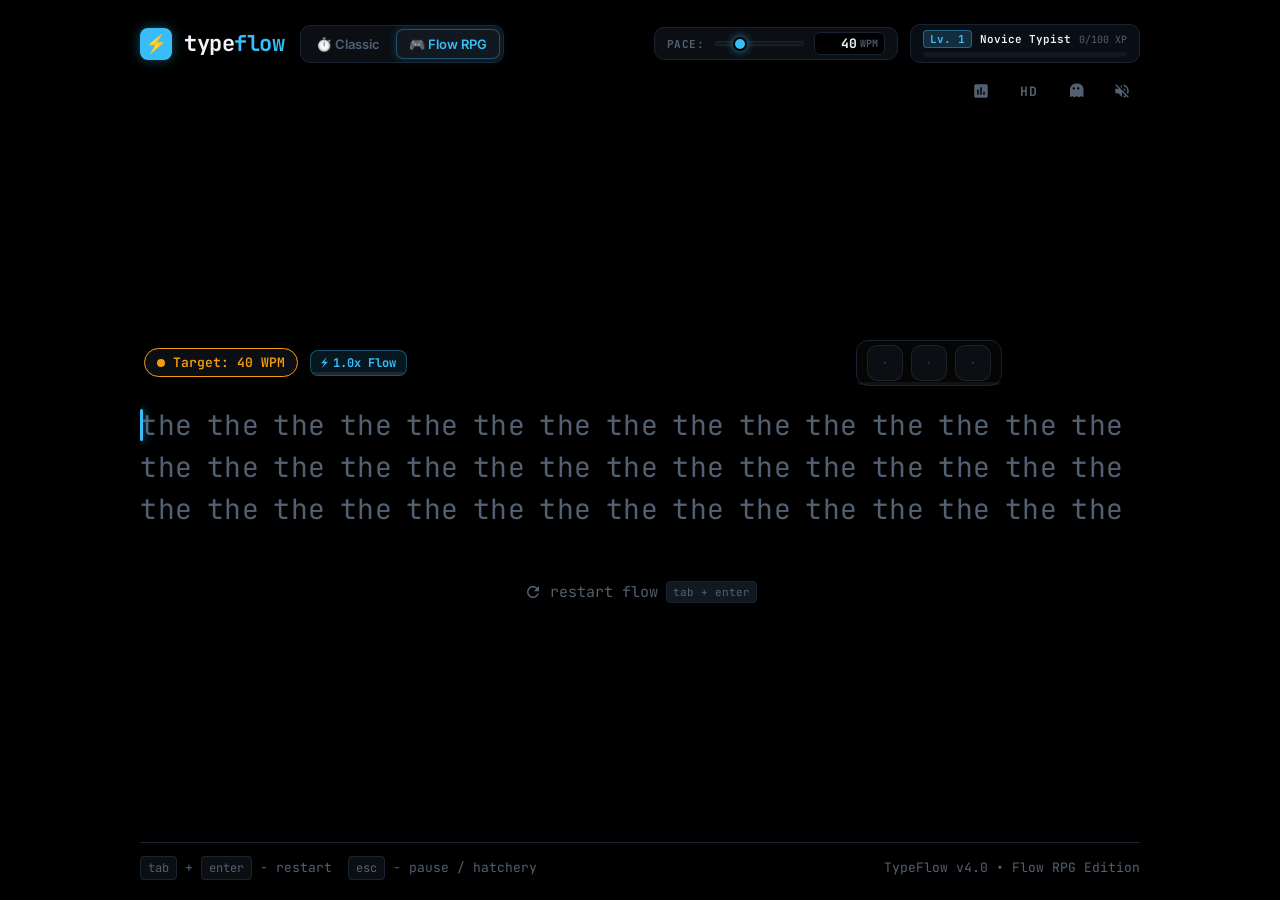
==== index.html @ 66de535a "docs(cosmetics): update Permanent Prism description to reflect glowing Flow State across all Caret F" ====
<!DOCTYPE html>
<html lang="en">
<head>
  <meta charset="UTF-8">
  <meta name="viewport" content="width=device-width, initial-scale=1.0">
  <title>TypeFlow - OLED Typing & Flow Roguelike</title>
  <link rel="preconnect" href="https://fonts.googleapis.com">
  <link rel="preconnect" href="https://fonts.gstatic.com" crossorigin>
  <link href="https://fonts.googleapis.com/css2?family=JetBrains+Mono:wght@400;500;700&family=Inter:wght@400;500;600;700&display=swap" rel="stylesheet">
  <style>
:root {
  --bg-color: #000000;
  --bg-secondary: #0b0f14;
  --main-color: #38bdf8;
  --main-color-hover: #7dd3fc;
  --caret-color: #38bdf8;
  --accent: #38bdf8;
  --sub-color: #526071;
  --sub-alt-color: #121820;
  --border-color: #1a2332;
  --text-color: #f1f5f9;
  --error-color: #f87171;
  --error-extra-color: #991b1b;
  --font-mono: 'JetBrains Mono', 'Fira Code', 'Roboto Mono', monospace;
  --font-sans: 'Inter', -apple-system, BlinkMacSystemFont, 'Segoe UI', Roboto, sans-serif;
  --line-height: 42px;
  --font-size: 28px;
}
* {
  margin: 0;
  padding: 0;
  box-sizing: border-box;
}
body {
  background-color: var(--bg-color);
  color: var(--text-color);
  font-family: var(--font-mono);
  min-height: 100vh;
  display: flex;
  flex-direction: column;
  align-items: center;
  justify-content: space-between;
  padding: 24px 20px;
  overflow-x: hidden;
  user-select: none;
  -webkit-user-select: none;
}
.app-container {
  width: 100%;
  max-width: 1000px;
  display: flex;
  flex-direction: column;
  flex: 1;
  justify-content: space-between;
  gap: 20px;
}
header {
  display: flex;
  justify-content: space-between;
  align-items: center;
  padding-bottom: 12px;
  flex-wrap: wrap;
  gap: 10px 14px;
}
.header-left {
  display: flex;
  align-items: center;
  gap: 16px;
  flex-shrink: 0;
}
.logo-area {
  display: flex;
  align-items: center;
  gap: 12px;
  cursor: pointer;
}
.logo-icon {
  width: 32px;
  height: 32px;
  background: var(--main-color);
  border-radius: 8px;
  display: flex;
  align-items: center;
  justify-content: center;
  color: #000000;
  font-weight: 700;
  font-size: 18px;
  font-family: var(--font-sans);
  box-shadow: 0 0 12px color-mix(in srgb, var(--main-color) 40%, transparent);
}
.logo-title {
  font-size: 22px;
  font-weight: 700;
  color: var(--text-color);
  letter-spacing: -0.5px;
}
.logo-title span {
  color: var(--main-color);
}
.mode-tabs {
  display: flex;
  background: var(--bg-secondary);
  border: 1px solid var(--border-color);
  border-radius: 10px;
  padding: 3px;
  gap: 4px;
}
.mode-tab {
  background: none;
  border: none;
  color: var(--sub-color);
  font-family: var(--font-sans);
  font-size: 13px;
  font-weight: 600;
  padding: 6px 12px;
  border-radius: 7px;
  cursor: pointer;
  transition: all 0.2s ease;
}
.mode-tab:hover {
  color: var(--text-color);
}
.mode-tab.active {
  background: var(--sub-alt-color);
  color: var(--main-color);
  border: 1px solid color-mix(in srgb, var(--main-color) 35%, transparent);
  box-shadow: 0 0 8px color-mix(in srgb, var(--main-color) 20%, transparent);
}
.header-controls {
  display: flex;
  align-items: center;
  gap: 12px;
  margin-left: auto;
}
.header-actions {
  display: flex;
  align-items: center;
  justify-content: flex-end;
  flex-wrap: wrap;
  gap: 8px 10px;
  margin-left: auto;
}
.header-tool-group {
  display: inline-flex;
  align-items: center;
  gap: 6px;
  flex-shrink: 0;
}
.flow-diff-pill {
  background: var(--bg-secondary);
  border: 1px solid var(--border-color);
  border-radius: 10px;
  padding: 4px 12px;
  display: flex;
  align-items: center;
  gap: 10px;
  font-size: 13px;
  color: var(--sub-color);
  transition: border-color 0.2s ease, box-shadow 0.2s ease;
}
.flow-diff-pill:focus-within {
  border-color: color-mix(in srgb, var(--main-color) 45%, transparent);
  box-shadow: 0 0 10px color-mix(in srgb, var(--main-color) 20%, transparent);
}
.diff-label {
  font-size: 11px;
  text-transform: uppercase;
  color: var(--sub-color);
  font-weight: 700;
  letter-spacing: 0.5px;
}
.diff-slider {
  -webkit-appearance: none;
  appearance: none;
  width: 90px;
  height: 5px;
  background: var(--sub-alt-color);
  border: 1px solid var(--border-color);
  border-radius: 3px;
  outline: none;
  cursor: pointer;
  transition: border-color 0.2s ease;
}
.diff-slider:hover {
  border-color: color-mix(in srgb, var(--main-color) 45%, transparent);
}
.diff-slider::-webkit-slider-thumb {
  -webkit-appearance: none;
  appearance: none;
  width: 14px;
  height: 14px;
  border-radius: 50%;
  background: var(--main-color);
  border: 2px solid #000000;
  box-shadow: 0 0 8px color-mix(in srgb, var(--main-color) 70%, transparent);
  cursor: pointer;
  transition: transform 0.15s ease, box-shadow 0.15s ease;
}
.diff-slider::-webkit-slider-thumb:hover {
  transform: scale(1.18);
  box-shadow: 0 0 12px color-mix(in srgb, var(--main-color) 95%, transparent);
}
.diff-slider::-moz-range-thumb {
  width: 14px;
  height: 14px;
  border-radius: 50%;
  background: var(--main-color);
  border: 2px solid #000000;
  box-shadow: 0 0 8px color-mix(in srgb, var(--main-color) 70%, transparent);
  cursor: pointer;
}
.diff-input-wrap {
  display: flex;
  align-items: center;
  gap: 3px;
  background: #000000;
  border: 1px solid var(--border-color);
  border-radius: 6px;
  padding: 2px 6px;
  transition: border-color 0.2s ease, box-shadow 0.2s ease;
}
.diff-input-wrap:focus-within {
  border-color: var(--main-color);
  box-shadow: 0 0 8px color-mix(in srgb, var(--main-color) 35%, transparent);
}
.diff-input {
  width: 36px;
  background: transparent;
  border: none;
  outline: none;
  color: var(--text-color);
  font-family: var(--font-mono);
  font-size: 13px;
  font-weight: 700;
  text-align: right;
  padding: 0;
  -moz-appearance: textfield;
}
.diff-input::-webkit-outer-spin-button,
.diff-input::-webkit-inner-spin-button {
  -webkit-appearance: none;
  margin: 0;
}
.diff-unit {
  font-size: 10px;
  color: var(--sub-color);
  font-weight: 600;
  text-transform: uppercase;
}
.ghost-slider-pill {
  background: var(--bg-secondary);
  border: 1px solid var(--border-color);
  border-radius: 10px;
  padding: 4px 12px;
  display: flex;
  align-items: center;
  gap: 10px;
  font-size: 13px;
  color: var(--sub-color);
  transition: border-color 0.2s ease, box-shadow 0.2s ease;
}
.ghost-slider-pill:focus-within {
  border-color: rgba(255, 255, 255, 0.45);
  box-shadow: 0 0 10px rgba(255, 255, 255, 0.15);
}
.ghost-slider-pill .ghost-label {
  font-size: 11px;
  text-transform: uppercase;
  color: var(--sub-color);
  font-weight: 700;
  letter-spacing: 0.5px;
}
.ghost-slider-pill .ghost-val {
  font-size: 12px;
  font-variant-numeric: tabular-nums;
  min-width: 54px;
  font-weight: 600;
  color: var(--text-color);
}
.hd-config-pill {
  background: var(--bg-secondary);
  border: 1px solid var(--border-color);
  border-radius: 10px;
  padding: 3px 8px;
  display: flex;
  align-items: center;
  gap: 8px;
  font-size: 13px;
  color: var(--sub-color);
  transition: border-color 0.2s ease, box-shadow 0.2s ease;
}
.hd-config-pill:focus-within {
  border-color: color-mix(in srgb, var(--main-color) 40%, transparent);
  box-shadow: 0 0 10px color-mix(in srgb, var(--main-color) 15%, transparent);
}
.hd-mode-toggle {
  display: flex;
  gap: 2px;
  background: rgba(0, 0, 0, 0.25);
  border-radius: 7px;
  padding: 2px;
}
.hd-mode-btn {
  background: none;
  border: none;
  color: var(--sub-color);
  font-family: var(--font-sans);
  font-size: 11px;
  font-weight: 600;
  padding: 3px 8px;
  border-radius: 5px;
  cursor: pointer;
  transition: all 0.15s ease;
}
.hd-mode-btn:hover {
  color: var(--text-color);
}
.hd-mode-btn.active {
  background: var(--sub-alt-color);
  color: var(--main-color);
  box-shadow: 0 0 6px color-mix(in srgb, var(--main-color) 25%, transparent);
}
.hd-word-slider-group {
  display: flex;
  align-items: center;
  gap: 8px;
  padding-left: 6px;
  border-left: 1px solid var(--border-color);
}
.hd-word-slider-group .hd-label {
  font-size: 11px;
  text-transform: uppercase;
  color: var(--sub-color);
  font-weight: 700;
  letter-spacing: 0.5px;
}
.hd-word-slider-group .hd-val {
  font-size: 12px;
  font-variant-numeric: tabular-nums;
  min-width: 80px;
  font-weight: 600;
  color: var(--text-color);
}
.level-hud-card {
  display: flex;
  flex-direction: column;
  gap: 4px;
  background: #090e15;
  border: 1px solid var(--border-color);
  border-radius: 10px;
  padding: 5px 12px;
  min-width: 170px;
}
.level-hud-info {
  display: flex;
  align-items: center;
  justify-content: space-between;
  gap: 8px;
  font-size: 11px;
}
.hud-level-badge {
  background: color-mix(in srgb, var(--main-color) 18%, transparent);
  border: 1px solid color-mix(in srgb, var(--main-color) 40%, transparent);
  color: var(--main-color);
  font-weight: 700;
  padding: 1px 6px;
  border-radius: 4px;
  font-size: 11px;
}
.hud-level-title {
  color: var(--text-color);
  font-weight: 600;
  white-space: nowrap;
}
.hud-xp-ratio {
  color: var(--sub-color);
  font-size: 10px;
}
.hud-level-bar-bg {
  width: 100%;
  height: 5px;
  background: var(--sub-alt-color);
  border-radius: 3px;
  overflow: hidden;
}
.hud-level-bar-fill {
  height: 100%;
  width: 0%;
  background: linear-gradient(90deg, var(--main-color), #34d399);
  border-radius: 3px;
  box-shadow: 0 0 8px color-mix(in srgb, var(--main-color) 60%, transparent);
  transition: width 0.3s ease-out;
}
.config-pill {
  background: var(--bg-secondary);
  border: 1px solid var(--border-color);
  border-radius: 10px;
  padding: 6px 14px;
  display: flex;
  align-items: center;
  gap: 10px;
  font-size: 14px;
  color: var(--sub-color);
}
.config-item {
  cursor: pointer;
  transition: color 0.2s ease;
  font-weight: 500;
}
.config-item:hover,
.config-item.active {
  color: var(--main-color);
}
.icon-btn {
  background: none;
  border: 1px solid transparent;
  color: var(--sub-color);
  cursor: pointer;
  font-size: 18px;
  display: flex;
  align-items: center;
  justify-content: center;
  padding: 8px;
  border-radius: 8px;
  transition: all 0.2s ease;
}
.icon-btn:hover {
  color: var(--text-color);
  background: var(--bg-secondary);
  border-color: var(--border-color);
}
.icon-btn.active {
  color: var(--main-color);
}
#hd-btn {
  font-family: var(--font-mono);
  font-size: 13px;
  font-weight: 700;
  letter-spacing: 0.5px;
  padding: 6px 10px;
}
#hd-btn.active {
  color: var(--main-color);
  border-color: color-mix(in srgb, var(--main-color) 40%, transparent);
  background: color-mix(in srgb, var(--main-color) 10%, transparent);
  box-shadow: 0 0 8px color-mix(in srgb, var(--main-color) 25%, transparent);
}
main {
  flex: 1;
  display: flex;
  flex-direction: column;
  justify-content: center;
  position: relative;
  min-height: 360px;
}
.test-section {
  display: flex;
  flex-direction: column;
  gap: 16px;
  width: 100%;
  position: relative;
}
.test-top-bar {
  display: flex;
  align-items: baseline;
  justify-content: space-between;
  height: 48px;
  padding: 0 4px;
}
.timer-display {
  font-size: 34px;
  font-weight: 700;
  color: var(--main-color);
  text-shadow: 0 0 16px color-mix(in srgb, var(--main-color) 30%, transparent);
  transition: opacity 0.2s;
  letter-spacing: -1px;
}
.flow-top-gauge {
  display: flex;
  align-items: center;
  justify-content: space-between;
  width: 100%;
  gap: 16px;
  flex-wrap: wrap;
}
.flow-metrics-left {
  display: flex;
  align-items: center;
  gap: 12px;
}
.flow-speed-tag {
  display: flex;
  align-items: center;
  gap: 8px;
  background: var(--bg-secondary);
  border: 1px solid var(--border-color);
  padding: 5px 12px;
  border-radius: 20px;
  font-size: 13px;
  font-weight: 600;
  transition: all 0.2s ease;
}
.flow-speed-tag.in-flow {
  border-color: #2dd4bf;
  box-shadow: 0 0 12px rgba(45, 212, 191, 0.25);
  color: #2dd4bf;
}
.flow-speed-tag.slow {
  border-color: #f59e0b;
  color: #f59e0b;
}
.speed-status-dot {
  width: 8px;
  height: 8px;
  border-radius: 50%;
  background: var(--sub-color);
  transition: background 0.2s ease;
}
.flow-speed-tag.in-flow .speed-status-dot {
  background: #2dd4bf;
  box-shadow: 0 0 8px #2dd4bf;
}
.flow-speed-tag.slow .speed-status-dot {
  background: #f59e0b;
}
.flow-multiplier-badge {
  display: flex;
  align-items: center;
  gap: 5px;
  background: color-mix(in srgb, var(--main-color) 12%, transparent);
  border: 1px solid color-mix(in srgb, var(--main-color) 35%, transparent);
  color: var(--main-color);
  font-size: 12px;
  font-weight: 700;
  padding: 4px 10px;
  border-radius: 8px;
  transition: all 0.2s ease;
}
.words-box.pace-paused {
  border-color: rgba(245, 158, 11, 0.25);
  animation: paceBreathe 3s infinite ease-in-out;
}
@keyframes paceBreathe {
  0%, 100% { box-shadow: 0 0 0 rgba(245, 158, 11, 0); }
  50% { box-shadow: 0 0 20px rgba(245, 158, 11, 0.12); }
}
.xp-toast-layer {
  position: absolute;
  top: 0;
  left: 0;
  right: 0;
  bottom: 0;
  pointer-events: none;
  overflow: hidden;
  z-index: 25;
}
.xp-toast {
  position: absolute;
  color: var(--main-color);
  font-family: var(--font-mono);
  font-size: 14px;
  font-weight: 700;
  text-shadow: 0 0 10px color-mix(in srgb, var(--main-color) 80%, transparent);
  animation: floatToastUp 1s cubic-bezier(0.1, 0.8, 0.2, 1) forwards;
}
.xp-toast.bonus {
  color: #fbbf24;
  text-shadow: 0 0 12px rgba(251, 191, 36, 0.9);
  font-size: 16px;
}
@keyframes floatToastUp {
  0% { opacity: 0; transform: translateY(0) scale(0.8); }
  20% { opacity: 1; transform: translateY(-8px) scale(1.1); }
  80% { opacity: 0.9; transform: translateY(-24px) scale(1); }
  100% { opacity: 0; transform: translateY(-38px) scale(0.9); }
}
.live-stats {
  display: flex;
  gap: 20px;
  font-size: 15px;
  color: var(--sub-color);
  opacity: 0;
  transition: opacity 0.3s ease;
}
.live-stats.visible {
  opacity: 1;
}
.live-stats strong {
  color: var(--text-color);
}
.words-box {
  position: relative;
  height: calc(var(--line-height) * 3); 
  overflow: hidden;
  outline: none;
  cursor: default;
  font-family: var(--font-mono);
  font-size: var(--font-size);
  letter-spacing: 0.5px;
}
.words-wrapper {
  display: flex;
  flex-wrap: wrap;
  gap: 0 14px;
  line-height: var(--line-height);
  font-size: var(--font-size);
  letter-spacing: 0.5px;
  transition: transform 0.18s ease-out;
  position: relative;
}
.word {
  display: inline-flex;
  position: relative;
  white-space: nowrap;
  color: var(--sub-color);
  transition: color 0.15s ease;
}
.word.error {
  border-bottom: 2px solid var(--error-color);
}
.letter {
  position: relative;
  transition: color 0.1s ease;
}
.letter.correct {
  color: var(--text-color);
}
.letter.incorrect {
  color: var(--error-color);
}
.letter.extra {
  color: var(--error-extra-color);
}
.words-box.hidden-mode .letter {
  transition: color 0.1s ease, opacity 0.12s cubic-bezier(0.2, 0.0, 0.2, 1);
  will-change: opacity;
}
.words-box.hidden-mode .word {
  transition: opacity 0.22s cubic-bezier(0.2, 0.0, 0.2, 1);
  will-change: opacity;
}
.words-box.hidden-mode .letter.hd-past {
  opacity: 0;
}
.words-box.hidden-mode .word.hd-word-vanished {
  opacity: 0;
}
.words-box.hidden-mode .letter.incorrect,
.words-box.hidden-mode .letter.extra,
.words-box.hidden-mode .word.error,
.words-box.hidden-mode .word.error.hd-word-vanished,
.words-box.hidden-mode .word.error .letter {
  opacity: 1 !important;
}
.caret {
  position: absolute;
  width: 2.5px;
  height: 32px;
  background-color: var(--caret-color);
  box-shadow: 0 0 10px color-mix(in srgb, var(--caret-color) 85%, transparent);
  border-radius: 2px;
  top: 0;
  left: 0;
  pointer-events: none;
  z-index: 10;
  opacity: 1;
  transition: transform 0.08s linear;
}
.ghost-caret {
  position: absolute;
  width: 2.5px;
  height: 32px;
  background-color: rgba(255, 255, 255, 0.45);
  box-shadow: 0 0 10px rgba(255, 255, 255, 0.4);
  border-radius: 2px;
  top: 0;
  left: 0;
  pointer-events: none;
  z-index: 9;
  opacity: 0;
  transition: opacity 0.2s ease, transform 0.04s linear;
}
.ghost-caret.visible {
  opacity: 1;
}
.ghost-caret.fading {
  opacity: 0;
  transition: opacity 0.4s ease;
}
.focus-overlay {
  position: absolute;
  inset: 0;
  background-color: rgba(0, 0, 0, 0.85);
  backdrop-filter: blur(4px);
  -webkit-backdrop-filter: blur(4px);
  display: flex;
  align-items: center;
  justify-content: center;
  border-radius: 12px;
  cursor: pointer;
  z-index: 20;
  opacity: 0;
  pointer-events: none;
  transition: opacity 0.25s ease;
}
.focus-overlay.visible {
  opacity: 1;
  pointer-events: auto;
}
.focus-notice {
  font-size: 16px;
  color: var(--text-color);
  display: flex;
  align-items: center;
  gap: 10px;
  background: var(--bg-secondary);
  border: 1px solid var(--border-color);
  padding: 12px 22px;
  border-radius: 20px;
  box-shadow: 0 4px 20px rgba(0, 0, 0, 0.5);
}
.focus-notice svg {
  fill: var(--main-color);
}
#typing-input {
  position: absolute;
  top: 0;
  left: 0;
  width: 1px;
  height: 1px;
  opacity: 0;
  font-size: 16px;
  pointer-events: auto;
  border: none;
  outline: none;
  background: transparent;
  caret-color: transparent;
}
.test-bottom-bar {
  display: flex;
  justify-content: center;
  align-items: center;
  padding: 24px 0 10px;
}
.restart-btn {
  background: none;
  border: 1px solid transparent;
  color: var(--sub-color);
  cursor: pointer;
  padding: 10px 18px;
  border-radius: 8px;
  font-family: var(--font-mono);
  font-size: 15px;
  display: flex;
  align-items: center;
  gap: 8px;
  transition: all 0.2s ease;
  outline: none;
}
.restart-btn svg {
  width: 18px;
  height: 18px;
  fill: currentColor;
  transition: transform 0.3s cubic-bezier(0.34, 1.56, 0.64, 1);
}
.restart-btn:hover {
  color: var(--text-color);
  background: var(--bg-secondary);
  border-color: var(--border-color);
}
.restart-btn:hover svg {
  transform: rotate(90deg);
  fill: var(--main-color);
}
.restart-btn:focus-visible {
  outline: 2px solid var(--main-color);
}
.key-hint {
  font-size: 11px;
  background: var(--sub-alt-color);
  border: 1px solid var(--border-color);
  color: var(--sub-color);
  padding: 3px 6px;
  border-radius: 4px;
}
.results-section {
  display: none;
  flex-direction: column;
  gap: 28px;
  animation: fadeIn 0.3s ease;
  width: 100%;
}
.results-section.visible {
  display: flex;
}
@keyframes fadeIn {
  from { opacity: 0; transform: translateY(8px); }
  to { opacity: 1; transform: translateY(0); }
}
.results-grid {
  display: grid;
  grid-template-columns: 240px 1fr;
  gap: 36px;
  align-items: center;
}
.hero-stats {
  display: flex;
  flex-direction: column;
  gap: 20px;
}
.stat-card.hero {
  display: flex;
  flex-direction: column;
}
.stat-card.hero .stat-label {
  font-size: 20px;
  color: var(--sub-color);
  font-weight: 500;
}
.stat-card.hero .stat-value {
  font-size: 64px;
  font-weight: 700;
  line-height: 1.1;
  color: var(--main-color);
  text-shadow: 0 0 20px color-mix(in srgb, var(--main-color) 35%, transparent);
  letter-spacing: -2px;
}
.stat-card.hero.acc .stat-value {
  font-size: 50px;
  color: var(--text-color);
  text-shadow: none;
}
.secondary-stats {
  display: grid;
  grid-template-columns: repeat(auto-fit, minmax(130px, 1fr));
  gap: 16px;
  background: var(--bg-secondary);
  border: 1px solid var(--border-color);
  padding: 24px;
  border-radius: 16px;
}
.sub-stat {
  display: flex;
  flex-direction: column;
  gap: 6px;
}
.sub-stat .stat-label {
  font-size: 13px;
  color: var(--sub-color);
  text-transform: uppercase;
  letter-spacing: 0.5px;
}
.sub-stat .stat-value {
  font-size: 24px;
  font-weight: 700;
  color: var(--text-color);
}
.sub-stat .stat-detail {
  font-size: 12px;
  color: var(--sub-color);
}
.chart-container {
  width: 100%;
  height: 200px;
  background: var(--bg-secondary);
  border: 1px solid var(--border-color);
  border-radius: 14px;
  padding: 16px 20px;
  position: relative;
  display: flex;
  flex-direction: column;
}
.chart-header {
  display: flex;
  justify-content: space-between;
  align-items: center;
  font-size: 13px;
  color: var(--sub-color);
  margin-bottom: 8px;
  flex-wrap: wrap;
  gap: 8px;
}
.chart-header-left {
  display: flex;
  align-items: center;
  gap: 16px;
}
.chart-legend {
  display: flex;
  align-items: center;
  gap: 12px;
  font-size: 11px;
}
.legend-item {
  display: flex;
  align-items: center;
  gap: 5px;
}
.legend-color {
  width: 10px;
  height: 3px;
  border-radius: 2px;
}
.legend-color.avg { background: var(--main-color); }
.legend-color.pace { background: #2dd4bf; }
.legend-color.raw { background: #64748b; }
.legend-dot {
  width: 6px;
  height: 6px;
  border-radius: 50%;
}
.legend-dot.err-fixed { background: #34d399; }
.legend-dot.err-unfixed { background: var(--error-color); }
.chart-header-stats {
  color: var(--text-color);
  font-weight: 500;
  font-size: 13px;
}
#wpm-chart {
  width: 100%;
  height: 100%;
  cursor: crosshair;
}
.chart-tooltip {
  position: absolute;
  background: #070a0e;
  border: 1px solid var(--main-color);
  color: var(--text-color);
  padding: 8px 12px;
  border-radius: 8px;
  font-size: 12px;
  pointer-events: none;
  box-shadow: 0 4px 20px rgba(0, 0, 0, 0.8), 0 0 10px color-mix(in srgb, var(--main-color) 20%, transparent);
  opacity: 0;
  transition: opacity 0.15s ease;
  z-index: 30;
  transform: translate(-50%, -120%);
  white-space: nowrap;
}
.chart-tooltip.visible {
  opacity: 1;
}
.tooltip-time {
  font-weight: 700;
  color: var(--main-color);
  margin-bottom: 3px;
  font-size: 11px;
  letter-spacing: 0.5px;
}
.tooltip-row {
  display: flex;
  align-items: center;
  gap: 6px;
  line-height: 1.4;
}
.dot-indicator {
  width: 6px;
  height: 6px;
  border-radius: 50%;
  display: inline-block;
}
.dot-wpm { background: var(--main-color); }
.dot-pace { background: #2dd4bf; }
.dot-raw { background: #64748b; }
.dot-err { background: var(--error-color); }
.dot-fixed { background: #34d399; }
.badge-fixed {
  color: #34d399;
  font-size: 11px;
  font-weight: 600;
}
.badge-unfixed {
  color: var(--error-color);
  font-size: 11px;
  font-weight: 600;
}
.results-actions {
  display: flex;
  justify-content: center;
  gap: 16px;
}
.btn-primary {
  background: var(--main-color);
  color: #000000;
  border: none;
  font-family: var(--font-mono);
  font-size: 16px;
  font-weight: 700;
  padding: 12px 28px;
  border-radius: 10px;
  cursor: pointer;
  display: flex;
  align-items: center;
  gap: 10px;
  transition: all 0.2s ease;
  box-shadow: 0 0 16px color-mix(in srgb, var(--main-color) 30%, transparent);
}
.btn-primary:hover {
  background: var(--main-color-hover);
  transform: translateY(-1px);
  box-shadow: 0 0 20px color-mix(in srgb, var(--main-color) 50%, transparent);
}
.btn-primary svg {
  fill: currentColor;
  width: 18px;
  height: 18px;
}
footer {
  display: flex;
  justify-content: space-between;
  align-items: center;
  font-size: 13px;
  color: var(--sub-color);
  padding-top: 16px;
  border-top: 1px solid var(--border-color);
}
.footer-left, .footer-right {
  display: flex;
  align-items: center;
  gap: 16px;
}
.shortcut-badge {
  background: var(--bg-secondary);
  border: 1px solid var(--border-color);
  color: var(--sub-color);
  padding: 3px 7px;
  border-radius: 4px;
  font-size: 12px;
}
.modal-backdrop {
  position: fixed;
  inset: 0;
  background: rgba(0, 0, 0, 0.88);
  backdrop-filter: blur(8px);
  -webkit-backdrop-filter: blur(8px);
  display: flex;
  align-items: center;
  justify-content: center;
  z-index: 100;
  padding: 20px;
  animation: modalFadeIn 0.2s ease-out;
}
@keyframes modalFadeIn {
  from { opacity: 0; transform: scale(0.97); }
  to { opacity: 1; transform: scale(1); }
}
.modal-card {
  background: #080c10;
  border: 1px solid var(--border-color);
  border-radius: 16px;
  width: 100%;
  max-width: 660px;
  max-height: 85vh;
  overflow-y: auto;
  display: flex;
  flex-direction: column;
  gap: 20px;
  padding: 26px;
  box-shadow: 0 20px 50px rgba(0, 0, 0, 0.95), 0 0 24px color-mix(in srgb, var(--main-color) 12%, transparent);
}
.modal-header {
  display: flex;
  justify-content: space-between;
  align-items: flex-start;
  border-bottom: 1px solid var(--border-color);
  padding-bottom: 16px;
}
.modal-title-wrap h2 {
  font-size: 22px;
  font-weight: 700;
  color: var(--text-color);
  margin-bottom: 4px;
}
.modal-footer {
  display: flex;
  justify-content: flex-end;
  gap: 12px;
  border-top: 1px solid var(--border-color);
  padding-top: 16px;
}
.modal-footer.space-between {
  justify-content: space-between;
  align-items: center;
}
.btn-danger-outline {
  background: transparent;
  border: 1px solid rgba(248, 113, 113, 0.4);
  color: #f87171;
  font-family: var(--font-mono);
  font-size: 13px;
  padding: 8px 16px;
  border-radius: 8px;
  cursor: pointer;
  transition: all 0.2s ease;
  display: inline-flex;
  align-items: center;
  gap: 6px;
}
.btn-danger-outline:hover {
  background: rgba(248, 113, 113, 0.12);
  border-color: #f87171;
  color: #fca5a5;
  transform: translateY(-1px);
}
.btn-secondary {
  background: var(--bg-secondary);
  border: 1px solid var(--border-color);
  color: var(--sub-color);
  font-family: var(--font-mono);
  font-size: 14px;
  padding: 10px 20px;
  border-radius: 8px;
  cursor: pointer;
  transition: all 0.2s ease;
}
.btn-secondary:hover {
  color: var(--text-color);
  border-color: var(--sub-color);
}
.stats-pbs-grid {
  display: grid;
  grid-template-columns: repeat(3, 1fr);
  gap: 14px;
}
.pb-card {
  background: var(--bg-secondary);
  border: 1px solid var(--border-color);
  border-radius: 12px;
  padding: 16px;
  display: flex;
  flex-direction: column;
  gap: 4px;
}
.pb-card.highlight {
  border-color: color-mix(in srgb, var(--main-color) 40%, transparent);
  box-shadow: 0 0 16px color-mix(in srgb, var(--main-color) 10%, transparent);
}
.pb-label {
  font-size: 12px;
  color: var(--sub-color);
  text-transform: uppercase;
}
.pb-val {
  font-size: 26px;
  font-weight: 700;
  color: var(--main-color);
}
.pb-date {
  font-size: 11px;
  color: var(--sub-color);
}
.history-table-wrap {
  display: flex;
  flex-direction: column;
  gap: 10px;
  margin-top: 10px;
}
.history-table-title {
  font-size: 14px;
  font-weight: 600;
  color: var(--text-color);
}
.history-table {
  width: 100%;
  border-collapse: collapse;
  font-size: 13px;
}
.history-table th, .history-table td {
  padding: 8px 12px;
  text-align: left;
  border-bottom: 1px solid var(--border-color);
}
.history-table th {
  color: var(--sub-color);
  font-weight: 600;
  font-size: 11px;
  text-transform: uppercase;
}
.history-table td {
  color: var(--text-color);
}
.stats-modal-tabs {
  display: flex;
  gap: 8px;
  margin-top: 10px;
}
.stats-tab {
  background: transparent;
  border: 1px solid var(--border-color);
  color: var(--sub-color);
  border-radius: 8px;
  padding: 6px 14px;
  font-size: 13px;
  font-family: var(--font-mono);
  cursor: pointer;
  transition: all 0.2s ease;
}
.stats-tab:hover {
  color: var(--text-color);
  border-color: var(--sub-color);
}
.stats-tab.active {
  background: color-mix(in srgb, var(--main-color) 12%, transparent);
  border-color: var(--main-color);
  color: var(--main-color);
  font-weight: 600;
}
.stats-pane {
  display: flex;
  flex-direction: column;
  gap: 18px;
  animation: modalFadeIn 0.2s ease-out;
}
.rpg-overview-grid {
  display: grid;
  grid-template-columns: 1.1fr 0.9fr;
  gap: 14px;
}
.rpg-hero-card {
  background: var(--bg-secondary);
  border: 1px solid var(--border-color);
  border-radius: 12px;
  padding: 16px;
  display: flex;
  flex-direction: column;
  justify-content: space-between;
  gap: 12px;
}
.rpg-hero-top {
  display: flex;
  align-items: center;
  gap: 10px;
}
.rpg-level-chip {
  font-size: 18px;
  font-weight: 700;
  color: var(--main-color);
  background: color-mix(in srgb, var(--main-color) 12%, transparent);
  border: 1px solid color-mix(in srgb, var(--main-color) 30%, transparent);
  border-radius: 8px;
  padding: 4px 10px;
  font-family: var(--font-mono);
}
.rpg-title-text {
  font-size: 15px;
  font-weight: 600;
  color: var(--text-color);
}
.rpg-xp-info {
  display: flex;
  justify-content: space-between;
  font-size: 12px;
  color: var(--sub-color);
  font-family: var(--font-mono);
}
.rpg-bar-track {
  width: 100%;
  height: 8px;
  background: rgba(255, 255, 255, 0.06);
  border-radius: 4px;
  overflow: hidden;
}
.rpg-bar-fill {
  height: 100%;
  width: 0%;
  background: linear-gradient(90deg, var(--main-color), #818cf8);
  border-radius: 4px;
  transition: width 0.3s ease;
}
.rpg-metrics-column {
  display: flex;
  flex-direction: column;
  gap: 10px;
}
.rpg-sub-stat {
  background: var(--bg-secondary);
  border: 1px solid var(--border-color);
  border-radius: 10px;
  padding: 9px 14px;
  display: flex;
  justify-content: space-between;
  align-items: center;
}
.rpg-sub-label {
  font-size: 11px;
  color: var(--sub-color);
  text-transform: uppercase;
  letter-spacing: 0.5px;
}
.rpg-sub-val {
  font-size: 15px;
  font-weight: 700;
  color: var(--text-color);
  font-family: var(--font-mono);
}
.motor-mastery-section {
  display: flex;
  flex-direction: column;
  gap: 12px;
}
.section-heading-wrap {
  display: flex;
  flex-direction: column;
  gap: 2px;
}
.section-title {
  font-size: 13px;
  font-weight: 700;
  color: var(--text-color);
  text-transform: uppercase;
  letter-spacing: 0.5px;
}
.section-subtitle {
  font-size: 12px;
  color: var(--sub-color);
}
.motor-grid {
  display: grid;
  grid-template-columns: repeat(auto-fill, minmax(280px, 1fr));
  gap: 12px;
}
.motor-card {
  background: var(--bg-secondary);
  border: 1px solid var(--border-color);
  border-radius: 12px;
  padding: 14px;
  display: flex;
  flex-direction: column;
  gap: 10px;
  transition: all 0.2s ease;
}
.motor-card.proficient {
  border-color: rgba(52, 211, 153, 0.4);
  box-shadow: 0 0 16px rgba(52, 211, 153, 0.08);
}
.motor-card.locked {
  opacity: 0.5;
  border-style: dashed;
}
.motor-card-header {
  display: flex;
  justify-content: space-between;
  align-items: center;
}
.motor-badge {
  font-size: 13px;
  font-weight: 700;
  display: flex;
  align-items: center;
  gap: 6px;
}
.motor-status-pill {
  font-size: 10px;
  font-weight: 700;
  padding: 3px 8px;
  border-radius: 12px;
  text-transform: uppercase;
  letter-spacing: 0.4px;
}
.motor-status-pill.proficient {
  background: rgba(52, 211, 153, 0.15);
  color: #34d399;
  border: 1px solid rgba(52, 211, 153, 0.35);
}
.motor-status-pill.developing {
  background: color-mix(in srgb, var(--main-color) 15%, transparent);
  color: var(--main-color);
  border: 1px solid color-mix(in srgb, var(--main-color) 35%, transparent);
}
.motor-status-pill.locked {
  background: rgba(255, 255, 255, 0.05);
  color: var(--sub-color);
  border: 1px solid var(--border-color);
}
.motor-desc {
  font-size: 11px;
  color: var(--sub-color);
  line-height: 1.4;
}
.motor-metrics-row {
  display: flex;
  justify-content: space-around;
  background: rgba(0, 0, 0, 0.25);
  border-radius: 8px;
  padding: 8px 10px;
  font-size: 11px;
}
.motor-metric {
  display: flex;
  flex-direction: column;
  align-items: center;
  gap: 2px;
}
.motor-metric-label {
  font-size: 9px;
  color: var(--sub-color);
  text-transform: uppercase;
}
.motor-metric-val {
  font-weight: 700;
  color: var(--text-color);
  font-family: var(--font-mono);
}
.deck-explorer-section {
  display: flex;
  flex-direction: column;
  gap: 10px;
}
.deck-explorer-header {
  display: flex;
  justify-content: space-between;
  align-items: center;
  flex-wrap: wrap;
  gap: 8px;
}
.deck-filters {
  display: flex;
  gap: 6px;
  flex-wrap: wrap;
}
.deck-filter-btn {
  background: transparent;
  border: 1px solid var(--border-color);
  color: var(--sub-color);
  font-size: 11px;
  padding: 3px 8px;
  border-radius: 6px;
  cursor: pointer;
  transition: all 0.2s ease;
  font-family: var(--font-mono);
}
.deck-filter-btn:hover {
  color: var(--text-color);
  border-color: var(--sub-color);
}
.deck-filter-btn.active {
  background: color-mix(in srgb, var(--main-color) 12%, transparent);
  color: var(--main-color);
  border-color: var(--main-color);
}
.deck-words-scroll {
  display: flex;
  flex-wrap: wrap;
  gap: 8px;
  max-height: 180px;
  overflow-y: auto;
  padding: 10px;
  background: rgba(0, 0, 0, 0.25);
  border: 1px solid var(--border-color);
  border-radius: 10px;
}
.deck-word-chip {
  display: inline-flex;
  align-items: center;
  gap: 6px;
  background: var(--bg-secondary);
  border: 1px solid var(--border-color);
  border-radius: 8px;
  padding: 4px 10px;
  font-family: var(--font-mono);
  font-size: 12px;
  transition: transform 0.15s ease, border-color 0.15s ease;
}
.deck-word-chip:hover {
  transform: translateY(-1px);
  border-color: var(--main-color);
}
.deck-chip-srs {
  font-size: 11px;
}
@media (max-width: 768px) {
  :root {
    --line-height: 38px;
    --font-size: 22px;
  }
  .results-grid {
    grid-template-columns: 1fr;
    gap: 24px;
  }
  .hero-stats {
    flex-direction: row;
    justify-content: space-around;
  }
  .stat-card.hero .stat-value {
    font-size: 48px;
  }
  .stat-card.hero.acc .stat-value {
    font-size: 42px;
  }
  .rpg-overview-grid {
    grid-template-columns: 1fr;
  }
  .motor-grid {
    grid-template-columns: 1fr;
  }
}
.flow-vignette-overlay {
  position: fixed;
  inset: 0;
  pointer-events: none;
  z-index: 5;
  opacity: 1;
}
.flow-vignette-overlay::before,
.flow-vignette-overlay.flow-fx-adaptive_resonance::before {
  content: '';
  position: absolute;
  inset: 0;
  background:
    radial-gradient(ellipse at 0% 0%, color-mix(in srgb, var(--main-color) 85%, transparent) 0%, color-mix(in srgb, var(--caret-color) 35%, transparent) 25%, transparent 50%),
    radial-gradient(ellipse at 100% 0%, color-mix(in srgb, var(--main-color) 85%, transparent) 0%, color-mix(in srgb, var(--caret-color) 35%, transparent) 25%, transparent 50%),
    radial-gradient(ellipse at 0% 100%, color-mix(in srgb, var(--main-color) 85%, transparent) 0%, color-mix(in srgb, var(--caret-color) 35%, transparent) 25%, transparent 50%),
    radial-gradient(ellipse at 100% 100%, color-mix(in srgb, var(--main-color) 85%, transparent) 0%, color-mix(in srgb, var(--caret-color) 35%, transparent) 25%, transparent 50%);
  opacity: var(--portal-alpha, 0);
  transition: opacity 0.3s ease-out;
  pointer-events: none;
}
.flow-vignette-overlay::after,
.flow-vignette-overlay.flow-fx-adaptive_resonance::after {
  content: '';
  position: absolute;
  inset: 0;
  box-shadow: inset 0 0 140px color-mix(in srgb, var(--main-color) 75%, transparent),
              inset 0 0 60px color-mix(in srgb, var(--caret-color) 45%, transparent),
              inset 0 0 25px color-mix(in srgb, var(--main-color) 65%, transparent);
  opacity: var(--vignette-alpha, 0);
  transition: opacity 0.3s ease-out;
  pointer-events: none;
}
.flow-vignette-overlay.flow-fx-zen_trance::before {
  background: radial-gradient(ellipse at center, transparent 42%, rgba(0, 0, 0, 0.82) 100%);
}
.flow-vignette-overlay.flow-fx-zen_trance::after {
  box-shadow: inset 0 0 0 1px rgba(255, 255, 255, 0.22),
              inset 0 0 45px rgba(255, 255, 255, 0.06);
}
.flow-vignette-overlay.flow-fx-prismatic_aurora::before {
  background:
    radial-gradient(ellipse at 15% 0%, rgba(0, 255, 136, 0.75) 0%, rgba(0, 204, 255, 0.35) 32%, transparent 60%),
    radial-gradient(ellipse at 85% 0%, rgba(129, 140, 248, 0.75) 0%, rgba(244, 114, 182, 0.35) 32%, transparent 60%),
    radial-gradient(ellipse at 0% 100%, rgba(0, 204, 255, 0.7) 0%, rgba(129, 140, 248, 0.3) 30%, transparent 55%),
    radial-gradient(ellipse at 100% 100%, rgba(244, 114, 182, 0.7) 0%, rgba(0, 255, 136, 0.3) 30%, transparent 55%);
  animation: auroraHueShift 8s ease-in-out infinite alternate;
}
.flow-vignette-overlay.flow-fx-prismatic_aurora::after {
  box-shadow: inset 0 0 135px rgba(0, 255, 136, 0.45),
              inset 0 0 65px rgba(129, 140, 248, 0.45),
              inset 0 0 25px rgba(244, 114, 182, 0.55);
}
@keyframes auroraHueShift {
  0% { filter: hue-rotate(0deg); }
  100% { filter: hue-rotate(45deg); }
}
.flow-vignette-overlay.flow-fx-cyberpunk_grid::before {
  background:
    repeating-linear-gradient(90deg, rgba(232, 121, 249, 0.28) 0px, rgba(232, 121, 249, 0.28) 1px, transparent 1px, transparent 48px),
    repeating-linear-gradient(0deg, rgba(34, 211, 238, 0.24) 0px, rgba(34, 211, 238, 0.24) 1px, transparent 1px, transparent 36px),
    radial-gradient(ellipse at 0% 100%, rgba(232, 121, 249, 0.65) 0%, transparent 45%),
    radial-gradient(ellipse at 100% 100%, rgba(34, 211, 238, 0.65) 0%, transparent 45%);
  -webkit-mask-image: radial-gradient(ellipse at center, transparent 50%, black 95%);
  mask-image: radial-gradient(ellipse at center, transparent 50%, black 95%);
}
.flow-vignette-overlay.flow-fx-cyberpunk_grid::after {
  box-shadow: inset 0 0 0 1.5px rgba(232, 121, 249, 0.65),
              inset 0 0 110px rgba(232, 121, 249, 0.45),
              inset 0 0 38px rgba(34, 211, 238, 0.65);
}
.flow-vignette-overlay.flow-fx-solar_flame::before {
  background:
    radial-gradient(ellipse at 0% 100%, rgba(251, 191, 36, 0.9) 0%, rgba(249, 115, 22, 0.65) 22%, rgba(220, 38, 38, 0.3) 42%, transparent 62%),
    radial-gradient(ellipse at 100% 100%, rgba(251, 191, 36, 0.9) 0%, rgba(249, 115, 22, 0.65) 22%, rgba(220, 38, 38, 0.3) 42%, transparent 62%),
    radial-gradient(ellipse at 50% 105%, rgba(249, 115, 22, 0.8) 0%, rgba(220, 38, 38, 0.4) 30%, transparent 55%),
    radial-gradient(ellipse at 0% 0%, rgba(220, 38, 38, 0.6) 0%, rgba(249, 115, 22, 0.25) 25%, transparent 48%),
    radial-gradient(ellipse at 100% 0%, rgba(220, 38, 38, 0.6) 0%, rgba(249, 115, 22, 0.25) 25%, transparent 48%);
  filter: url(#tf-flame-filter);
}
.flow-vignette-overlay.flow-fx-solar_flame::after {
  box-shadow: inset 0 -60px 120px rgba(249, 115, 22, 0.65),
              inset 0 0 95px rgba(220, 38, 38, 0.55),
              inset 0 0 28px rgba(251, 191, 36, 0.75);
}
.flow-vignette-overlay.flow-fx-hyperdrive_warp::before {
  background:
    repeating-conic-gradient(
      from 0deg at 50% 50%,
      rgba(56, 189, 248, 0.48) 0deg 0.7deg,
      transparent 0.7deg 5.5deg,
      rgba(129, 140, 248, 0.42) 5.5deg 6.1deg,
      transparent 6.1deg 11deg,
      rgba(248, 250, 252, 0.35) 11deg 11.4deg,
      transparent 11.4deg 16deg
    );
  -webkit-mask-image: radial-gradient(circle at center, transparent 56%, black 94%);
  mask-image: radial-gradient(circle at center, transparent 56%, black 94%);
}
.flow-vignette-overlay.flow-fx-hyperdrive_warp::after {
  box-shadow: inset 0 0 130px rgba(56, 189, 248, 0.55),
              inset 0 0 60px rgba(129, 140, 248, 0.5),
              inset 0 0 22px rgba(248, 250, 252, 0.45);
}
.flow-vignette-overlay.breathing::after {
  animation: flowBreatheLoop 3.4s ease-in-out infinite alternate;
}
@keyframes flowBreatheLoop {
  0% {
    filter: brightness(0.9);
    transform: scale(1);
  }
  100% {
    filter: brightness(1.28);
    transform: scale(1.008);
  }
}
header .header-left,
header .header-controls,
header .header-actions,
footer,
#brand-logo {
  opacity: var(--focus-opacity, 1);
  transition: opacity 0.15s ease-out;
}
.caret.caret-rainbow {
  background: transparent !important;
  overflow: hidden;
  box-shadow: 0 0 6px color-mix(in srgb, var(--caret-color) 80%, transparent),
              0 0 12px color-mix(in srgb, var(--main-color) 45%, transparent) !important;
}
#caret.caret-style-line.caret-rainbow,
#caret.caret-style-prism.caret-rainbow {
  width: 3.5px;
}
.caret.caret-rainbow::before {
  content: '';
  position: absolute;
  top: -48px;
  left: -4px;
  right: -4px;
  height: calc(100% + 96px);
  background: repeating-linear-gradient(
    135deg,
    #ff0055 0px,
    #ff6600 5.66px,
    #ffcc00 11.31px,
    #00ff88 16.97px,
    #00ccff 22.63px,
    #7928ca 28.28px,
    #ff0055 33.94px
  );
  animation: barberPoleDown 1.0s linear infinite !important;
  will-change: transform;
}
.caret.caret-rainbow.caret-fx-theme_overdrive::before {
  background: repeating-linear-gradient(
    135deg,
    var(--main-color) 0px,
    var(--caret-color) 10px,
    #ffffff 20px,
    var(--caret-color) 30px,
    var(--main-color) 40px
  );
}
.caret.caret-rainbow.caret-fx-theme_overdrive {
  box-shadow: 0 0 10px var(--caret-color),
              0 0 20px var(--main-color) !important;
}
.caret.caret-rainbow.caret-fx-solar_flare::before {
  background: repeating-linear-gradient(
    0deg,
    #dc2626 0px,
    #f97316 12px,
    #fbbf24 24px,
    #fef08a 36px,
    #f97316 48px
  );
  animation: barberPoleUp 0.75s linear infinite !important;
}
.caret.caret-rainbow.caret-fx-solar_flare {
  box-shadow: 0 0 8px rgba(249, 115, 22, 0.9),
              0 0 18px rgba(251, 191, 36, 0.6) !important;
}
.caret.caret-rainbow.caret-fx-holo_glitch::before {
  background: repeating-linear-gradient(
    0deg,
    #22d3ee 0px,
    #22d3ee 4px,
    #ffffff 4px,
    #ffffff 6px,
    #f43f5e 6px,
    #f43f5e 10px
  );
  animation: barberPoleDown 0.45s steps(6) infinite !important;
}
.caret.caret-rainbow.caret-fx-holo_glitch {
  box-shadow: -2px 0 6px rgba(244, 63, 94, 0.9),
              2px 0 6px rgba(34, 211, 238, 0.9) !important;
}
.caret.caret-rainbow.caret-fx-frost_sparkle::before {
  background: repeating-linear-gradient(
    135deg,
    #38bdf8 0px,
    #e0f2fe 12px,
    #ffffff 24px,
    #818cf8 36px,
    #38bdf8 48px
  );
}
.caret.caret-rainbow.caret-fx-frost_sparkle {
  box-shadow: 0 0 10px rgba(224, 242, 254, 0.9),
              0 0 20px rgba(56, 189, 248, 0.65) !important;
}
.caret.caret-rainbow.caret-fx-plasma_arc::before {
  background: repeating-linear-gradient(
    135deg,
    #a855f7 0px,
    #ec4899 12px,
    #ffffff 24px,
    #38bdf8 36px,
    #a855f7 48px
  );
  animation: barberPoleDown 0.65s linear infinite !important;
}
.caret.caret-rainbow.caret-fx-plasma_arc {
  box-shadow: 0 0 10px rgba(236, 72, 153, 0.85),
              0 0 22px rgba(168, 85, 247, 0.7) !important;
}
@keyframes barberPoleDown {
  0% {
    transform: translateY(0);
  }
  100% {
    transform: translateY(48px);
  }
}
@keyframes barberPoleUp {
  0% {
    transform: translateY(48px);
  }
  100% {
    transform: translateY(0);
  }
}
.xp-toast.rainbow {
  background: linear-gradient(135deg, #ff0055, #ffcc00, #00ff88, #00ccff);
  -webkit-background-clip: text;
  -webkit-text-fill-color: transparent;
  filter: drop-shadow(0 0 8px color-mix(in srgb, var(--main-color) 80%, transparent));
  font-weight: 800;
}
.flow-multiplier-badge {
  position: relative;
  overflow: hidden;
}
.momentum-bar-bg {
  position: absolute;
  bottom: 0;
  left: 0;
  right: 0;
  height: 2.5px;
  background: rgba(255, 255, 255, 0.08);
  border-radius: 0 0 8px 8px;
  overflow: hidden;
}
.momentum-bar-fill {
  height: 100%;
  width: 0%;
  background: var(--main-color);
  transition: background 0.3s ease;
}
.momentum-bar-fill.rainbow {
  background: linear-gradient(90deg, #ff0055, #ffcc00, #00ff88, #00ccff);
}
.flow-multiplier-badge.rainbow-max {
  background: linear-gradient(135deg, rgba(255, 0, 85, 0.18), color-mix(in srgb, var(--main-color) 18%, transparent));
  border-color: var(--main-color);
  color: var(--main-color);
  box-shadow: 0 0 16px color-mix(in srgb, var(--main-color) 60%, transparent), 0 0 28px rgba(255, 0, 85, 0.35);
  animation: badgeRainbowPulse 1.8s ease-in-out infinite alternate;
}
.flow-multiplier-badge.cushion-active {
  box-shadow: 0 0 22px color-mix(in srgb, var(--main-color) 95%, transparent), 0 0 38px rgba(255, 0, 85, 0.6) !important;
  border-color: #00ff88 !important;
}
.flow-multiplier-badge.cushion-active .mult-icon {
  animation: cushionBoltPulse 0.75s ease-in-out infinite alternate;
}
@keyframes cushionBoltPulse {
  0% { transform: scale(1); filter: drop-shadow(0 0 2px var(--main-color)); }
  100% { transform: scale(1.3); filter: drop-shadow(0 0 8px #ff0055); }
}
@keyframes badgeRainbowPulse {
  0% {
    border-color: var(--main-color);
    box-shadow: 0 0 12px color-mix(in srgb, var(--main-color) 50%, transparent);
  }
  50% {
    border-color: #f43f5e;
    box-shadow: 0 0 16px rgba(244, 63, 94, 0.5);
  }
  100% {
    border-color: #a855f7;
    box-shadow: 0 0 16px rgba(168, 85, 247, 0.5);
  }
}
.egg-nest {
  display: flex;
  align-items: center;
  gap: 8px;
  position: relative;
  background: rgba(255, 255, 255, 0.02);
  border: 1px solid var(--border-color);
  padding: 4px 10px;
  border-radius: 12px;
  transition: border-color 0.3s ease, box-shadow 0.3s ease, transform 0.2s ease;
}
.egg-nest.charging {
  border-color: color-mix(in srgb, var(--main-color) 45%, transparent);
  box-shadow: 0 0 calc(var(--nest-glow, 0.2) * 16px) color-mix(in srgb, var(--main-color) calc(var(--nest-glow, 0.2) * 50%), transparent);
}
.egg-nest.high-combo {
  border-color: color-mix(in srgb, var(--main-color) 75%, transparent);
  box-shadow: 0 0 16px color-mix(in srgb, var(--main-color) 60%, transparent), 0 0 28px rgba(45, 212, 191, 0.3);
  animation: nestComboPulse 1.2s ease-in-out infinite alternate;
}
.egg-nest.nest-full {
  border-color: var(--border-color);
  box-shadow: none;
}
.egg-nest.nest-full .nest-incubation-track {
  opacity: 0.15;
}
.egg-nest.materialize {
  animation: nestEggMaterialize 0.6s cubic-bezier(0.1, 0.9, 0.2, 1);
}
@keyframes nestComboPulse {
  0% { box-shadow: 0 0 10px color-mix(in srgb, var(--main-color) 40%, transparent); }
  100% { box-shadow: 0 0 20px color-mix(in srgb, var(--main-color) 80%, transparent), 0 0 30px rgba(52, 211, 153, 0.4); }
}
@keyframes nestEggMaterialize {
  0% { transform: scale(1); filter: brightness(1); }
  35% { transform: scale(1.05); filter: brightness(1.7) drop-shadow(0 0 16px var(--main-color)); border-color: var(--main-color); }
  100% { transform: scale(1); filter: brightness(1); }
}
.nest-incubation-track {
  position: absolute;
  bottom: 0;
  left: 0;
  right: 0;
  height: 2.5px;
  background: rgba(255, 255, 255, 0.05);
  border-bottom-left-radius: 12px;
  border-bottom-right-radius: 12px;
  overflow: hidden;
  pointer-events: none;
}
.nest-incubation-fill {
  height: 100%;
  width: 0%;
  background: linear-gradient(90deg, var(--main-color) 0%, #2dd4bf 70%, #34d399 100%);
  box-shadow: 0 0 8px color-mix(in srgb, var(--main-color) 70%, transparent);
  transition: width 0.22s cubic-bezier(0.2, 0.8, 0.2, 1);
}
.nest-slot {
  width: 36px;
  height: 36px;
  border-radius: 10px;
  background: var(--bg-secondary);
  border: 1px solid rgba(255, 255, 255, 0.08);
  display: flex;
  align-items: center;
  justify-content: center;
  position: relative;
  transition: all 0.25s cubic-bezier(0.2, 0.8, 0.2, 1);
  user-select: none;
}
.nest-slot .slot-dot {
  color: var(--sub-color);
  font-size: 16px;
  line-height: 1;
  opacity: 0.35;
}
.nest-slot.has-egg {
  border-color: color-mix(in srgb, var(--main-color) 45%, transparent);
  box-shadow: 0 0 10px color-mix(in srgb, var(--main-color) 15%, transparent);
  cursor: pointer;
}
.nest-slot .egg-glyph {
  font-size: 18px;
  line-height: 1;
  filter: drop-shadow(0 0 4px var(--slot-egg-color, var(--main-color)));
  transition: transform 0.15s ease;
}
.nest-slot.hatch-focused {
  border-color: var(--main-color) !important;
  box-shadow: 0 0 16px color-mix(in srgb, var(--main-color) 70%, transparent), inset 0 0 8px color-mix(in srgb, var(--main-color) 30%, transparent) !important;
  transform: scale(1.08);
}
.nest-crack-prompt {
  display: none;
  position: absolute;
  top: -24px;
  left: 50%;
  transform: translateX(-50%);
  background: var(--main-color);
  color: #000000;
  font-family: 'JetBrains Mono', monospace;
  font-size: 10px;
  font-weight: 800;
  padding: 1px 6px;
  border-radius: 4px;
  letter-spacing: 2px;
  text-transform: uppercase;
  box-shadow: 0 0 8px color-mix(in srgb, var(--main-color) 65%, transparent);
  white-space: nowrap;
  z-index: 10;
}
.nest-slot.hatch-focused .nest-crack-prompt {
  display: flex;
  align-items: center;
  gap: 1px;
  animation: promptPulse 1.2s ease-in-out infinite alternate;
}
@keyframes promptPulse {
  0% { transform: translateX(-50%) translateY(0); }
  100% { transform: translateX(-50%) translateY(-2px); }
}
.nest-crack-prompt span.typed {
  color: #ffffff;
  text-decoration: underline;
  text-shadow: 0 0 4px rgba(255, 255, 255, 0.8);
}
.nest-crack-prompt span.untyped {
  color: rgba(0, 0, 0, 0.45);
}
.nest-slot.wobble-1 {
  animation: eggWobble1 0.2s ease-in-out;
}
.nest-slot.wobble-2 {
  animation: eggWobble2 0.22s ease-in-out;
}
@keyframes eggWobble1 {
  0% { transform: scale(1.08) rotate(0deg); }
  25% { transform: scale(1.12) rotate(-8deg); }
  75% { transform: scale(1.12) rotate(8deg); }
  100% { transform: scale(1.08) rotate(0deg); }
}
@keyframes eggWobble2 {
  0% { transform: scale(1.1) rotate(0deg); }
  20% { transform: scale(1.16) rotate(-14deg); }
  60% { transform: scale(1.16) rotate(14deg); }
  100% { transform: scale(1.1) rotate(0deg); }
}
.nest-slot.revealed-word {
  width: auto;
  min-width: 64px;
  padding: 0 10px;
  border-color: #22c55e !important;
  background: rgba(34, 197, 94, 0.12);
  box-shadow: 0 0 14px rgba(34, 197, 94, 0.4);
  animation: revealWordPop 0.35s cubic-bezier(0.175, 0.885, 0.32, 1.275);
}
@keyframes revealWordPop {
  0% { transform: scale(0.85); opacity: 0.5; }
  100% { transform: scale(1); opacity: 1; }
}
.nest-slot.revealed-word .revealed-word-text {
  font-family: 'JetBrains Mono', monospace;
  font-size: 13px;
  font-weight: 700;
  color: #22c55e;
  white-space: nowrap;
}
.nest-hint {
  font-size: 10px;
  color: var(--sub-color);
  font-family: 'JetBrains Mono', monospace;
  text-transform: uppercase;
  letter-spacing: 0.5px;
  padding-left: 4px;
  display: none;
}
.nest-hint.visible {
  display: inline-block;
  animation: hintBlink 2.4s ease-in-out infinite;
}
@keyframes hintBlink {
  0%, 100% { opacity: 0.45; }
  50% { opacity: 1; color: var(--main-color); }
}
.achievement-toast {
  position: fixed;
  top: -90px;
  left: 50%;
  transform: translateX(-50%);
  z-index: 10000;
  display: flex;
  align-items: center;
  gap: 12px;
  background: rgba(14, 18, 26, 0.96);
  border: 1px solid rgba(255, 255, 255, 0.15);
  border-radius: 12px;
  padding: 10px 18px;
  box-shadow: 0 10px 30px rgba(0, 0, 0, 0.65), 0 0 20px rgba(255, 215, 0, 0.2);
  pointer-events: none;
  opacity: 0;
  transition: top 0.4s cubic-bezier(0.175, 0.885, 0.32, 1.275), opacity 0.3s ease-out;
  min-width: 260px;
  max-width: 90vw;
  backdrop-filter: blur(8px);
}
.achievement-toast.visible {
  top: 24px;
  opacity: 1;
}
.achievement-toast .toast-icon-wrap {
  font-size: 24px;
  display: flex;
  align-items: center;
  justify-content: center;
  flex-shrink: 0;
}
.achievement-toast .toast-body {
  display: flex;
  flex-direction: column;
  gap: 2px;
}
.achievement-toast .toast-tier {
  font-family: 'JetBrains Mono', monospace;
  font-size: 9px;
  font-weight: 700;
  letter-spacing: 1px;
  text-transform: uppercase;
  color: #94a3b8;
}
.achievement-toast .toast-tier.tier-1 { color: var(--main-color); }
.achievement-toast .toast-tier.tier-2 { color: #fbbf24; }
.achievement-toast .toast-tier.tier-apex { color: #f43f5e; text-shadow: 0 0 8px rgba(244, 63, 94, 0.6); }
.achievement-toast .toast-tier.tier-crown { color: #ec4899; text-shadow: 0 0 10px rgba(236, 72, 153, 0.8); }
.achievement-toast .toast-tier.tier-feat { color: #a855f7; text-shadow: 0 0 8px rgba(168, 85, 247, 0.6); }
.achievement-toast.tier-1 { border-color: color-mix(in srgb, var(--main-color) 40%, transparent); box-shadow: 0 10px 30px rgba(0, 0, 0, 0.65), 0 0 20px color-mix(in srgb, var(--main-color) 25%, transparent); }
.achievement-toast.tier-2 { border-color: rgba(251, 191, 36, 0.5); box-shadow: 0 10px 30px rgba(0, 0, 0, 0.65), 0 0 22px rgba(251, 191, 36, 0.3); }
.achievement-toast.tier-apex { border-color: rgba(244, 63, 94, 0.6); box-shadow: 0 10px 30px rgba(0, 0, 0, 0.65), 0 0 24px rgba(244, 63, 94, 0.35); }
.achievement-toast.tier-crown { border-color: rgba(236, 72, 153, 0.7); box-shadow: 0 10px 30px rgba(0, 0, 0, 0.65), 0 0 30px rgba(236, 72, 153, 0.45); }
.achievement-toast.tier-feat { border-color: rgba(168, 85, 247, 0.5); box-shadow: 0 10px 30px rgba(0, 0, 0, 0.65), 0 0 22px rgba(168, 85, 247, 0.3); }
.achievement-toast .toast-title {
  font-family: 'Inter', sans-serif;
  font-size: 14px;
  font-weight: 700;
  color: #f8fafc;
}
.achievement-toast .toast-desc {
  font-family: 'Inter', sans-serif;
  font-size: 11px;
  color: #94a3b8;
  max-width: 280px;
  white-space: nowrap;
  overflow: hidden;
  text-overflow: ellipsis;
}
#stats-btn.has-badge {
  position: relative;
}
#stats-btn.has-badge::after {
  content: '';
  position: absolute;
  top: 6px;
  right: 6px;
  width: 7px;
  height: 7px;
  background: #f59e0b;
  border-radius: 50%;
  box-shadow: 0 0 6px rgba(245, 158, 11, 0.9);
  animation: badgePulse 2s infinite ease-in-out;
}
@keyframes badgePulse {
  0%, 100% { transform: scale(1); opacity: 0.9; }
  50% { transform: scale(1.35); opacity: 1; box-shadow: 0 0 10px rgba(245, 158, 11, 1); }
}
.trophy-summary-bar {
  background: var(--card-bg, #11141c);
  border: 1px solid var(--border-color, rgba(255, 255, 255, 0.08));
  border-radius: 10px;
  padding: 12px 16px;
  margin-bottom: 14px;
  display: flex;
  flex-direction: column;
  gap: 8px;
}
.trophy-summary-left {
  display: flex;
  justify-content: space-between;
  align-items: center;
}
.trophy-summary-title {
  font-family: 'Inter', sans-serif;
  font-weight: 700;
  font-size: 13px;
  color: #f8fafc;
}
.trophy-summary-count {
  font-family: 'JetBrains Mono', monospace;
  font-size: 12px;
  color: var(--main-color);
}
.trophy-summary-track {
  width: 100%;
  height: 6px;
  background: rgba(255, 255, 255, 0.08);
  border-radius: 3px;
  overflow: hidden;
}
.trophy-summary-fill {
  height: 100%;
  background: linear-gradient(90deg, var(--main-color), #818cf8, #f59e0b);
  border-radius: 3px;
  transition: width 0.4s ease-out;
}
.trophy-filters {
  display: flex;
  flex-wrap: wrap;
  gap: 6px;
  margin-bottom: 14px;
}
.trophy-filter-btn {
  background: rgba(255, 255, 255, 0.04);
  border: 1px solid rgba(255, 255, 255, 0.08);
  border-radius: 14px;
  padding: 4px 10px;
  font-size: 11px;
  font-family: 'JetBrains Mono', monospace;
  color: var(--sub-color, #94a3b8);
  cursor: pointer;
  transition: all 0.15s ease;
}
.trophy-filter-btn:hover {
  background: rgba(255, 255, 255, 0.08);
  color: #f8fafc;
}
.trophy-filter-btn.active {
  background: color-mix(in srgb, var(--main-color) 15%, transparent);
  border-color: color-mix(in srgb, var(--main-color) 40%, transparent);
  color: var(--main-color);
  font-weight: 600;
}
.trophies-grid {
  display: grid;
  grid-template-columns: repeat(auto-fill, minmax(260px, 1fr));
  gap: 10px;
  max-height: 420px;
  overflow-y: auto;
  padding-right: 4px;
}
.trophy-card {
  background: var(--card-bg, #11141c);
  border: 1px solid var(--border-color, rgba(255, 255, 255, 0.08));
  border-radius: 10px;
  padding: 12px;
  display: flex;
  flex-direction: column;
  justify-content: space-between;
  gap: 8px;
  position: relative;
  transition: border-color 0.2s ease, background 0.2s ease;
}
.trophy-card.locked {
  opacity: 0.65;
}
.trophy-card.locked:hover {
  opacity: 0.9;
  border-color: rgba(255, 255, 255, 0.18);
}
.trophy-card.unlocked {
  background: rgba(255, 255, 255, 0.03);
}
.trophy-card.tier-1.unlocked {
  border-color: color-mix(in srgb, var(--main-color) 35%, transparent);
}
.trophy-card.tier-2.unlocked {
  border-color: rgba(251, 191, 36, 0.4);
}
.trophy-card.tier-apex.unlocked {
  border-color: rgba(244, 63, 94, 0.5);
  box-shadow: 0 0 14px rgba(244, 63, 94, 0.15);
}
.trophy-card.tier-crown.unlocked {
  border-color: rgba(236, 72, 153, 0.55);
  box-shadow: 0 0 18px rgba(236, 72, 153, 0.2);
}
.trophy-card.tier-feat.unlocked {
  border-color: rgba(168, 85, 247, 0.45);
}
.trophy-header {
  display: flex;
  align-items: flex-start;
  gap: 10px;
}
.trophy-icon-wrap {
  font-size: 20px;
  flex-shrink: 0;
  width: 32px;
  height: 32px;
  display: flex;
  align-items: center;
  justify-content: center;
  background: rgba(255, 255, 255, 0.05);
  border-radius: 8px;
}
.trophy-title-wrap {
  display: flex;
  flex-direction: column;
  gap: 2px;
  flex-grow: 1;
}
.trophy-title {
  font-family: 'Inter', sans-serif;
  font-weight: 700;
  font-size: 13px;
  color: #f8fafc;
}
.trophy-tier-badge {
  font-family: 'JetBrains Mono', monospace;
  font-size: 9px;
  text-transform: uppercase;
  letter-spacing: 0.5px;
  color: #94a3b8;
}
.trophy-card.tier-1 .trophy-tier-badge { color: var(--main-color); }
.trophy-card.tier-2 .trophy-tier-badge { color: #fbbf24; }
.trophy-card.tier-apex .trophy-tier-badge { color: #f43f5e; }
.trophy-card.tier-crown .trophy-tier-badge { color: #ec4899; }
.trophy-card.tier-feat .trophy-tier-badge { color: #a855f7; }
.trophy-desc {
  font-family: 'Inter', sans-serif;
  font-size: 11px;
  line-height: 1.4;
  color: var(--sub-color, #94a3b8);
}
.trophy-status.unlocked {
  font-family: 'JetBrains Mono', monospace;
  font-size: 10px;
  color: #22c55e;
  display: flex;
  align-items: center;
  gap: 4px;
}
.trophy-check {
  font-weight: 700;
}
.trophy-progress-wrap {
  display: flex;
  flex-direction: column;
  gap: 3px;
}
.trophy-progress-text {
  font-family: 'JetBrains Mono', monospace;
  font-size: 9px;
  color: #94a3b8;
}
.trophy-mini-bar {
  width: 100%;
  height: 4px;
  background: rgba(255, 255, 255, 0.06);
  border-radius: 2px;
  overflow: hidden;
}
.trophy-mini-fill {
  height: 100%;
  background: var(--main-color);
  border-radius: 2px;
  transition: width 0.3s ease;
}
.level-hud-card {
  cursor: pointer;
  transition: border-color 0.2s ease, box-shadow 0.2s ease, transform 0.15s ease;
}
.level-hud-card:hover {
  border-color: var(--main-color);
  box-shadow: 0 0 12px color-mix(in srgb, var(--main-color) 20%, transparent);
}
#caret.caret-style-line {
  width: 2.5px;
  height: 32px;
  margin-top: 0;
  opacity: 1;
  border-radius: 2px;
}
#caret.caret-style-underline {
  width: calc(1ch + 1.5px);
  height: 3.5px;
  margin-top: calc(var(--font-size) * 1.05);
  border-radius: 2px;
  opacity: 1;
  box-shadow: 0 0 8px color-mix(in srgb, var(--caret-color) 80%, transparent);
}
#caret.caret-style-block {
  width: calc(1ch + 1.5px);
  height: calc(var(--font-size) * 1.15);
  margin-top: -1px;
  opacity: 0.42;
  border-radius: 3px;
  box-shadow: 0 0 8px color-mix(in srgb, var(--caret-color) 40%, transparent);
}
#caret.caret-style-capsule {
  width: 5px;
  height: 32px;
  margin-top: 0;
  border-radius: 99px;
  opacity: 1;
  box-shadow: 0 0 14px var(--caret-color), 0 0 24px var(--main-color);
}
.achievement-toast .toast-tier.tier-cosmetic {
  color: #34d399;
  text-shadow: 0 0 8px rgba(52, 211, 153, 0.6);
}
.achievement-toast.tier-cosmetic {
  border-color: rgba(52, 211, 153, 0.55);
  box-shadow: 0 10px 30px rgba(0, 0, 0, 0.65), 0 0 24px rgba(52, 211, 153, 0.3);
}
.armory-scroll-container {
  display: flex;
  flex-direction: column;
  gap: 18px;
  max-height: 430px;
  overflow-y: auto;
  padding-right: 4px;
}
.armory-section {
  display: flex;
  flex-direction: column;
  gap: 10px;
}
.armory-section-title {
  font-family: 'Inter', sans-serif;
  font-size: 12px;
  font-weight: 700;
  text-transform: uppercase;
  letter-spacing: 0.6px;
  color: var(--text-color);
}
.armory-grid {
  display: grid;
  grid-template-columns: repeat(auto-fill, minmax(230px, 1fr));
  gap: 10px;
}
.armory-card {
  background: var(--bg-secondary, #0a0a0c);
  border: 1px solid var(--border-color, #1a1a20);
  border-radius: 10px;
  padding: 12px;
  display: flex;
  flex-direction: column;
  justify-content: space-between;
  gap: 8px;
  transition: all 0.18s ease;
  position: relative;
}
.armory-card.unlocked {
  cursor: pointer;
}
.armory-card.unlocked:hover {
  border-color: var(--main-color);
  transform: translateY(-1px);
  box-shadow: 0 4px 14px rgba(0, 0, 0, 0.45);
}
.armory-card.equipped {
  border-color: var(--main-color);
  background: color-mix(in srgb, var(--main-color) 6%, transparent);
  box-shadow: 0 0 16px color-mix(in srgb, var(--main-color) 18%, transparent);
}
.armory-card.locked {
  opacity: 0.55;
  border-style: dashed;
}
.armory-card-header {
  display: flex;
  align-items: center;
  gap: 10px;
}
.armory-icon-wrap {
  font-size: 18px;
  width: 32px;
  height: 32px;
  border-radius: 8px;
  background: rgba(255, 255, 255, 0.05);
  display: flex;
  align-items: center;
  justify-content: center;
  flex-shrink: 0;
}
.armory-title-wrap {
  display: flex;
  flex-direction: column;
  gap: 4px;
  flex-grow: 1;
}
.armory-title {
  font-family: 'Inter', sans-serif;
  font-size: 13px;
  font-weight: 700;
  color: var(--text-color);
}
.theme-swatches {
  display: flex;
  align-items: center;
  gap: 5px;
}
.theme-swatch-dot {
  width: 11px;
  height: 11px;
  border-radius: 50%;
  border: 1px solid rgba(255, 255, 255, 0.28);
  display: inline-block;
}
.armory-desc {
  font-family: 'Inter', sans-serif;
  font-size: 11px;
  line-height: 1.4;
  color: var(--sub-color);
}
.armory-badge {
  font-family: 'JetBrains Mono', monospace;
  font-size: 10px;
  font-weight: 600;
  padding: 4px 8px;
  border-radius: 6px;
  text-align: center;
}
.armory-badge.equipped {
  background: rgba(34, 197, 94, 0.14);
  color: #22c55e;
  border: 1px solid rgba(34, 197, 94, 0.35);
}
.armory-badge.unlocked {
  background: color-mix(in srgb, var(--main-color) 8%, transparent);
  color: var(--main-color);
  border: 1px solid color-mix(in srgb, var(--main-color) 25%, transparent);
}
.armory-badge.locked {
  background: rgba(0, 0, 0, 0.25);
  color: var(--sub-color);
  border: 1px solid var(--border-color);
}
.armory-filters {
  display: flex;
  flex-wrap: wrap;
  gap: 6px;
}
.armory-filter-btn {
  background: rgba(255, 255, 255, 0.04);
  border: 1px solid var(--border-color);
  color: var(--sub-color);
  font-family: 'Inter', sans-serif;
  font-size: 11px;
  font-weight: 600;
  padding: 5px 10px;
  border-radius: 99px;
  cursor: pointer;
  transition: all 0.15s ease;
}
.armory-filter-btn:hover {
  color: var(--text-color);
  border-color: color-mix(in srgb, var(--main-color) 40%, var(--border-color));
}
.armory-filter-btn.active {
  background: color-mix(in srgb, var(--main-color) 14%, transparent);
  color: var(--main-color);
  border-color: var(--main-color);
  box-shadow: 0 0 10px color-mix(in srgb, var(--main-color) 20%, transparent);
}
#ghost-caret.ghost-style-phantom_line {
  width: 2.5px;
  height: 32px;
  margin-top: 0;
  background-color: rgba(255, 255, 255, 0.45);
  box-shadow: 0 0 10px rgba(255, 255, 255, 0.4);
  border: none;
  border-radius: 2px;
}
#ghost-caret.ghost-style-theme_specter {
  width: 2.5px;
  height: 32px;
  margin-top: 0;
  background-color: color-mix(in srgb, var(--main-color) 65%, transparent);
  box-shadow: 0 0 12px color-mix(in srgb, var(--main-color) 55%, transparent);
  border: none;
  border-radius: 2px;
}
#ghost-caret.ghost-style-hologram_runner {
  width: calc(1ch + 1.5px);
  height: 3.5px;
  margin-top: calc(var(--font-size) * 1.05);
  background-color: rgba(34, 211, 238, 0.75);
  box-shadow: 0 0 10px rgba(34, 211, 238, 0.65);
  border: none;
  border-radius: 2px;
}
#ghost-caret.ghost-style-wireframe_block {
  width: calc(1ch + 1.5px);
  height: calc(var(--font-size) * 1.15);
  margin-top: -1px;
  background-color: rgba(56, 189, 248, 0.08);
  border: 1.5px dashed rgba(56, 189, 248, 0.7);
  box-shadow: 0 0 10px rgba(56, 189, 248, 0.25);
  border-radius: 3px;
}
#ghost-caret.ghost-style-golden_hare {
  width: 4px;
  height: 32px;
  margin-top: 0;
  background-color: rgba(251, 191, 36, 0.8);
  box-shadow: 0 0 14px rgba(251, 191, 36, 0.65);
  border: none;
  border-radius: 99px;
}
#ghost-caret.ghost-style-shadow_rival {
  width: calc(1ch + 1.5px);
  height: calc(var(--font-size) * 1.15);
  margin-top: -1px;
  background-color: rgba(244, 63, 94, 0.16);
  border: none;
  border-bottom: 2.5px solid rgba(244, 63, 94, 0.85);
  box-shadow: 0 0 12px rgba(244, 63, 94, 0.35);
  border-radius: 3px;
}
  </style>
</head>
<body>
  <div class="achievement-toast" id="achievement-toast"></div>
  <svg width="0" height="0" style="position: absolute; pointer-events: none;" aria-hidden="true">
    <defs>
      <filter id="tf-flame-filter" x="-10%" y="-10%" width="120%" height="120%">
        <feTurbulence type="fractalNoise" baseFrequency="0.018 0.075" numOctaves="3" seed="4">
          <animate attributeName="baseFrequency" dur="3.6s" values="0.018 0.075; 0.024 0.11; 0.018 0.075" repeatCount="indefinite" />
        </feTurbulence>
        <feDisplacementMap in="SourceGraphic" scale="22" />
      </filter>
    </defs>
  </svg>
  <div class="flow-vignette-overlay flow-fx-adaptive_resonance" id="flow-vignette-overlay"></div>
  <div class="app-container">
    <header>
      <div class="header-left">
        <div class="logo-area" id="brand-logo" title="Reset Test">
          <div class="logo-icon">⚡</div>
          <div class="logo-title">type<span>flow</span></div>
        </div>
        <div class="mode-tabs" id="mode-tabs">
          <button class="mode-tab" data-mode="classic" id="tab-classic">⏱️ Classic</button>
          <button class="mode-tab active" data-mode="flow" id="tab-flow">🎮 Flow RPG</button>
        </div>
      </div>
      <div class="header-controls">
        <div class="config-pill" id="classic-duration-pill" style="display: none;" title="Test Duration">
          <span class="config-item active" data-time="30">30s</span>
          <span class="config-item" data-time="15">15s</span>
          <span class="config-item" data-time="60">60s</span>
        </div>
        <div class="flow-diff-pill" id="flow-target-pill" title="Pace Difficulty Target (WPM)">
          <span class="diff-label">Pace:</span>
          <input type="range" id="diff-slider" class="diff-slider" min="15" max="120" step="1" value="40" aria-label="Difficulty slider">
          <div class="diff-input-wrap">
            <input type="number" id="diff-input" class="diff-input" min="10" max="300" step="1" value="40" aria-label="Target WPM input">
            <span class="diff-unit">wpm</span>
          </div>
        </div>
        <div class="level-hud-card" id="level-hud-card" title="Player Level & XP Progress • Click to Open Cosmetic Armory">
          <div class="level-hud-info">
            <span class="hud-level-badge" id="hud-level-badge">Lv. 1</span>
            <span class="hud-level-title" id="hud-level-title">Novice Typist</span>
            <span class="hud-xp-ratio" id="hud-xp-ratio">0/100 XP</span>
          </div>
          <div class="hud-level-bar-bg">
            <div class="hud-level-bar-fill" id="hud-level-bar-fill"></div>
          </div>
        </div>
      </div>
      <div class="header-actions">
        <button class="icon-btn" id="stats-btn" title="View Lifetime Stats & Personal Bests">
          <svg width="18" height="18" viewBox="0 0 24 24" fill="currentColor">
            <path d="M19 3H5c-1.1 0-2 .9-2 2v14c0 1.1.9 2 2 2h14c1.1 0 2-.9 2-2V5c0-1.1-.9-2-2-2zM9 17H7v-7h2v7zm4 0h-2V7h2v10zm4 0h-2v-4h2v4z"/>
          </svg>
        </button>
        <div class="header-tool-group">
          <button class="icon-btn" id="hd-btn" title="Toggle Hidden (HD) Look-Ahead Mode">
            <span>HD</span>
          </button>
          <div class="hd-config-pill" id="hd-config-pill" style="display: none;" title="Hidden Words Count">
            <div class="hd-mode-toggle" id="hd-mode-toggle">
              <button type="button" class="hd-mode-btn active" id="hd-mode-word" data-mode="word" title="Word Vanish">Word</button>
              <button type="button" class="hd-mode-btn" id="hd-mode-char" data-mode="char" title="Combo Horizon">Combo</button>
            </div>
            <div class="hd-word-slider-group" id="hd-word-slider-group" style="display: flex;" title="Hidden Words Count">
              <span class="hd-label">Hide:</span>
              <input type="range" id="hd-words-slider" class="diff-slider" min="1" max="6" step="1" value="1" aria-label="Hidden words count slider">
              <span class="hd-val" id="hd-words-val">1 word</span>
            </div>
          </div>
        </div>
        <div class="header-tool-group">
          <button class="icon-btn" id="ghost-btn" title="Toggle Ghost Cursor Pacer" aria-pressed="false">
            <svg width="18" height="18" viewBox="0 0 24 24" fill="currentColor">
              <path d="M12 2C7.58 2 4 5.58 4 10v9.5c0 .48.53.77.92.5l2.08-1.4 2.5 1.7c.32.22.75.22 1.07 0l2.43-1.65 2.43 1.65c.32.22.75.22 1.07 0l2.5-1.7 2.08 1.4c.39.27.92-.02.92-.5V10c0-4.42-3.58-8-8-8zm-3 8c-.83 0-1.5-.67-1.5-1.5S8.17 7 9 7s1.5.67 1.5 1.5S9.83 10 9 10zm6 0c-.83 0-1.5-.67-1.5-1.5S14.17 7 15 7s1.5.67 1.5 1.5S15.83 10 15 10z"/>
            </svg>
          </button>
          <div class="ghost-slider-pill" id="ghost-slider-pill" style="display: none;" title="Ghost Cursor Pace (WPM)">
            <span class="ghost-label">Ghost:</span>
            <input type="range" id="ghost-slider" class="diff-slider" min="15" max="150" step="5" value="50" aria-label="Ghost Cursor speed slider">
            <span class="ghost-val" id="ghost-val">50 WPM</span>
          </div>
        </div>
        <button class="icon-btn" id="sound-btn" title="Toggle Mechanical Keyboard Sounds">
          <svg id="sound-icon-on" style="display: none;" width="18" height="18" viewBox="0 0 24 24" fill="currentColor">
            <path d="M3 9v6h4l5 5V4L7 9H3zm13.5 3c0-1.77-1.02-3.29-2.5-4.03v8.05c1.48-.73 2.5-2.25 2.5-4.02zM14 3.23v2.06c2.89.86 5 3.54 5 6.71s-2.11 5.85-5 6.71v2.06c4.01-.91 7-4.49 7-8.77s-2.99-7.86-7-8.77z"/>
          </svg>
          <svg id="sound-icon-off" width="18" height="18" viewBox="0 0 24 24" fill="currentColor">
            <path d="M16.5 12c0-1.77-1.02-3.29-2.5-4.03v2.21l2.45 2.45c.03-.2.05-.41.05-.63zm2.5 0c0 .94-.2 1.82-.54 2.64l1.51 1.51C20.63 14.91 21 13.5 21 12c0-4.28-2.99-7.86-7-8.77v2.06c2.89.86 5 3.54 5 6.71zM4.27 3L3 4.27 7.73 9H3v6h4l5 5v-6.73l4.25 4.25c-.67.52-1.42.93-2.25 1.18v2.06c1.38-.31 2.63-.95 3.69-1.81L19.73 21 21 19.73l-9-9L4.27 3zM12 4L9.91 6.09 12 8.18V4z"/>
          </svg>
        </button>
      </div>
    </header>
    <main>
      <section class="test-section" id="test-section">
        <div class="xp-toast-layer" id="xp-toast-layer"></div>
        <div class="test-top-bar">
          <div class="timer-display" id="timer" style="display: none;">30</div>
          <div class="flow-top-gauge" id="flow-gauge">
            <div class="flow-metrics-left">
              <div class="flow-speed-tag" id="flow-speed-tag">
                <span class="speed-status-dot" id="speed-status-dot"></span>
                <span class="speed-text" id="speed-indicator-text">Target: 40 WPM</span>
              </div>
              <div class="flow-multiplier-badge" id="flow-multiplier-badge">
                <span class="mult-icon">⚡</span>
                <span id="flow-mult-val">1.0x Flow</span>
                <div class="momentum-bar-bg">
                  <div class="momentum-bar-fill" id="momentum-bar-fill"></div>
                </div>
              </div>
            </div>
            <div class="egg-nest" id="egg-nest" title="Egg Nest (Max 3) • Press Tab to Hatch">
              <div class="nest-slot" id="nest-slot-0" data-slot="0">
                <span class="slot-dot">·</span>
                <div class="nest-crack-prompt" id="crack-prompt-0">
                  <span class="p-e">e</span><span class="p-g1">g</span><span class="p-g2">g</span>
                </div>
              </div>
              <div class="nest-slot" id="nest-slot-1" data-slot="1">
                <span class="slot-dot">·</span>
                <div class="nest-crack-prompt" id="crack-prompt-1">
                  <span class="p-e">e</span><span class="p-g1">g</span><span class="p-g2">g</span>
                </div>
              </div>
              <div class="nest-slot" id="nest-slot-2" data-slot="2">
                <span class="slot-dot">·</span>
                <div class="nest-crack-prompt" id="crack-prompt-2">
                  <span class="p-e">e</span><span class="p-g1">g</span><span class="p-g2">g</span>
                </div>
              </div>
              <span class="nest-hint" id="nest-hint">tab: hatch</span>
              <div class="nest-incubation-track" id="nest-incubation-track" title="Incubation Progress">
                <div class="nest-incubation-fill" id="nest-incubation-fill"></div>
              </div>
            </div>
          </div>
          <div class="live-stats" id="live-stats">
            <span>wpm: <strong id="live-wpm">0</strong></span>
            <span>acc: <strong id="live-acc">100%</strong></span>
          </div>
        </div>
        <div class="words-box" id="words-box" tabindex="0">
          <div class="caret" id="caret"></div>
          <div class="ghost-caret" id="ghost-caret" style="display: none;"></div>
          <div class="words-wrapper" id="words-wrapper">
          </div>
          <div class="focus-overlay" id="focus-overlay">
            <div class="focus-notice">
              <svg width="20" height="20" viewBox="0 0 24 24">
                <path d="M13 1.07V3.12C16.96 3.65 20.08 6.77 20.61 10.73H22.66C22.11 5.65 18.08 1.62 13 1.07M13 20.88V22.93C18.08 22.38 22.11 18.35 22.66 13.27H20.61C20.08 17.23 16.96 20.35 13 20.88M3.39 13.27C3.92 17.23 7.04 20.35 11 20.88V22.93C5.92 22.38 1.89 18.35 1.34 13.27H3.39M11 3.12V1.07C5.92 1.62 1.89 5.65 1.34 10.73H3.39C3.92 6.77 7.04 3.65 11 3.12M12 6C8.69 6 6 8.69 6 12C6 15.31 8.69 18 12 18C15.31 18 18 15.31 18 12C18 8.69 15.31 6 12 6M12 8C14.21 8 16 9.79 16 12C16 14.21 14.21 16 12 16C9.79 16 8 14.21 8 12C8 9.79 9.79 8 12 8Z"/>
              </svg>
              <span>Click or tap here to focus</span>
            </div>
          </div>
        </div>
        <input type="text" id="typing-input" autocomplete="off" autocapitalize="off" autocorrect="off" spellcheck="false">
        <div class="test-bottom-bar">
          <button class="restart-btn" id="restart-btn" title="Restart Session (Tab + Enter)">
            <svg width="18" height="18" viewBox="0 0 24 24">
              <path d="M17.65 6.35C16.2 4.9 14.21 4 12 4c-4.42 0-7.99 3.58-7.99 8s3.57 8 7.99 8c3.73 0 6.84-2.55 7.73-6h-2.08c-.82 2.33-3.04 4-5.65 4-3.31 0-6-2.69-6-6s2.69-6 6-6c1.66 0 3.14.69 4.22 1.78L13 11h7V4l-2.35 2.35z"/>
            </svg>
            <span id="restart-btn-label">restart flow</span>
            <span class="key-hint">tab + enter</span>
          </button>
        </div>
      </section>
      <section class="results-section" id="results-section">
        <div class="results-grid">
          <div class="hero-stats">
            <div class="stat-card hero">
              <span class="stat-label">wpm</span>
              <span class="stat-value" id="res-wpm">0</span>
            </div>
            <div class="stat-card hero acc">
              <span class="stat-label">acc</span>
              <span class="stat-value" id="res-acc">0%</span>
            </div>
          </div>
          <div class="secondary-stats">
            <div class="sub-stat">
              <span class="stat-label">raw wpm</span>
              <span class="stat-value" id="res-raw">0</span>
              <span class="stat-detail">total keystrokes</span>
            </div>
            <div class="sub-stat">
              <span class="stat-label">characters</span>
              <span class="stat-value" id="res-chars">0/0/0/0</span>
              <span class="stat-detail">correct / err / extra / miss</span>
            </div>
            <div class="sub-stat">
              <span class="stat-label">errors fixed</span>
              <span class="stat-value" id="res-fixed">0</span>
              <span class="stat-detail" id="res-fixed-detail">0 corrected</span>
            </div>
            <div class="sub-stat">
              <span class="stat-label">consistency</span>
              <span class="stat-value" id="res-consistency">0%</span>
              <span class="stat-detail">pace variance</span>
            </div>
            <div class="sub-stat">
              <span class="stat-label">test time</span>
              <span class="stat-value" id="res-time">30s</span>
              <span class="stat-detail" id="res-time-detail">standard mode</span>
            </div>
          </div>
        </div>
        <div class="chart-container">
          <div class="chart-header">
            <div class="chart-header-left">
              <span>WPM Timeline</span>
              <div class="chart-legend">
                <div class="legend-item"><span class="legend-color avg"></span> Avg WPM</div>
                <div class="legend-item"><span class="legend-color pace"></span> Pace (3s)</div>
                <div class="legend-item"><span class="legend-color raw"></span> Raw</div>
                <div class="legend-item"><span class="legend-dot err-fixed"></span> Fixed</div>
                <div class="legend-item"><span class="legend-dot err-unfixed"></span> Unfixed</div>
              </div>
            </div>
            <span class="chart-header-stats" id="chart-hover-stats">Hover or tap points for details</span>
          </div>
          <canvas id="wpm-chart"></canvas>
          <div class="chart-tooltip" id="chart-tooltip">
            <div class="tooltip-time" id="tooltip-time">0s</div>
            <div class="tooltip-row"><span class="dot-indicator dot-wpm"></span> Avg Speed: <strong id="tooltip-wpm">0 WPM</strong></div>
            <div class="tooltip-row"><span class="dot-indicator dot-pace"></span> Pace (3s): <strong id="tooltip-pace">0 WPM</strong></div>
            <div class="tooltip-row"><span class="dot-indicator dot-raw"></span> Raw Speed: <strong id="tooltip-raw">0 WPM</strong></div>
            <div class="tooltip-row" id="tooltip-err-row"><span class="dot-indicator dot-fixed"></span> Errors: <strong>0</strong></div>
          </div>
        </div>
        <div class="results-actions">
          <button class="btn-primary" id="next-test-btn">
            <svg width="18" height="18" viewBox="0 0 24 24">
              <path d="M5 13h11.86l-5.43 5.43 1.42 1.42L21.14 12l-8.29-8.29-1.42 1.42L16.86 11H5v2z"/>
            </svg>
            <span>Next Test</span>
            <span class="key-hint" style="background: rgba(0,0,0,0.18); border-color: rgba(0,0,0,0.2); color: #000000;">Tab + Enter</span>
          </button>
        </div>
      </section>
      <section class="modal-backdrop" id="stats-modal" style="display: none;">
        <div class="modal-card stats-card">
          <div class="modal-header">
            <div class="modal-title-wrap">
              <h2>📊 Lifetime Stats & Mastery</h2>
              <div class="stats-modal-tabs">
                <button class="stats-tab active" id="tab-stats-flow" data-tab="flow">🎮 Flow RPG & Mastery</button>
                <button class="stats-tab" id="tab-stats-classic" data-tab="classic">⏱️ Classic Records</button>
                <button class="stats-tab" id="tab-stats-trophies" data-tab="trophies">🏆 Trophies</button>
                <button class="stats-tab" id="tab-stats-armory" data-tab="armory">🎨 Armory</button>
              </div>
            </div>
            <button class="icon-btn close-modal-btn" id="close-stats-btn" title="Close Stats">✕</button>
          </div>
          <div class="stats-pane" id="pane-stats-flow">
            <div class="rpg-overview-grid">
              <div class="rpg-hero-card">
                <div class="rpg-hero-top">
                  <span class="rpg-level-chip" id="stats-rpg-level">Lv. 1</span>
                  <span class="rpg-title-text" id="stats-rpg-title">Novice Typist</span>
                </div>
                <div class="rpg-xp-info">
                  <span class="rpg-xp-label">XP Progress</span>
                  <span class="rpg-xp-numbers" id="stats-rpg-xp">0 / 100 XP</span>
                </div>
                <div class="rpg-bar-track">
                  <div class="rpg-bar-fill" id="stats-rpg-xp-bar"></div>
                </div>
              </div>
              <div class="rpg-metrics-column">
                <div class="rpg-sub-stat">
                  <span class="rpg-sub-label">Unlocked Vocabulary</span>
                  <span class="rpg-sub-val" id="stats-rpg-words-count">1 / 1,000</span>
                </div>
                <div class="rpg-sub-stat">
                  <span class="rpg-sub-label">Eggs Hatched</span>
                  <span class="rpg-sub-val" id="stats-rpg-eggs-count">0</span>
                </div>
                <div class="rpg-sub-stat">
                  <span class="rpg-sub-label">Best Flow Streak</span>
                  <span class="rpg-sub-val" id="stats-rpg-high-streak">0 words</span>
                </div>
              </div>
            </div>
            <div class="motor-mastery-section">
              <div class="section-heading-wrap">
                <div class="section-title">🧠 Neuromuscular Motor Patterns</div>
                <div class="section-subtitle">Physical finger mechanics & proficiency tracking across your deck</div>
              </div>
              <div class="motor-grid" id="motor-grid">
              </div>
            </div>
            <div class="deck-explorer-section">
              <div class="deck-explorer-header">
                <div>
                  <span class="section-title">Active Deck Words (<span id="deck-unlocked-count">1</span>)</span>
                  <div class="section-subtitle">Spaced repetition memory and burst speeds</div>
                </div>
                <div class="deck-filters" id="deck-filters">
                  <button class="deck-filter-btn active" data-filter="all">All</button>
                  <button class="deck-filter-btn" data-filter="HOME_CORE">Home Core</button>
                  <button class="deck-filter-btn" data-filter="ALTERNATING">Alternator</button>
                  <button class="deck-filter-btn" data-filter="SUFFIX_CURL">Suffixes</button>
                  <button class="deck-filter-btn" data-filter="REACH_PINKY">Reaches</button>
                  <button class="deck-filter-btn" data-filter="DOUBLE_BOUNCE">Bounces</button>
                </div>
              </div>
              <div class="deck-words-scroll" id="deck-words-scroll">
              </div>
            </div>
          </div>
          <div class="stats-pane" id="pane-stats-classic" style="display: none;">
            <div class="stats-pbs-grid">
              <div class="pb-card">
                <span class="pb-label">15s Record</span>
                <span class="pb-val" id="pb-15s">0 WPM</span>
                <span class="pb-date" id="pb-15s-date">--</span>
              </div>
              <div class="pb-card highlight">
                <span class="pb-label">30s Record</span>
                <span class="pb-val" id="pb-30s">0 WPM</span>
                <span class="pb-date" id="pb-30s-date">--</span>
              </div>
              <div class="pb-card">
                <span class="pb-label">60s Record</span>
                <span class="pb-val" id="pb-60s">0 WPM</span>
                <span class="pb-date" id="pb-60s-date">--</span>
              </div>
            </div>
            <div class="secondary-stats" style="margin-top: 16px;">
              <div class="sub-stat">
                <span class="stat-label">total tests</span>
                <span class="stat-value" id="stats-total-tests">0</span>
              </div>
              <div class="sub-stat">
                <span class="stat-label">total words</span>
                <span class="stat-value" id="stats-total-words">0</span>
              </div>
              <div class="sub-stat">
                <span class="stat-label">keystrokes</span>
                <span class="stat-value" id="stats-total-keys">0</span>
              </div>
              <div class="sub-stat">
                <span class="stat-label">time typing</span>
                <span class="stat-value" id="stats-total-time">0m</span>
              </div>
            </div>
            <div class="history-table-wrap">
              <div class="history-table-title">Recent Tests</div>
              <table class="history-table">
                <thead>
                  <tr>
                    <th>Date</th>
                    <th>Mode</th>
                    <th>WPM</th>
                    <th>Raw</th>
                    <th>Acc</th>
                  </tr>
                </thead>
                <tbody id="stats-history-tbody">
                </tbody>
              </table>
            </div>
          </div>
          <div class="stats-pane" id="pane-stats-trophies" style="display: none;">
            <div class="trophy-summary-bar">
              <div class="trophy-summary-left">
                <span class="trophy-summary-title">Trophy Case</span>
                <span class="trophy-summary-count" id="trophies-count">0 / 35 unlocked (0%)</span>
              </div>
              <div class="trophy-summary-track">
                <div class="trophy-summary-fill" id="trophies-progress-bar" style="width: 0%;"></div>
              </div>
            </div>
            <div class="trophy-filters" id="trophy-filters">
              <button class="trophy-filter-btn active" data-filter="all">All</button>
              <button class="trophy-filter-btn" data-filter="speed">Speed</button>
              <button class="trophy-filter-btn" data-filter="flow">Flow</button>
              <button class="trophy-filter-btn" data-filter="precision">Precision</button>
              <button class="trophy-filter-btn" data-filter="hidden">Hidden</button>
              <button class="trophy-filter-btn" data-filter="ghost">Ghost</button>
              <button class="trophy-filter-btn" data-filter="rpg">RPG & Deck</button>
              <button class="trophy-filter-btn" data-filter="feats">Feats</button>
            </div>
            <div class="trophies-grid" id="trophies-grid">
            </div>
          </div>
          <div class="stats-pane" id="pane-stats-armory" style="display: none;">
            <div class="trophy-summary-bar">
              <div class="trophy-summary-left">
                <span class="trophy-summary-title">Cosmetic Armory</span>
                <span class="trophy-summary-count" id="armory-count">6 / 34 unlocked (18%)</span>
              </div>
              <div class="trophy-summary-track">
                <div class="trophy-summary-fill" id="armory-progress-bar" style="width: 18%;"></div>
              </div>
            </div>
            <div class="trophy-filters armory-filters" id="armory-filters">
              <button class="trophy-filter-btn armory-filter-btn active" data-filter="all">All</button>
              <button class="trophy-filter-btn armory-filter-btn" data-filter="theme">🎨 Themes</button>
              <button class="trophy-filter-btn armory-filter-btn" data-filter="flowFx">🌌 Flow FX</button>
              <button class="trophy-filter-btn armory-filter-btn" data-filter="caret">│ Caret Shapes</button>
              <button class="trophy-filter-btn armory-filter-btn" data-filter="caretFx">✨ Caret FX</button>
              <button class="trophy-filter-btn armory-filter-btn" data-filter="ghostStyle">👻 Ghost Pacer</button>
              <button class="trophy-filter-btn armory-filter-btn" data-filter="sound">🔊 Sounds</button>
            </div>
            <div class="armory-scroll-container">
              <div class="armory-section" data-armory-section="theme">
                <div class="armory-section-title">🎨 OLED Stage Themes</div>
                <div class="armory-grid" id="armory-themes-grid"></div>
              </div>
              <div class="armory-section" data-armory-section="flowFx">
                <div class="armory-section-title">🌌 Flow State Atmospheres (Flow FX)</div>
                <div class="armory-grid" id="armory-flowfx-grid"></div>
              </div>
              <div class="armory-section" data-armory-section="caret">
                <div class="armory-section-title">│ Caret Geometries</div>
                <div class="armory-grid" id="armory-carets-grid"></div>
              </div>
              <div class="armory-section" data-armory-section="caretFx">
                <div class="armory-section-title">✨ Flow Caret Modifiers (Independent)</div>
                <div class="armory-grid" id="armory-caretfx-grid"></div>
              </div>
              <div class="armory-section" data-armory-section="ghostStyle">
                <div class="armory-section-title">👻 Ghost Cursor Pacer Styles</div>
                <div class="armory-grid" id="armory-ghost-grid"></div>
              </div>
              <div class="armory-section" data-armory-section="sound">
                <div class="armory-section-title">🔊 Mechanical Switch Sound Packs</div>
                <div class="armory-grid" id="armory-sounds-grid"></div>
              </div>
            </div>
          </div>
          <div class="modal-footer space-between" style="margin-top: 18px;">
            <div style="display: flex; gap: 10px; align-items: center;">
              <button class="btn-danger-outline" id="reset-rpg-stats-btn" title="Reset Flow RPG progress back to Level 1, 0 XP, and 1 Word">Reset RPG (Ground Zero) ↺</button>
              <button class="btn-secondary" id="reset-classic-stats-btn" style="font-size: 12px; padding: 7px 14px;" title="Reset Classic Mode Personal Bests & Records">Clear Records</button>
            </div>
            <button class="btn-secondary" id="close-stats-footer-btn">Close</button>
          </div>
        </div>
      </section>
    </main>
    <footer>
      <div class="footer-left">
        <span><span class="shortcut-badge">tab</span> + <span class="shortcut-badge">enter</span> - restart</span>
        <span><span class="shortcut-badge">esc</span> - pause / hatchery</span>
      </div>
      <div class="footer-right">
        <span>TypeFlow v4.0 • Flow RPG Edition</span>
      </div>
    </footer>
  </div>
  <script>
const CONSTANTS = {
  RARITY_TIERS: {
    STARTER:  { id: 'STARTER',  maxRank: 40,   name: 'Starter',  color: '#38bdf8', xp: 8 },
    COMMON:   { id: 'COMMON',   maxRank: 300,  name: 'Common',   color: '#2dd4bf', xp: 15 },
    UNCOMMON: { id: 'UNCOMMON', maxRank: 600,  name: 'Uncommon', color: '#34d399', xp: 35 },
    RARE:     { id: 'RARE',     maxRank: 850,  name: 'Rare',     color: '#c084fc', xp: 80 },
    EPIC:     { id: 'EPIC',     maxRank: 1000, name: 'Epic',     color: '#fbbf24', xp: 180 }
  },
  PATTERN_COST: {
    HOME_CORE:     0.0,
    ALTERNATING:   1.0,
    SUFFIX_CURL:   2.5,
    DOUBLE_BOUNCE: 3.5,
    REACH_PINKY:   5.0
  },
  KEYBOARD: {
    LEFT_HAND:  'qwertasdfgzxcvb',
    RIGHT_HAND: 'yuiophjklnm',
    TOP_ROW:    'qwertyuiop',
    HOME_ROW:   'asdfghjkl',
    BOT_ROW:    'zxcvbnm'
  },
  FLOW: {
    MOMENTUM_MIN: 0.0,
    MOMENTUM_MAX: 1.20,
    APEX_THRESHOLD: 1.00,
    TRANSITION_THRESHOLD: 0.85,
    ACCEL_PER_CLEAN_WORD: 0.04,
    DAMPENED_STUMBLE_PENALTY: 0.08,
    NORMAL_STUMBLE_PENALTY: 0.18,
    CUSHION_TIME_MS: 3000,
    IDLE_DECAY_RATE_PER_SEC: 0.05,
    CHALLENGE_SCALE: {
      SUB_FLOW: 0.35,
      TRANSITION: 0.85,
      APEX: 1.25
    }
  },
  DIFFICULTY: {
    SLIDER_MIN: 15,
    SLIDER_MAX: 120,
    INPUT_MIN: 5,
    INPUT_MAX: 300,
    DEFAULT_WPM: 40
  },
  CLASSIC: {
    DURATIONS: [15, 30, 60],
    DEFAULT_DURATION: 30
  },
  NEST: {
    MAX_SLOTS: 3,
    CRACK_WORD: 'egg',
    DROP_CHANCE_BASE: 0.15,
    STREAK_BONUS_INTERVAL: 15
  },
  STREAM_BUFFER: {
    INITIAL_WORD_COUNT: 60,
    REFILL_THRESHOLD: 24,
    REFILL_BATCH_SIZE: 30
  },
  STORAGE_KEYS: {
    CLASSIC_STATS: 'typeflow_classic_stats_v1',
    GAME_SAVE:     'typeflow_game_save_v2',
    ACTIVE_MODE:   'typeflow_active_mode'
  }
};
if (typeof window !== 'undefined') {
  window.CONSTANTS = CONSTANTS;
}
if (typeof module !== 'undefined' && module.exports) {
  module.exports = { CONSTANTS };
}
class EventEmitter {
  constructor() {
    this._listeners = new Map();
  }
  on(event, handler) {
    if (!this._listeners.has(event)) {
      this._listeners.set(event, []);
    }
    this._listeners.get(event).push(handler);
    return () => this.off(event, handler);
  }
  off(event, handler) {
    const list = this._listeners.get(event);
    if (!list) return;
    const idx = list.indexOf(handler);
    if (idx !== -1) {
      list.splice(idx, 1);
    }
  }
  emit(event, ...args) {
    const list = this._listeners.get(event);
    if (!list || list.length === 0) return;
    const listeners = list.slice();
    for (let i = 0; i < listeners.length; i++) {
      try {
        listeners[i](...args);
      } catch (err) {
        console.error(`[EventEmitter] Error in listener for "${event}":`, err);
      }
    }
  }
  removeAllListeners(event) {
    if (event) {
      this._listeners.delete(event);
    } else {
      this._listeners.clear();
    }
  }
}
if (typeof window !== 'undefined') {
  window.EventEmitter = EventEmitter;
}
if (typeof module !== 'undefined' && module.exports) {
  module.exports = { EventEmitter };
}
class BigramLedger {
  constructor(initialData = {}) {
    this.ledger = {};
    if (initialData && typeof initialData === 'object') {
      for (const [k, v] of Object.entries(initialData)) {
        if (typeof v === 'number') {
          this.ledger[k] = Math.max(0.0, Math.min(1.0, v));
        } else if (v && typeof v.m === 'number') {
          this.ledger[k] = Math.max(0.0, Math.min(1.0, v.m));
        }
      }
    }
    this.alpha = 0.15;
  }
  recordTransition(char1, char2, transitionMs, isCorrect, targetWpm = 40) {
    if (!char1 || !char2) return null;
    const c1 = char1.toLowerCase();
    const c2 = char2.toLowerCase();
    if (!/^[a-z]$/.test(c1) || !/^[a-z]$/.test(c2)) return null;
    const bg = c1 + c2;
    const targetInterval = targetWpm > 0 ? (12000 / targetWpm) : 300;
    let s_bg = 1.0;
    if (transitionMs > targetInterval) {
      s_bg = Math.max(0.0, 1.0 - ((transitionMs - targetInterval) / (2.0 * targetInterval)));
    }
    const a_bg = isCorrect ? 1.0 : 0.0;
    const m_instant = (0.6 * s_bg) + (0.4 * a_bg);
    if (typeof this.ledger[bg] !== 'number') {
      this.ledger[bg] = Math.round(m_instant * 1000) / 1000;
    } else {
      const prev = this.ledger[bg];
      const updated = ((1.0 - this.alpha) * prev) + (this.alpha * m_instant);
      this.ledger[bg] = Math.round(updated * 1000) / 1000;
    }
    return this.ledger[bg];
  }
  getMastery(bg) {
    if (!bg || typeof this.ledger[bg] !== 'number') return null;
    return this.ledger[bg];
  }
  isStrong(bg) {
    const m = this.getMastery(bg);
    return m !== null && m >= 0.75;
  }
  isWeak(bg) {
    const m = this.getMastery(bg);
    return m !== null && m <= 0.45;
  }
  isUnseen(bg) {
    return this.getMastery(bg) === null;
  }
  getWeakestBigrams(limit = 3) {
    const entries = [];
    for (const [bg, m] of Object.entries(this.ledger)) {
      if (m <= 0.45) {
        entries.push({ bg, mastery: m });
      }
    }
    entries.sort((a, b) => a.mastery - b.mastery);
    return entries.slice(0, limit).map(e => e.bg);
  }
  getWordBigrams(word) {
    if (!word || word.length < 2) return [];
    const bgs = [];
    const clean = word.toLowerCase().replace(/[^a-z]/g, '');
    for (let i = 0; i < clean.length - 1; i++) {
      bgs.push(clean[i] + clean[i + 1]);
    }
    return bgs;
  }
  evaluateWordBridgeBonus(word, unlockedCount = 40) {
    const bgs = this.getWordBigrams(word);
    if (bgs.length === 0) {
      return { weight: 1.0, classification: 'neutral', weakBigrams: [], strongBigrams: [] };
    }
    const weakBgs = [];
    const strongBgs = [];
    let unseenCount = 0;
    for (const bg of bgs) {
      const m = this.getMastery(bg);
      if (m === null) {
        unseenCount++;
      } else if (m <= 0.45) {
        weakBgs.push(bg);
      } else if (m >= 0.75) {
        strongBgs.push(bg);
      }
    }
    const nTotal = bgs.length;
    const nWeak = weakBgs.length;
    const nStrong = strongBgs.length;
    if (unlockedCount < 35) {
      const isConfidence = (nStrong + unseenCount === nTotal) && (unseenCount <= 1) && (nWeak === 0);
      if (isConfidence) {
        return { weight: 2.0, classification: 'confidence', weakBigrams: weakBgs, strongBigrams: strongBgs };
      }
      return { weight: 1.0, classification: 'standard', weakBigrams: weakBgs, strongBigrams: strongBgs };
    }
    const strongRatio = nStrong / nTotal;
    const isBridge = (nWeak === 1) && (nTotal <= 3 ? (nStrong === nTotal - 1) : (strongRatio >= 0.75));
    if (isBridge) {
      return { weight: 2.5, classification: 'bridge', weakBigrams: weakBgs, strongBigrams: strongBgs };
    }
    if (nWeak === 0) {
      return { weight: 1.2, classification: 'comfort', weakBigrams: weakBgs, strongBigrams: strongBgs };
    }
    if (nWeak >= 2) {
      return { weight: 0.15, classification: 'overload', weakBigrams: weakBgs, strongBigrams: strongBgs };
    }
    return { weight: 1.0, classification: 'neutral', weakBigrams: weakBgs, strongBigrams: strongBgs };
  }
  toJSON() {
    return { ...this.ledger };
  }
  fromJSON(data) {
    if (data && typeof data === 'object') {
      this.ledger = {};
      for (const [k, v] of Object.entries(data)) {
        if (typeof v === 'number') {
          this.ledger[k] = Math.max(0.0, Math.min(1.0, v));
        }
      }
    }
  }
}
if (typeof window !== 'undefined') {
  window.BigramLedger = BigramLedger;
}
if (typeof module !== 'undefined' && module.exports) {
  module.exports = { BigramLedger };
}
var _BigramLedger = (typeof BigramLedger !== 'undefined') ? BigramLedger : null;
if (!_BigramLedger && typeof require !== 'undefined') {
  try {
    _BigramLedger = require('./BigramLedger.js').BigramLedger;
  } catch (e) {}
}
const RAW_WORDS =
  "the their she for they with make them other world work when her also then first use which there this such would could life right that down these through hand turn if high what here ask than and four study good take issue our last where should week eye small but well story child those big let sit seem black end system little city about feel girl social keep though three body out both your during father he his word die year of sure same write spend still off while do talk show name may always field send head problem health whether food others us house will today else hear market former air door drug sense people see tell help find lead light change hour all game man play able each without meet offer back sell public its own yet stand cut road form later speak mean wife learn least it course raise me half set really power case figure or foot major class either history six book so time walk white call law early hard go itself day return worker want some land pick build result get hair ago put site society who happen cost might add yes mother state already risk value view how player full town fall come parent thank real south toward future wait himself less rule film fight american fire whose to late perhaps give you thing far focus friend read member together clear water seek night before another new plan arm throw third woman into goal teacher reach two too although stay job period official rise away cause suggest five pay enough different listen couple we eight way series paper think across within table almost line boy stock easy area student doctor drive push stop team author nearly dog sign single can against open as live pass by culture family have foreign choose carry lie share list term very wear letter matter remain store fill patient leave few star draw over possible plant provide board car hit nature window business bad occur finally usually care enter person age quite know again teach appear herself base current agency product require rate point home difficult lawyer most step maybe laugh wall blue west type sister rock war serious per pull glass reason disease room discuss thought firm daughter at oil leg between past remember drop movie quality dark hope natural lay more test season quickly probably effort hang visit national entire like nation near someone create shoot cover ready material question level theory actually side rest fact guess picture staff fine shake image activity fish every east legal rather building avoid data chair program private wrong likely baby eat leader thousand school weight never language several career only something watch ability fly fail include page just including clearly moment however better general poor factor office analysis energy hospital themselves attack network bill policy behind hot large college research bank stuff pretty one position interest after adult forward join nothing according style meeting begin tough happy worry situation final writer military box personal defense method stage radio available bit medical prepare realize various claim manager sometimes present phone benefit feeling arrive seat manage money often around spring report measure month billion owner catch consider memory article court believe message pressure individual tax approach behavior authority rich death represent coach allow produce close size best card ahead whole among identify camera civil simply middle yourself lose soon political heavy artist husband republican dream explain standard action million myself item group media special song religious street role ten win event cultural start hotel true cup floor range growth budget tend local top professor ball yard similar century him design heat officer campaign industry outside financial heart simple prove fear agent animal score need task total music indicate party brother island answer shadow grow shot strong order crime argue hold purpose response element short son main security finish even great ever reality born establish legend discover scale condition apply finger miss morning sexual wheat mental information truth church forget relate spirit chance despite vote summer forest idea above popular threat record imagine process government station sing look address journey sea soldier challenge respond beyond movement increase marriage attention sport mention castle support blood safe agree computer trial character onto center significant statement everybody release whisper not perform mind management tonight throughout ancient choice save skill exist difference candidate majority charge everything scientist thus gas instead pattern dinner machine weapon second left trouble education voice note whatever western because price galaxy physical pain now director everyone until stellar exactly subject wonder remove science model capital part bar mouth silver kill upon courage inside victory somebody suddenly place project victim bag citizen free beautiful positive television follow move along sound wide especially up reveal compare treatment cold next kid federal deal check contain from shoulder relationship anything whom effect success sort detail kind strategy much young crystal specific congress space dead starlight enjoy maintain operation population scene source discussion describe politics experience example continue green news involve diamond knowledge fellow partner loss horizon since country traffic act garden north production structure accept concern must painting old audience common practice break huge kitchen particular bring international force tree important property particularly fund quarter prevent determine environment control expert edge service commercial sex resource institution silence understand generation improve colleague become agreement traditional protect long modern degree ground impact many employee reflect front investment beat target treat serve cancer try company deep guy newspaper apart evidence reduce anyone why love democratic decision mystery lot amount evening performance face champion consumer democrat minute police election account environmental magazine interview travel low central color nor under expect conference golden affect trip debate indeed notice buy section peace direction recognize recently surface training art skin cell red develop certain executive violence race in certainly development ocean decide hundred recent human receive economic once community opportunity on organization harmony necessary administration number mountain run decade collection piece thunder nice be unit technology any economy gun bed no my";
const RAW_WORDS_LIST = RAW_WORDS.trim().split(/\s+/).slice(0, 1000);
function getClassicTypabilityMultiplier(word) {
  const len = word.length;
  if (len <= 2) return 0.45;
  if (len === 3) return 0.80;
  if (len >= 4 && len <= 6) return 1.20;
  if (len === 7) return 1.00;
  if (len === 8) return 0.85;
  return 0.70;
}
const CLASSIC_WEIGHTS = RAW_WORDS_LIST.map((word, i) => {
  let base;
  if (i < 100) base = 0.58 / 100;
  else if (i < 350) base = 0.26 / 250;
  else if (i < 700) base = 0.12 / 350;
  else base = 0.04 / 300;
  return base * getClassicTypabilityMultiplier(word);
});
const CLASSIC_TOTAL_WEIGHT = CLASSIC_WEIGHTS.reduce((a, b) => a + b, 0);
const LEFT_HAND = new Set("qwertasdfgzxcvb".split(""));
const TOP_ROW   = new Set("qwertyuiop".split(""));
const BOT_ROW   = new Set("zxcvbnm".split(""));
const PATTERN_COST = {
  HOME_CORE: 0.0,
  ALTERNATING: 1.0,
  SUFFIX_CURL: 2.5,
  DOUBLE_BOUNCE: 3.5,
  REACH_PINKY: 5.0
};
const WORD_TIERS = {
  STARTER:  { id: 0, name: 'Starter',  color: '#38bdf8', minRank: 1,   maxRank: 40,   baseCost: 30,   reward: 8 },
  COMMON:   { id: 1, name: 'Common',   color: '#2dd4bf', minRank: 41,  maxRank: 300,  baseCost: 50,   reward: 15 },
  UNCOMMON: { id: 2, name: 'Uncommon', color: '#34d399', minRank: 301, maxRank: 600,  baseCost: 120,  reward: 35 },
  RARE:     { id: 3, name: 'Rare',     color: '#c084fc', minRank: 601, maxRank: 850,  baseCost: 260,  reward: 80 },
  EPIC:     { id: 4, name: 'Epic',     color: '#fbbf24', minRank: 851, maxRank: 1000, baseCost: 500,  reward: 180 }
};
const MOTOR_BUCKETS = {
  HOME_CORE: {
    id: 'HOME_CORE',
    name: 'Home Core & Center Flow',
    tag: 'Home Core Flow',
    description: 'Index & middle home keys (T, H, E, A, O, I, N, S). Optimal baseline rhythm.',
    color: '#38bdf8'
  },
  ALTERNATING: {
    id: 'ALTERNATING',
    name: 'Hand Alternator',
    tag: 'Hand Alternator ⚡',
    description: 'Strict Left ↔ Right hand transitions. Maximum burst speed potential.',
    color: '#2dd4bf'
  },
  SUFFIX_CURL: {
    id: 'SUFFIX_CURL',
    name: 'Suffix & Inward Curl',
    tag: 'Suffix Curl 🌀',
    description: 'Smooth curling rolls (-ing, -ight, -tion, -ment, -ould, -able, etc.).',
    color: '#c084fc'
  },
  REACH_PINKY: {
    id: 'REACH_PINKY',
    name: 'Lateral & Pinky Reach',
    tag: 'Lateral Reach 🎯',
    description: 'Extensions to pinky (A, Q, Z) and corner reach keys (W, P, V, B, C, Y, K).',
    color: '#fbbf24'
  },
  DOUBLE_BOUNCE: {
    id: 'DOUBLE_BOUNCE',
    name: 'Double-Letter Bounce',
    tag: 'Double Bounce 💥',
    description: 'Quick single-finger tap cadences (ee, oo, ll, ss, tt) and vertical hurdles.',
    color: '#f472b6'
  }
};
const patternHeat = {
  HOME_CORE: 0,
  ALTERNATING: 0,
  SUFFIX_CURL: 0,
  REACH_PINKY: 0,
  DOUBLE_BOUNCE: 0
};
let recentHistory = [];
function resetRecentHistory() {
  recentHistory = [];
}
function detectMotorTags(word) {
  const tags = [];
  if (/([a-z])\1|(ed|de|lo|ol|sw|ws|fr|rf|ju|uj|ki|ik)/.test(word)) {
    tags.push("DOUBLE_BOUNCE");
  }
  if (word.length >= 5 && /(ing|tion|ment|ight|ence|able|ness|ly|ed)$/.test(word)) {
    tags.push("SUFFIX_CURL");
  }
  const reachMatches = word.match(/[qzxvpbjky]/g) || [];
  if (/[qzxj]/.test(word) || reachMatches.length >= 2) {
    tags.push("REACH_PINKY");
  }
  if (word.length >= 4) {
    let switches = 0;
    for (let i = 1; i < word.length; i++) {
      if (LEFT_HAND.has(word[i]) !== LEFT_HAND.has(word[i - 1])) switches++;
    }
    if (switches / (word.length - 1) >= 0.75) tags.push("ALTERNATING");
  }
  if (tags.length === 0) tags.push("HOME_CORE");
  return tags;
}
function computeBiomechanicalCost(word, tags) {
  let cost = Math.max(0, word.length - 3) * 1.2;
  for (const tag of tags) {
    cost += (PATTERN_COST[tag] || 0);
  }
  for (let i = 1; i < word.length; i++) {
    const prev = word[i - 1];
    const curr = word[i];
    if ((TOP_ROW.has(prev) && BOT_ROW.has(curr)) || (BOT_ROW.has(prev) && TOP_ROW.has(curr))) {
      cost += 1.0;
    }
  }
  return cost;
}
const CORPUS_FREQ_STRING =
  "the be of and to in he have it that for they with as not on she at by this we you do but his from or which what go their can who get if would her all my make about know will up one time there year so think when them some me people take out into just see him your come could now than like other how then its our two more these want way look first also new because day use no man find here thing give many well only those tell very even back any good woman through us life child work down may after should call world over school still try last ask need too feel three state never become between high really something most another much family own leave put old while mean keep student why let great same big group begin seem country help talk where turn problem every start hand might american show part against place such again few case week company system each right program hear question during play government run small number off always move night live point believe hold today bring happen next without before large million must home under water room write mother area national money story young fact month different lot study book eye job word though business issue side kind four head far black long both little house yes since provide service around friend important father sit away until power hour game often yet line political end among ever stand bad lose however member pay law meet car city almost include continue set later community name five once white least learn real change team minute best several idea kid body information nothing ago lead social understand whether watch together follow parent stop face anything create public already speak others read level allow add office spend door health person art sure war history party within grow result open morning walk reason low win research girl guy early food moment himself air teacher force offer enough education across although remember foot second boy maybe toward able age policy everything love process music including consider appear actually buy probably human wait serve market die send expect sense build stay fall nation plan cut college interest death course someone experience behind reach local kill six remain effect suggest class control raise care perhaps late hard field else pass former sell major sometimes require along development themselves report role better economic effort decide rate strong possible heart drug leader light voice wife whole police mind finally pull return free military price less according decision explain son hope develop view relationship carry town road drive arm true federal break difference thank receive value international building action full model join season society tax director position player agree especially record pick wear paper special space ground form support event official whose matter everyone center couple site project hit base activity star table court produce eat teach oil half situation easy cost industry figure street image itself phone either data cover quite picture clear practice piece land recent describe product doctor wall patient worker news test movie certain north personal simply third technology catch step baby computer type attention draw film republican tree source red nearly organization choose cause hair century evidence window difficult listen soon culture billion chance brother energy period summer realize hundred available plant likely opportunity term short letter condition choice single rule daughter administration south husband congress floor campaign material population economy medical hospital church close thousand risk current fire future wrong involve defense anyone increase security bank myself certainly west sport board seek per subject officer private rest behavior deal performance fight throw top quickly past goal bed order author fill represent focus foreign drop blood upon agency push nature color recently store reduce sound note fine near movement page enter share common poor natural race concern series significant similar hot language usually response dead rise animal factor decade article shoot east save artist scene stock career despite central eight thus treatment beyond happy exactly protect approach lie size dog fund serious occur media ready sign thought list individual simple quality pressure accept answer resource identify left meeting determine prepare disease whatever success argue cup particularly amount ability staff recognize indicate character growth loss degree wonder attack herself traditional television box training pretty election everybody physical lay general feeling standard bill message fail outside arrive analysis benefit sex forward lawyer present section environmental glass skill sister professor operation financial crime stage compare authority miss design sort act ten knowledge gun station blue strategy clearly discuss indeed truth song example democratic check environment leg dark various rather laugh guess executive prove hang entire rock forget claim remove manager enjoy network legal religious cold final main science green memory card above seat cell establish nice trial expert spring firm democrat radio visit management avoid imagine tonight huge ball finish yourself theory impact respond statement maintain charge popular onto reveal direction weapon employee cultural contain peace pain apply measure wide shake fly interview manage chair fish particular camera structure politics perform bit weight suddenly discover candidate production treat trip evening affect inside conference unit style adult worry range mention deep front edge specific writer trouble necessary throughout challenge fear shoulder institution middle sea dream bar beautiful property instead improve stuff detail method somebody magazine hotel soldier reflect heavy sexual bag heat marriage tough sing surface purpose exist pattern whom skin agent owner machine gas ahead generation commercial address cancer item reality coach yard beat violence total tend investment discussion finger garden notice collection modern task partner positive civil kitchen consumer shot budget painting scientist safe agreement capital mouth nor victim newspaper threat rich score account wheat audience dinner vote western relate travel debate prevent citizen majority apart fellow born mental traffic colleague scale mountain forest quarter target element release champion journey silence shadow silver golden ocean island whisper thunder diamond castle horizon mystery harmony courage victory legend ancient stellar galaxy crystal spirit starlight";
const CORPUS_FREQ_MAP = new Map(
  CORPUS_FREQ_STRING.trim().split(/\s+/).map((w, idx) => [w, idx + 1])
);
function buildHydratedDictionary(rawWordsString) {
  const rawList = rawWordsString.trim().split(/\s+/).slice(0, 1000);
  return rawList.map((word, sortedIdx) => {
    const rank = sortedIdx + 1;
    const tags = detectMotorTags(word);
    const bioCost = computeBiomechanicalCost(word, tags);
    const tier = rank <= 40 ? "STARTER"
               : rank <= 300 ? "COMMON"
               : rank <= 600 ? "UNCOMMON"
               : rank <= 850 ? "RARE" : "EPIC";
    return {
      word,
      rank,
      freqRank: CORPUS_FREQ_MAP.get(word) || rank,
      tier,
      bioCost: Number(bioCost.toFixed(2)),
      primaryPattern: tags[0] || 'HOME_CORE',
      tags
    };
  });
}
const DICTIONARY = buildHydratedDictionary(RAW_WORDS);
const RANKED_WORDS = DICTIONARY.map(item => item.word);
function classifyWord(word, index) {
  if (typeof index !== 'number') {
    index = RANKED_WORDS.indexOf(word);
    if (index === -1) index = 0;
  }
  const tags = detectMotorTags(word);
  const tier = index < 40 ? "STARTER"
             : index < 300 ? "COMMON"
             : index < 600 ? "UNCOMMON"
             : index < 850 ? "RARE" : "EPIC";
  return {
    word,
    rank: index + 1,
    tier,
    primaryPattern: tags[0] || 'HOME_CORE',
    tags
  };
}
function classifyWordMotor(word) {
  return detectMotorTags(word)[0];
}
function getWordComplexity(word) {
  if (!word) return 1;
  if (word.length <= 4) return 1;
  if (word.length <= 6) return 2;
  return 3;
}
function getWordMetadata(rank) {
  const index = Math.max(0, Math.min(DICTIONARY.length - 1, rank - 1));
  const wordObj = DICTIONARY[index] || classifyWord(RANKED_WORDS[index] || 'type', index);
  const tier = WORD_TIERS[wordObj.tier] || WORD_TIERS.COMMON;
  const bucket = MOTOR_BUCKETS[wordObj.primaryPattern] || MOTOR_BUCKETS.HOME_CORE;
  const tierProgress = (rank - tier.minRank) / Math.max(1, tier.maxRank - tier.minRank);
  const cost = Math.round(tier.baseCost + tierProgress * (tier.baseCost * 0.8));
  return {
    rank,
    word: wordObj.word,
    freqRank: wordObj.freqRank,
    bioCost: wordObj.bioCost,
    tierId: tier.id,
    tierName: tier.name,
    tierColor: tier.color,
    cost,
    reward: tier.reward,
    bucketId: wordObj.primaryPattern,
    bucketName: bucket.name,
    bucketTag: bucket.tag,
    bucketColor: bucket.color,
    complexity: getWordComplexity(wordObj.word),
    tags: wordObj.tags,
    primaryPattern: wordObj.primaryPattern
  };
}
function getWordBaseXp(rank) {
  if (rank > 850) return 180;
  if (rank > 600) return 80;
  if (rank > 300) return 35;
  if (rank > 40)  return 15;
  return 8;
}
const EGG_RARITIES = {
  starter:  { id: 'starter',  name: 'Starter Egg',  color: '#38bdf8', minRank: 1,   maxRank: 40 },
  common:   { id: 'common',   name: 'Common Egg',   color: '#2dd4bf', minRank: 41,  maxRank: 300 },
  uncommon: { id: 'uncommon', name: 'Uncommon Egg', color: '#34d399', minRank: 301, maxRank: 600 },
  rare:     { id: 'rare',     name: 'Rare Egg',     color: '#c084fc', minRank: 601, maxRank: 850 },
  epic:     { id: 'epic',     name: 'Epic Egg',     color: '#fbbf24', minRank: 851, maxRank: 1000 }
};
function rollNewEgg(unlockedRanks, currentStreak = 0, forceRarity = null, wordStats = {}, targetWpm = 40, pendingRanks = [], bigramLedger = null) {
  let ledger = bigramLedger;
  if (ledger && typeof ledger.evaluateWordBridgeBonus !== 'function') {
    const BLClass = _BigramLedger || (typeof BigramLedger !== 'undefined' ? BigramLedger : (typeof window !== 'undefined' ? window.BigramLedger : null));
    if (BLClass) {
      ledger = new BLClass(ledger);
    }
  }
  const pendingSet = new Set(
    (Array.isArray(pendingRanks) ? pendingRanks : [])
      .map(item => (item && typeof item === 'object' ? item.wordRank : item))
      .filter(r => typeof r === 'number' && !isNaN(r))
  );
  const unlockedSet = new Set(unlockedRanks || [1]);
  const excludedSet = new Set([...unlockedSet, ...pendingSet]);
  const allUnowned = [];
  const unownedByTier = {
    starter: [],
    common: [],
    uncommon: [],
    rare: [],
    epic: []
  };
  const unownedByBucket = {
    HOME_CORE: [],
    ALTERNATING: [],
    SUFFIX_CURL: [],
    REACH_PINKY: [],
    DOUBLE_BOUNCE: []
  };
  for (let r = 1; r <= RANKED_WORDS.length; r++) {
    if (!excludedSet.has(r)) {
      const meta = getWordMetadata(r);
      allUnowned.push(r);
      const tierKey = meta.tierName.toLowerCase();
      if (unownedByTier[tierKey]) unownedByTier[tierKey].push(r);
      if (unownedByBucket[meta.bucketId]) unownedByBucket[meta.bucketId].push(r);
    }
  }
  if (allUnowned.length === 0) {
    allUnowned.push(1);
  }
  let pickedRarity = forceRarity;
  if (!pickedRarity) {
    const sCount = unownedByTier.starter.length;
    const cCount = unownedByTier.common.length;
    const uCount = unownedByTier.uncommon.length;
    const rCount = unownedByTier.rare.length;
    const eCount = unownedByTier.epic.length;
    let wStarter = 0;
    let wCommon = 0;
    let wUncommon = 0;
    let wRare = 0;
    let wEpic = 0;
    if (unlockedSet.size < 30 && sCount > 0) {
      wStarter = 85.0 * Math.sqrt(sCount / 40.0);
      wCommon = 14.0 * (cCount > 0 ? Math.sqrt(cCount / 260.0) : 0);
      wUncommon = 1.0 * (uCount > 0 ? Math.sqrt(uCount / 300.0) : 0);
      wRare = 0.0;
      wEpic = 0.0;
    } else {
      if (sCount > 0) {
        wStarter = 35.0 * Math.sqrt(sCount / 40.0);
      }
      if (cCount > 0) {
        wCommon = 75.0 * Math.sqrt(cCount / 260.0);
      }
      if (uCount > 0) {
        wUncommon = 18.0 * Math.sqrt(uCount / 300.0);
      }
      if (rCount > 0) {
        wRare = 6.0 * Math.sqrt(rCount / 250.0);
      }
      if (eCount > 0) {
        wEpic = 1.0 * Math.sqrt(eCount / 150.0);
      }
    }
    const tierWeights = [
      { id: 'starter', weight: wStarter },
      { id: 'common', weight: wCommon },
      { id: 'uncommon', weight: wUncommon },
      { id: 'rare', weight: wRare },
      { id: 'epic', weight: wEpic }
    ].filter(tw => tw.weight > 0 && unownedByTier[tw.id].length > 0);
    const totalWeight = tierWeights.reduce((s, tw) => s + tw.weight, 0);
    if (totalWeight > 0) {
      let rand = Math.random() * totalWeight;
      for (const tw of tierWeights) {
        rand -= tw.weight;
        if (rand <= 0) {
          pickedRarity = tw.id;
          break;
        }
      }
    }
    if (!pickedRarity) pickedRarity = (tierWeights[0] && tierWeights[0].id) || 'common';
  }
  const activeBucketCounts = {};
  const activeBucketStats = {};
  (unlockedRanks || [1]).forEach(rank => {
    const meta = getWordMetadata(rank);
    activeBucketCounts[meta.bucketId] = (activeBucketCounts[meta.bucketId] || 0) + 1;
    if (!activeBucketStats[meta.bucketId]) {
      activeBucketStats[meta.bucketId] = { totalHits: 0, totalWpm: 0, count: 0, totalErrors: 0 };
    }
    const st = wordStats[rank] || { cleanHits: 0, lastWpm: targetWpm, errorCount: 0 };
    activeBucketStats[meta.bucketId].totalHits += (st.cleanHits || 0);
    activeBucketStats[meta.bucketId].totalWpm += (st.lastWpm || 0);
    activeBucketStats[meta.bucketId].totalErrors += (st.errorCount || 0);
    activeBucketStats[meta.bucketId].count += 1;
  });
  const proficientBuckets = [];
  Object.keys(activeBucketStats).forEach(bId => {
    const s = activeBucketStats[bId];
    const avgHits = s.totalHits / Math.max(1, s.count);
    const avgWpm = s.totalWpm / Math.max(1, s.count);
    const avgErrors = s.totalErrors / Math.max(1, s.count);
    if (avgHits >= 3 && avgWpm >= targetWpm && avgErrors <= 1.0) {
      proficientBuckets.push(bId);
    }
  });
  const inactiveBuckets = Object.keys(MOTOR_BUCKETS).filter(bId => !activeBucketCounts[bId] && unownedByBucket[bId].length > 0);
  const tierCandidates = unownedByTier[pickedRarity] || allUnowned;
  let rollType = 'reinforce';
  let candidateRanks = [];
  if (forceRarity) {
    candidateRanks = tierCandidates;
    rollType = 'deepen';
  } else if (proficientBuckets.length > 0) {
    const canBranch = inactiveBuckets.length > 0 && Math.random() < 0.25;
    if (canBranch) {
      const branchBucket = inactiveBuckets[Math.floor(Math.random() * inactiveBuckets.length)];
      const branchInTier = tierCandidates.filter(r => getWordMetadata(r).bucketId === branchBucket);
      if (branchInTier.length > 0) {
        candidateRanks = branchInTier;
        rollType = 'branch';
      } else {
        const intro = unownedByBucket[branchBucket].filter(r => getWordMetadata(r).complexity <= 2);
        candidateRanks = intro.length > 0 ? intro : unownedByBucket[branchBucket];
        if (candidateRanks.length > 0) {
          rollType = 'branch';
          pickedRarity = getWordMetadata(candidateRanks[0]).tierName.toLowerCase();
        }
      }
    }
    if (candidateRanks.length === 0) {
      rollType = 'deepen';
      const deepenInTier = tierCandidates.filter(r => proficientBuckets.includes(getWordMetadata(r).bucketId));
      if (deepenInTier.length > 0) {
        const higherComp = deepenInTier.filter(r => getWordMetadata(r).complexity >= 2);
        candidateRanks = higherComp.length > 0 ? higherComp : deepenInTier;
      } else {
        candidateRanks = tierCandidates;
      }
    }
  } else {
    rollType = 'reinforce';
    const activeList = Object.keys(activeBucketCounts);
    const activeInTier = tierCandidates.filter(r => activeList.includes(getWordMetadata(r).bucketId));
    if (activeInTier.length > 0) {
      const level1 = activeInTier.filter(r => getWordMetadata(r).complexity === 1);
      candidateRanks = level1.length > 0 ? level1 : activeInTier;
    } else {
      candidateRanks = tierCandidates;
    }
  }
  if (!candidateRanks || candidateRanks.length === 0) {
    candidateRanks = tierCandidates.length > 0 ? tierCandidates : allUnowned;
  }
  candidateRanks.sort((a, b) => a - b);
  const poolSlice = candidateRanks.slice(0, Math.min(15, candidateRanks.length));
  let pickedRank = poolSlice[0];
  let bridgeEval = null;
  if (ledger && typeof ledger.evaluateWordBridgeBonus === 'function') {
    const unlockedCount = (unlockedRanks && unlockedRanks.length) || 1;
    const scoredCandidates = poolSlice.map(rank => {
      const wText = RANKED_WORDS[rank - 1] || '';
      const evalRes = ledger.evaluateWordBridgeBonus(wText, unlockedCount);
      return {
        rank,
        word: wText,
        weight: Math.max(0.01, (evalRes && typeof evalRes.weight === 'number') ? evalRes.weight : 1.0),
        evalRes
      };
    });
    const totalWeight = scoredCandidates.reduce((sum, c) => sum + c.weight, 0);
    let roll = Math.random() * totalWeight;
    let chosen = scoredCandidates[scoredCandidates.length - 1];
    for (let i = 0; i < scoredCandidates.length; i++) {
      roll -= scoredCandidates[i].weight;
      if (roll <= 0) {
        chosen = scoredCandidates[i];
        break;
      }
    }
    pickedRank = chosen.rank;
    bridgeEval = chosen.evalRes;
  } else {
    pickedRank = poolSlice[Math.floor(Math.random() * poolSlice.length)];
  }
  const word = RANKED_WORDS[pickedRank - 1] || 'flow';
  const meta = getWordMetadata(pickedRank);
  const finalRarity = pickedRarity || meta.tierName.toLowerCase();
  const tierDef = EGG_RARITIES[finalRarity] || EGG_RARITIES.starter || EGG_RARITIES.common;
  return {
    id: 'egg_' + Date.now() + '_' + Math.random().toString(36).substr(2, 5),
    rarity: finalRarity,
    name: tierDef.name,
    color: tierDef.color,
    wordRank: pickedRank,
    word: word,
    tierName: meta.tierName,
    tierColor: meta.tierColor,
    baseXp: getWordBaseXp(pickedRank),
    bucketId: meta.bucketId,
    bucketName: meta.bucketName,
    bucketTag: meta.bucketTag,
    bucketColor: meta.bucketColor,
    complexity: meta.complexity,
    rollType: rollType, // 'deepen', 'branch', or 'reinforce'
    bridgeBonus: bridgeEval ? bridgeEval.classification : null
  };
}
function updatePatternHeat(wordObj, isCleanAndOnPace, hadErrorOrBackspace) {
  if (!wordObj || !wordObj.tags) return;
  for (const tag of wordObj.tags) {
    if (hadErrorOrBackspace) {
      patternHeat[tag] = Math.min(2.0, Math.round(((patternHeat[tag] || 0) + 0.3) * 100) / 100);
    } else if (isCleanAndOnPace) {
      patternHeat[tag] = Math.max(0.0, Math.round(((patternHeat[tag] || 0) - 0.05) * 100) / 100);
    }
  }
}
function calculateWordWeight(wordObj, userStats = {}, targetWpm = 40, currentMomentum = 0, bigramLedger = null, weakestBigrams = [], unlockedCount = 40) {
  const isSurfMode = currentMomentum >= 90;
  const s = (userStats && userStats[wordObj.rank]) || {
    seen: 0,
    unfixedErr: 0,
    fixedErr: 0,
    avgWpm: targetWpm,
    streak: 0
  };
  const seen = s.seen ?? s.timesSeen ?? 0;
  const unfixedErr = s.unfixedErr ?? s.errorCount ?? 0;
  const fixedErr = s.fixedErr ?? 0;
  const avgWpm = s.avgWpm ?? s.lastWpm ?? targetWpm;
  const streak = s.streak ?? s.cleanHits ?? 0;
  let bridgeClassification = 'neutral';
  let weakCount = 0;
  if (bigramLedger && typeof bigramLedger.evaluateWordBridgeBonus === 'function') {
    const evalRes = bigramLedger.evaluateWordBridgeBonus(wordObj.word, unlockedCount);
    bridgeClassification = evalRes.classification;
    weakCount = evalRes.weakBigrams ? evalRes.weakBigrams.length : 0;
  }
  if (isSurfMode) {
    if (bridgeClassification === 'overload' || weakCount >= 2) {
      return 0.001;
    }
    if (bridgeClassification === 'bridge' || weakCount === 1) {
      return 0.35;
    }
    const easeBonus = (wordObj.rank <= 40) ? 1.5 : 0.5;
    const streakBonus = Math.min(2.0, streak * 0.2);
    const lowErrorBonus = (unfixedErr === 0 && fixedErr === 0) ? 1.0 : 0.0;
    return 3.0 + easeBonus + streakBonus + lowErrorBonus;
  }
  let weakBigramBonus = 0;
  if (weakestBigrams && weakestBigrams.length > 0) {
    const hitsWeak = weakestBigrams.some(bg => wordObj.word.includes(bg));
    if (hitsWeak) {
      weakBigramBonus = 4.0;
    }
  }
  const curiosity = seen < 4 ? (4 - seen) * 1.2 : 0;
  const errorWeight = (unfixedErr * 2.5) + (fixedErr * 0.8);
  const paceDeficit = avgWpm < targetWpm
    ? Math.min(2.0, ((targetWpm - avgWpm) / targetWpm) * 3.0)
    : 0;
  const tagHeat = (wordObj.tags && Array.isArray(wordObj.tags))
    ? wordObj.tags.reduce((sum, tag) => sum + (patternHeat[tag] || 0), 0)
    : 0;
  const masteryDecay = streak > 3 ? (streak - 3) * 0.15 : 0;
  const challengeScale = currentMomentum < 40 ? 0.5 : 0.85;
  const rawWeight = 1.0 + weakBigramBonus + curiosity + ((errorWeight + paceDeficit + tagHeat) * challengeScale) - masteryDecay;
  return Math.max(0.3, rawWeight);
}
function generateWords(
  batchSize = 70,
  unlockedRanks = [1],
  dictionary = DICTIONARY,
  userStats = {},
  targetWpm = 40,
  currentMomentum = 0,
  bigramLedger = null
) {
  if (!unlockedRanks || unlockedRanks.length === 0) unlockedRanks = [1];
  const pool = unlockedRanks.map(rank => dictionary[rank - 1]).filter(Boolean);
  if (pool.length === 0) {
    pool.push(dictionary[0] || classifyWord("the", 0));
  }
  const cooldownCap = Math.min(6, Math.floor(pool.length * 0.6));
  const batch = [];
  let ledger = bigramLedger;
  if (ledger && typeof ledger.getWeakestBigrams !== 'function') {
    const BLClass = _BigramLedger || (typeof BigramLedger !== 'undefined' ? BigramLedger : (typeof window !== 'undefined' ? window.BigramLedger : null));
    if (BLClass) {
      ledger = new BLClass(ledger);
    }
  }
  const weakestBigrams = (ledger && typeof ledger.getWeakestBigrams === 'function')
    ? ledger.getWeakestBigrams(3)
    : [];
  const unlockedCount = unlockedRanks.length;
  for (let i = 0; i < batchSize; i++) {
    const candidates = pool.filter(w => !recentHistory.includes(w.word));
    const activePool = candidates.length > 0 ? candidates : pool;
    const weights = activePool.map(w =>
      calculateWordWeight(w, userStats, targetWpm, currentMomentum, ledger, weakestBigrams, unlockedCount)
    );
    const totalWeight = weights.reduce((a, b) => a + b, 0);
    let picked = activePool[activePool.length - 1];
    if (totalWeight > 0) {
      let roll = Math.random() * totalWeight;
      for (let j = 0; j < activePool.length; j++) {
        roll -= weights[j];
        if (roll <= 0) {
          picked = activePool[j];
          break;
        }
      }
    } else {
      picked = activePool[Math.floor(Math.random() * activePool.length)];
    }
    batch.push(picked.word);
    if (cooldownCap > 0) {
      recentHistory.push(picked.word);
      if (recentHistory.length > cooldownCap) recentHistory.shift();
    }
  }
  return batch;
}
function getAnchorWords(unlockedRanks = [1], dictionary = DICTIONARY, userStats = {}, bigramLedger = null) {
  if (!unlockedRanks || unlockedRanks.length === 0) unlockedRanks = [1];
  const words = unlockedRanks.map(r => dictionary[r - 1]).filter(Boolean);
  let ledger = bigramLedger;
  if (ledger && typeof ledger.isWeak !== 'function') {
    const BLClass = _BigramLedger || (typeof BigramLedger !== 'undefined' ? BigramLedger : (typeof window !== 'undefined' ? window.BigramLedger : null));
    if (BLClass) {
      ledger = new BLClass(ledger);
    }
  }
  const anchors = words.filter(w => {
    if (ledger && typeof ledger.isWeak === 'function') {
      const bgs = ledger.getWordBigrams(w.word);
      if (bgs.some(bg => ledger.isWeak(bg))) return false;
    }
    const stat = userStats[w.rank];
    if (stat && (stat.unfixedErr || 0) > 0.5) return false;
    return true;
  });
  if (anchors.length > 0) return anchors;
  const starters = words.filter(w => w.rank <= 40);
  return starters.length > 0 ? starters : [dictionary[0] || { word: 'the', rank: 1 }];
}
function createWordSandwich(newWordText, unlockedRanks = [1], dictionary = DICTIONARY, userStats = {}, bigramLedger = null) {
  const clean = (newWordText || 'flow').toLowerCase();
  const anchors = getAnchorWords(unlockedRanks, dictionary, userStats, bigramLedger);
  const startChar = clean[0] || 't';
  const startHand = LEFT_HAND.has(startChar) ? 'L' : 'R';
  const oppHandAnchors = anchors.filter(a => {
    const endChar = a.word[a.word.length - 1];
    const endHand = LEFT_HAND.has(endChar) ? 'L' : 'R';
    return endHand !== startHand && a.word !== clean;
  });
  const anchor1Obj = oppHandAnchors.length > 0
    ? oppHandAnchors[Math.floor(Math.random() * oppHandAnchors.length)]
    : (anchors.find(a => a.word !== clean) || anchors[0]);
  const anchor1 = anchor1Obj ? anchor1Obj.word : 'the';
  const landingAnchors = anchors.filter(a => a.word !== clean && a.word !== anchor1);
  const anchor2Obj = landingAnchors.length > 0
    ? landingAnchors[Math.floor(Math.random() * landingAnchors.length)]
    : (anchors.find(a => a.word !== clean) || anchors[0]);
  const anchor2 = anchor2Obj ? anchor2Obj.word : 'and';
  return [anchor1, clean, anchor2];
}
function getSrsWeightedRandomWords(unlockedRanks, userStats, targetWpm, count = 70, currentMomentum = 0, bigramLedger = null) {
  return generateWords(count, unlockedRanks, DICTIONARY, userStats, targetWpm, currentMomentum, bigramLedger);
}
function getRandomWords(count = 70, recentBuffer = null) {
  const result = [];
  const bufferCap = 20;
  const buffer = recentBuffer || [];
  for (let i = 0; i < count; i++) {
    let word;
    for (let attempts = 0; attempts < 60; attempts++) {
      let r = Math.random() * CLASSIC_TOTAL_WEIGHT;
      let idx = 0;
      for (let j = 0; j < CLASSIC_WEIGHTS.length; j++) {
        r -= CLASSIC_WEIGHTS[j];
        if (r <= 0) {
          idx = j;
          break;
        }
      }
      word = RAW_WORDS_LIST[idx];
      if (!buffer.includes(word)) break;
    }
    result.push(word);
    buffer.push(word);
    if (buffer.length > bufferCap) buffer.shift();
  }
  return result;
}
class WordsModel {
  constructor(dictionary = DICTIONARY) {
    this.dictionary = dictionary;
    this.classicBuffer = [];
    this.rankedWords = dictionary.map(d => d.word);
    this.wordByRank = new Map();
    this.wordByText = new Map();
    for (let i = 0; i < dictionary.length; i++) {
      const d = dictionary[i];
      this.wordByRank.set(d.rank, d);
      this.wordByText.set(d.word, d);
    }
    this.patternHeat = patternHeat;
  }
  getWord(rank) {
    return getWordMetadata(rank);
  }
  getWordByText(text) {
    const raw = this.wordByText.get(text);
    return raw ? getWordMetadata(raw.rank) : null;
  }
  generateBatch(count, unlockedRanks, userStats, targetWpm, currentMomentum, bigramLedger = null) {
    return generateWords(count, unlockedRanks, this.dictionary, userStats, targetWpm, currentMomentum, bigramLedger || this.bigramLedger);
  }
  generateClassicBatch(count = 70) {
    return getRandomWords(count, this.classicBuffer);
  }
  getAnchors(unlockedRanks, userStats, bigramLedger = null) {
    return getAnchorWords(unlockedRanks, this.dictionary, userStats, bigramLedger || this.bigramLedger);
  }
  createSandwich(newWordText, unlockedRanks, userStats, bigramLedger = null) {
    return createWordSandwich(newWordText, unlockedRanks, this.dictionary, userStats, bigramLedger || this.bigramLedger);
  }
  recordPatternHit(tags) {
    if (tags && tags.length > 0) {
      updatePatternHeat({ tags }, true, false);
    }
  }
  recordPatternError(tags) {
    if (tags && tags.length > 0) {
      updatePatternHeat({ tags }, false, true);
    }
  }
  resetHistory() {
    resetRecentHistory();
    this.classicBuffer = [];
  }
  rollEgg(unlockedRanks, streak = 0, forceRarity = null, wordStats = {}, targetWpm = 40, pendingRanks = [], bigramLedger = null) {
    return rollNewEgg(unlockedRanks, streak, forceRarity, wordStats, targetWpm, pendingRanks, bigramLedger);
  }
}
if (typeof window !== 'undefined') {
  window.RAW_WORDS = RAW_WORDS;
  window.RAW_WORDS_LIST = RAW_WORDS_LIST;
  window.CLASSIC_WEIGHTS = CLASSIC_WEIGHTS;
  window.CLASSIC_TOTAL_WEIGHT = CLASSIC_TOTAL_WEIGHT;
  window.getClassicTypabilityMultiplier = getClassicTypabilityMultiplier;
  window.RANKED_WORDS = RANKED_WORDS;
  window.DICTIONARY = DICTIONARY;
  window.PATTERN_COST = PATTERN_COST;
  window.detectMotorTags = detectMotorTags;
  window.computeBiomechanicalCost = computeBiomechanicalCost;
  window.buildHydratedDictionary = buildHydratedDictionary;
  window.patternHeat = patternHeat;
  window.recentHistory = recentHistory;
  window.resetRecentHistory = resetRecentHistory;
  window.classifyWord = classifyWord;
  window.classifyWordMotor = classifyWordMotor;
  window.updatePatternHeat = updatePatternHeat;
  window.calculateWordWeight = calculateWordWeight;
  window.generateWords = generateWords;
  window.getSrsWeightedRandomWords = getSrsWeightedRandomWords;
  window.getRandomWords = getRandomWords;
  window.getWordMetadata = getWordMetadata;
  window.getWordBaseXp = getWordBaseXp;
  window.rollNewEgg = rollNewEgg;
  window.getAnchorWords = getAnchorWords;
  window.createWordSandwich = createWordSandwich;
  window.WORD_TIERS = WORD_TIERS;
  window.MOTOR_BUCKETS = MOTOR_BUCKETS;
  window.EGG_RARITIES = EGG_RARITIES;
  window.WordsModel = WordsModel;
}
if (typeof module !== 'undefined' && module.exports) {
  module.exports = {
    RAW_WORDS,
    RAW_WORDS_LIST,
    CLASSIC_WEIGHTS,
    CLASSIC_TOTAL_WEIGHT,
    getClassicTypabilityMultiplier,
    RANKED_WORDS,
    DICTIONARY,
    PATTERN_COST,
    detectMotorTags,
    computeBiomechanicalCost,
    buildHydratedDictionary,
    patternHeat,
    recentHistory,
    resetRecentHistory,
    classifyWord,
    classifyWordMotor,
    updatePatternHeat,
    calculateWordWeight,
    generateWords,
    getSrsWeightedRandomWords,
    getRandomWords,
    getWordMetadata,
    getWordBaseXp,
    rollNewEgg,
    getAnchorWords,
    createWordSandwich,
    WORD_TIERS,
    MOTOR_BUCKETS,
    EGG_RARITIES,
    WordsModel
  };
}
var _EventEmitter = (typeof EventEmitter !== 'undefined') ? EventEmitter : null;
if (!_EventEmitter && typeof require !== 'undefined') {
  try {
    _EventEmitter = require('../core/EventEmitter.js').EventEmitter;
  } catch (e) {}
}
if (!_EventEmitter) {
  _EventEmitter = class {
    constructor() { this._listeners = new Map(); }
    on(event, handler) { if (!this._listeners.has(event)) this._listeners.set(event, []); this._listeners.get(event).push(handler); return () => this.off(event, handler); }
    off(event, handler) { const l = this._listeners.get(event); if (!l) return; const i = l.indexOf(handler); if (i !== -1) l.splice(i, 1); }
    emit(event, ...args) { const l = this._listeners.get(event); if (!l) return; l.slice().forEach(fn => { try { fn(...args); } catch(e) { console.error(e); } }); }
    removeAllListeners(event) { if (event) this._listeners.delete(event); else this._listeners.clear(); }
  };
}
class FlowModel extends _EventEmitter {
  constructor(options = {}) {
    super();
    this.targetWpm = options.targetWpm || 40;
    this.momentum = 0.0;
    this.flowStreak = 0;
    this.highStreak = options.highStreak || 0;
    this.consecutiveCleanWords = 0;
    this.eggCharge = Number(options.eggCharge) || 0.0;
    this.eggChance = 0.0;
    this.lastKeystrokeTime = 0;
  }
  reset(preserveEggCharge = true, resetHighStreak = false) {
    this.momentum = 0.0;
    this.flowStreak = 0;
    this.consecutiveCleanWords = 0;
    if (!preserveEggCharge) {
      this.eggCharge = 0.0;
    }
    if (resetHighStreak) {
      this.highStreak = 0;
    }
    this.eggChance = 0.0;
    this.lastKeystrokeTime = 0;
    this.emit('reset', { momentum: 0.0, eggCharge: this.eggCharge, highStreak: this.highStreak });
  }
  setTargetWpm(wpm) {
    this.targetWpm = Math.max(5, Math.min(300, Number(wpm) || 40));
    this.emit('targetChanged', { targetWpm: this.targetWpm });
  }
  recordKeystroke(time = Date.now()) {
    this.lastKeystrokeTime = time;
  }
  getMultiplier() {
    if (this.momentum >= 100) return 3.0;
    if (this.momentum >= 75) return 2.5;
    if (this.momentum >= 50) return 2.0;
    if (this.momentum >= 25) return 1.2;
    return 1.0;
  }
  getChallengeScale() {
    if (this.momentum < 85) return 0.35;
    if (this.momentum < 100) return 0.85;
    return 1.25;
  }
  getTier() {
    if (this.momentum >= 100) return 'apex';
    if (this.momentum >= 75) return 'high';
    if (this.momentum >= 50) return 'flow';
    if (this.momentum >= 25) return 'waking';
    return 'idle';
  }
  getComboTier() {
    if (this.consecutiveCleanWords >= 15) return 'transcendence';
    if (this.consecutiveCleanWords >= 10) return 'overdrive';
    if (this.consecutiveCleanWords >= 5) return 'heated';
    return 'baseline';
  }
  evaluateWord(hasErrors, liveWpm, hadBackspace = false, basketCount = 0, baseXp = 10) {
    const prevMomentum = this.momentum;
    const prevTier = this.getTier();
    let eggRollSuccess = false;
    if (hasErrors) {
      this.momentum = Math.max(0, Math.min(100.0, this.momentum) - 25.0);
      this.flowStreak = 0;
      this.consecutiveCleanWords = 0;
      this.eggCharge = Math.max(0.0, Math.round((this.eggCharge - 12.0) * 10) / 10);
      this.eggChance = 0.0;
      this.emit('stumble', {
        penalty: 25.0,
        momentum: this.momentum,
        eggCharge: this.eggCharge,
        hasErrors: true
      });
    } else if (liveWpm >= this.targetWpm) {
      this.flowStreak++;
      this.consecutiveCleanWords++;
      if (this.flowStreak > this.highStreak) {
        this.highStreak = this.flowStreak;
      }
      const speedBonus = Math.min(5.0, Math.max(0, ((liveWpm - this.targetWpm) / this.targetWpm) * 8.0));
      const deltaBase = 6.0 + (Math.min(100.0, this.momentum) / 100.0) * 10.0;
      this.momentum = Math.min(120.0, this.momentum + deltaBase + speedBonus);
      if (this.momentum >= 100 && basketCount < 3) {
        let chargeGain = 3.0;
        if (this.consecutiveCleanWords >= 15) {
          chargeGain += 3.5;
        } else if (this.consecutiveCleanWords >= 10) {
          chargeGain += 2.0;
        } else if (this.consecutiveCleanWords >= 5) {
          chargeGain += 1.0;
        }
        if (this.momentum > 100.0) {
          chargeGain += 1.0;
        }
        if (liveWpm >= this.targetWpm * 1.25) {
          chargeGain += 1.0;
        }
        this.eggCharge = Math.min(100.0, Math.round((this.eggCharge + chargeGain) * 10) / 10);
        if (this.eggCharge >= 100.0) {
          eggRollSuccess = true;
          this.eggCharge = 0.0;
        }
      } else if (basketCount >= 3) {
        this.eggCharge = 0.0;
      }
      this.emit('cleanHit', {
        momentum: this.momentum,
        flowStreak: this.flowStreak,
        liveWpm,
        speedBonus,
        eggCharge: this.eggCharge
      });
    } else {
      const exhaleAmount = this.momentum >= 100 ? 8.0 : 12.0;
      this.momentum = Math.max(0, this.momentum - exhaleAmount);
      this.flowStreak = Math.max(0, this.flowStreak - 2);
      this.consecutiveCleanWords = 0;
      this.eggCharge = Math.max(0.0, Math.round((this.eggCharge - 3.0) * 10) / 10);
      this.eggChance = 0.0;
      this.emit('slowClean', {
        exhaleAmount,
        momentum: this.momentum,
        eggCharge: this.eggCharge,
        liveWpm
      });
    }
    const currentTier = this.getTier();
    if (prevTier !== currentTier) {
      this.emit('tierChanged', { oldTier: prevTier, newTier: currentTier });
    }
    const multiplier = this.getMultiplier();
    const earnedXp = Math.max(1, Math.round(baseXp * multiplier * (hasErrors ? 0.25 : 1.0)));
    this.emit('momentumChanged', {
      momentum: this.momentum,
      delta: this.momentum - prevMomentum,
      multiplier,
      tier: currentTier,
      eggCharge: this.eggCharge,
      eggChance: this.eggChance,
      comboTier: this.getComboTier(),
      streak: this.flowStreak,
      earnedXp
    });
    return {
      momentum: this.momentum,
      multiplier,
      flowStreak: this.flowStreak,
      highStreak: this.highStreak,
      eggRollSuccess,
      eggCharge: this.eggCharge,
      eggChance: this.eggChance,
      comboTier: this.getComboTier(),
      earnedXp
    };
  }
  applyIdleDecay(now = Date.now(), dtSeconds = 0.20) {
    if (this.momentum <= 0 || !this.lastKeystrokeTime) return 0;
    const gracePeriod = this.momentum >= 100 ? 3000 : (this.momentum >= 50 ? 2200 : 1600);
    const idleTime = now - this.lastKeystrokeTime;
    if (idleTime > gracePeriod) {
      const overSec = (idleTime - gracePeriod) / 1000;
      const decayPerSec = overSec <= 2.0 ? 3.5 : 7.5;
      const decayAmount = decayPerSec * dtSeconds;
      const prevMomentum = this.momentum;
      this.momentum = Math.max(0, this.momentum - decayAmount);
      if (this.eggCharge > 0) {
        const chargeDecay = 2.5 * dtSeconds;
        this.eggCharge = Math.max(0.0, Math.round((this.eggCharge - chargeDecay) * 10) / 10);
      }
      if (this.momentum !== prevMomentum) {
        this.emit('decay', {
          momentum: this.momentum,
          decayAmount,
          idleTime,
          eggCharge: this.eggCharge
        });
        this.emit('momentumChanged', {
          momentum: this.momentum,
          delta: -decayAmount,
          multiplier: this.getMultiplier(),
          tier: this.getTier(),
          eggCharge: this.eggCharge,
          eggChance: this.eggChance,
          comboTier: this.getComboTier(),
          streak: this.flowStreak
        });
      }
      return decayAmount;
    }
    return 0;
  }
}
if (typeof window !== 'undefined') {
  window.FlowModel = FlowModel;
}
if (typeof module !== 'undefined' && module.exports) {
  module.exports = { FlowModel };
}
var _EventEmitter = (typeof EventEmitter !== 'undefined') ? EventEmitter : null;
if (!_EventEmitter && typeof require !== 'undefined') {
  try {
    _EventEmitter = require('../core/EventEmitter.js').EventEmitter;
  } catch (e) {}
}
if (!_EventEmitter) {
  _EventEmitter = class {
    constructor() { this._listeners = new Map(); }
    on(event, handler) { if (!this._listeners.has(event)) this._listeners.set(event, []); this._listeners.get(event).push(handler); return () => this.off(event, handler); }
    off(event, handler) { const l = this._listeners.get(event); if (!l) return; const i = l.indexOf(handler); if (i !== -1) l.splice(i, 1); }
    emit(event, ...args) { const l = this._listeners.get(event); if (!l) return; l.slice().forEach(fn => { try { fn(...args); } catch(e) { console.error(e); } }); }
    removeAllListeners(event) { if (event) this._listeners.delete(event); else this._listeners.clear(); }
  };
}
class SessionModel extends _EventEmitter {
  constructor(options = {}) {
    super();
    this.mode = options.mode || 'flow'; // 'classic' | 'flow'
    this.duration = options.duration || 30;
    this.hiddenMode = options.hiddenMode || false;
    this.hiddenMethod = (options.hiddenMethod === 'char' || options.hiddenMethod === 'combo') ? 'char' : (options.hiddenMethod || 'word');
    this.hiddenWordDistance = (options.hiddenWordDistance !== undefined) ? options.hiddenWordDistance : 1;
    this.timeLeft = this.duration;
    this.isActive = false;
    this.isFinished = false;
    this.words = options.words || [];
    this.currentWordIdx = 0;
    this.currentCharIdx = 0;
    this.hadBackspaceOnCurrentWord = false;
    this.hadErrorOnCurrentWord = false;
    this.wordStreak = 0;
    this.combo = 0;
    this.startTime = null;
    this.endTime = null;
    this.wordStartTime = null;
    this.lastWordEndTime = null;
    this.rollingKeystrokeTimestamps = [];
    this.wpmHistory = [];
    this.correctKeystrokes = 0;
    this.incorrectKeystrokes = 0;
    this.rawKeystrokes = 0;
    this.extraCharsCount = 0;
    this.missedCharsCount = 0;
    this.totalFixedErrors = 0;
    this.currentWordCharCorrect = [];
    this.errorLog = [];
    this.unfixedErrorsByKey = new Map();
    this.wordHistory = [];
    this.lastSecCorrect = 0;
    this.lastSecRaw = 0;
    this.secondDeltas = [];
  }
  reset(options = {}) {
    if (options.mode) this.mode = options.mode;
    if (options.duration) this.duration = options.duration;
    if (options.hiddenMode !== undefined) this.hiddenMode = options.hiddenMode;
    if (options.hiddenMethod !== undefined) this.hiddenMethod = options.hiddenMethod;
    if (options.hiddenWordDistance !== undefined) this.hiddenWordDistance = options.hiddenWordDistance;
    this.timeLeft = this.duration;
    this.isActive = false;
    this.isFinished = false;
    this.words = options.words || [];
    this.currentWordIdx = 0;
    this.currentCharIdx = 0;
    this.hadBackspaceOnCurrentWord = false;
    this.hadErrorOnCurrentWord = false;
    this.currentWordCharCorrect = [];
    this.wordStreak = 0;
    this.combo = 0;
    this.startTime = null;
    this.endTime = null;
    this.wordStartTime = null;
    this.lastWordEndTime = null;
    this.rollingKeystrokeTimestamps = [];
    this.wpmHistory = [];
    this.correctKeystrokes = 0;
    this.incorrectKeystrokes = 0;
    this.rawKeystrokes = 0;
    this.extraCharsCount = 0;
    this.missedCharsCount = 0;
    this.totalFixedErrors = 0;
    this.errorLog = [];
    this.unfixedErrorsByKey = new Map();
    this.wordHistory = [];
    this.lastSecCorrect = 0;
    this.lastSecRaw = 0;
    this.secondDeltas = [];
    this.emit('reset', { mode: this.mode, duration: this.duration });
  }
  setHiddenMode(enabled) {
    this.hiddenMode = Boolean(enabled);
  }
  setHiddenMethod(method) {
    this.hiddenMethod = (method === 'char' || method === 'combo') ? 'char' : 'word';
  }
  setHiddenWordDistance(dist) {
    const d = parseInt(dist, 10);
    this.hiddenWordDistance = (d >= 1 && d <= 6) ? d : 1;
  }
  setWords(words) {
    this.words = words || [];
    this.currentWordIdx = 0;
    this.currentCharIdx = 0;
  }
  appendWords(moreWords) {
    if (Array.isArray(moreWords)) {
      this.words.push(...moreWords);
    }
  }
  insertWordsAt(insertIdx, wordsToInsert) {
    if (!Array.isArray(wordsToInsert) || wordsToInsert.length === 0) return;
    const idx = Math.max(this.currentWordIdx + 1, Math.min(this.words.length, insertIdx));
    this.words.splice(idx, 0, ...wordsToInsert);
  }
  start(now = Date.now()) {
    if (this.isActive) return;
    this.isActive = true;
    this.isFinished = false;
    this.startTime = now;
    this.wordStartTime = now;
    this.lastWordEndTime = now;
    this.emit('start', { mode: this.mode, startTime: now });
  }
  getCurrentWordText() {
    return this.words[this.currentWordIdx] || '';
  }
  hasErrorInCurrentWord() {
    const wordText = this.getCurrentWordText();
    if (this.currentCharIdx > wordText.length) return true;
    const limit = Math.min(this.currentCharIdx, wordText.length);
    for (let i = 0; i < limit; i++) {
      if (this.currentWordCharCorrect[i] === false) return true;
    }
    return false;
  }
  getCurrentSecond(now = Date.now()) {
    if (this.mode === 'classic') {
      const elapsed = this.duration - this.timeLeft;
      return Math.max(1, elapsed + 1);
    }
    const elapsed = this.startTime ? (now - this.startTime) / 1000 : 0;
    return Math.max(1, Math.floor(elapsed) + 1);
  }
  refreshWpmHistoryErrors() {
    if (this.wpmHistory.length === 0 || this.errorLog.length === 0) {
      for (let i = 0; i < this.wpmHistory.length; i++) {
        this.wpmHistory[i].errors = 0;
        this.wpmHistory[i].fixed = 0;
      }
      return;
    }
    const counts = new Map();
    for (let i = 0; i < this.errorLog.length; i++) {
      const e = this.errorLog[i];
      let entry = counts.get(e.second);
      if (!entry) {
        entry = { errors: 0, fixed: 0 };
        counts.set(e.second, entry);
      }
      entry.errors++;
      if (e.fixed) entry.fixed++;
    }
    for (let i = 0; i < this.wpmHistory.length; i++) {
      const snap = this.wpmHistory[i];
      const sec = snap.second || (i + 1);
      const entry = counts.get(sec);
      snap.errors = entry ? entry.errors : 0;
      snap.fixed = entry ? entry.fixed : 0;
    }
  }
  recordChar(char, isCorrectArg = null, arg3 = false, arg4 = undefined) {
    let isExtra = false;
    let isCorrect = false;
    let now = Date.now();
    if (typeof arg3 === 'boolean') {
      isExtra = arg3;
      if (typeof arg4 === 'number') now = arg4;
    } else if (typeof arg3 === 'number') {
      now = arg3;
    }
    if (!this.isActive) {
      this.start(now);
    }
    if (!this.wordStartTime) {
      this.wordStartTime = now;
    }
    this.rawKeystrokes++;
    const sec = this.getCurrentSecond(now);
    const prevCharIdx = this.currentCharIdx;
    const currentWord = this.getCurrentWordText();
    if (typeof isCorrectArg === 'boolean') {
      isCorrect = isCorrectArg;
    } else {
      isExtra = currentWord.length > 0 ? (prevCharIdx >= currentWord.length) : false;
      isCorrect = !isExtra && currentWord.length > 0 && (currentWord[prevCharIdx] === char);
    }
    if (isExtra) {
      this.combo = 0;
      this.hadErrorOnCurrentWord = true;
      if (this.hiddenMode) this.wordStreak = 0;
      this.extraCharsCount++;
      this.incorrectKeystrokes++;
      const key = `${this.currentWordIdx}:${prevCharIdx}:extra`;
      const errEntry = {
        id: this.errorLog.length + 1,
        second: sec,
        wordIdx: this.currentWordIdx,
        charIdx: prevCharIdx,
        isExtra: true,
        fixed: false
      };
      this.errorLog.push(errEntry);
      const list = this.unfixedErrorsByKey.get(key) || [];
      list.push(errEntry);
      this.unfixedErrorsByKey.set(key, list);
    } else if (isCorrect) {
      if (this.hiddenMode && this.hadErrorOnCurrentWord) {
        this.combo = 0;
      } else {
        this.combo++;
      }
      this.correctKeystrokes++;
      this.rollingKeystrokeTimestamps.push(now);
      const key = `${this.currentWordIdx}:${prevCharIdx}:norm`;
      const unfixedList = this.unfixedErrorsByKey.get(key);
      if (unfixedList && unfixedList.length > 0) {
        unfixedList.forEach(e => {
          if (!e.fixed) {
            e.fixed = true;
            this.totalFixedErrors++;
            if (e.second && this.wpmHistory[e.second - 1]) {
              this.wpmHistory[e.second - 1].fixed++;
            }
          }
        });
        this.unfixedErrorsByKey.delete(key);
      }
    } else {
      this.combo = 0;
      this.hadErrorOnCurrentWord = true;
      if (this.hiddenMode) this.wordStreak = 0;
      this.incorrectKeystrokes++;
      const key = `${this.currentWordIdx}:${prevCharIdx}:norm`;
      const errEntry = {
        id: this.errorLog.length + 1,
        second: sec,
        wordIdx: this.currentWordIdx,
        charIdx: prevCharIdx,
        isExtra: false,
        fixed: false
      };
      this.errorLog.push(errEntry);
      const list = this.unfixedErrorsByKey.get(key) || [];
      list.push(errEntry);
      this.unfixedErrorsByKey.set(key, list);
    }
    const prevIdx = prevCharIdx;
    this.currentWordCharCorrect[prevIdx] = isCorrect;
    this.currentCharIdx++;
    this.emit('charTyped', {
      char,
      isCorrect,
      isExtra,
      wordIdx: this.currentWordIdx,
      charIdx: prevIdx,
      now
    });
  }
  recordBackspace(arg1, arg2, arg3) {
    if (!this.isActive) return null;
    this.rawKeystrokes++;
    this.hadBackspaceOnCurrentWord = true;
    this.combo = Math.max(0, this.combo - 1);
    let isExplicitFixed = false;
    let isExtraDeleted = false;
    let now = Date.now();
    if (typeof arg1 === 'boolean') {
      isExplicitFixed = arg1;
      if (typeof arg2 === 'boolean') {
        isExtraDeleted = arg2;
        if (typeof arg3 === 'number') now = arg3;
      } else if (typeof arg2 === 'number') {
        now = arg2;
      }
    } else if (typeof arg1 === 'number') {
      now = arg1;
    }
    if (this.currentCharIdx > 0) {
      const deletedIdx = this.currentCharIdx - 1;
      const currentWord = this.getCurrentWordText();
      const isExtra = isExtraDeleted || (currentWord.length > 0 && deletedIdx >= currentWord.length);
      let fixedError = false;
      const extraKey = `${this.currentWordIdx}:${deletedIdx}:extra`;
      const normKey = `${this.currentWordIdx}:${deletedIdx}:norm`;
      if (isExtra || this.unfixedErrorsByKey.has(extraKey)) {
        const extraList = this.unfixedErrorsByKey.get(extraKey);
        if (extraList && extraList.length > 0) {
          extraList.forEach(e => {
            if (!e.fixed) {
              e.fixed = true;
              this.totalFixedErrors++;
              if (e.second && this.wpmHistory[e.second - 1]) {
                this.wpmHistory[e.second - 1].fixed++;
              }
              fixedError = true;
            }
          });
          this.unfixedErrorsByKey.delete(extraKey);
        } else if (isExtra) {
          fixedError = true;
        }
      }
      if (isExplicitFixed) {
        const normList = this.unfixedErrorsByKey.get(normKey);
        if (normList && normList.length > 0) {
          normList.forEach(e => {
            if (!e.fixed) {
              e.fixed = true;
              this.totalFixedErrors++;
              if (e.second && this.wpmHistory[e.second - 1]) {
                this.wpmHistory[e.second - 1].fixed++;
              }
              fixedError = true;
            }
          });
          this.unfixedErrorsByKey.delete(normKey);
        } else {
          for (let i = this.errorLog.length - 1; i >= 0; i--) {
            const e = this.errorLog[i];
            if (!e.fixed) {
              e.fixed = true;
              this.totalFixedErrors++;
              if (e.second && this.wpmHistory[e.second - 1]) {
                this.wpmHistory[e.second - 1].fixed++;
              }
              break;
            }
          }
          fixedError = true;
        }
      }
      if (!isExtra && this.currentWordCharCorrect[deletedIdx] === true) {
        this.correctKeystrokes = Math.max(0, this.correctKeystrokes - 1);
        this.rollingKeystrokeTimestamps.pop();
      }
      this.currentWordCharCorrect.length = deletedIdx;
      this.currentCharIdx--;
      this.emit('backspace', {
        wordIdx: this.currentWordIdx,
        charIdx: this.currentCharIdx,
        targetIdx: deletedIdx,
        fixedError,
        isExtra,
        now
      });
      return {
        targetIdx: deletedIdx,
        fixedError,
        isExtra
      };
    }
    return null;
  }
  getInstantaneousWpm(now = Date.now()) {
    this.rollingKeystrokeTimestamps = this.rollingKeystrokeTimestamps.filter(t => now - t <= 3000);
    const count = this.rollingKeystrokeTimestamps.length;
    if (count === 0) return 0;
    const windowSeconds = Math.min(3.0, Math.max(1.0, (now - this.rollingKeystrokeTimestamps[0]) / 1000));
    const wpm = Math.round((count / 5) * (60 / windowSeconds));
    return isNaN(wpm) ? 0 : wpm;
  }
  getWordCadenceWpm(wordLength, now = Date.now()) {
    const baseTime = this.lastWordEndTime || this.wordStartTime || (now - 600);
    const elapsedWordSec = Math.max(0.20, (now - baseTime) / 1000);
    const wpm = Math.round(((wordLength + 1) / 5) * (60 / elapsedWordSec));
    return isNaN(wpm) ? 0 : wpm;
  }
  getLiveWpm(wordLength, now = Date.now()) {
    const cadence = this.getWordCadenceWpm(wordLength, now);
    const instant = this.getInstantaneousWpm(now);
    return Math.round(0.5 * cadence + 0.5 * instant);
  }
  submitWord(hasErrorsArg = null, missedLettersArg = null, extraLettersArg = null, now = Date.now()) {
    const wordText = this.getCurrentWordText();
    const liveWpm = this.getLiveWpm(wordText.length, now);
    const hadBackspace = this.hadBackspaceOnCurrentWord;
    const completedIdx = this.currentWordIdx;
    const savedWordStartTime = this.wordStartTime || (now - 600);
    const savedLastWordEndTime = this.lastWordEndTime;
    const prevWordStreak = this.wordStreak;
    const prevCombo = this.combo;
    let hasErrors = false;
    let missedLetters = 0;
    let extraLetters = 0;
    let extraLettersAddedOnSubmit = 0;
    if (typeof hasErrorsArg === 'boolean') {
      hasErrors = hasErrorsArg;
      missedLetters = typeof missedLettersArg === 'number' ? missedLettersArg : 0;
      extraLetters = typeof extraLettersArg === 'number' ? extraLettersArg : 0;
      if (extraLetters > 0) {
        extraLettersAddedOnSubmit = extraLetters;
        this.extraCharsCount += extraLetters;
      }
    } else {
      missedLetters = Math.max(0, wordText.length - this.currentCharIdx);
      extraLetters = Math.max(0, this.currentCharIdx - wordText.length);
      hasErrors = (missedLetters > 0 || extraLetters > 0);
      const checkLimit = Math.min(this.currentCharIdx, wordText.length);
      for (let i = 0; i < checkLimit; i++) {
        if (this.currentWordCharCorrect[i] === false) {
          hasErrors = true;
          break;
        }
      }
    }
    this.missedCharsCount += missedLetters;
    if (missedLetters > 0) {
      this.incorrectKeystrokes += missedLetters;
      const sec = this.getCurrentSecond(now);
      for (let i = 0; i < missedLetters; i++) {
        this.errorLog.push({
          id: this.errorLog.length + 1,
          second: sec,
          wordIdx: this.currentWordIdx,
          charIdx: this.currentCharIdx + i,
          isExtra: false,
          isMissed: true,
          fixed: false
        });
      }
    }
    this.rawKeystrokes++;
    if (!hasErrors) {
      this.correctKeystrokes++;
      if (this.hiddenMode && this.hadErrorOnCurrentWord) {
        this.wordStreak = 0;
        this.combo = 0;
      } else {
        this.wordStreak++;
        this.combo++;
      }
      if (this.currentCharIdx > 0) {
        this.rollingKeystrokeTimestamps.push(now);
      }
    } else {
      this.wordStreak = 0;
      this.combo = 0;
    }
    this.wordHistory[completedIdx] = {
      charIdx: this.currentCharIdx,
      charCorrect: [...this.currentWordCharCorrect],
      hadBackspace: this.hadBackspaceOnCurrentWord,
      hadErrorOnCurrentWord: this.hadErrorOnCurrentWord,
      missedLetters,
      extraLetters,
      extraLettersAddedOnSubmit,
      hasErrors,
      wordStreakBefore: prevWordStreak,
      comboBefore: prevCombo,
      wordStartTime: savedWordStartTime,
      lastWordEndTime: savedLastWordEndTime
    };
    this.currentWordCharCorrect = [];
    this.lastWordEndTime = now;
    this.hadBackspaceOnCurrentWord = false;
    this.hadErrorOnCurrentWord = false;
    this.currentWordIdx++;
    this.currentCharIdx = 0;
    this.wordStartTime = 0;
    this.emit('wordSubmitted', {
      word: wordText,
      wordIdx: completedIdx,
      hasErrors,
      hadBackspace,
      liveWpm,
      missedLetters,
      extraLetters,
      wordStreak: this.wordStreak,
      now
    });
    return {
      word: wordText,
      wordIdx: completedIdx,
      hasErrors,
      hadBackspace,
      liveWpm,
      missedLetters,
      extraLetters,
      wordStreak: this.wordStreak
    };
  }
  revertToPreviousWord() {
    if (this.currentWordIdx <= 0) return false;
    const prevIdx = this.currentWordIdx - 1;
    const prevHistory = this.wordHistory[prevIdx];
    if (!prevHistory) return false;
    if (prevHistory.missedLetters > 0) {
      this.missedCharsCount = Math.max(0, this.missedCharsCount - prevHistory.missedLetters);
      this.incorrectKeystrokes = Math.max(0, this.incorrectKeystrokes - prevHistory.missedLetters);
      this.errorLog = this.errorLog.filter(e => !(e.wordIdx === prevIdx && e.isMissed));
    }
    if (prevHistory.extraLettersAddedOnSubmit > 0) {
      this.extraCharsCount = Math.max(0, this.extraCharsCount - prevHistory.extraLettersAddedOnSubmit);
    }
    if (!prevHistory.hasErrors) {
      this.correctKeystrokes = Math.max(0, this.correctKeystrokes - 1);
      this.rollingKeystrokeTimestamps.pop();
    }
    this.currentWordIdx = prevIdx;
    this.currentCharIdx = prevHistory.charIdx;
    this.currentWordCharCorrect = [...prevHistory.charCorrect];
    this.hadBackspaceOnCurrentWord = true;
    this.hadErrorOnCurrentWord = Boolean(prevHistory.hadErrorOnCurrentWord || prevHistory.hasErrors);
    this.wordStartTime = prevHistory.wordStartTime || 0;
    this.lastWordEndTime = prevHistory.lastWordEndTime || 0;
    if (this.hiddenMode && this.hadErrorOnCurrentWord) {
      this.wordStreak = 0;
      this.combo = 0;
    } else {
      this.wordStreak = prevHistory.wordStreakBefore !== undefined ? prevHistory.wordStreakBefore : 0;
      this.combo = prevHistory.comboBefore !== undefined ? prevHistory.comboBefore : Math.max(0, this.combo - 1);
    }
    this.rawKeystrokes++;
    this.emit('wordReverted', {
      wordIdx: this.currentWordIdx,
      charIdx: this.currentCharIdx
    });
    return true;
  }
  tickTimer(now = Date.now()) {
    if (!this.isActive || this.isFinished) return this.timeLeft;
    this.timeLeft--;
    const elapsedSeconds = this.duration - this.timeLeft;
    const currentWpm = Math.round((this.correctKeystrokes / 5) / (Math.max(1, elapsedSeconds) / 60));
    const currentRaw = Math.round((this.rawKeystrokes / 5) / (Math.max(1, elapsedSeconds) / 60));
    const deltaCorrect = this.correctKeystrokes - this.lastSecCorrect;
    const deltaRaw = this.rawKeystrokes - this.lastSecRaw;
    this.lastSecCorrect = this.correctKeystrokes;
    this.lastSecRaw = this.rawKeystrokes;
    this.secondDeltas.push({ correct: deltaCorrect, raw: deltaRaw });
    const recentWindow = this.secondDeltas.slice(-3);
    const burstCorrectSum = recentWindow.reduce((a, b) => a + b.correct, 0);
    const burstWindowSec = recentWindow.length;
    const burstWpm = Math.round((burstCorrectSum / 5) / (burstWindowSec / 60));
    const secErrors = this.errorLog.filter(e => e.second === elapsedSeconds);
    const errorsThisSec = secErrors.length;
    const fixedThisSec = secErrors.filter(e => e.fixed).length;
    this.wpmHistory.push({
      second: elapsedSeconds,
      time: elapsedSeconds,
      wpm: currentWpm,
      rawWpm: currentRaw,
      raw: currentRaw,
      burstWpm,
      errors: errorsThisSec,
      fixed: fixedThisSec
    });
    this.emit('tick', { timeLeft: this.timeLeft, wpm: currentWpm, burstWpm, rawWpm: currentRaw });
    if (this.timeLeft <= 0) {
      this.finish(now);
    }
    return this.timeLeft;
  }
  finish(now = Date.now()) {
    if (this.isFinished) return;
    this.isActive = false;
    this.isFinished = true;
    this.endTime = now;
    const stats = this.calculateFinalStats();
    this.emit('finished', stats);
    return stats;
  }
  calculateFinalStats() {
    this.refreshWpmHistoryErrors();
    const elapsedSec = this.mode === 'classic'
      ? this.duration
      : Math.max(1, ((this.endTime || Date.now()) - (this.startTime || Date.now())) / 1000);
    const totalAttempts = this.correctKeystrokes + this.incorrectKeystrokes;
    const finalWpm = Math.round((this.correctKeystrokes / 5) / (elapsedSec / 60));
    const finalRawWpm = Math.round((this.rawKeystrokes / 5) / (elapsedSec / 60));
    const finalAcc = totalAttempts > 0 ? Math.round((this.correctKeystrokes / totalAttempts) * 100) : 100;
    let consistency = 100;
    if (this.wpmHistory.length > 2) {
      const wpms = this.wpmHistory.map(h => h.wpm);
      const mean = wpms.reduce((a, b) => a + b, 0) / wpms.length;
      const variance = wpms.reduce((a, b) => a + Math.pow(b - mean, 2), 0) / wpms.length;
      const stdDev = Math.sqrt(variance);
      consistency = Math.max(0, Math.min(100, Math.round(100 - (stdDev / (mean || 1)) * 100)));
    }
    return {
      wpm: finalWpm,
      rawWpm: finalRawWpm,
      accuracy: finalAcc,
      consistency,
      correctChars: this.correctKeystrokes,
      incorrectChars: this.incorrectKeystrokes,
      extraChars: this.extraCharsCount,
      missedChars: this.missedCharsCount,
      fixedErrors: this.totalFixedErrors,
      duration: this.duration,
      wpmHistory: this.wpmHistory
    };
  }
  static getBlindfoldMask(combo) {
    const c = Math.max(0, combo || 0);
    if (c <= 26) {
      return c * 0.25;
    }
    return 6.5 + 0.75 * Math.sqrt(c - 26);
  }
  static getHiddenOpacity(k, combo) {
    if (k < 0) return 0.0;
    const M = SessionModel.getBlindfoldMask(combo);
    const penetration = M - k;
    const rawOpacity = Math.max(0.0, Math.min(1.0, 1.0 - penetration));
    const scaled = rawOpacity * 4;
    return (scaled <= 1e-9) ? 0.0 : Math.ceil(scaled - 1e-9) / 4;
  }
  getBlindfoldMask() {
    return SessionModel.getBlindfoldMask(this.combo);
  }
  getHiddenOpacity(k) {
    return SessionModel.getHiddenOpacity(k, this.combo);
  }
  static calculateHiddenZeroDist(streak) {
    if (!streak || streak <= 0) return 0;
    if (streak <= 5) return streak;
    return 5.0 + (streak - 5) * 0.5;
  }
  static calculateHiddenFadeDepth(streak, rampWidth = 4.0) {
    const zeroDist = SessionModel.calculateHiddenZeroDist(streak);
    return zeroDist + rampWidth;
  }
  getHiddenZeroDist() {
    return SessionModel.calculateHiddenZeroDist(this.wordStreak);
  }
  getHiddenFadeDepth(rampWidth = 4.0) {
    return SessionModel.calculateHiddenFadeDepth(this.wordStreak, rampWidth);
  }
  static calculateWordVanishEffectiveCount(streak, targetCount = 2) {
    const s = Math.max(0, streak || 0);
    const maxWords = Math.max(1, Math.min(6, targetCount || 2));
    if (s <= 0) return 0;
    return Math.min(maxWords, s);
  }
  getHiddenWordVanishEffectiveCount() {
    return SessionModel.calculateWordVanishEffectiveCount(this.wordStreak, this.hiddenWordDistance);
  }
}
if (typeof window !== 'undefined') {
  window.SessionModel = SessionModel;
}
if (typeof module !== 'undefined' && module.exports) {
  module.exports = { SessionModel };
}
var _EventEmitter = (typeof EventEmitter !== 'undefined') ? EventEmitter : null;
if (!_EventEmitter && typeof require !== 'undefined') {
  try {
    _EventEmitter = require('../core/EventEmitter.js').EventEmitter;
  } catch (e) {}
}
if (!_EventEmitter) {
  _EventEmitter = class {
    constructor() { this._listeners = new Map(); }
    on(event, handler) { if (!this._listeners.has(event)) this._listeners.set(event, []); this._listeners.get(event).push(handler); return () => this.off(event, handler); }
    off(event, handler) { const l = this._listeners.get(event); if (!l) return; const i = l.indexOf(handler); if (i !== -1) l.splice(i, 1); }
    emit(event, ...args) { const l = this._listeners.get(event); if (!l) return; l.slice().forEach(fn => { try { fn(...args); } catch(e) { console.error(e); } }); }
    removeAllListeners(event) { if (event) this._listeners.delete(event); else this._listeners.clear(); }
  };
}
class EggNestModel extends _EventEmitter {
  constructor(options = {}) {
    super();
    this.maxSlots = options.maxSlots || 3;
    this.targetWord = options.targetWord || 'egg';
    this.basket = options.basket || [];
    this.hatchingSlotIndex = -1;
    this.hatchTyped = '';
    this.revealedSlots = {};
    this.eggsHatchedInSession = false;
  }
  syncBasket(basket = []) {
    this.basket = Array.isArray(basket) ? basket.slice(0, this.maxSlots) : [];
    this.emit('basketSynced', { basket: this.basket, count: this.basket.length });
  }
  isHatching() {
    return this.hatchingSlotIndex !== -1;
  }
  getSlotStatus(slotIdx) {
    if (this.revealedSlots[slotIdx]) {
      return {
        state: 'revealed',
        data: this.revealedSlots[slotIdx]
      };
    }
    let eggIdx = 0;
    for (let i = 0; i < slotIdx; i++) {
      if (!this.revealedSlots[i]) eggIdx++;
    }
    if (eggIdx < this.basket.length) {
      const egg = this.basket[eggIdx];
      const isFocused = (this.hatchingSlotIndex === slotIdx);
      return {
        state: 'occupied',
        egg,
        isFocused,
        hatchTyped: isFocused ? this.hatchTyped : '',
        eggIndex: eggIdx
      };
    }
    return { state: 'empty' };
  }
  enterHatchMode(preferredSlot = -1) {
    if (this.basket.length === 0) return false;
    let targetIdx = preferredSlot;
    if (targetIdx < 0 || targetIdx >= this.maxSlots || this.revealedSlots[targetIdx]) {
      let currentEggIdx = 0;
      targetIdx = -1;
      for (let i = 0; i < this.maxSlots; i++) {
        if (!this.revealedSlots[i]) {
          if (currentEggIdx < this.basket.length) {
            targetIdx = i;
            break;
          }
          currentEggIdx++;
        }
      }
    }
    if (targetIdx === -1) return false;
    this.hatchingSlotIndex = targetIdx;
    this.hatchTyped = '';
    this.emit('hatchModeEntered', { slotIndex: targetIdx });
    return true;
  }
  exitHatchMode() {
    const wasHatching = this.hatchingSlotIndex !== -1;
    const hadHatched = this.eggsHatchedInSession;
    this.hatchingSlotIndex = -1;
    this.hatchTyped = '';
    if (hadHatched) {
      this.eggsHatchedInSession = false;
    }
    if (wasHatching) {
      this.emit('hatchModeExited', { deckRefreshNeeded: hadHatched });
    }
    return hadHatched;
  }
  processHatchKey(key) {
    if (this.hatchingSlotIndex === -1) return null;
    const lowerKey = String(key || '').toLowerCase();
    const expectedChar = this.targetWord[this.hatchTyped.length];
    if (lowerKey === expectedChar) {
      this.hatchTyped += lowerKey;
      const progress = this.hatchTyped.length;
      if (this.hatchTyped === this.targetWord) {
        const slotIdx = this.hatchingSlotIndex;
        return {
          status: 'complete',
          slotIndex: slotIdx,
          hatchTyped: this.hatchTyped,
          targetWord: this.targetWord
        };
      } else {
        this.emit('crackProgress', {
          slotIndex: this.hatchingSlotIndex,
          hatchTyped: this.hatchTyped,
          stage: progress
        });
        return {
          status: 'progress',
          slotIndex: this.hatchingSlotIndex,
          hatchTyped: this.hatchTyped,
          stage: progress
        };
      }
    } else if (lowerKey === this.targetWord[0]) {
      this.hatchTyped = this.targetWord[0];
      this.emit('crackProgress', {
        slotIndex: this.hatchingSlotIndex,
        hatchTyped: this.hatchTyped,
        stage: 1
      });
      return {
        status: 'progress',
        slotIndex: this.hatchingSlotIndex,
        hatchTyped: this.hatchTyped,
        stage: 1
      };
    } else {
      this.emit('crackError', {
        slotIndex: this.hatchingSlotIndex,
        invalidKey: lowerKey,
        expectedChar
      });
      return {
        status: 'error',
        slotIndex: this.hatchingSlotIndex,
        invalidKey: lowerKey
      };
    }
  }
  processHatchBackspace() {
    if (this.hatchingSlotIndex === -1) return false;
    if (this.hatchTyped.length > 0) {
      this.hatchTyped = this.hatchTyped.slice(0, -1);
      this.emit('crackProgress', {
        slotIndex: this.hatchingSlotIndex,
        hatchTyped: this.hatchTyped,
        stage: this.hatchTyped.length
      });
      return true;
    }
    return false;
  }
  recordHatch(hatchedWord, eggData) {
    const slotIdx = this.hatchingSlotIndex;
    if (slotIdx === -1) return;
    this.revealedSlots[slotIdx] = {
      word: hatchedWord,
      tierColor: eggData.tierColor || '#38bdf8',
      name: eggData.name || 'Egg'
    };
    this.eggsHatchedInSession = true;
    let removed = false;
    if (eggData && eggData.id !== undefined) {
      const idx = this.basket.findIndex(e => e && e.id === eggData.id);
      if (idx !== -1) {
        this.basket.splice(idx, 1);
        removed = true;
      }
    }
    if (!removed) {
      this.basket.shift();
    }
    this.emit('eggHatched', {
      slotIndex: slotIdx,
      hatchedWord,
      egg: eggData,
      remainingEggs: this.basket.length
    });
    let nextSlot = -1;
    let currentEggIdx = 0;
    for (let i = 0; i < this.maxSlots; i++) {
      if (!this.revealedSlots[i]) {
        if (currentEggIdx < this.basket.length) {
          nextSlot = i;
          break;
        }
        currentEggIdx++;
      }
    }
    if (nextSlot !== -1) {
      this.hatchingSlotIndex = nextSlot;
      this.hatchTyped = '';
      this.emit('hatchModeEntered', { slotIndex: nextSlot });
    } else {
      this.hatchingSlotIndex = -1;
      this.hatchTyped = '';
    }
  }
  clearRevealedSlots() {
    if (Object.keys(this.revealedSlots).length > 0) {
      this.revealedSlots = {};
      this.emit('revealedCleared');
      return true;
    }
    return false;
  }
}
if (typeof window !== 'undefined') {
  window.EggNestModel = EggNestModel;
}
if (typeof module !== 'undefined' && module.exports) {
  module.exports = { EggNestModel };
}
const ACHIEVEMENTS = {
  cruising_60: {
    id: 'cruising_60',
    groupId: 'velocity',
    tier: 1,
    title: 'Cruising Altitude',
    icon: '✈️',
    desc: 'Complete 5 Classic tests (30s+) at 60+ WPM with ≥96% accuracy.',
    category: 'speed',
    target: 5
  },
  triple_digits: {
    id: 'triple_digits',
    groupId: 'velocity',
    tier: 2,
    title: 'Triple Digits',
    icon: '🚀',
    desc: 'Complete 5 Classic tests (30s+) at 100+ WPM with ≥96% accuracy.',
    category: 'speed',
    target: 5
  },
  steady_cadence: {
    id: 'steady_cadence',
    groupId: 'consistency',
    tier: 1,
    title: 'Steady Cadence',
    icon: '⏱️',
    desc: 'Complete 3 Classic tests at 50+ WPM with ≥85% consistency.',
    category: 'speed',
    target: 3
  },
  human_metronome: {
    id: 'human_metronome',
    groupId: 'consistency',
    tier: 2,
    title: 'Human Metronome',
    icon: '🎵',
    desc: 'Complete 5 Classic tests at 70+ WPM with ≥92% consistency.',
    category: 'speed',
    target: 5
  },
  terminal_velocity: {
    id: 'terminal_velocity',
    groupId: 'burst',
    tier: 'apex',
    title: 'Terminal Velocity',
    icon: '⚡',
    desc: 'Hit 130+ Instantaneous Burst WPM on a word of 5+ letters while in Apex Flow.',
    category: 'speed'
  },
  sustained_current: {
    id: 'sustained_current',
    groupId: 'flow_duration',
    tier: 1,
    title: 'Sustained Current',
    icon: '🌊',
    desc: 'Maintain uninterrupted Flow (≥85% momentum) for 30 consecutive seconds.',
    category: 'flow',
    target: 30
  },
  zen_master: {
    id: 'zen_master',
    groupId: 'flow_duration',
    tier: 2,
    title: 'Zen Master',
    icon: '🧘',
    desc: 'Maintain uninterrupted Flow (≥85% momentum) for 120 consecutive seconds (2 minutes).',
    category: 'flow',
    target: 120
  },
  redline_runner: {
    id: 'redline_runner',
    groupId: 'overspin',
    tier: 1,
    title: 'Redline Runner',
    icon: '🏎️',
    desc: 'Charge to 120% Apex Overspin and hold it for 10 consecutive words.',
    category: 'flow',
    target: 10
  },
  overclocked: {
    id: 'overclocked',
    groupId: 'overspin',
    tier: 2,
    title: 'Overclocked',
    icon: '🔥',
    desc: 'Sustain 120% Apex Overspin for 30 consecutive words without slipping.',
    category: 'flow',
    target: 30
  },
  silver_stream: {
    id: 'silver_stream',
    groupId: 'stream',
    tier: 1,
    title: 'Silver Stream',
    icon: '🥈',
    desc: 'Achieve a 50-word clean streak in Flow Mode without a single typo.',
    category: 'flow',
    target: 50
  },
  unbroken_stream: {
    id: 'unbroken_stream',
    groupId: 'stream',
    tier: 2,
    title: 'Unbroken Stream',
    icon: '💎',
    desc: 'Achieve a 100-word clean streak in Flow Mode without a single typo.',
    category: 'flow',
    target: 100
  },
  marksman: {
    id: 'marksman',
    groupId: 'raw_precision',
    tier: 1,
    title: 'Marksman',
    icon: '🎯',
    desc: 'Complete 5 Classic tests (30s+) with ≥98% accuracy.',
    category: 'precision',
    target: 5
  },
  surgical_precision: {
    id: 'surgical_precision',
    groupId: 'raw_precision',
    tier: 2,
    title: 'Surgical Precision',
    icon: '🔬',
    desc: 'Complete 3 Classic tests (30s+) with 100% True Raw accuracy (0 typos, 0 backspaces).',
    category: 'precision',
    target: 3
  },
  quick_patch: {
    id: 'quick_patch',
    groupId: 'recovery',
    tier: 1,
    title: 'Quick Patch',
    icon: '🛠️',
    desc: 'Fix 3+ typos with Backspace in a Classic test and finish with 0 uncorrected errors.',
    category: 'precision',
    target: 3
  },
  clutch_recovery: {
    id: 'clutch_recovery',
    groupId: 'recovery',
    tier: 2,
    title: 'Clutch Recovery',
    icon: '🔧',
    desc: 'Fix 6+ typos with Backspace in a Classic test and finish with 0 uncorrected errors.',
    category: 'precision',
    target: 6
  },
  vanishing_act: {
    id: 'vanishing_act',
    groupId: 'word_vanish',
    tier: 1,
    title: 'Vanishing Act',
    icon: '🕶️',
    desc: 'Type 20 consecutive clean words with Word Vanish distance set to 2 words.',
    category: 'hidden',
    target: 20
  },
  mind_palace: {
    id: 'mind_palace',
    groupId: 'word_vanish',
    tier: 2,
    title: 'Mind Palace',
    icon: '🧠',
    desc: 'Type 25 consecutive clean words with Word Vanish distance set to 4+ words.',
    category: 'hidden',
    target: 25
  },
  shadow_walker: {
    id: 'shadow_walker',
    groupId: 'char_horizon',
    tier: 1,
    title: 'Shadow Walker',
    icon: '🌫️',
    desc: 'Reach a 35-character combo in Character Horizon mode.',
    category: 'hidden',
    target: 35
  },
  into_the_fog: {
    id: 'into_the_fog',
    groupId: 'char_horizon',
    tier: 2,
    title: 'Into the Fog',
    icon: '🌌',
    desc: 'Reach a 70-character combo in Character Horizon mode.',
    category: 'hidden',
    target: 70
  },
  blind_typist: {
    id: 'blind_typist',
    groupId: 'hidden_volume',
    tier: 1,
    title: 'Blind Typist',
    icon: '🙈',
    desc: 'Complete 3 Classic tests (30s+) or 75 Flow words in Hidden Mode with ≥96% accuracy.',
    category: 'hidden',
    target: 3
  },
  true_sight: {
    id: 'true_sight',
    groupId: 'hidden_volume',
    tier: 2,
    title: 'True Sight',
    icon: '👁️‍🗨️',
    desc: 'Complete a 60s Classic test or 150 Flow words in Hidden Mode with ≥98% accuracy.',
    category: 'hidden'
  },
  rabbit_chaser: {
    id: 'rabbit_chaser',
    groupId: 'ghost_race',
    tier: 1,
    title: 'Rabbit Chaser',
    icon: '🐇',
    desc: 'Enable Ghost Cursor at 60+ WPM and finish a 30s test or 35 Flow words without falling behind.',
    category: 'ghost',
    target: 35
  },
  shadow_boxer: {
    id: 'shadow_boxer',
    groupId: 'ghost_race',
    tier: 2,
    title: 'Shadow Boxer',
    icon: '👻',
    desc: 'Enable Ghost Cursor at 85+ WPM and finish a 30s test or 50 Flow words without falling behind.',
    category: 'ghost',
    target: 50
  },
  nest_tender: {
    id: 'nest_tender',
    groupId: 'hatchery',
    tier: 1,
    title: 'Nest Tender',
    icon: '🪺',
    desc: 'Incubate and hatch 15 word eggs.',
    category: 'rpg',
    target: 15
  },
  grand_incubator: {
    id: 'grand_incubator',
    groupId: 'hatchery',
    tier: 2,
    title: 'Grand Incubator',
    icon: '🌟',
    desc: 'Incubate and hatch 60 word eggs.',
    category: 'rpg',
    target: 60
  },
  lexicon_explorer: {
    id: 'lexicon_explorer',
    groupId: 'lexicon_ranks',
    tier: 1,
    title: 'Lexicon Explorer',
    icon: '🗺️',
    desc: 'Unlock 50 unique words in your Flow RPG deck.',
    category: 'rpg',
    target: 50
  },
  lexicon_architect: {
    id: 'lexicon_architect',
    groupId: 'lexicon_ranks',
    tier: 2,
    title: 'Lexicon Architect',
    icon: '📚',
    desc: 'Unlock 250 unique words in your Flow RPG deck.',
    category: 'rpg',
    target: 250
  },
  golden_discovery: {
    id: 'golden_discovery',
    groupId: 'rarity',
    tier: 1,
    title: 'Golden Discovery',
    icon: '🔮',
    desc: 'Incubate and hatch a Rare-tier word (Rank 601–850).',
    category: 'rpg'
  },
  mythic_discovery: {
    id: 'mythic_discovery',
    groupId: 'rarity',
    tier: 2,
    title: 'Mythic Discovery',
    icon: '👑',
    desc: 'Incubate and hatch an Epic-tier word (Rank 851–1000).',
    category: 'rpg'
  },
  tri_core_flow: {
    id: 'tri_core_flow',
    groupId: 'motor_buckets',
    tier: 1,
    title: 'Tri-Core Flow',
    icon: '🧩',
    desc: 'Master words (streak ≥5) in at least 3 different motor buckets.',
    category: 'rpg',
    target: 3
  },
  five_finger_pentathlon: {
    id: 'five_finger_pentathlon',
    groupId: 'motor_buckets',
    tier: 2,
    title: 'Five-Finger Pentathlon',
    icon: '🖐️',
    desc: 'Master at least 3 words in all 5 motor buckets (Home Core, Alternator, Suffix, Pinky, Bounce).',
    category: 'rpg',
    target: 5
  },
  lexicon_1000: {
    id: 'lexicon_1000',
    groupId: 'crown_jewel',
    tier: 'crown',
    title: 'The Grand Lexicon',
    icon: '🏛️',
    desc: 'Unlock all 1,000 words in the TypeFlow frequency dictionary.',
    category: 'rpg',
    target: 1000
  },
  shock_absorber: {
    id: 'shock_absorber',
    groupId: 'feats',
    tier: 'feat',
    title: 'Shock Absorber',
    icon: '🛡️',
    desc: 'Absorb a typo above 100% Apex using the Cushion Buffer without dropping below 85% Flow, and recover back to 100%.',
    category: 'feats'
  },
  in_stride_crack: {
    id: 'in_stride_crack',
    groupId: 'feats',
    tier: 'feat',
    title: 'In-Stride Crack',
    icon: '⚡',
    desc: 'Enter Hatch Mode (Tab), crack an egg (e-g-g), and resume typing into the sandwich without dropping below 85% Flow.',
    category: 'feats'
  },
  sixth_sense: {
    id: 'sixth_sense',
    groupId: 'feats',
    tier: 'feat',
    title: 'Sixth Sense',
    icon: '🔮',
    desc: 'Hatch an egg and complete the sandwich in Hidden Mode without breaking combo.',
    category: 'feats'
  }
};
class AchievementsModel {
  constructor(unlocked = {}) {
    this.definitions = ACHIEVEMENTS;
    this.unlocked = Object.assign({}, unlocked);
  }
  getDefinitions() {
    return this.definitions;
  }
  isUnlocked(id) {
    return Boolean(this.unlocked[id]);
  }
  getUnlockedMap() {
    return Object.assign({}, this.unlocked);
  }
  getUnlockedCount() {
    return Object.keys(this.unlocked).length;
  }
  getTotalCount() {
    return Object.keys(this.definitions).length;
  }
  listAll() {
    return Object.values(this.definitions).map(def => Object.assign({}, def, {
      unlocked: Boolean(this.unlocked[def.id]),
      unlockedAt: this.unlocked[def.id] || null
    }));
  }
  listUnlocked() {
    return this.listAll().filter(a => a.unlocked);
  }
  evaluate(eventType, context = {}) {
    const newlyUnlocked = [];
    const tryUnlock = (id) => {
      if (!this.unlocked[id] && this.definitions[id]) {
        const timestamp = Date.now();
        this.unlocked[id] = timestamp;
        newlyUnlocked.push(Object.assign({ unlockedAt: timestamp }, this.definitions[id]));
      }
    };
    const counters = context.counters || {};
    const gameSave = context.gameSave || {};
    const classicStats = context.classicStats || {};
    if (eventType === 'test_finished' || eventType === 'sync') {
      const {
        wpm = 0,
        accuracy = 0,
        consistency = 0,
        fixedErrors = 0,
        incorrectChars = 0,
        duration = 0,
        isHidden = false,
        beatGhost = false,
        ghostSpeed = 0
      } = context;
      const uncorrectedErrors = Math.max(0, incorrectChars - fixedErrors);
      if (counters.tests60Wpm >= 5) tryUnlock('cruising_60');
      if (counters.tests100Wpm >= 5) tryUnlock('triple_digits');
      if (counters.tests85Consistency >= 3) tryUnlock('steady_cadence');
      if (counters.tests92Consistency >= 5) tryUnlock('human_metronome');
      if (counters.tests98Acc >= 5) tryUnlock('marksman');
      if (counters.tests100RawAcc >= 3) tryUnlock('surgical_precision');
      if (counters.testsHiddenMode >= 3) tryUnlock('blind_typist');
      if (eventType === 'sync') {
        const highStreak = gameSave.highStreak || 0;
        if (highStreak >= 50) tryUnlock('silver_stream');
        if (highStreak >= 100) tryUnlock('unbroken_stream');
        if (counters.eggsHatchedTotal >= 15) tryUnlock('nest_tender');
        if (counters.eggsHatchedTotal >= 60) tryUnlock('grand_incubator');
      }
      if (eventType === 'test_finished') {
        if (fixedErrors >= 3 && uncorrectedErrors === 0) tryUnlock('quick_patch');
        if (fixedErrors >= 6 && uncorrectedErrors === 0) tryUnlock('clutch_recovery');
        if (duration >= 60 && isHidden && accuracy >= 98 && uncorrectedErrors === 0) {
          tryUnlock('true_sight');
        }
        if (duration >= 30 && beatGhost) {
          if (ghostSpeed >= 60) tryUnlock('rabbit_chaser');
          if (ghostSpeed >= 85) tryUnlock('shadow_boxer');
        }
      }
    }
    if (eventType === 'word_completed') {
      const {
        flowStreak = 0,
        burstWpm = 0,
        wordLength = 0,
        momentum = 0,
        consecutiveApexWords = 0,
        flowSeconds = 0,
        isHidden = false,
        hiddenMethod = 'word',
        hiddenWordDistance = 1,
        hiddenCombo = 0,
        hiddenStreak = 0,
        beatGhost = false,
        ghostConsecutiveWords = 0,
        ghostSpeed = 0
      } = context;
      if (burstWpm >= 130 && wordLength >= 5 && momentum >= 118) {
        tryUnlock('terminal_velocity');
      }
      if (flowSeconds >= 30) tryUnlock('sustained_current');
      if (flowSeconds >= 120) tryUnlock('zen_master');
      if (consecutiveApexWords >= 10) tryUnlock('redline_runner');
      if (consecutiveApexWords >= 30) tryUnlock('overclocked');
      if (flowStreak >= 50) tryUnlock('silver_stream');
      if (flowStreak >= 100) tryUnlock('unbroken_stream');
      if (isHidden && hiddenMethod === 'word') {
        if (hiddenWordDistance >= 2 && hiddenStreak >= 20) tryUnlock('vanishing_act');
        if (hiddenWordDistance >= 4 && hiddenStreak >= 25) tryUnlock('mind_palace');
      }
      if (isHidden && (hiddenMethod === 'char' || hiddenMethod === 'combo')) {
        if (hiddenCombo >= 35) tryUnlock('shadow_walker');
        if (hiddenCombo >= 70) tryUnlock('into_the_fog');
      }
      if (isHidden && hiddenStreak >= 75) tryUnlock('blind_typist');
      if (isHidden && hiddenStreak >= 150) tryUnlock('true_sight');
      if (beatGhost) {
        if (ghostSpeed >= 60 && ghostConsecutiveWords >= 35) tryUnlock('rabbit_chaser');
        if (ghostSpeed >= 85 && ghostConsecutiveWords >= 50) tryUnlock('shadow_boxer');
      }
    }
    if (eventType === 'egg_hatched') {
      const {
        totalHatched = 0,
        rarityTier = 'STARTER',
        isHidden = false,
        hiddenCombo = 0
      } = context;
      if (totalHatched >= 15) tryUnlock('nest_tender');
      if (totalHatched >= 60) tryUnlock('grand_incubator');
      if (rarityTier === 'RARE') tryUnlock('golden_discovery');
      if (rarityTier === 'EPIC') tryUnlock('mythic_discovery');
      if (isHidden && hiddenCombo > 0) {
        tryUnlock('sixth_sense');
      }
    }
    if (eventType === 'cushion_recovered') {
      tryUnlock('shock_absorber');
    }
    if (eventType === 'in_stride_crack') {
      tryUnlock('in_stride_crack');
    }
    if (eventType === 'lexicon_updated' || eventType === 'sync') {
      const ranks = gameSave.unlockedRanks || [];
      const unlockedCount = ranks.length;
      if (unlockedCount >= 50) tryUnlock('lexicon_explorer');
      if (unlockedCount >= 250) tryUnlock('lexicon_architect');
      if (unlockedCount >= 1000) tryUnlock('lexicon_1000');
      if (eventType === 'sync') {
        if (ranks.some(r => r >= 601 && r <= 850)) tryUnlock('golden_discovery');
        if (ranks.some(r => r >= 851 && r <= 1000)) tryUnlock('mythic_discovery');
      }
      const motorBuckets = context.motorBucketsCount || 0;
      const allFiveMastered = context.allFiveMastered || false;
      if (motorBuckets >= 3) tryUnlock('tri_core_flow');
      if (allFiveMastered) tryUnlock('five_finger_pentathlon');
    }
    return newlyUnlocked;
  }
  getProgress(id, counters = {}, gameSave = {}, extraContext = {}) {
    const def = this.definitions[id];
    if (!def) return null;
    if (this.isUnlocked(id)) {
      return { current: def.target || 1, target: def.target || 1, pct: 100, label: 'Completed' };
    }
    switch (id) {
      case 'cruising_60':
        return { current: Math.min(5, counters.tests60Wpm || 0), target: 5, pct: Math.min(100, Math.round(((counters.tests60Wpm || 0) / 5) * 100)), label: `${counters.tests60Wpm || 0} / 5 tests` };
      case 'triple_digits':
        return { current: Math.min(5, counters.tests100Wpm || 0), target: 5, pct: Math.min(100, Math.round(((counters.tests100Wpm || 0) / 5) * 100)), label: `${counters.tests100Wpm || 0} / 5 tests` };
      case 'steady_cadence':
        return { current: Math.min(3, counters.tests85Consistency || 0), target: 3, pct: Math.min(100, Math.round(((counters.tests85Consistency || 0) / 3) * 100)), label: `${counters.tests85Consistency || 0} / 3 tests` };
      case 'human_metronome':
        return { current: Math.min(5, counters.tests92Consistency || 0), target: 5, pct: Math.min(100, Math.round(((counters.tests92Consistency || 0) / 5) * 100)), label: `${counters.tests92Consistency || 0} / 5 tests` };
      case 'marksman':
        return { current: Math.min(5, counters.tests98Acc || 0), target: 5, pct: Math.min(100, Math.round(((counters.tests98Acc || 0) / 5) * 100)), label: `${counters.tests98Acc || 0} / 5 tests` };
      case 'surgical_precision':
        return { current: Math.min(3, counters.tests100RawAcc || 0), target: 3, pct: Math.min(100, Math.round(((counters.tests100RawAcc || 0) / 3) * 100)), label: `${counters.tests100RawAcc || 0} / 3 tests` };
      case 'blind_typist':
        return { current: Math.min(3, counters.testsHiddenMode || 0), target: 3, pct: Math.min(100, Math.round(((counters.testsHiddenMode || 0) / 3) * 100)), label: `${counters.testsHiddenMode || 0} / 3 tests` };
      case 'silver_stream':
        return { current: Math.min(50, gameSave.highStreak || 0), target: 50, pct: Math.min(100, Math.round(((gameSave.highStreak || 0) / 50) * 100)), label: `${gameSave.highStreak || 0} / 50 words` };
      case 'unbroken_stream':
        return { current: Math.min(100, gameSave.highStreak || 0), target: 100, pct: Math.min(100, Math.round(((gameSave.highStreak || 0) / 100) * 100)), label: `${gameSave.highStreak || 0} / 100 words` };
      case 'nest_tender':
        return { current: Math.min(15, counters.eggsHatchedTotal || 0), target: 15, pct: Math.min(100, Math.round(((counters.eggsHatchedTotal || 0) / 15) * 100)), label: `${counters.eggsHatchedTotal || 0} / 15 eggs` };
      case 'grand_incubator':
        return { current: Math.min(60, counters.eggsHatchedTotal || 0), target: 60, pct: Math.min(100, Math.round(((counters.eggsHatchedTotal || 0) / 60) * 100)), label: `${counters.eggsHatchedTotal || 0} / 60 eggs` };
      case 'lexicon_explorer':
        const len50 = (gameSave.unlockedRanks || []).length;
        return { current: Math.min(50, len50), target: 50, pct: Math.min(100, Math.round((len50 / 50) * 100)), label: `${len50} / 50 words` };
      case 'lexicon_architect':
        const len250 = (gameSave.unlockedRanks || []).length;
        return { current: Math.min(250, len250), target: 250, pct: Math.min(100, Math.round((len250 / 250) * 100)), label: `${len250} / 250 words` };
      case 'lexicon_1000':
        const len1000 = (gameSave.unlockedRanks || []).length;
        return { current: Math.min(1000, len1000), target: 1000, pct: Math.min(100, Math.round((len1000 / 1000) * 100)), label: `${len1000} / 1000 words` };
      case 'tri_core_flow':
        const mb3 = extraContext.motorBucketsCount || 0;
        return { current: Math.min(3, mb3), target: 3, pct: Math.min(100, Math.round((mb3 / 3) * 100)), label: `${mb3} / 3 buckets` };
      case 'five_finger_pentathlon':
        const mb5 = extraContext.pentathlonBucketsCount || 0;
        return { current: Math.min(5, mb5), target: 5, pct: Math.min(100, Math.round((mb5 / 5) * 100)), label: `${mb5} / 5 buckets` };
      default:
        return { current: 0, target: 1, pct: 0, label: 'In Progress' };
    }
  }
}
if (typeof window !== 'undefined') {
  window.AchievementsModel = AchievementsModel;
  window.ACHIEVEMENTS = ACHIEVEMENTS;
}
if (typeof module !== 'undefined' && module.exports) {
  module.exports = { AchievementsModel, ACHIEVEMENTS };
}
const COSMETIC_THEMES = {
  oled_cyan: {
    id: 'oled_cyan',
    category: 'theme',
    title: 'Electric Sky',
    icon: '⚡',
    desc: 'True OLED pitch black paired with electric sky blue and crisp slate.',
    reqLevel: 1,
    reqTrophies: [],
    reqLabel: 'Default (Lv. 1)',
    swatches: ['#000000', '#38bdf8', '#526071', '#f1f5f9'],
    vars: {
      '--bg-color': '#000000',
      '--bg-secondary': '#0b0f14',
      '--main-color': '#38bdf8',
      '--main-color-hover': '#7dd3fc',
      '--caret-color': '#38bdf8',
      '--accent': '#38bdf8',
      '--sub-color': '#526071',
      '--sub-alt-color': '#121820',
      '--border-color': '#1a2332',
      '--text-color': '#f1f5f9'
    }
  },
  sakura_stream: {
    id: 'sakura_stream',
    category: 'theme',
    title: 'Sakura Stream',
    icon: '🌸',
    desc: 'Soft midnight charcoal with pastel blossom pink, rose glow, and warm ivory.',
    reqLevel: 3,
    reqTrophies: [],
    reqLabel: 'Reach Lv. 3',
    swatches: ['#07050a', '#f472b6', '#fb7185', '#fdf2f8'],
    vars: {
      '--bg-color': '#07050a',
      '--bg-secondary': '#120d18',
      '--main-color': '#f472b6',
      '--main-color-hover': '#f9a8d4',
      '--caret-color': '#fb7185',
      '--accent': '#f472b6',
      '--sub-color': '#7c657e',
      '--sub-alt-color': '#1b1324',
      '--border-color': '#2d1f3b',
      '--text-color': '#fdf2f8'
    }
  },
  phosphor_crt: {
    id: 'phosphor_crt',
    category: 'theme',
    title: 'Phosphor Terminal',
    icon: '🖥️',
    desc: 'Classic hacker monochrome CRT obsidian with matrix emerald and phosphor mint.',
    reqLevel: 6,
    reqTrophies: ['steady_cadence'],
    reqLabel: 'Lv. 6 or Steady Cadence Trophy',
    swatches: ['#020804', '#10b981', '#34d399', '#ecfdf5'],
    vars: {
      '--bg-color': '#020804',
      '--bg-secondary': '#07140c',
      '--main-color': '#10b981',
      '--main-color-hover': '#34d399',
      '--caret-color': '#34d399',
      '--accent': '#10b981',
      '--sub-color': '#3b6e56',
      '--sub-alt-color': '#0b1e13',
      '--border-color': '#133322',
      '--text-color': '#ecfdf5'
    }
  },
  cyberpunk_neon: {
    id: 'cyberpunk_neon',
    category: 'theme',
    title: 'Cyberpunk Neon',
    icon: '🌆',
    desc: 'High-contrast synthwave void with hot magenta and radioactive cyber cyan.',
    reqLevel: 10,
    reqTrophies: ['cruising_60'],
    reqLabel: 'Lv. 10 or Cruising Altitude Trophy',
    swatches: ['#080312', '#e879f9', '#22d3ee', '#fae8ff'],
    vars: {
      '--bg-color': '#080312',
      '--bg-secondary': '#120824',
      '--main-color': '#e879f9',
      '--main-color-hover': '#f0abfc',
      '--caret-color': '#22d3ee',
      '--accent': '#e879f9',
      '--sub-color': '#735796',
      '--sub-alt-color': '#1a0c33',
      '--border-color': '#2e1659',
      '--text-color': '#fae8ff'
    }
  },
  nord_frost: {
    id: 'nord_frost',
    category: 'theme',
    title: 'Nord Frost',
    icon: '❄️',
    desc: 'Glacial deep slate with arctic indigo, polar ice, and frosted snow white.',
    reqLevel: 15,
    reqTrophies: ['silver_stream'],
    reqLabel: 'Lv. 15 or Silver Stream Trophy',
    swatches: ['#090d16', '#818cf8', '#a5b4fc', '#eef2ff'],
    vars: {
      '--bg-color': '#090d16',
      '--bg-secondary': '#111827',
      '--main-color': '#818cf8',
      '--main-color-hover': '#a5b4fc',
      '--caret-color': '#818cf8',
      '--accent': '#818cf8',
      '--sub-color': '#64748b',
      '--sub-alt-color': '#1e293b',
      '--border-color': '#334155',
      '--text-color': '#eef2ff'
    }
  },
  obsidian_gold: {
    id: 'obsidian_gold',
    category: 'theme',
    title: 'Sovereign Gold',
    icon: '👑',
    desc: 'Royal pitch obsidian with sovereign gold luminescence and warm champagne.',
    reqLevel: 20,
    reqTrophies: [],
    reqTrophyCount: 10,
    reqLabel: 'Lv. 20 or 10+ Trophies Unlocked',
    swatches: ['#060502', '#fbbf24', '#fcd34d', '#fefce8'],
    vars: {
      '--bg-color': '#060502',
      '--bg-secondary': '#120f07',
      '--main-color': '#fbbf24',
      '--main-color-hover': '#fcd34d',
      '--caret-color': '#fbbf24',
      '--accent': '#fbbf24',
      '--sub-color': '#786b49',
      '--sub-alt-color': '#1c170b',
      '--border-color': '#362d16',
      '--text-color': '#fefce8'
    }
  }
};
const COSMETIC_CARETS = {
  line: {
    id: 'line',
    category: 'caret',
    title: 'Precision Bar',
    icon: '│',
    desc: 'Clean 3px vertical bar with subpixel horizontal glide.',
    reqLevel: 1,
    reqTrophies: [],
    reqLabel: 'Default (Lv. 1)'
  },
  underline: {
    id: 'underline',
    category: 'caret',
    title: 'Low-Profile Runner',
    icon: '▁',
    desc: 'Sleek 3px horizontal underline gliding beneath the active character.',
    reqLevel: 2,
    reqTrophies: [],
    reqLabel: 'Reach Lv. 2'
  },
  block: {
    id: 'block',
    category: 'caret',
    title: 'Retro Terminal Block',
    icon: '█',
    desc: 'Translucent full-character terminal block cursor with crisp accent trim.',
    reqLevel: 4,
    reqTrophies: [],
    reqLabel: 'Reach Lv. 4'
  },
  capsule: {
    id: 'capsule',
    category: 'caret',
    title: 'Pulse Capsule',
    icon: '⬭',
    desc: 'Rounded glowing pill caret with a subtle rhythmic breathing aura.',
    reqLevel: 8,
    reqTrophies: ['sustained_current'],
    reqLabel: 'Lv. 8 or Sustained Current Trophy'
  },
  prism: {
    id: 'prism',
    category: 'caret',
    title: 'Permanent Prism',
    icon: '🌈',
    desc: 'Keeps the caret in its glowing Flow State active at all times across all Caret FX modifiers.',
    reqLevel: 12,
    reqTrophies: ['zen_master', 'overclocked'],
    reqLabel: 'Lv. 12 or Zen Master / Overclocked'
  }
};
const COSMETIC_SOUNDS = {
  clicky_blue: {
    id: 'clicky_blue',
    category: 'sound',
    title: 'Box Blue (Clicky)',
    icon: '🟦',
    desc: 'Crisp high-frequency mechanical click with flow-streak semitone pitch scaling.',
    reqLevel: 1,
    reqTrophies: [],
    reqLabel: 'Default (Lv. 1)'
  },
  thoccy_linear: {
    id: 'thoccy_linear',
    category: 'sound',
    title: 'Gateron Ink (Thoccy)',
    icon: '⬛',
    desc: 'Deep, muted low-frequency acoustic thock with warm sub-bass resonance.',
    reqLevel: 3,
    reqTrophies: [],
    reqLabel: 'Reach Lv. 3'
  },
  tactile_brown: {
    id: 'tactile_brown',
    category: 'sound',
    title: 'Tactile Brown',
    icon: '🟫',
    desc: 'Rounded mid-range dual-transient tactile bump with gentle acoustic warmth.',
    reqLevel: 5,
    reqTrophies: [],
    reqLabel: 'Reach Lv. 5'
  },
  zen_droplet: {
    id: 'zen_droplet',
    category: 'sound',
    title: 'Zen Water Droplet',
    icon: '💧',
    desc: 'Organic upward pitch-bent harmonic droplet for a calming zen atmosphere.',
    reqLevel: 9,
    reqTrophies: ['shadow_walker'],
    reqLabel: 'Lv. 9 or Shadow Walker Trophy'
  },
  typewriter: {
    id: 'typewriter',
    category: 'sound',
    title: 'Vintage Striker',
    icon: '📠',
    desc: 'Crisp metallic striker impact with a subtle carriage chime on spacebar.',
    reqLevel: 14,
    reqTrophies: ['marksman'],
    reqLabel: 'Lv. 14 or Marksman Trophy'
  }
};
const COSMETIC_FLOW_FX = {
  adaptive_resonance: {
    id: 'adaptive_resonance',
    category: 'flowFx',
    title: 'Adaptive Resonance',
    icon: '🔮',
    desc: '100% theme-reactive portals and perimeter glow dynamically matched to your equipped theme.',
    reqLevel: 1,
    reqTrophies: [],
    reqLabel: 'Default (Lv. 1)',
    swatches: ['var(--main-color)', 'var(--caret-color)', 'var(--sub-color)']
  },
  zen_trance: {
    id: 'zen_trance',
    category: 'flowFx',
    title: 'Zen Trance',
    icon: '🌑',
    desc: 'Zero chromatic distraction. Deep velvet focus vignette with a razor-thin luminance hairline.',
    reqLevel: 2,
    reqTrophies: [],
    reqLabel: 'Reach Lv. 2',
    swatches: ['#000000', '#334155', '#e2e8f0']
  },
  prismatic_aurora: {
    id: 'prismatic_aurora',
    category: 'flowFx',
    title: 'Prismatic Aurora',
    icon: '🌌',
    desc: 'Ethereal northern lights ribbons undulating across the screen borders with iridescent refraction.',
    reqLevel: 7,
    reqTrophies: ['sustained_current'],
    reqLabel: 'Lv. 7 or Sustained Current Trophy',
    swatches: ['#00ff88', '#00ccff', '#818cf8', '#f472b6']
  },
  cyberpunk_grid: {
    id: 'cyberpunk_grid',
    category: 'flowFx',
    title: 'Cyberpunk Grid',
    icon: '🕸️',
    desc: 'Synthwave wireframe laser frame with perspective corner grids and subtle CRT scanlines.',
    reqLevel: 11,
    reqTrophies: ['flow_architect'],
    reqLabel: 'Lv. 11 or Flow Architect Trophy',
    swatches: ['#e879f9', '#22d3ee', '#7928ca']
  },
  solar_flame: {
    id: 'solar_flame',
    category: 'flowFx',
    title: 'Solar Inferno',
    icon: '🔥',
    desc: 'Procedural organic flames generated via SVG turbulence filters with rising combustion embers.',
    reqLevel: 16,
    reqTrophies: ['unstoppable_current', 'supersonic_90'],
    reqLabel: 'Lv. 16 or Unstoppable / Supersonic',
    swatches: ['#dc2626', '#f97316', '#fbbf24', '#fef08a']
  },
  hyperdrive_warp: {
    id: 'hyperdrive_warp',
    category: 'flowFx',
    title: 'Hyperdrive Warp',
    icon: '🚀',
    desc: 'Sci-fi velocity tunnel with radial speedline streaks around the viewport periphery.',
    reqLevel: 19,
    reqTrophies: ['flow_grandmaster', 'mach_1'],
    reqLabel: 'Lv. 19 or Grandmaster / Mach 1',
    swatches: ['#38bdf8', '#818cf8', '#f8fafc']
  }
};
const COSMETIC_CARET_FX = {
  rainbow_prism: {
    id: 'rainbow_prism',
    category: 'caretFx',
    title: 'Prismatic Rainbow',
    icon: '🌈',
    desc: 'Classic 135° diagonal chromatic spectrum sliding continuously across any caret shape.',
    reqLevel: 1,
    reqTrophies: [],
    reqLabel: 'Default (Lv. 1)',
    swatches: ['#ff0055', '#ffcc00', '#00ff88', '#00ccff']
  },
  theme_overdrive: {
    id: 'theme_overdrive',
    category: 'caretFx',
    title: 'Theme Overdrive',
    icon: '⚡',
    desc: 'Supercharged high-contrast aura cycling between your theme accent and a white-hot core.',
    reqLevel: 4,
    reqTrophies: [],
    reqLabel: 'Reach Lv. 4',
    swatches: ['var(--main-color)', 'var(--caret-color)', '#ffffff']
  },
  solar_flare: {
    id: 'solar_flare',
    category: 'caretFx',
    title: 'Solar Flare',
    icon: '☀️',
    desc: 'Blazing thermal gradient rising from cherry red and ember orange to solar gold.',
    reqLevel: 8,
    reqTrophies: ['hot_streak'],
    reqLabel: 'Lv. 8 or Hot Streak Trophy',
    swatches: ['#dc2626', '#f97316', '#fbbf24', '#fef08a']
  },
  holo_glitch: {
    id: 'holo_glitch',
    category: 'caretFx',
    title: 'Holo Glitch',
    icon: '👾',
    desc: 'Digital scanline bands with high-frequency micro-jitter and RGB chromatic split.',
    reqLevel: 13,
    reqTrophies: ['clutch_recovery'],
    reqLabel: 'Lv. 13 or Clutch Recovery Trophy',
    swatches: ['#f43f5e', '#ffffff', '#22d3ee']
  },
  frost_sparkle: {
    id: 'frost_sparkle',
    category: 'caretFx',
    title: 'Ethereal Frost',
    icon: '❄️',
    desc: 'Shimmering diamond cyan, polar ice, and snow-white crystalline refraction.',
    reqLevel: 15,
    reqTrophies: ['ice_veins'],
    reqLabel: 'Lv. 15 or Ice in the Veins Trophy',
    swatches: ['#38bdf8', '#e0f2fe', '#ffffff', '#818cf8']
  },
  plasma_arc: {
    id: 'plasma_arc',
    category: 'caretFx',
    title: 'Plasma Arc',
    icon: '⚛️',
    desc: 'High-voltage electric violet, hot magenta, and arc-white plasma flicker.',
    reqLevel: 18,
    reqTrophies: ['overclocked'],
    reqLabel: 'Lv. 18 or Overclocked Trophy',
    swatches: ['#a855f7', '#ec4899', '#38bdf8', '#ffffff']
  }
};
const COSMETIC_GHOST_STYLES = {
  phantom_line: {
    id: 'phantom_line',
    category: 'ghostStyle',
    title: 'Phantom Beam',
    icon: '👻',
    desc: 'Classic semi-transparent ethereal white vertical pacer beam.',
    reqLevel: 1,
    reqTrophies: [],
    reqLabel: 'Default (Lv. 1)',
    swatches: ['#ffffff', '#94a3b8']
  },
  hologram_runner: {
    id: 'hologram_runner',
    category: 'ghostStyle',
    title: 'Hologram Runner',
    icon: '▁',
    desc: 'Full-character glowing cyan underline runner skimming beneath target letters.',
    reqLevel: 3,
    reqTrophies: ['pace_setter'],
    reqLabel: 'Lv. 3 or Pace Setter Trophy',
    swatches: ['#22d3ee', '#0ea5e9']
  },
  theme_specter: {
    id: 'theme_specter',
    category: 'ghostStyle',
    title: 'Theme Specter',
    icon: '💠',
    desc: 'Vertical pacer beam tinted dynamically with your active theme accent and glow.',
    reqLevel: 5,
    reqTrophies: [],
    reqLabel: 'Reach Lv. 5',
    swatches: ['var(--main-color)', 'var(--caret-color)']
  },
  wireframe_block: {
    id: 'wireframe_block',
    category: 'ghostStyle',
    title: 'Wireframe Box',
    icon: '▢',
    desc: 'Full-character hollow terminal wireframe box framing the target pace character.',
    reqLevel: 6,
    reqTrophies: ['ghost_whisperer'],
    reqLabel: 'Lv. 6 or Ghost Whisperer Trophy',
    swatches: ['#38bdf8', '#0f172a']
  },
  golden_hare: {
    id: 'golden_hare',
    category: 'ghostStyle',
    title: 'Golden Hare',
    icon: '🏆',
    desc: 'Championship radiant gold vertical capsule with warm amber luminescence.',
    reqLevel: 10,
    reqTrophies: ['shadow_conqueror'],
    reqLabel: 'Lv. 10 or Shadow Conqueror Trophy',
    swatches: ['#fbbf24', '#f59e0b', '#fef08a']
  },
  shadow_rival: {
    id: 'shadow_rival',
    category: 'ghostStyle',
    title: 'Crimson Rival',
    icon: '⚔️',
    desc: 'Translucent dark-crimson block cursor with a razor-sharp crimson bottom edge.',
    reqLevel: 14,
    reqTrophies: ['ghost_duelist'],
    reqLabel: 'Lv. 14 or Ghost Duelist Trophy',
    swatches: ['#f43f5e', '#881337']
  }
};
const DEFAULT_EQUIPPED_COSMETICS = {
  theme: 'oled_cyan',
  flowFx: 'adaptive_resonance',
  caret: 'line',
  caretFx: 'rainbow_prism',
  ghostStyle: 'phantom_line',
  sound: 'clicky_blue'
};
class CosmeticsModel {
  constructor() {
    this.themes = COSMETIC_THEMES;
    this.flowFx = COSMETIC_FLOW_FX;
    this.carets = COSMETIC_CARETS;
    this.caretFx = COSMETIC_CARET_FX;
    this.ghostStyles = COSMETIC_GHOST_STYLES;
    this.sounds = COSMETIC_SOUNDS;
    this.allById = Object.assign(
      {},
      COSMETIC_THEMES,
      COSMETIC_FLOW_FX,
      COSMETIC_CARETS,
      COSMETIC_CARET_FX,
      COSMETIC_GHOST_STYLES,
      COSMETIC_SOUNDS
    );
  }
  getItem(id) {
    return this.allById[id] || null;
  }
  getTheme(id) {
    return this.themes[id] || this.themes.oled_cyan;
  }
  getFlowFx(id) {
    return this.flowFx[id] || this.flowFx.adaptive_resonance;
  }
  getCaret(id) {
    return this.carets[id] || this.carets.line;
  }
  getCaretFx(id) {
    return this.caretFx[id] || this.caretFx.rainbow_prism;
  }
  getGhostStyle(id) {
    return this.ghostStyles[id] || this.ghostStyles.phantom_line;
  }
  getSound(id) {
    return this.sounds[id] || this.sounds.clicky_blue;
  }
  listByCategory(category) {
    if (category === 'theme' || category === 'themes') return Object.values(this.themes);
    if (category === 'flowFx' || category === 'flowfx') return Object.values(this.flowFx);
    if (category === 'caret' || category === 'carets') return Object.values(this.carets);
    if (category === 'caretFx' || category === 'caretfx') return Object.values(this.caretFx);
    if (category === 'ghostStyle' || category === 'ghost') return Object.values(this.ghostStyles);
    if (category === 'sound' || category === 'sounds') return Object.values(this.sounds);
    return [];
  }
  listAll() {
    return [
      ...Object.values(this.themes),
      ...Object.values(this.flowFx),
      ...Object.values(this.carets),
      ...Object.values(this.caretFx),
      ...Object.values(this.ghostStyles),
      ...Object.values(this.sounds)
    ];
  }
  getTotalCount() {
    return this.listAll().length;
  }
  isUnlocked(id, level = 1, unlockedAchievements = {}) {
    const item = this.allById[id];
    if (!item) return false;
    const lv = Math.max(1, Number(level) || 1);
    if (lv >= (item.reqLevel || 1)) return true;
    const achMap = unlockedAchievements || {};
    if (Array.isArray(item.reqTrophies) && item.reqTrophies.length > 0) {
      if (item.reqTrophies.some(tId => Boolean(achMap[tId]))) {
        return true;
      }
    }
    if (typeof item.reqTrophyCount === 'number' && item.reqTrophyCount > 0) {
      const unlockedCount = Object.keys(achMap).length;
      if (unlockedCount >= item.reqTrophyCount) {
        return true;
      }
    }
    return false;
  }
  getUnlockedCount(level = 1, unlockedAchievements = {}) {
    return this.listAll().filter(item => this.isUnlocked(item.id, level, unlockedAchievements)).length;
  }
  getAnnotatedItems(category, level = 1, unlockedAchievements = {}, equipped = {}) {
    const eq = Object.assign({}, DEFAULT_EQUIPPED_COSMETICS, equipped);
    return this.listByCategory(category).map(item => {
      const unlocked = this.isUnlocked(item.id, level, unlockedAchievements);
      const isEquipped = eq[item.category] === item.id;
      return Object.assign({}, item, {
        unlocked,
        equipped: isEquipped,
        unlockLabel: item.reqLabel || item.unlockLabel || ''
      });
    });
  }
  getNewlyUnlockedOnLevelUp(oldLevel, newLevel, unlockedAchievements = {}) {
    const prevLv = Math.max(1, Number(oldLevel) || 1);
    const nextLv = Math.max(1, Number(newLevel) || 1);
    if (nextLv <= prevLv) return [];
    return this.listAll().filter(item => {
      const wasUnlocked = this.isUnlocked(item.id, prevLv, unlockedAchievements);
      const nowUnlocked = this.isUnlocked(item.id, nextLv, unlockedAchievements);
      return !wasUnlocked && nowUnlocked;
    });
  }
}
if (typeof window !== 'undefined') {
  window.COSMETIC_THEMES = COSMETIC_THEMES;
  window.COSMETIC_FLOW_FX = COSMETIC_FLOW_FX;
  window.COSMETIC_CARETS = COSMETIC_CARETS;
  window.COSMETIC_CARET_FX = COSMETIC_CARET_FX;
  window.COSMETIC_GHOST_STYLES = COSMETIC_GHOST_STYLES;
  window.COSMETIC_SOUNDS = COSMETIC_SOUNDS;
  window.DEFAULT_EQUIPPED_COSMETICS = DEFAULT_EQUIPPED_COSMETICS;
  window.CosmeticsModel = CosmeticsModel;
}
if (typeof module !== 'undefined' && module.exports) {
  module.exports = {
    COSMETIC_THEMES,
    COSMETIC_FLOW_FX,
    COSMETIC_CARETS,
    COSMETIC_CARET_FX,
    COSMETIC_GHOST_STYLES,
    COSMETIC_SOUNDS,
    DEFAULT_EQUIPPED_COSMETICS,
    CosmeticsModel
  };
}
const STORAGE_KEYS = {
  CLASSIC_STATS: 'typeflow_classic_stats_v1',
  GAME_SAVE:     'typeflow_game_save_v2',
  ACTIVE_MODE:   'typeflow_active_mode',
  HIDDEN_MODE:   'typeflow_hidden_mode',
  HIDDEN_METHOD: 'typeflow_hidden_method',
  HIDDEN_WORD_DIST: 'typeflow_hidden_word_dist',
  GHOST_CURSOR:  'typeflow_ghost_cursor',
  GHOST_SPEED:   'typeflow_ghost_speed'
};
const DEFAULT_CLASSIC_STATS = {
  personalBests: {
    15: { wpm: 0, acc: 0, date: null },
    30: { wpm: 0, acc: 0, date: null },
    60: { wpm: 0, acc: 0, date: null }
  },
  totalTests: 0,
  totalWords: 0,
  totalKeystrokes: 0,
  totalTimeSeconds: 0,
  recentHistory: []
};
const DEFAULT_GAME_SAVE = {
  level: 1,
  currentXp: 0,
  targetWpm: 40,
  unlockedRanks: [1], // Starts with literally 1 word: "the" (Rank 1)!
  eggBasket: [],
  eggCharge: 0,
  wordStats: {},
  bigramLedger: {},
  lifetimeWords: 0,
  highStreak: 0,
  hiddenMode: false,
  hiddenMethod: 'word',
  hiddenWordDistance: 1,
  ghostCursor: false,
  ghostSpeed: 50,
  achievements: {},
  achievementCounters: {
    tests60Wpm: 0,
    tests100Wpm: 0,
    tests98Acc: 0,
    tests100RawAcc: 0,
    tests85Consistency: 0,
    tests92Consistency: 0,
    testsHiddenMode: 0,
    eggsHatchedTotal: 0
  },
  equippedCosmetics: {
    theme: 'oled_cyan',
    flowFx: 'adaptive_resonance',
    caret: 'line',
    caretFx: 'rainbow_prism',
    ghostStyle: 'phantom_line',
    sound: 'clicky_blue'
  }
};
function safeGetLocalStorage() {
  try {
    if (typeof window !== 'undefined' && 'localStorage' in window && window.localStorage) {
      return window.localStorage;
    }
  } catch (e) {}
  try {
    if (typeof localStorage !== 'undefined') return localStorage;
  } catch (e) {}
  return null;
}
class MemoryStorageFallback {
  constructor() {
    this._data = {};
  }
  getItem(key) {
    return Object.prototype.hasOwnProperty.call(this._data, key) ? this._data[key] : null;
  }
  setItem(key, val) {
    this._data[key] = String(val);
  }
  removeItem(key) {
    delete this._data[key];
  }
  clear() {
    this._data = {};
  }
}
class StorageService {
  constructor(storage = null) {
    this.storage = storage || safeGetLocalStorage() || new MemoryStorageFallback();
  }
  _getStorage() {
    return this.storage;
  }
  getClassicStats() {
    try {
      const s = this._getStorage();
      const data = s ? s.getItem(STORAGE_KEYS.CLASSIC_STATS) : null;
      if (!data) return JSON.parse(JSON.stringify(DEFAULT_CLASSIC_STATS));
      const defaultClone = JSON.parse(JSON.stringify(DEFAULT_CLASSIC_STATS));
      return Object.assign(defaultClone, JSON.parse(data));
    } catch (e) {
      return JSON.parse(JSON.stringify(DEFAULT_CLASSIC_STATS));
    }
  }
  recordClassicTest(duration, wpm, rawWpm, acc, consistency, keystrokes, wordsCount) {
    try {
      const stats = this.getClassicStats();
      stats.totalTests += 1;
      stats.totalKeystrokes += (keystrokes || 0);
      stats.totalWords += (wordsCount || 0);
      stats.totalTimeSeconds += (duration || 30);
      const durKey = duration.toString();
      if (!stats.personalBests[durKey] || wpm > stats.personalBests[durKey].wpm) {
        stats.personalBests[durKey] = {
          wpm,
          acc,
          date: new Date().toISOString()
        };
      }
      stats.recentHistory.unshift({
        date: new Date().toLocaleDateString(undefined, { month: 'short', day: 'numeric', hour: '2-digit', minute: '2-digit' }),
        duration,
        wpm,
        rawWpm,
        acc,
        consistency
      });
      if (stats.recentHistory.length > 15) {
        stats.recentHistory.pop();
      }
      const s = this._getStorage();
      if (s) {
        s.setItem(STORAGE_KEYS.CLASSIC_STATS, JSON.stringify(stats));
      }
      return stats;
    } catch (e) {
      console.error('[StorageService] Failed to save classic stats:', e);
      return null;
    }
  }
  saveClassicStats(stats) {
    try {
      const s = this._getStorage();
      if (s) {
        s.setItem(STORAGE_KEYS.CLASSIC_STATS, JSON.stringify(stats));
      }
      return true;
    } catch (e) {
      console.error('[StorageService] Failed to save classic stats:', e);
      return false;
    }
  }
  getXpForLevel(level) {
    return Math.round(100 * Math.pow(level, 1.35));
  }
  getLevelTitle(level) {
    if (level >= 20) return 'Grandmaster of Keys';
    if (level >= 15) return 'Flow Master';
    if (level >= 10) return 'Velocity Adept';
    if (level >= 5)  return 'Rhythm Apprentice';
    return 'Novice Typist';
  }
  getGameSave() {
    try {
      const s = this._getStorage();
      const data = s ? s.getItem(STORAGE_KEYS.GAME_SAVE) : null;
      if (!data) {
        const fresh = JSON.parse(JSON.stringify(DEFAULT_GAME_SAVE));
        this.saveGameSave(fresh);
        return fresh;
      }
      const parsed = JSON.parse(data);
      const defaultClone = JSON.parse(JSON.stringify(DEFAULT_GAME_SAVE));
      const state = Object.assign(defaultClone, parsed);
      if (!state.unlockedRanks || state.unlockedRanks.length === 0) {
        state.unlockedRanks = [1];
      }
      if (state.eggBasket && state.eggBasket.length > 3) {
        state.eggBasket = state.eggBasket.slice(0, 3);
      }
      if (!state.bigramLedger || typeof state.bigramLedger !== 'object') {
        state.bigramLedger = {};
      }
      if (typeof state.hiddenMode !== 'boolean') {
        state.hiddenMode = false;
      }
      if (state.hiddenMethod !== 'char' && state.hiddenMethod !== 'word' && state.hiddenMethod !== 'combo') {
        state.hiddenMethod = 'word';
      } else if (state.hiddenMethod === 'combo') {
        state.hiddenMethod = 'char';
      }
      if (typeof state.hiddenWordDistance !== 'number' || isNaN(state.hiddenWordDistance) || state.hiddenWordDistance < 1 || state.hiddenWordDistance > 5) {
        state.hiddenWordDistance = 1;
      }
      if (typeof state.ghostCursor !== 'boolean') {
        state.ghostCursor = false;
      }
      if (typeof state.ghostSpeed !== 'number' || isNaN(state.ghostSpeed) || state.ghostSpeed <= 0) {
        state.ghostSpeed = 50;
      }
      const defaultCosmetics = {
        theme: 'oled_cyan',
        flowFx: 'adaptive_resonance',
        caret: 'line',
        caretFx: 'rainbow_prism',
        ghostStyle: 'phantom_line',
        sound: 'clicky_blue'
      };
      if (!state.equippedCosmetics || typeof state.equippedCosmetics !== 'object') {
        state.equippedCosmetics = Object.assign({}, defaultCosmetics);
      } else {
        state.equippedCosmetics = Object.assign({}, defaultCosmetics, state.equippedCosmetics);
      }
      return state;
    } catch (e) {
      return JSON.parse(JSON.stringify(DEFAULT_GAME_SAVE));
    }
  }
  saveGameSave(saveState) {
    try {
      const s = this._getStorage();
      if (s) {
        s.setItem(STORAGE_KEYS.GAME_SAVE, JSON.stringify(saveState));
      }
      return true;
    } catch (e) {
      console.error('[StorageService] Failed to save game state:', e);
      return false;
    }
  }
  getBigramLedger() {
    const save = this.getGameSave();
    return (save && save.bigramLedger) ? save.bigramLedger : {};
  }
  saveBigramLedger(ledgerData) {
    if (!ledgerData || typeof ledgerData !== 'object') return false;
    const save = this.getGameSave();
    save.bigramLedger = ledgerData;
    return this.saveGameSave(save);
  }
  updateHighStreak(streak) {
    if (typeof streak !== 'number' || streak <= 0) return 0;
    try {
      const save = this.getGameSave();
      if (streak > (save.highStreak || 0)) {
        save.highStreak = streak;
        this.saveGameSave(save);
        return streak;
      }
      return save.highStreak || 0;
    } catch (e) {
      console.error('[StorageService] Failed to update high streak:', e);
      return 0;
    }
  }
  addXp(amount) {
    const save = this.getGameSave();
    save.currentXp += amount;
    let leveledUp = false;
    let oldLevel = save.level;
    let bonusEggRarity = null;
    let req = this.getXpForLevel(save.level);
    while (save.currentXp >= req) {
      save.currentXp -= req;
      save.level += 1;
      leveledUp = true;
      req = this.getXpForLevel(save.level);
      let stepRarity = 'uncommon';
      if (save.level % 10 === 0) {
        stepRarity = 'epic';
      } else if (save.level % 5 === 0) {
        stepRarity = 'rare';
      }
      const RARITY_WEIGHT = { uncommon: 1, rare: 2, epic: 3 };
      if (!bonusEggRarity || RARITY_WEIGHT[stepRarity] > RARITY_WEIGHT[bonusEggRarity]) {
        bonusEggRarity = stepRarity;
      }
    }
    this.saveGameSave(save);
    return {
      leveledUp,
      oldLevel,
      newLevel: save.level,
      bonusEggRarity,
      currentXp: save.currentXp,
      nextLevelXp: req,
      title: this.getLevelTitle(save.level),
      save
    };
  }
  setTargetWpm(wpm) {
    const save = this.getGameSave();
    save.targetWpm = wpm;
    this.saveGameSave(save);
    return save;
  }
  updateEggCharge(charge) {
    const save = this.getGameSave();
    save.eggCharge = Math.max(0.0, Math.min(100.0, Number(charge) || 0));
    this.saveGameSave(save);
    return save;
  }
  addEgg(egg) {
    const save = this.getGameSave();
    if (!save.eggBasket) save.eggBasket = [];
    if (save.eggBasket.length >= 3) {
      return { success: false, reason: 'Nest full', save };
    }
    if (egg && typeof egg.wordRank === 'number') {
      if (save.unlockedRanks && save.unlockedRanks.includes(egg.wordRank)) {
        console.warn('[StorageService] Refusing to add already-unlocked egg:', egg.wordRank);
        return { success: false, reason: 'Word already unlocked', save };
      }
      if (save.eggBasket.some(e => e && e.wordRank === egg.wordRank)) {
        console.warn('[StorageService] Refusing duplicate egg in basket:', egg.wordRank);
        return { success: false, reason: 'Duplicate egg in basket', save };
      }
    }
    save.eggBasket.push(egg);
    this.saveGameSave(save);
    return { success: true, save };
  }
  hatchEgg(eggIndexOrId = 0) {
    const save = this.getGameSave();
    if (!save.eggBasket || save.eggBasket.length === 0) {
      return { success: false, reason: 'Egg basket is empty' };
    }
    let eggIndex = -1;
    if (eggIndexOrId !== undefined && eggIndexOrId !== null) {
      const foundIdx = save.eggBasket.findIndex(e => e && e.id === eggIndexOrId);
      if (foundIdx !== -1) {
        eggIndex = foundIdx;
      }
    }
    if (eggIndex === -1 && typeof eggIndexOrId === 'number') {
      eggIndex = Math.max(0, Math.min(save.eggBasket.length - 1, eggIndexOrId));
    } else if (eggIndex === -1) {
      eggIndex = 0;
    }
    const egg = save.eggBasket.splice(eggIndex, 1)[0];
    if (egg && typeof egg.wordRank === 'number') {
      if (!save.unlockedRanks.includes(egg.wordRank)) {
        save.unlockedRanks.push(egg.wordRank);
        save.unlockedRanks.sort((a, b) => a - b);
      }
    }
    this.saveGameSave(save);
    return { success: true, egg, save };
  }
  updateWordStat(rank, hasUnfixedError, hadBackspace = false, wordWpm = 0, targetWpm = 40) {
    const save = this.getGameSave();
    if (!save.wordStats) save.wordStats = {};
    if (!save.wordStats[rank]) {
      save.wordStats[rank] = {
        seen: 0,
        unfixedErr: 0,
        fixedErr: 0,
        avgWpm: wordWpm || targetWpm,
        streak: 0,
        timesSeen: 0,
        errorCount: 0,
        cleanHits: 0,
        lastWpm: wordWpm || targetWpm
      };
    }
    const st = save.wordStats[rank];
    st.seen = (st.seen ?? st.timesSeen ?? 0) + 1;
    st.timesSeen = st.seen;
    st.unfixedErr = st.unfixedErr ?? st.errorCount ?? 0;
    st.fixedErr = st.fixedErr ?? 0;
    st.streak = st.streak ?? st.cleanHits ?? 0;
    st.avgWpm = st.avgWpm ?? st.lastWpm ?? targetWpm;
    const wpm = wordWpm || 0;
    st.lastWpm = wpm;
    st.avgWpm = Math.round(((st.avgWpm * 0.7) + (wpm * 0.3)) * 10) / 10;
    if (hasUnfixedError) {
      st.unfixedErr += 1.0;
      st.streak = 0;
      st.cleanHits = 0;
    } else {
      if (hadBackspace) {
        st.fixedErr += 1.0;
        st.streak = 0;
        st.cleanHits = 0;
      } else if (wpm >= targetWpm) {
        st.streak += 1;
        st.cleanHits = st.streak;
        st.unfixedErr = Math.max(0.0, Math.round((st.unfixedErr - 0.25) * 100) / 100);
        st.fixedErr = Math.max(0.0, Math.round((st.fixedErr - 0.35) * 100) / 100);
      } else {
        st.streak = 0;
        st.cleanHits = 0;
      }
    }
    st.errorCount = Math.round(st.unfixedErr + st.fixedErr);
    save.lifetimeWords += 1;
    this.saveGameSave(save);
    return save;
  }
  getBucketStats(saveState) {
    const save = saveState || this.getGameSave();
    const stats = {};
    const unlocked = save.unlockedRanks || [1];
    const buckets = (typeof MOTOR_BUCKETS !== 'undefined')
      ? MOTOR_BUCKETS
      : (typeof window !== 'undefined' ? window.MOTOR_BUCKETS : null);
    if (buckets) {
      Object.keys(buckets).forEach(bId => {
        const mb = buckets[bId];
        stats[bId] = {
          bucketId: bId,
          bucketName: mb.name,
          bucketTag: mb.tag,
          bucketColor: mb.color,
          description: mb.description,
          count: 0,
          masteredWordsCount: 0,
          totalHits: 0,
          totalWpm: 0,
          totalErrors: 0,
          isProficient: false,
          isDiscovered: false
        };
      });
    }
    const metaLookup = (typeof getWordMetadata === 'function')
      ? getWordMetadata
      : (typeof window !== 'undefined' ? window.getWordMetadata : null);
    if (metaLookup) {
      unlocked.forEach(rank => {
        const meta = metaLookup(rank);
        if (meta && stats[meta.bucketId]) {
          const b = stats[meta.bucketId];
          const st = (save.wordStats && save.wordStats[rank]) || {};
          const hits = (st.streak ?? st.cleanHits ?? 0);
          b.count += 1;
          b.isDiscovered = true;
          if (hits >= 5) b.masteredWordsCount += 1;
          b.totalHits += hits;
          b.totalWpm += (st.avgWpm ?? st.lastWpm ?? save.targetWpm ?? 40);
          b.totalErrors += ((st.unfixedErr || 0) + (st.fixedErr || 0)) || (st.errorCount || 0);
        }
      });
    }
    Object.values(stats).forEach(b => {
      if (b.count > 0) {
        const avgHits = b.totalHits / b.count;
        const avgWpm = b.totalWpm / b.count;
        const avgErrors = b.totalErrors / b.count;
        b.avgHits = Math.round(avgHits * 10) / 10;
        b.avgWpm = Math.round(avgWpm);
        b.avgErrors = Math.round(avgErrors * 10) / 10;
        b.isProficient = (avgHits >= 3) && (avgWpm >= (save.targetWpm || 40)) && (avgErrors <= 1.0);
      } else {
        b.avgHits = 0;
        b.avgWpm = 0;
        b.avgErrors = 0;
        b.isProficient = false;
        b.isDiscovered = false;
      }
    });
    return stats;
  }
  getMotorMasterySummary(saveState) {
    let motorBucketsCount = 0;
    let pentathlonBucketsCount = 0;
    let allFiveMastered = false;
    try {
      const bStats = this.getBucketStats(saveState);
      const bKeys = Object.keys(bStats);
      if (bKeys.length > 0) {
        for (const k of bKeys) {
          const b = bStats[k];
          if (b.isProficient || b.masteredWordsCount >= 1) {
            motorBucketsCount++;
          }
          if ((b.isProficient && b.count >= 3) || b.masteredWordsCount >= 3) {
            pentathlonBucketsCount++;
          }
        }
        allFiveMastered = (bKeys.length >= 5 && pentathlonBucketsCount >= 5);
      }
    } catch (e) {}
    return { motorBucketsCount, pentathlonBucketsCount, allFiveMastered };
  }
  resetGameSave(resetAchievements = false) {
    try {
      const prev = this.getGameSave();
      const s = this._getStorage();
      if (s) s.removeItem(STORAGE_KEYS.GAME_SAVE);
      const fresh = JSON.parse(JSON.stringify(DEFAULT_GAME_SAVE));
      if (!resetAchievements && prev) {
        if (prev.achievements) fresh.achievements = prev.achievements;
        if (prev.achievementCounters) fresh.achievementCounters = prev.achievementCounters;
        if (prev.achievementRetroSynced) fresh.achievementRetroSynced = prev.achievementRetroSynced;
        if (prev.equippedCosmetics) fresh.equippedCosmetics = prev.equippedCosmetics;
      }
      this.saveGameSave(fresh);
      return fresh;
    } catch (e) {
      return DEFAULT_GAME_SAVE;
    }
  }
  resetClassicStats() {
    try {
      const s = this._getStorage();
      if (s) s.removeItem(STORAGE_KEYS.CLASSIC_STATS);
      const fresh = JSON.parse(JSON.stringify(DEFAULT_CLASSIC_STATS));
      if (s) s.setItem(STORAGE_KEYS.CLASSIC_STATS, JSON.stringify(fresh));
      return fresh;
    } catch (e) {
      return DEFAULT_CLASSIC_STATS;
    }
  }
  getActiveMode() {
    try {
      const s = this._getStorage();
      const mode = s ? s.getItem(STORAGE_KEYS.ACTIVE_MODE) : 'flow';
      return (mode === 'classic' || mode === 'flow') ? mode : 'flow';
    } catch (e) {
      return 'flow';
    }
  }
  setActiveMode(mode) {
    try {
      const clean = (mode === 'classic') ? 'classic' : 'flow';
      const s = this._getStorage();
      if (s) s.setItem(STORAGE_KEYS.ACTIVE_MODE, clean);
      return clean;
    } catch (e) {
      return mode;
    }
  }
  getHiddenMode() {
    try {
      const s = this._getStorage();
      if (s) {
        const val = s.getItem(STORAGE_KEYS.HIDDEN_MODE);
        if (val !== null) return val === 'true';
      }
      const save = this.getGameSave();
      return !!save.hiddenMode;
    } catch (e) {
      return false;
    }
  }
  setHiddenMode(enabled) {
    const val = !!enabled;
    try {
      const s = this._getStorage();
      if (s) s.setItem(STORAGE_KEYS.HIDDEN_MODE, String(val));
      const save = this.getGameSave();
      save.hiddenMode = val;
      this.saveGameSave(save);
      return val;
    } catch (e) {
      return val;
    }
  }
  getHiddenMethod() {
    try {
      const s = this._getStorage();
      if (s) {
        const val = s.getItem(STORAGE_KEYS.HIDDEN_METHOD);
        if (val === 'char' || val === 'word') return val;
        if (val === 'combo') return 'char';
      }
      const save = this.getGameSave();
      return (save.hiddenMethod === 'char') ? 'char' : 'word';
    } catch (e) {
      return 'word';
    }
  }
  setHiddenMethod(val) {
    const method = (val === 'char' || val === 'combo') ? 'char' : 'word';
    try {
      const s = this._getStorage();
      if (s) s.setItem(STORAGE_KEYS.HIDDEN_METHOD, method);
      const save = this.getGameSave();
      save.hiddenMethod = method;
      this.saveGameSave(save);
      return method;
    } catch (e) {
      return method;
    }
  }
  getHiddenWordDistance() {
    try {
      const s = this._getStorage();
      if (s) {
        const val = parseInt(s.getItem(STORAGE_KEYS.HIDDEN_WORD_DIST), 10);
        if (!isNaN(val) && val >= 1 && val <= 6) return val;
      }
      const save = this.getGameSave();
      const dist = parseInt(save.hiddenWordDistance, 10);
      return (!isNaN(dist) && dist >= 1 && dist <= 6) ? dist : 1;
    } catch (e) {
      return 1;
    }
  }
  setHiddenWordDistance(val) {
    const parsed = parseInt(val, 10);
    const dist = isNaN(parsed) ? 1 : Math.max(1, Math.min(6, parsed));
    try {
      const s = this._getStorage();
      if (s) s.setItem(STORAGE_KEYS.HIDDEN_WORD_DIST, String(dist));
      const save = this.getGameSave();
      save.hiddenWordDistance = dist;
      this.saveGameSave(save);
      return dist;
    } catch (e) {
      return dist;
    }
  }
  getGhostCursor() {
    try {
      const s = this._getStorage();
      if (s) {
        const val = s.getItem(STORAGE_KEYS.GHOST_CURSOR);
        if (val !== null) return val === 'true';
      }
      const save = this.getGameSave();
      return !!save.ghostCursor;
    } catch (e) {
      return false;
    }
  }
  setGhostCursor(enabled) {
    const val = !!enabled;
    try {
      const s = this._getStorage();
      if (s) s.setItem(STORAGE_KEYS.GHOST_CURSOR, String(val));
      const save = this.getGameSave();
      save.ghostCursor = val;
      this.saveGameSave(save);
      return val;
    } catch (e) {
      return val;
    }
  }
  getGhostSpeed() {
    try {
      const s = this._getStorage();
      if (s) {
        const val = s.getItem(STORAGE_KEYS.GHOST_SPEED);
        if (val !== null) {
          const num = parseInt(val, 10);
          if (!isNaN(num) && num > 0) return num;
        }
      }
      const save = this.getGameSave();
      return (typeof save.ghostSpeed === 'number' && save.ghostSpeed > 0) ? save.ghostSpeed : 50;
    } catch (e) {
      return 50;
    }
  }
  setGhostSpeed(speed) {
    const num = Math.max(15, Math.min(150, parseInt(speed, 10) || 50));
    try {
      const s = this._getStorage();
      if (s) s.setItem(STORAGE_KEYS.GHOST_SPEED, String(num));
      const save = this.getGameSave();
      save.ghostSpeed = num;
      this.saveGameSave(save);
      return num;
    } catch (e) {
      return num;
    }
  }
  getAchievements() {
    const save = this.getGameSave();
    return (save && typeof save.achievements === 'object' && save.achievements !== null)
      ? Object.assign({}, save.achievements)
      : {};
  }
  unlockAchievement(id, timestamp = Date.now()) {
    if (!id) return false;
    const save = this.getGameSave();
    if (!save.achievements) save.achievements = {};
    if (!save.achievements[id]) {
      save.achievements[id] = timestamp;
      this.saveGameSave(save);
      return true;
    }
    return false;
  }
  getAchievementCounters() {
    const save = this.getGameSave();
    const defaults = {
      tests60Wpm: 0,
      tests100Wpm: 0,
      tests98Acc: 0,
      tests100RawAcc: 0,
      tests85Consistency: 0,
      tests92Consistency: 0,
      testsHiddenMode: 0,
      eggsHatchedTotal: 0
    };
    return Object.assign({}, defaults, save.achievementCounters || {});
  }
  updateAchievementCounters(updaterFn) {
    const save = this.getGameSave();
    if (!save.achievementCounters) {
      save.achievementCounters = {
        tests60Wpm: 0,
        tests100Wpm: 0,
        tests98Acc: 0,
        tests100RawAcc: 0,
        tests85Consistency: 0,
        tests92Consistency: 0,
        testsHiddenMode: 0,
        eggsHatchedTotal: 0
      };
    }
    if (typeof updaterFn === 'function') {
      updaterFn(save.achievementCounters);
    }
    this.saveGameSave(save);
    return Object.assign({}, save.achievementCounters);
  }
  syncRetroactiveAchievements(achievementsModel) {
    if (!achievementsModel) return [];
    const save = this.getGameSave();
    const classicStats = this.getClassicStats();
    const counters = this.getAchievementCounters();
    if (!save.achievementRetroSynced) {
      let modified = false;
      if (Array.isArray(classicStats.recentHistory) && classicStats.recentHistory.length > 0) {
        for (const t of classicStats.recentHistory) {
          if (t.duration >= 30) {
            const acc = t.accuracy ?? t.acc ?? 0;
            if (t.wpm >= 60 && acc >= 96) counters.tests60Wpm++;
            if (t.wpm >= 100 && acc >= 96) counters.tests100Wpm++;
            if (acc >= 98) counters.tests98Acc++;
            if (typeof t.incorrectChars === 'number' && t.incorrectChars === 0 && (!t.fixedErrors || t.fixedErrors === 0)) {
              counters.tests100RawAcc++;
            }
            if (t.wpm >= 50 && t.consistency >= 85) counters.tests85Consistency++;
            if (t.wpm >= 70 && t.consistency >= 92) counters.tests92Consistency++;
            modified = true;
          }
        }
      }
      const unlockedLen = Array.isArray(save.unlockedRanks) ? save.unlockedRanks.length : 1;
      if ((counters.eggsHatchedTotal || 0) < unlockedLen - 1) {
        counters.eggsHatchedTotal = unlockedLen - 1;
        modified = true;
      }
      save.achievementRetroSynced = true;
      if (!save.achievementCounters) save.achievementCounters = {};
      Object.assign(save.achievementCounters, counters);
      this.saveGameSave(save);
    }
    const { motorBucketsCount, pentathlonBucketsCount, allFiveMastered } = this.getMotorMasterySummary(save);
    const newlyUnlocked = achievementsModel.evaluate('sync', {
      gameSave: save,
      classicStats,
      counters,
      motorBucketsCount,
      pentathlonBucketsCount,
      allFiveMastered
    });
    for (const ach of newlyUnlocked) {
      this.unlockAchievement(ach.id, ach.unlockedAt);
    }
    return newlyUnlocked;
  }
  getEquippedCosmetics() {
    const save = this.getGameSave();
    return Object.assign(
      {
        theme: 'oled_cyan',
        flowFx: 'adaptive_resonance',
        caret: 'line',
        caretFx: 'rainbow_prism',
        ghostStyle: 'phantom_line',
        sound: 'clicky_blue'
      },
      save.equippedCosmetics || {}
    );
  }
  setEquippedCosmetic(category, id) {
    if (!category || !id) return this.getEquippedCosmetics();
    const save = this.getGameSave();
    if (!save.equippedCosmetics || typeof save.equippedCosmetics !== 'object') {
      save.equippedCosmetics = {
        theme: 'oled_cyan',
        flowFx: 'adaptive_resonance',
        caret: 'line',
        caretFx: 'rainbow_prism',
        ghostStyle: 'phantom_line',
        sound: 'clicky_blue'
      };
    }
    save.equippedCosmetics[category] = id;
    this.saveGameSave(save);
    return Object.assign({}, save.equippedCosmetics);
  }
}
const storageService = new StorageService();
const StorageManager = storageService;
if (typeof window !== 'undefined') {
  window.STORAGE_KEYS = STORAGE_KEYS;
  window.DEFAULT_CLASSIC_STATS = DEFAULT_CLASSIC_STATS;
  window.DEFAULT_GAME_SAVE = DEFAULT_GAME_SAVE;
  window.StorageService = StorageService;
  window.storageService = storageService;
  window.StorageManager = StorageManager;
}
if (typeof module !== 'undefined' && module.exports) {
  module.exports = {
    STORAGE_KEYS,
    DEFAULT_CLASSIC_STATS,
    DEFAULT_GAME_SAVE,
    StorageService,
    storageService,
    StorageManager
  };
}
class AudioService {
  constructor() {
    this.audioCtx = null;
    this.soundEnabled = false;
    this.soundPack = 'clicky_blue';
    try {
      if (typeof localStorage !== 'undefined') {
        this.soundEnabled = localStorage.getItem('typeflow_sound_enabled') === 'true';
      }
    } catch (e) {
      this.soundEnabled = false;
    }
  }
  setSoundPack(packId) {
    const valid = ['clicky_blue', 'thoccy_linear', 'tactile_brown', 'zen_droplet', 'typewriter'];
    if (valid.includes(packId)) {
      this.soundPack = packId;
    } else {
      this.soundPack = 'clicky_blue';
    }
    return this.soundPack;
  }
  getSoundPack() {
    return this.soundPack || 'clicky_blue';
  }
  init() {
    if (!this.audioCtx) {
      const AudioContextClass = (typeof window !== 'undefined')
        ? (window.AudioContext || window.webkitAudioContext)
        : (typeof global !== 'undefined' ? (global.AudioContext || global.webkitAudioContext) : null);
      if (AudioContextClass) {
        try {
          this.audioCtx = new AudioContextClass();
        } catch (e) {
          this.audioCtx = null;
        }
      }
    }
    if (this.audioCtx && this.audioCtx.state === 'suspended') {
      try {
        this.audioCtx.resume();
      } catch (e) {}
    }
  }
  isEnabled() {
    return this.soundEnabled;
  }
  setEnabled(enabled) {
    this.soundEnabled = Boolean(enabled);
    try {
      if (typeof localStorage !== 'undefined') {
        localStorage.setItem('typeflow_sound_enabled', String(this.soundEnabled));
      }
    } catch (e) {}
    if (this.soundEnabled) {
      this.init();
    }
    return this.soundEnabled;
  }
  toggle() {
    return this.setEnabled(!this.soundEnabled);
  }
  _triggerSwitchNote(packId, isSpace = false, streakStep = 0, timeOffset = 0) {
    if (!this.audioCtx) return;
    const ctx = this.audioCtx;
    const now = ctx.currentTime + timeOffset;
    const pitchSemitones = Math.min(18, streakStep || 0);
    const pitchMult = Math.pow(1.05946, pitchSemitones);
    const jitter = (Math.random() * 16) - 8;
    if (packId === 'thoccy_linear') {
      const osc = ctx.createOscillator();
      const gain = ctx.createGain();
      const startFreq = ((isSpace ? 115 : 155) + jitter * 0.4) * Math.pow(1.03, pitchSemitones);
      const endFreq = isSpace ? 48 : 65;
      osc.type = 'triangle';
      osc.frequency.setValueAtTime(startFreq, now);
      osc.frequency.exponentialRampToValueAtTime(endFreq, now + (isSpace ? 0.055 : 0.042));
      gain.gain.setValueAtTime(0.14, now);
      gain.gain.exponentialRampToValueAtTime(0.001, now + (isSpace ? 0.06 : 0.045));
      osc.connect(gain);
      gain.connect(ctx.destination);
      osc.start(now);
      osc.stop(now + 0.065);
      return;
    }
    if (packId === 'tactile_brown') {
      const oscBody = ctx.createOscillator();
      const gainBody = ctx.createGain();
      const bodyFreq = ((isSpace ? 200 : 265) + jitter * 0.5) * Math.pow(1.04, pitchSemitones);
      oscBody.type = 'triangle';
      oscBody.frequency.setValueAtTime(bodyFreq, now);
      oscBody.frequency.exponentialRampToValueAtTime(95, now + 0.038);
      gainBody.gain.setValueAtTime(0.11, now);
      gainBody.gain.exponentialRampToValueAtTime(0.001, now + 0.042);
      oscBody.connect(gainBody);
      gainBody.connect(ctx.destination);
      oscBody.start(now);
      oscBody.stop(now + 0.048);
      const oscBump = ctx.createOscillator();
      const gainBump = ctx.createGain();
      oscBump.type = 'sine';
      oscBump.frequency.setValueAtTime(bodyFreq * 2.1, now);
      gainBump.gain.setValueAtTime(0.045, now);
      gainBump.gain.exponentialRampToValueAtTime(0.001, now + 0.016);
      oscBump.connect(gainBump);
      gainBump.connect(ctx.destination);
      oscBump.start(now);
      oscBump.stop(now + 0.02);
      return;
    }
    if (packId === 'zen_droplet') {
      const osc = ctx.createOscillator();
      const gain = ctx.createGain();
      const baseFreq = ((isSpace ? 290 : 390) + jitter * 0.6) * pitchMult;
      osc.type = 'sine';
      osc.frequency.setValueAtTime(baseFreq, now);
      osc.frequency.exponentialRampToValueAtTime(baseFreq * 1.62, now + (isSpace ? 0.06 : 0.048));
      gain.gain.setValueAtTime(0.09, now);
      gain.gain.exponentialRampToValueAtTime(0.001, now + (isSpace ? 0.065 : 0.052));
      osc.connect(gain);
      gain.connect(ctx.destination);
      osc.start(now);
      osc.stop(now + 0.07);
      return;
    }
    if (packId === 'typewriter') {
      const osc = ctx.createOscillator();
      const gain = ctx.createGain();
      const startFreq = isSpace ? 240 : (640 + jitter);
      osc.type = 'sawtooth';
      osc.frequency.setValueAtTime(startFreq, now);
      osc.frequency.exponentialRampToValueAtTime(isSpace ? 90 : 170, now + 0.028);
      gain.gain.setValueAtTime(0.075, now);
      gain.gain.exponentialRampToValueAtTime(0.001, now + 0.032);
      osc.connect(gain);
      gain.connect(ctx.destination);
      osc.start(now);
      osc.stop(now + 0.036);
      if (isSpace) {
        const bell = ctx.createOscillator();
        const bellGain = ctx.createGain();
        bell.type = 'sine';
        bell.frequency.setValueAtTime(1318.5 * Math.pow(1.02, Math.min(12, streakStep || 0)), now);
        bellGain.gain.setValueAtTime(0.035, now);
        bellGain.gain.exponentialRampToValueAtTime(0.001, now + 0.14);
        bell.connect(bellGain);
        bellGain.connect(ctx.destination);
        bell.start(now);
        bell.stop(now + 0.15);
      }
      return;
    }
    const osc = ctx.createOscillator();
    const gain = ctx.createGain();
    const baseFreq = isSpace ? 320 : 480;
    const freq = (baseFreq + jitter) * pitchMult;
    osc.type = 'sine';
    osc.frequency.setValueAtTime(freq, now);
    gain.gain.setValueAtTime(0.08, now);
    gain.gain.exponentialRampToValueAtTime(0.001, now + (isSpace ? 0.05 : 0.035));
    osc.connect(gain);
    gain.connect(ctx.destination);
    osc.start(now);
    osc.stop(now + 0.06);
  }
  playKey(isSpace = false, streakStep = 0) {
    if (!this.soundEnabled || !this.audioCtx) return;
    try {
      this.init();
      this._triggerSwitchNote(this.soundPack || 'clicky_blue', isSpace, streakStep, 0);
    } catch (e) {}
  }
  previewSoundPack(packId) {
    try {
      this.init();
      if (!this.audioCtx) return;
      const targetPack = packId || this.soundPack || 'clicky_blue';
      this._triggerSwitchNote(targetPack, false, 2, 0.0);
      this._triggerSwitchNote(targetPack, false, 4, 0.075);
      this._triggerSwitchNote(targetPack, true, 6, 0.155);
    } catch (e) {}
  }
  playFracture() {
    if (!this.soundEnabled || !this.audioCtx) return;
    try {
      this.init();
      const ctx = this.audioCtx;
      const osc = ctx.createOscillator();
      const gain = ctx.createGain();
      osc.type = 'triangle';
      osc.frequency.setValueAtTime(240, ctx.currentTime);
      osc.frequency.exponentialRampToValueAtTime(80, ctx.currentTime + 0.08);
      gain.gain.setValueAtTime(0.18, ctx.currentTime);
      gain.gain.exponentialRampToValueAtTime(0.001, ctx.currentTime + 0.08);
      osc.connect(gain);
      gain.connect(ctx.destination);
      osc.start();
      osc.stop(ctx.currentTime + 0.09);
    } catch (e) {}
  }
  playHatch() {
    if (!this.soundEnabled || !this.audioCtx) return;
    try {
      this.init();
      const ctx = this.audioCtx;
      const now = ctx.currentTime;
      [440, 554.37, 659.25, 880].forEach((freq, idx) => {
        const osc = ctx.createOscillator();
        const gain = ctx.createGain();
        osc.type = 'sine';
        osc.frequency.setValueAtTime(freq, now + idx * 0.06);
        gain.gain.setValueAtTime(0.12, now + idx * 0.06);
        gain.gain.exponentialRampToValueAtTime(0.001, now + idx * 0.06 + 0.22);
        osc.connect(gain);
        gain.connect(ctx.destination);
        osc.start(now + idx * 0.06);
        osc.stop(now + idx * 0.06 + 0.24);
      });
    } catch (e) {}
  }
  playLevelUp() {
    if (!this.soundEnabled || !this.audioCtx) return;
    try {
      this.init();
      const ctx = this.audioCtx;
      const now = ctx.currentTime;
      [523.25, 659.25, 783.99, 1046.50, 1318.51].forEach((freq, idx) => {
        const osc = ctx.createOscillator();
        const gain = ctx.createGain();
        osc.type = 'triangle';
        osc.frequency.setValueAtTime(freq, now + idx * 0.08);
        gain.gain.setValueAtTime(0.14, now + idx * 0.08);
        gain.gain.exponentialRampToValueAtTime(0.001, now + idx * 0.08 + 0.35);
        osc.connect(gain);
        gain.connect(ctx.destination);
        osc.start(now + idx * 0.08);
        osc.stop(now + idx * 0.08 + 0.38);
      });
    } catch (e) {}
  }
  playEggDrop() {
    if (!this.soundEnabled || !this.audioCtx) return;
    try {
      this.init();
      const ctx = this.audioCtx;
      const now = ctx.currentTime;
      [587.33, 880].forEach((freq, idx) => {
        const osc = ctx.createOscillator();
        const gain = ctx.createGain();
        osc.type = 'sine';
        osc.frequency.setValueAtTime(freq, now + idx * 0.07);
        gain.gain.setValueAtTime(0.12, now + idx * 0.07);
        gain.gain.exponentialRampToValueAtTime(0.001, now + idx * 0.07 + 0.18);
        osc.connect(gain);
        gain.connect(ctx.destination);
        osc.start(now + idx * 0.07);
        osc.stop(now + idx * 0.07 + 0.2);
      });
    } catch (e) {}
  }
  playError() {
    if (!this.soundEnabled || !this.audioCtx) return;
    try {
      this.init();
      const ctx = this.audioCtx;
      const osc = ctx.createOscillator();
      const gain = ctx.createGain();
      osc.type = 'sawtooth';
      osc.frequency.setValueAtTime(140, ctx.currentTime);
      osc.frequency.exponentialRampToValueAtTime(60, ctx.currentTime + 0.06);
      gain.gain.setValueAtTime(0.10, ctx.currentTime);
      gain.gain.exponentialRampToValueAtTime(0.001, ctx.currentTime + 0.06);
      osc.connect(gain);
      gain.connect(ctx.destination);
      osc.start();
      osc.stop(ctx.currentTime + 0.07);
    } catch (e) {}
  }
  playAchievementUnlock(tier = 1) {
    if (!this.soundEnabled) return;
    try {
      this.init();
      if (!this.audioCtx) return;
      const ctx = this.audioCtx;
      const now = ctx.currentTime;
      const isGrand = tier === 2 || tier === 'crown' || tier === 'feat' || tier === 'apex';
      const notes = isGrand
        ? [523.25, 659.25, 783.99, 987.77, 1046.50]
        : [587.33, 739.99, 880.00];
      const noteDelay = isGrand ? 0.07 : 0.08;
      notes.forEach((freq, idx) => {
        const osc = ctx.createOscillator();
        const gain = ctx.createGain();
        osc.type = isGrand ? 'triangle' : 'sine';
        osc.frequency.setValueAtTime(freq, now + idx * noteDelay);
        gain.gain.setValueAtTime(isGrand ? 0.12 : 0.10, now + idx * noteDelay);
        gain.gain.exponentialRampToValueAtTime(0.001, now + idx * noteDelay + (isGrand ? 0.35 : 0.25));
        osc.connect(gain);
        gain.connect(ctx.destination);
        osc.start(now + idx * noteDelay);
        osc.stop(now + idx * noteDelay + (isGrand ? 0.38 : 0.28));
      });
    } catch (e) {}
  }
}
const audioService = new AudioService();
if (typeof window !== 'undefined') {
  window.AudioService = AudioService;
  window.audioService = audioService;
}
if (typeof module !== 'undefined' && module.exports) {
  module.exports = { AudioService, audioService };
}
class StageView {
  constructor(elements = {}) {
    this.wordsBox = elements.wordsBox || (typeof document !== 'undefined' ? document.getElementById('words-box') : null);
    this.wordsWrapper = elements.wordsWrapper || (typeof document !== 'undefined' ? document.getElementById('words-wrapper') : null);
    this.caret = elements.caret || (typeof document !== 'undefined' ? document.getElementById('caret') : null);
    this.ghostCaret = elements.ghostCaret || (typeof document !== 'undefined' ? document.getElementById('ghost-caret') : null);
    this.focusOverlay = elements.focusOverlay || (typeof document !== 'undefined' ? document.getElementById('focus-overlay') : null);
    this.typingInput = elements.typingInput || (typeof document !== 'undefined' ? document.getElementById('typing-input') : null);
    this.scrollOffset = 0;
    this.wordElements = [];
    this.hiddenMode = false;
    this.hiddenMethod = 'word';
    this.hiddenWordDistance = 1;
    this.caretStyle = 'line';
    this.caretFx = 'rainbow_prism';
    this.ghostStyle = 'phantom_line';
    this.isFlowRainbow = false;
  }
  bindEvents(handlers = {}) {
    const handleBoxClick = () => {
      if (typeof handlers.onClick === 'function') {
        handlers.onClick();
      }
      this.focusInput();
    };
    if (this.wordsBox) {
      this.wordsBox.addEventListener('click', handleBoxClick);
    }
    if (this.focusOverlay) {
      this.focusOverlay.addEventListener('click', handleBoxClick);
    }
  }
  static getBlindfoldMask(combo) {
    if (typeof SessionModel !== 'undefined' && SessionModel.getBlindfoldMask) {
      return SessionModel.getBlindfoldMask(combo);
    }
    const c = Math.max(0, combo || 0);
    if (c <= 26) {
      return c * 0.25;
    }
    return 6.5 + 0.75 * Math.sqrt(c - 26);
  }
  static getHiddenOpacity(k, combo) {
    if (typeof SessionModel !== 'undefined' && SessionModel.getHiddenOpacity) {
      return SessionModel.getHiddenOpacity(k, combo);
    }
    if (k < 0) return 0.0;
    const M = StageView.getBlindfoldMask(combo);
    const penetration = M - k;
    const rawOpacity = Math.max(0.0, Math.min(1.0, 1.0 - penetration));
    const scaled = rawOpacity * 4;
    return (scaled <= 1e-9) ? 0.0 : Math.ceil(scaled - 1e-9) / 4;
  }
  static calculateOpacity(d, fadeDepth = 6, zeroDist = 2) {
    if (zeroDist <= 0) return 1;
    if (d <= zeroDist) return 0;
    if (d >= fadeDepth) return 1;
    const span = Math.max(0.1, fadeDepth - zeroDist);
    const alpha = Math.min(1.0, Math.max(0.0, (d - zeroDist) / span));
    return parseFloat(alpha.toFixed(2));
  }
  _getDoc() {
    return this.wordsWrapper ? this.wordsWrapper.ownerDocument : (typeof document !== 'undefined' ? document : null);
  }
  renderWords(wordsList) {
    if (!this.wordsWrapper) return;
    const doc = this._getDoc();
    if (!doc) return;
    this.wordsWrapper.innerHTML = '';
    this.wordElements = [];
    const fragment = (doc && typeof doc.createDocumentFragment === 'function')
      ? doc.createDocumentFragment()
      : null;
    const container = fragment || this.wordsWrapper;
    for (let wIdx = 0; wIdx < wordsList.length; wIdx++) {
      const word = wordsList[wIdx];
      const wordEl = doc.createElement('div');
      wordEl.className = 'word' + (wIdx === 0 ? ' active' : '');
      wordEl.dataset.word = word;
      for (let i = 0; i < word.length; i++) {
        const letterEl = doc.createElement('span');
        letterEl.className = 'letter';
        letterEl.textContent = word[i];
        wordEl.appendChild(letterEl);
      }
      container.appendChild(wordEl);
      this.wordElements.push(wordEl);
    }
    if (fragment) {
      this.wordsWrapper.appendChild(fragment);
    }
    this.scrollOffset = 0;
    this.wordsWrapper.style.transform = 'translateY(0px)';
    if (this.wordsBox) {
      this.wordsBox.classList.toggle('hidden-mode', this.hiddenMode);
    }
  }
  appendWords(moreWords) {
    if (!this.wordsWrapper || !Array.isArray(moreWords)) return;
    const doc = this._getDoc();
    if (!doc) return;
    const fragment = (doc && typeof doc.createDocumentFragment === 'function')
      ? doc.createDocumentFragment()
      : null;
    const container = fragment || this.wordsWrapper;
    for (let i = 0; i < moreWords.length; i++) {
      const word = moreWords[i];
      const wordEl = doc.createElement('div');
      wordEl.className = 'word';
      wordEl.dataset.word = word;
      for (let j = 0; j < word.length; j++) {
        const letterEl = doc.createElement('span');
        letterEl.className = 'letter';
        letterEl.textContent = word[j];
        wordEl.appendChild(letterEl);
      }
      container.appendChild(wordEl);
      this.wordElements.push(wordEl);
    }
    if (fragment) {
      this.wordsWrapper.appendChild(fragment);
    }
  }
  insertWordsAt(insertIdx, wordsToInsert) {
    if (!this.wordsWrapper || !Array.isArray(wordsToInsert) || wordsToInsert.length === 0) return;
    const doc = this._getDoc();
    if (!doc) return;
    const idx = Math.max(0, Math.min(this.wordElements.length, insertIdx));
    const refNode = this.wordElements[idx] || null;
    const newEls = [];
    for (let i = 0; i < wordsToInsert.length; i++) {
      const word = wordsToInsert[i];
      const wordEl = doc.createElement('div');
      wordEl.className = 'word';
      wordEl.dataset.word = word;
      for (let j = 0; j < word.length; j++) {
        const letterEl = doc.createElement('span');
        letterEl.className = 'letter';
        letterEl.textContent = word[j];
        wordEl.appendChild(letterEl);
      }
      this.wordsWrapper.insertBefore(wordEl, refNode);
      newEls.push(wordEl);
    }
    this.wordElements.splice(idx, 0, ...newEls);
  }
  updateLetter(wordIdx, charIdx, isCorrect, isExtra = false, typedChar = '') {
    const wordEl = this.wordElements[wordIdx];
    if (!wordEl) return;
    const doc = this._getDoc();
    if (isExtra && doc) {
      const extraSpan = doc.createElement('span');
      extraSpan.className = 'letter extra incorrect';
      extraSpan.textContent = typedChar;
      wordEl.appendChild(extraSpan);
    } else {
      const letters = wordEl.querySelectorAll('.letter:not(.extra)');
      if (charIdx < letters.length) {
        const letter = letters[charIdx];
        letter.classList.remove('correct', 'incorrect');
        letter.classList.add(isCorrect ? 'correct' : 'incorrect');
      }
    }
    this.checkWordErrorState(wordEl);
  }
  backspaceLetter(wordIdx, charIdx) {
    const wordEl = this.wordElements[wordIdx];
    if (!wordEl) return { fixedError: false, isExtra: false };
    let fixedError = false;
    let isExtra = false;
    const extras = wordEl.querySelectorAll('.letter.extra');
    if (extras.length > 0) {
      extras[extras.length - 1].remove();
      fixedError = true;
      isExtra = true;
    } else {
      const letters = wordEl.querySelectorAll('.letter');
      if (charIdx >= 0 && charIdx < letters.length) {
        letters[charIdx].classList.remove('correct', 'incorrect');
      }
    }
    this.checkWordErrorState(wordEl);
    return { fixedError, isExtra };
  }
  advanceWord(prevWordIdx, nextWordIdx, hasErrors) {
    const prevEl = this.wordElements[prevWordIdx];
    if (prevEl) {
      prevEl.classList.remove('active');
      if (hasErrors) {
        prevEl.classList.add('error');
      } else {
        prevEl.classList.remove('error');
      }
      if (this.hiddenMode) {
        prevEl.classList.remove('hd-word-vanished');
        const letters = prevEl.querySelectorAll('.letter');
        for (let i = 0; i < letters.length; i++) {
          letters[i].classList.add('hd-past');
          letters[i].style.opacity = '0';
        }
      }
    }
    const nextEl = this.wordElements[nextWordIdx];
    if (nextEl) {
      nextEl.classList.add('active');
    }
  }
  revertWord(currentWordIdx, prevWordIdx) {
    const currentEl = this.wordElements[currentWordIdx];
    if (currentEl) {
      currentEl.classList.remove('active');
      if (this.hiddenMode) {
        currentEl.classList.remove('hd-word-vanished');
        const letters = currentEl.querySelectorAll('.letter');
        for (let i = 0; i < letters.length; i++) {
          letters[i].classList.remove('hd-past');
          letters[i].style.opacity = '';
        }
      }
    }
    const prevEl = this.wordElements[prevWordIdx];
    if (prevEl) {
      prevEl.classList.add('active');
      this.checkWordErrorState(prevEl);
      if (this.hiddenMode) {
        const letters = prevEl.querySelectorAll('.letter');
        for (let i = 0; i < letters.length; i++) {
          letters[i].classList.remove('hd-past');
          letters[i].style.opacity = '';
        }
      }
    }
  }
  checkWordErrorState(wordEl) {
    if (!wordEl) return;
    const hasIncorrect = wordEl.querySelector('.incorrect, .extra');
    if (hasIncorrect) {
      wordEl.classList.add('error');
    } else {
      wordEl.classList.remove('error');
    }
  }
  checkLineScroll(activeWordEl) {
    if (!this.wordsWrapper || !activeWordEl) return;
    const firstWord = this.wordsWrapper.firstElementChild;
    if (!firstWord) return;
    const baseTop = firstWord.offsetTop;
    const currentWordTop = activeWordEl.offsetTop;
    let line2Word = null;
    if (this.wordElements) {
      const searchLimit = Math.min(this.wordElements.length, 40);
      for (let i = 0; i < searchLimit; i++) {
        if (this.wordElements[i].offsetTop > baseTop + 10) {
          line2Word = this.wordElements[i];
          break;
        }
      }
    }
    const lineHeight = line2Word ? (line2Word.offsetTop - baseTop) : (activeWordEl.offsetHeight || 42);
    let newScrollOffset = 0;
    if (currentWordTop > baseTop + lineHeight * 1.2) {
      newScrollOffset = currentWordTop - (baseTop + lineHeight);
    } else {
      newScrollOffset = 0;
    }
    if (newScrollOffset !== this.scrollOffset) {
      this.scrollOffset = newScrollOffset;
      this.wordsWrapper.style.transform = `translateY(-${this.scrollOffset}px)`;
    }
  }
  getCursorCoordinates(wordIdx, charIdx) {
    if (!this.wordElements || this.wordElements.length === 0) {
      return { left: 0, top: 5, visualTop: 5, valid: false };
    }
    const safeWordIdx = Math.max(0, Math.min(this.wordElements.length - 1, wordIdx));
    const wordEl = this.wordElements[safeWordIdx];
    if (!wordEl) {
      return { left: 0, top: 5, visualTop: 5, valid: false };
    }
    const wordTop = wordEl.offsetTop;
    const visualTop = wordTop - this.scrollOffset;
    const targetTop = visualTop + 5;
    const letterElements = wordEl.querySelectorAll('.letter');
    const boxRect = this.wordsBox ? this.wordsBox.getBoundingClientRect() : { left: 0, width: 0 };
    let targetLeft = 0;
    if (charIdx < letterElements.length) {
      const activeLetter = letterElements[charIdx];
      const letterRect = activeLetter.getBoundingClientRect();
      if (boxRect.width > 0 && letterRect.width > 0) {
        targetLeft = letterRect.left - boxRect.left;
      } else {
        targetLeft = activeLetter.offsetLeft;
      }
    } else {
      if (letterElements.length > 0) {
        const lastLetter = letterElements[letterElements.length - 1];
        const lastRect = lastLetter.getBoundingClientRect();
        if (boxRect.width > 0 && lastRect.width > 0) {
          targetLeft = lastRect.right - boxRect.left;
        } else {
          targetLeft = lastLetter.offsetLeft + lastLetter.offsetWidth;
        }
      } else {
        targetLeft = wordEl.offsetLeft;
      }
    }
    return {
      left: targetLeft,
      top: targetTop,
      visualTop,
      valid: true
    };
  }
  updateCaret(currentWordIdx, currentCharIdx) {
    if (!this.caret || !this.wordsWrapper) return;
    const currentWordEl = this.wordElements[currentWordIdx];
    if (!currentWordEl) return;
    this.checkLineScroll(currentWordEl);
    const coords = this.getCursorCoordinates(currentWordIdx, currentCharIdx);
    if (coords.valid) {
      this.caret.style.transform = `translate(${coords.left}px, ${coords.top}px)`;
    }
  }
  updateGhostCaret(wordIdx, charIdx, fraction = 0) {
    if (!this.ghostCaret) return null;
    const coordsA = this.getCursorCoordinates(wordIdx, charIdx);
    if (!coordsA.valid) return null;
    let targetLeft = coordsA.left;
    let targetTop = coordsA.top;
    const visualTop = coordsA.visualTop;
    if (fraction > 0) {
      const wordEl = this.wordElements[wordIdx];
      const letters = wordEl ? wordEl.querySelectorAll('.letter') : [];
      let nextWordIdx = wordIdx;
      let nextCharIdx = charIdx + 1;
      if (nextCharIdx > letters.length) {
        nextWordIdx = wordIdx + 1;
        nextCharIdx = 0;
      }
      if (nextWordIdx < this.wordElements.length) {
        const coordsB = this.getCursorCoordinates(nextWordIdx, nextCharIdx);
        if (coordsB.top === coordsA.top) {
          targetLeft = coordsA.left + (coordsB.left - coordsA.left) * fraction;
        }
      }
    }
    this.ghostCaret.style.transform = `translate(${targetLeft}px, ${targetTop}px)`;
    const boxHeight = this.wordsBox ? (this.wordsBox.offsetHeight || 140) : 140;
    const isOutOfBounds = (visualTop > boxHeight - 15) || (wordIdx >= this.wordElements.length - 1 && charIdx >= 999);
    return {
      left: targetLeft,
      top: targetTop,
      visualTop,
      isOutOfBounds
    };
  }
  setGhostVisible(visible) {
    if (!this.ghostCaret) return;
    if (visible) {
      this.ghostCaret.style.display = 'block';
      this.ghostCaret.classList.remove('fading');
      this.ghostCaret.classList.add('visible');
    } else {
      this.ghostCaret.classList.remove('visible', 'fading');
      this.ghostCaret.style.display = 'none';
    }
  }
  setGhostFading(isFading) {
    if (!this.ghostCaret) return;
    this.ghostCaret.classList.toggle('fading', !!isFading);
    if (isFading) {
      this.ghostCaret.classList.remove('visible');
    }
  }
  syncGhostToCaret(wordIdx, currentCharIdx) {
    if (!this.ghostCaret) return;
    const coords = this.getCursorCoordinates(wordIdx, currentCharIdx);
    if (coords.valid) {
      this.ghostCaret.style.transform = `translate(${coords.left}px, ${coords.top}px)`;
    }
  }
  setCaretRainbow(isApex) {
    this.isFlowRainbow = Boolean(isApex);
    if (!this.caret) return;
    this.caret.classList.toggle('caret-rainbow', this.isFlowRainbow || this.caretStyle === 'prism');
  }
  setCaretStyle(styleId = 'line') {
    const valid = ['line', 'underline', 'block', 'capsule', 'prism'];
    this.caretStyle = valid.includes(styleId) ? styleId : 'line';
    if (!this.caret) return this.caretStyle;
    valid.forEach(s => this.caret.classList.remove(`caret-style-${s}`));
    this.caret.classList.add(`caret-style-${this.caretStyle}`);
    this.caret.classList.toggle('caret-rainbow', this.isFlowRainbow || this.caretStyle === 'prism');
    return this.caretStyle;
  }
  setCaretFx(fxId = 'rainbow_prism') {
    const valid = ['rainbow_prism', 'theme_overdrive', 'solar_flare', 'holo_glitch', 'frost_sparkle', 'plasma_arc'];
    this.caretFx = valid.includes(fxId) ? fxId : 'rainbow_prism';
    if (!this.caret) return this.caretFx;
    valid.forEach(fx => this.caret.classList.remove(`caret-fx-${fx}`));
    this.caret.classList.add(`caret-fx-${this.caretFx}`);
    this.caret.classList.toggle('caret-rainbow', this.isFlowRainbow || this.caretStyle === 'prism');
    return this.caretFx;
  }
  setGhostStyle(ghostStyleId = 'phantom_line') {
    const valid = ['phantom_line', 'hologram_runner', 'theme_specter', 'wireframe_block', 'golden_hare', 'shadow_rival'];
    this.ghostStyle = valid.includes(ghostStyleId) ? ghostStyleId : 'phantom_line';
    if (!this.ghostCaret) return this.ghostStyle;
    valid.forEach(gs => this.ghostCaret.classList.remove(`ghost-style-${gs}`));
    this.ghostCaret.classList.add(`ghost-style-${this.ghostStyle}`);
    return this.ghostStyle;
  }
  setPacePaused(isPaused) {
    if (!this.wordsBox) return;
    this.wordsBox.classList.toggle('pace-paused', isPaused);
  }
  setFocusOverlay(visible) {
    if (!this.focusOverlay) return;
    this.focusOverlay.classList.toggle('visible', visible);
  }
  focusInput() {
    if (!this.typingInput) return;
    this.setFocusOverlay(false);
    this.typingInput.value = '';
    try {
      this.typingInput.focus();
    } catch (e) {}
  }
  blurInput() {
    if (!this.typingInput) return;
    try {
      this.typingInput.blur();
    } catch (e) {}
  }
  setHiddenMode(enabled) {
    this.hiddenMode = !!enabled;
    if (this.wordsBox) {
      this.wordsBox.classList.toggle('hidden-mode', this.hiddenMode);
    }
    if (!this.hiddenMode) {
      this._clearHiddenStyling();
      for (let i = 0; i < this.wordElements.length; i++) {
        const wEl = this.wordElements[i];
        if (wEl) {
          const letters = wEl.querySelectorAll('.letter');
          for (let j = 0; j < letters.length; j++) {
            letters[j].classList.remove('hd-past');
          }
        }
      }
    }
  }
  setHiddenMethod(method) {
    this.hiddenMethod = (method === 'char' || method === 'combo') ? 'char' : 'word';
    this._clearHiddenStyling();
  }
  setHiddenWordDistance(dist) {
    const d = parseInt(dist, 10);
    this.hiddenWordDistance = (d >= 1 && d <= 6) ? d : 1;
  }
  _clearHiddenStyling() {
    if (!this.wordElements) return;
    for (let i = 0; i < this.wordElements.length; i++) {
      const wEl = this.wordElements[i];
      if (wEl) {
        wEl.classList.remove('hd-word-vanished');
        const letters = wEl.querySelectorAll('.letter');
        for (let j = 0; j < letters.length; j++) {
          letters[j].style.opacity = '';
        }
      }
    }
  }
  updateHiddenHorizon(currentWordIdx, currentCharIdx, combo = 0, hasError = false, zeroDist = null, streakOrOptions = 0) {
    if (!this.hiddenMode || !this.wordElements || this.wordElements.length === 0) return;
    const activeWordEl = this.wordElements[currentWordIdx];
    if (!activeWordEl) return;
    if (hasError) {
      activeWordEl.classList.remove('hd-word-vanished');
      const activeLetters = activeWordEl.querySelectorAll('.letter');
      for (let i = 0; i < activeLetters.length; i++) {
        activeLetters[i].style.opacity = '';
        activeLetters[i].classList.remove('hd-past');
      }
      for (let w = 1; w <= 12; w++) {
        const nextWordEl = this.wordElements[currentWordIdx + w];
        if (!nextWordEl) break;
        nextWordEl.classList.remove('hd-word-vanished');
        const letters = nextWordEl.querySelectorAll('.letter');
        for (let j = 0; j < letters.length; j++) {
          letters[j].style.opacity = '';
          letters[j].classList.remove('hd-past');
        }
      }
      return;
    }
    let method = this.hiddenMethod;
    let wordDistance = this.hiddenWordDistance;
    let streak = 0;
    if (typeof streakOrOptions === 'object' && streakOrOptions !== null) {
      if (streakOrOptions.method) method = streakOrOptions.method;
      if (streakOrOptions.wordDistance) wordDistance = streakOrOptions.wordDistance;
      if (typeof streakOrOptions.streak === 'number') streak = streakOrOptions.streak;
    } else if (typeof streakOrOptions === 'number') {
      streak = streakOrOptions;
    }
    if (method === 'word') {
      let effectiveCount = 0;
      if (typeof SessionModel !== 'undefined' && SessionModel.calculateWordVanishEffectiveCount) {
        effectiveCount = SessionModel.calculateWordVanishEffectiveCount(streak, wordDistance);
      } else {
        const maxWords = Math.max(1, Math.min(6, wordDistance || 2));
        effectiveCount = streak <= 0 ? 0 : Math.min(maxWords, streak);
      }
      if (effectiveCount >= 1) {
        activeWordEl.classList.add('hd-word-vanished');
      } else {
        activeWordEl.classList.remove('hd-word-vanished');
      }
      const activeLetters = activeWordEl.querySelectorAll('.letter');
      for (let i = 0; i < activeLetters.length; i++) {
        activeLetters[i].style.opacity = '';
        if (i < currentCharIdx) {
          activeLetters[i].classList.add('hd-past');
        } else {
          activeLetters[i].classList.remove('hd-past');
        }
      }
      for (let w = 1; w <= 12; w++) {
        const wordEl = this.wordElements[currentWordIdx + w];
        if (!wordEl) break;
        if (w < effectiveCount) {
          wordEl.classList.add('hd-word-vanished');
        } else {
          wordEl.classList.remove('hd-word-vanished');
        }
        const letters = wordEl.querySelectorAll('.letter');
        for (let j = 0; j < letters.length; j++) {
          letters[j].style.opacity = '';
          letters[j].classList.remove('hd-past');
        }
      }
      return;
    }
    activeWordEl.classList.remove('hd-word-vanished');
    if (zeroDist !== null && typeof zeroDist === 'number') {
      const actualZeroDist = zeroDist;
      const N = Math.max(actualZeroDist + 0.1, combo || 6);
      const activeLetters = activeWordEl.querySelectorAll('.letter');
      const wordLen = activeLetters.length;
      for (let i = 0; i < wordLen; i++) {
        const letter = activeLetters[i];
        if (i < currentCharIdx) {
          letter.classList.add('hd-past');
          letter.style.opacity = '0';
        } else {
          letter.classList.remove('hd-past');
          const d = i - currentCharIdx;
          if (actualZeroDist <= 0) {
            letter.style.opacity = '';
          } else if (d <= actualZeroDist) {
            letter.style.opacity = '0';
          } else if (d >= N) {
            letter.style.opacity = '';
          } else {
            const alpha = StageView.calculateOpacity(d, N, actualZeroDist);
            letter.style.opacity = String(alpha);
          }
        }
      }
      let dCumulative = Math.max(0, wordLen - currentCharIdx) + 1;
      let nextWordOffset = 1;
      while (currentWordIdx + nextWordOffset < this.wordElements.length) {
        const nextWordEl = this.wordElements[currentWordIdx + nextWordOffset];
        if (!nextWordEl) break;
        const nextLetters = nextWordEl.querySelectorAll('.letter');
        if (actualZeroDist > 0 && dCumulative >= N) {
          for (let j = 0; j < nextLetters.length; j++) {
            nextLetters[j].classList.remove('hd-past');
            nextLetters[j].style.opacity = '';
          }
          break;
        }
        for (let j = 0; j < nextLetters.length; j++) {
          const letter = nextLetters[j];
          letter.classList.remove('hd-past');
          const d = dCumulative + j;
          if (actualZeroDist <= 0) {
            letter.style.opacity = '';
          } else if (d <= actualZeroDist) {
            letter.style.opacity = '0';
          } else if (d >= N) {
            letter.style.opacity = '';
          } else {
            const alpha = StageView.calculateOpacity(d, N, actualZeroDist);
            letter.style.opacity = String(alpha);
          }
        }
        dCumulative += nextLetters.length + 1;
        nextWordOffset++;
      }
      return;
    }
    const M = StageView.getBlindfoldMask(combo);
    const activeLetters = activeWordEl.querySelectorAll('.letter');
    const wordLen = activeLetters.length;
    for (let i = 0; i < wordLen; i++) {
      const letter = activeLetters[i];
      if (i < currentCharIdx) {
        letter.classList.add('hd-past');
        letter.style.opacity = '0';
      } else {
        letter.classList.remove('hd-past');
        const k = i - currentCharIdx;
        const opacity = StageView.getHiddenOpacity(k, combo);
        letter.style.opacity = (opacity >= 1.0) ? '' : String(opacity);
      }
    }
    let kRunning = Math.max(0, wordLen - currentCharIdx) + 1;
    let nextWordOffset = 1;
    while (currentWordIdx + nextWordOffset < this.wordElements.length) {
      const nextWordEl = this.wordElements[currentWordIdx + nextWordOffset];
      if (!nextWordEl) break;
      const nextLetters = nextWordEl.querySelectorAll('.letter');
      if (kRunning >= M) {
        for (let clearOffset = nextWordOffset; clearOffset < Math.min(this.wordElements.length - currentWordIdx, nextWordOffset + 12); clearOffset++) {
          const clearWordEl = this.wordElements[currentWordIdx + clearOffset];
          if (!clearWordEl) break;
          const clearLetters = clearWordEl.querySelectorAll('.letter');
          let hadAnyOpacity = false;
          for (let j = 0; j < clearLetters.length; j++) {
            if (clearLetters[j].style.opacity !== '' || clearLetters[j].classList.contains('hd-past')) {
              hadAnyOpacity = true;
              clearLetters[j].classList.remove('hd-past');
              clearLetters[j].style.opacity = '';
            }
          }
          if (!hadAnyOpacity && clearOffset > nextWordOffset + 1) {
            break;
          }
        }
        break;
      }
      for (let j = 0; j < nextLetters.length; j++) {
        const letter = nextLetters[j];
        letter.classList.remove('hd-past');
        const k = kRunning + j;
        const opacity = StageView.getHiddenOpacity(k, combo);
        letter.style.opacity = (opacity >= 1.0) ? '' : String(opacity);
      }
      kRunning += nextLetters.length + 1;
      nextWordOffset++;
    }
  }
}
if (typeof window !== 'undefined') {
  window.StageView = StageView;
}
if (typeof module !== 'undefined' && module.exports) {
  module.exports = { StageView };
}
class NestView {
  constructor(elements = {}) {
    this.eggNest = elements.eggNest || (typeof document !== 'undefined' ? document.getElementById('egg-nest') : null);
    this.nestSlots = elements.nestSlots || (typeof document !== 'undefined' ? [
      document.getElementById('nest-slot-0'),
      document.getElementById('nest-slot-1'),
      document.getElementById('nest-slot-2')
    ] : []);
    this.nestHint = elements.nestHint || (typeof document !== 'undefined' ? document.getElementById('nest-hint') : null);
    this.incubationTrack = elements.incubationTrack || (typeof document !== 'undefined' ? document.getElementById('nest-incubation-track') : null);
    this.incubationFill = elements.incubationFill || (typeof document !== 'undefined' ? document.getElementById('nest-incubation-fill') : null);
  }
  bindEvents(handlers = {}) {
    if (this.nestSlots && Array.isArray(this.nestSlots)) {
      this.nestSlots.forEach((slotEl, slotIdx) => {
        if (!slotEl) return;
        slotEl.addEventListener('click', () => {
          if (typeof handlers.onSlotClick === 'function') {
            handlers.onSlotClick(slotIdx);
          }
        });
      });
    }
  }
  render(nestModel) {
    if (!this.nestSlots || this.nestSlots.length === 0 || !nestModel) return;
    for (let i = 0; i < 3; i++) {
      const slotEl = this.nestSlots[i];
      if (!slotEl) continue;
      slotEl.className = 'nest-slot';
      slotEl.removeAttribute('style');
      const status = nestModel.getSlotStatus(i);
      if (status.state === 'revealed') {
        slotEl.classList.add('revealed-word');
        slotEl.innerHTML = `<span class="revealed-word-text">✨ ${status.data.word}</span>`;
        slotEl.title = `Hatched: ${status.data.word} • Clears on your next completed word`;
      } else if (status.state === 'occupied') {
        const egg = status.egg;
        slotEl.classList.add('has-egg');
        slotEl.style.setProperty('--slot-egg-color', egg.color || egg.tierColor || '#38bdf8');
        if (status.isFocused) {
          slotEl.classList.add('hatch-focused');
        }
        const typed = status.hatchTyped || '';
        const eClass = (status.isFocused && typed.length >= 1) ? 'typed' : 'untyped';
        const g1Class = (status.isFocused && typed.length >= 2) ? 'typed' : 'untyped';
        const g2Class = (status.isFocused && typed.length >= 3) ? 'typed' : 'untyped';
        slotEl.innerHTML = `
          <span class="egg-glyph">🥚</span>
          <div class="nest-crack-prompt" id="crack-prompt-${i}">
            <span class="p-e ${eClass}">e</span>
            <span class="p-g1 ${g1Class}">g</span>
            <span class="p-g2 ${g2Class}">g</span>
          </div>
        `;
        slotEl.title = `${egg.name || 'Egg'} • Type 'egg' to hatch`;
        slotEl.dataset.eggIndex = status.eggIndex;
      } else {
        slotEl.innerHTML = `<span class="slot-dot">·</span>`;
        slotEl.title = 'Empty Nest Slot (Max 3)';
      }
    }
    this.updateHint(nestModel.isHatching(), nestModel.basket.length);
  }
  updateCrackPrompt(slotIdx, typed) {
    const prompt = (typeof document !== 'undefined') ? document.getElementById(`crack-prompt-${slotIdx}`) : null;
    if (!prompt) return;
    const pe = prompt.querySelector('.p-e');
    const pg1 = prompt.querySelector('.p-g1');
    const pg2 = prompt.querySelector('.p-g2');
    if (pe) pe.className = `p-e ${typed.length >= 1 ? 'typed' : 'untyped'}`;
    if (pg1) pg1.className = `p-g1 ${typed.length >= 2 ? 'typed' : 'untyped'}`;
    if (pg2) pg2.className = `p-g2 ${typed.length >= 3 ? 'typed' : 'untyped'}`;
  }
  triggerWobble(slotIdx, stage = 1) {
    const slotEl = this.nestSlots[slotIdx];
    if (!slotEl) return;
    slotEl.classList.remove('wobble-1', 'wobble-2');
    void slotEl.offsetWidth;
    slotEl.classList.add(stage === 2 ? 'wobble-2' : 'wobble-1');
  }
  triggerErrorShake(slotIdx) {
    const slotEl = this.nestSlots[slotIdx];
    if (!slotEl) return;
    slotEl.classList.add('wobble-1');
    setTimeout(() => {
      slotEl.classList.remove('wobble-1');
    }, 200);
  }
  updateHint(isHatching, eggCount) {
    if (!this.nestHint) return;
    if (isHatching) {
      this.nestHint.classList.add('visible');
      this.nestHint.textContent = "type 'egg' (tab: back)";
    } else if (eggCount > 0) {
      this.nestHint.classList.add('visible');
      this.nestHint.textContent = 'tab: hatch';
    } else {
      this.nestHint.classList.remove('visible');
    }
  }
  updateIncubation(chargePct = 0, comboTier = 'baseline', isFull = false) {
    if (this.incubationFill) {
      const pct = isFull ? 0 : Math.min(100.0, Math.max(0.0, Number(chargePct) || 0));
      this.incubationFill.style.width = `${pct}%`;
    }
    if (this.eggNest) {
      this.eggNest.classList.toggle('nest-full', Boolean(isFull));
      const isCharging = !isFull && chargePct > 0;
      this.eggNest.classList.toggle('charging', isCharging);
      const isHighCombo = isCharging && (comboTier === 'overdrive' || comboTier === 'transcendence');
      this.eggNest.classList.toggle('high-combo', isHighCombo);
      const glowIntensity = Math.min(1.0, Math.max(0.1, (chargePct / 100.0))).toFixed(2);
      this.eggNest.style.setProperty('--nest-glow', glowIntensity);
    }
  }
  triggerMaterialize() {
    if (!this.eggNest) return;
    this.eggNest.classList.remove('materialize');
    void this.eggNest.offsetWidth;
    this.eggNest.classList.add('materialize');
    setTimeout(() => {
      if (this.eggNest) this.eggNest.classList.remove('materialize');
    }, 600);
  }
}
if (typeof window !== 'undefined') {
  window.NestView = NestView;
}
if (typeof module !== 'undefined' && module.exports) {
  module.exports = { NestView };
}
class HUDView {
  constructor(elements = {}) {
    this.tabClassic = elements.tabClassic || (typeof document !== 'undefined' ? document.getElementById('tab-classic') : null);
    this.tabFlow = elements.tabFlow || (typeof document !== 'undefined' ? document.getElementById('tab-flow') : null);
    this.classicDurationPill = elements.classicDurationPill || (typeof document !== 'undefined' ? document.getElementById('classic-duration-pill') : null);
    this.flowTargetPill = elements.flowTargetPill || (typeof document !== 'undefined' ? document.getElementById('flow-target-pill') : null);
    this.diffSlider = elements.diffSlider || (typeof document !== 'undefined' ? document.getElementById('diff-slider') : null);
    this.diffInput = elements.diffInput || (typeof document !== 'undefined' ? document.getElementById('diff-input') : null);
    this.targetItems = elements.targetItems || (typeof document !== 'undefined' ? document.querySelectorAll('.target-item') : []);
    this.levelHudCard = elements.levelHudCard || (typeof document !== 'undefined' ? document.getElementById('level-hud-card') : null);
    this.hudLevelBadge = elements.hudLevelBadge || (typeof document !== 'undefined' ? document.getElementById('hud-level-badge') : null);
    this.hudLevelTitle = elements.hudLevelTitle || (typeof document !== 'undefined' ? document.getElementById('hud-level-title') : null);
    this.hudXpRatio = elements.hudXpRatio || (typeof document !== 'undefined' ? document.getElementById('hud-xp-ratio') : null);
    this.hudLevelBarFill = elements.hudLevelBarFill || (typeof document !== 'undefined' ? document.getElementById('hud-level-bar-fill') : null);
    this.soundIconOn = elements.soundIconOn || (typeof document !== 'undefined' ? document.getElementById('sound-icon-on') : null);
    this.soundIconOff = elements.soundIconOff || (typeof document !== 'undefined' ? document.getElementById('sound-icon-off') : null);
    this.hdBtn = elements.hdBtn || (typeof document !== 'undefined' ? document.getElementById('hd-btn') : null);
    this.hdConfigPill = elements.hdConfigPill || (typeof document !== 'undefined' ? document.getElementById('hd-config-pill') : null);
    this.hdModeChar = elements.hdModeChar || (typeof document !== 'undefined' ? document.getElementById('hd-mode-char') : null);
    this.hdModeWord = elements.hdModeWord || (typeof document !== 'undefined' ? document.getElementById('hd-mode-word') : null);
    this.hdWordSliderGroup = elements.hdWordSliderGroup || (typeof document !== 'undefined' ? document.getElementById('hd-word-slider-group') : null);
    this.hdWordsSlider = elements.hdWordsSlider || (typeof document !== 'undefined' ? document.getElementById('hd-words-slider') : null);
    this.hdWordsVal = elements.hdWordsVal || (typeof document !== 'undefined' ? document.getElementById('hd-words-val') : null);
    this.ghostBtn = elements.ghostBtn || (typeof document !== 'undefined' ? document.getElementById('ghost-btn') : null);
    this.ghostSliderPill = elements.ghostSliderPill || (typeof document !== 'undefined' ? document.getElementById('ghost-slider-pill') : null);
    this.ghostSlider = elements.ghostSlider || (typeof document !== 'undefined' ? document.getElementById('ghost-slider') : null);
    this.ghostVal = elements.ghostVal || (typeof document !== 'undefined' ? document.getElementById('ghost-val') : null);
    this.timerEl = elements.timerEl || (typeof document !== 'undefined' ? document.getElementById('timer') : null);
    this.restartBtnLabel = elements.restartBtnLabel || (typeof document !== 'undefined' ? document.getElementById('restart-btn-label') : null);
    this.liveStats = elements.liveStats || (typeof document !== 'undefined' ? document.getElementById('live-stats') : null);
    this.liveWpmEl = elements.liveWpmEl || (typeof document !== 'undefined' ? document.getElementById('live-wpm') : null);
    this.liveAccEl = elements.liveAccEl || (typeof document !== 'undefined' ? document.getElementById('live-acc') : null);
    this.flowGauge = elements.flowGauge || (typeof document !== 'undefined' ? document.getElementById('flow-gauge') : null);
    this.flowSpeedTag = elements.flowSpeedTag || (typeof document !== 'undefined' ? document.getElementById('flow-speed-tag') : null);
    this.speedIndicatorText = elements.speedIndicatorText || (typeof document !== 'undefined' ? document.getElementById('speed-indicator-text') : null);
    this.flowMultiplierBadge = elements.flowMultiplierBadge || (typeof document !== 'undefined' ? document.getElementById('flow-multiplier-badge') : null);
    this.flowMultVal = elements.flowMultVal || (typeof document !== 'undefined' ? document.getElementById('flow-mult-val') : null);
    this.momentumBarFill = elements.momentumBarFill || (typeof document !== 'undefined' ? document.getElementById('momentum-bar-fill') : null);
    this.flowVignetteOverlay = elements.flowVignetteOverlay || (typeof document !== 'undefined' ? document.getElementById('flow-vignette-overlay') : null);
    this.xpToastLayer = elements.xpToastLayer || (typeof document !== 'undefined' ? document.getElementById('xp-toast-layer') : null);
    this.achievementToast = elements.achievementToast || (typeof document !== 'undefined' ? document.getElementById('achievement-toast') : null);
    this.statsBtn = elements.statsBtn || (typeof document !== 'undefined' ? document.getElementById('stats-btn') : null);
    this.toastQueue = [];
    this.isToastShowing = false;
    this.toastTimeout = null;
    this.lastRenderedMomentum = -1;
  }
  bindEvents(handlers = {}) {
    if (this.tabClassic) {
      this.tabClassic.addEventListener('click', () => {
        if (handlers.onModeChange) handlers.onModeChange('classic');
      });
    }
    if (this.tabFlow) {
      this.tabFlow.addEventListener('click', () => {
        if (handlers.onModeChange) handlers.onModeChange('flow');
      });
    }
    const configItems = (typeof document !== 'undefined') ? document.querySelectorAll('.config-item') : [];
    configItems.forEach(item => {
      item.addEventListener('click', () => {
        configItems.forEach(i => i.classList.remove('active'));
        item.classList.add('active');
        const dur = parseInt(item.dataset.time, 10) || 30;
        if (handlers.onDurationChange) handlers.onDurationChange(dur);
      });
    });
    if (this.diffSlider) {
      this.diffSlider.addEventListener('input', (e) => {
        const val = parseInt(e.target.value, 10);
        if (handlers.onTargetWpmChange) handlers.onTargetWpmChange(val);
      });
    }
    if (this.diffInput) {
      this.diffInput.addEventListener('change', (e) => {
        const val = parseInt(e.target.value, 10);
        if (!isNaN(val) && val >= 5) {
          if (handlers.onTargetWpmChange) handlers.onTargetWpmChange(val);
        } else {
          this.syncTargetWpm(this.diffSlider ? this.diffSlider.value : 40);
        }
      });
    }
    if (this.targetItems) {
      this.targetItems.forEach(item => {
        item.addEventListener('click', () => {
          const t = parseInt(item.dataset.target, 10);
          if (t && handlers.onTargetWpmChange) handlers.onTargetWpmChange(t);
        });
      });
    }
    const soundBtn = (typeof document !== 'undefined') ? document.getElementById('sound-btn') : null;
    if (soundBtn) {
      soundBtn.addEventListener('click', () => {
        if (handlers.onSoundToggle) handlers.onSoundToggle();
      });
    }
    const hdBtn = this.hdBtn || ((typeof document !== 'undefined') ? document.getElementById('hd-btn') : null);
    if (hdBtn) {
      hdBtn.addEventListener('click', () => {
        if (handlers.onHiddenToggle) handlers.onHiddenToggle();
      });
    }
    const hdModeChar = this.hdModeChar || ((typeof document !== 'undefined') ? document.getElementById('hd-mode-char') : null);
    if (hdModeChar) {
      hdModeChar.addEventListener('click', () => {
        if (handlers.onHiddenMethodChange) handlers.onHiddenMethodChange('char');
      });
    }
    const hdModeWord = this.hdModeWord || ((typeof document !== 'undefined') ? document.getElementById('hd-mode-word') : null);
    if (hdModeWord) {
      hdModeWord.addEventListener('click', () => {
        if (handlers.onHiddenMethodChange) handlers.onHiddenMethodChange('word');
      });
    }
    const hdWordsSlider = this.hdWordsSlider || ((typeof document !== 'undefined') ? document.getElementById('hd-words-slider') : null);
    if (hdWordsSlider) {
      hdWordsSlider.addEventListener('input', (e) => {
        const val = parseInt(e.target.value, 10);
        if (handlers.onHiddenWordDistanceChange) handlers.onHiddenWordDistanceChange(val);
      });
    }
    const ghostBtn = this.ghostBtn || ((typeof document !== 'undefined') ? document.getElementById('ghost-btn') : null);
    if (ghostBtn) {
      ghostBtn.addEventListener('click', () => {
        if (handlers.onGhostToggle) handlers.onGhostToggle();
      });
    }
    const ghostSlider = this.ghostSlider || ((typeof document !== 'undefined') ? document.getElementById('ghost-slider') : null);
    if (ghostSlider) {
      ghostSlider.addEventListener('input', (e) => {
        const val = parseInt(e.target.value, 10);
        if (handlers.onGhostSpeedChange) handlers.onGhostSpeedChange(val);
      });
    }
    const restartBtn = (typeof document !== 'undefined') ? document.getElementById('restart-btn') : null;
    const brandLogo = (typeof document !== 'undefined') ? document.getElementById('brand-logo') : null;
    if (restartBtn) {
      restartBtn.addEventListener('click', () => {
        if (handlers.onRestart) handlers.onRestart();
      });
    }
    if (brandLogo) {
      brandLogo.addEventListener('click', () => {
        if (handlers.onRestart) handlers.onRestart();
      });
    }
    const levelHudCard = this.levelHudCard || ((typeof document !== 'undefined') ? document.getElementById('level-hud-card') : null);
    if (levelHudCard) {
      levelHudCard.style.cursor = 'pointer';
      levelHudCard.title = 'Open Cosmetic Armory & Progression Unlocks';
      levelHudCard.addEventListener('click', () => {
        if (handlers.onOpenArmory) handlers.onOpenArmory();
      });
    }
  }
  setFocusOpacity(opacity) {
    if (typeof document !== 'undefined' && document.documentElement) {
      document.documentElement.style.setProperty('--focus-opacity', String(opacity));
    }
  }
  setMode(mode, duration = 30) {
    const isClassic = mode === 'classic';
    this.setFocusOpacity(1.0);
    if (this.tabClassic) this.tabClassic.classList.toggle('active', isClassic);
    if (this.tabFlow) this.tabFlow.classList.toggle('active', !isClassic);
    if (this.timerEl) {
      this.timerEl.style.display = isClassic ? 'block' : 'none';
      if (isClassic) this.timerEl.textContent = duration;
    }
    if (this.flowGauge) this.flowGauge.style.display = isClassic ? 'none' : 'flex';
    if (this.classicDurationPill) this.classicDurationPill.style.display = isClassic ? 'flex' : 'none';
    if (this.flowTargetPill) this.flowTargetPill.style.display = isClassic ? 'none' : 'flex';
    if (this.levelHudCard) this.levelHudCard.style.display = isClassic ? 'none' : 'flex';
    if (this.restartBtnLabel) {
      this.restartBtnLabel.textContent = isClassic ? 'restart test' : 'restart flow';
    }
    if (this.liveStats) {
      this.liveStats.classList.remove('visible');
    }
  }
  updateTimer(timeLeft) {
    if (this.timerEl) {
      this.timerEl.textContent = timeLeft;
    }
  }
  updateLiveClassicStats(wpm, acc) {
    if (this.liveStats) this.liveStats.classList.add('visible');
    if (this.liveWpmEl) this.liveWpmEl.textContent = wpm;
    if (this.liveAccEl) this.liveAccEl.textContent = `${acc}%`;
  }
  updateFlowGauge(liveWpm, targetWpm, momentum, multiplier, eggChance, deckCount) {
    if (!this.flowGauge || this.flowGauge.style.display === 'none') return;
    const inFlow = liveWpm >= targetWpm;
    const isMaxFlow = momentum >= 100;
    const isCushion = momentum > 100;
    if (this.flowSpeedTag && this.speedIndicatorText) {
      if (isCushion || isMaxFlow) {
        this.flowSpeedTag.className = 'flow-speed-tag in-flow';
        this.speedIndicatorText.textContent = `🌈 MAX FLOW (${liveWpm || targetWpm} WPM)`;
      } else if (inFlow) {
        this.flowSpeedTag.className = 'flow-speed-tag in-flow';
        this.speedIndicatorText.textContent = `🔥 Flow Active (${liveWpm} WPM)`;
      } else if (liveWpm === 0) {
        this.flowSpeedTag.className = 'flow-speed-tag slow';
        this.speedIndicatorText.textContent = `Target: ${targetWpm} WPM`;
      } else {
        this.flowSpeedTag.className = 'flow-speed-tag slow';
        this.speedIndicatorText.textContent = `⚡ Paced: ${liveWpm} / ${targetWpm} WPM`;
      }
    }
    if (this.flowMultVal) {
      this.flowMultVal.textContent = `${multiplier.toFixed(1)}x Flow`;
    }
    if (this.flowMultiplierBadge) {
      this.flowMultiplierBadge.classList.toggle('active', multiplier > 1.0);
      this.flowMultiplierBadge.classList.toggle('rainbow-max', isMaxFlow);
      this.flowMultiplierBadge.classList.toggle('cushion-active', isCushion);
    }
  }
  renderAtmosphere(vMomentum, isFlowMode) {
    if (!this.flowVignetteOverlay) return;
    if (!isFlowMode || vMomentum <= 0) {
      if (this.lastRenderedMomentum === 0) return;
      this.lastRenderedMomentum = 0;
      this.flowVignetteOverlay.classList.remove('active', 'breathing');
      this.flowVignetteOverlay.style.setProperty('--portal-alpha', '0');
      this.flowVignetteOverlay.style.setProperty('--vignette-alpha', '0');
      if (this.momentumBarFill) {
        this.momentumBarFill.style.width = '0%';
        this.momentumBarFill.classList.remove('rainbow');
      }
      return;
    }
    if (Math.abs(vMomentum - this.lastRenderedMomentum) < 0.1) return;
    this.lastRenderedMomentum = vMomentum;
    const displayPct = Math.min(100.0, Math.max(0.0, vMomentum));
    const isMaxFlow = vMomentum >= 100.0;
    const isCushion = vMomentum > 100.0;
    const portalAlpha = Math.min(1.0, Math.max(0.0, (displayPct - 10) / 90.0));
    const vignetteAlpha = isMaxFlow ? 1.0 : (displayPct / 100.0) * 0.85;
    this.flowVignetteOverlay.style.setProperty('--portal-alpha', portalAlpha.toFixed(3));
    this.flowVignetteOverlay.style.setProperty('--vignette-alpha', vignetteAlpha.toFixed(3));
    this.flowVignetteOverlay.classList.toggle('active', vMomentum > 15);
    this.flowVignetteOverlay.classList.toggle('breathing', isMaxFlow);
    if (this.momentumBarFill) {
      this.momentumBarFill.style.width = `${displayPct.toFixed(2)}%`;
      this.momentumBarFill.classList.toggle('rainbow', isMaxFlow);
    }
  }
  updateLevelCard(level, currentXp, reqXp, title) {
    if (!this.levelHudCard) return;
    if (this.hudLevelBadge) this.hudLevelBadge.textContent = `Lv. ${level}`;
    if (this.hudLevelTitle) this.hudLevelTitle.textContent = title;
    if (this.hudXpRatio) this.hudXpRatio.textContent = `${currentXp}/${reqXp} XP`;
    if (this.hudLevelBarFill) {
      const pct = Math.min(100, Math.max(0, Math.round((currentXp / reqXp) * 100)));
      this.hudLevelBarFill.style.width = `${pct}%`;
    }
  }
  syncTargetWpm(targetWpm) {
    const val = Number(targetWpm) || 40;
    if (this.diffSlider) {
      this.diffSlider.value = Math.min(120, Math.max(15, val));
    }
    if (this.diffInput && (typeof document !== 'undefined' && document.activeElement !== this.diffInput)) {
      this.diffInput.value = val;
    }
    if (this.targetItems) {
      this.targetItems.forEach(item => {
        const t = parseInt(item.dataset.target, 10);
        item.classList.toggle('active', t === val);
      });
    }
  }
  updateSoundState(enabled) {
    if (this.soundIconOn) this.soundIconOn.style.display = enabled ? 'block' : 'none';
    if (this.soundIconOff) this.soundIconOff.style.display = enabled ? 'none' : 'block';
  }
  spawnXpToast(text, multiplier = 1.0, anchorEl = null, isBonus = false, isRainbow = false) {
    if (!this.xpToastLayer) return;
    const toast = document.createElement('div');
    toast.className = 'xp-toast' + (isBonus ? ' bonus' : '') + (isRainbow ? ' rainbow' : '');
    let msg = text;
    if (typeof text === 'number') {
      msg = `+${text} XP`;
      if (multiplier > 1.0 && !isBonus) {
        msg += ` (${multiplier.toFixed(1)}x)`;
      }
    }
    toast.textContent = msg;
    let posX = (typeof window !== 'undefined' ? window.innerWidth : 800) / 2;
    let posY = (typeof window !== 'undefined' ? window.innerHeight : 600) / 2 - 80;
    if (anchorEl) {
      const rect = anchorEl.getBoundingClientRect();
      if (rect.width > 0 && rect.top > 0) {
        posX = rect.left + rect.width / 2;
        posY = rect.top - 14;
      }
    }
    toast.style.left = `${posX + (Math.random() * 20 - 10)}px`;
    toast.style.top = `${posY}px`;
    this.xpToastLayer.appendChild(toast);
    setTimeout(() => {
      if (toast.parentNode) toast.parentNode.removeChild(toast);
    }, 950);
  }
  updateHiddenModeState(enabled, method = 'word', distance = 1) {
    const btn = this.hdBtn || ((typeof document !== 'undefined') ? document.getElementById('hd-btn') : null);
    if (btn) {
      btn.classList.toggle('active', !!enabled);
      btn.setAttribute('aria-pressed', String(!!enabled));
      btn.title = enabled
        ? `Hidden (HD) Mode: ON (${method === 'word' ? 'Word Vanish' : 'Combo Horizon'}) - Click to disable`
        : 'Toggle Hidden (HD) Look-Ahead Mode';
    }
    const pill = this.hdConfigPill || ((typeof document !== 'undefined') ? document.getElementById('hd-config-pill') : null);
    if (pill) {
      pill.style.display = enabled ? 'flex' : 'none';
    }
    const charBtn = this.hdModeChar || ((typeof document !== 'undefined') ? document.getElementById('hd-mode-char') : null);
    const wordBtn = this.hdModeWord || ((typeof document !== 'undefined') ? document.getElementById('hd-mode-word') : null);
    if (charBtn) charBtn.classList.toggle('active', method === 'char' || method === 'combo');
    if (wordBtn) wordBtn.classList.toggle('active', method === 'word');
    const sliderGroup = this.hdWordSliderGroup || ((typeof document !== 'undefined') ? document.getElementById('hd-word-slider-group') : null);
    if (sliderGroup) {
      sliderGroup.style.display = (method === 'word') ? 'flex' : 'none';
    }
    const slider = this.hdWordsSlider || ((typeof document !== 'undefined') ? document.getElementById('hd-words-slider') : null);
    if (slider) {
      slider.value = distance;
    }
    const valEl = this.hdWordsVal || ((typeof document !== 'undefined') ? document.getElementById('hd-words-val') : null);
    if (valEl) {
      valEl.textContent = `${distance} ${distance === 1 ? 'word' : 'words'}`;
    }
  }
  updateGhostState(enabled, speed) {
    const btn = this.ghostBtn || ((typeof document !== 'undefined') ? document.getElementById('ghost-btn') : null);
    if (btn) {
      btn.classList.toggle('active', !!enabled);
      btn.setAttribute('aria-pressed', String(!!enabled));
      btn.title = enabled
        ? `Ghost Cursor Pacer: ON (${speed || 50} WPM) - Click to disable`
        : 'Toggle Ghost Cursor Pacer';
    }
    const pill = this.ghostSliderPill || ((typeof document !== 'undefined') ? document.getElementById('ghost-slider-pill') : null);
    if (pill) {
      pill.style.display = enabled ? 'flex' : 'none';
    }
    const slider = this.ghostSlider || ((typeof document !== 'undefined') ? document.getElementById('ghost-slider') : null);
    const valEl = this.ghostVal || ((typeof document !== 'undefined') ? document.getElementById('ghost-val') : null);
    if (slider) {
      slider.value = speed || 50;
    }
    if (valEl) {
      valEl.textContent = `${speed || 50} WPM`;
    }
  }
  showAchievementToast(achievement) {
    if (!achievement) return;
    this.toastQueue.push(achievement);
    this._processToastQueue();
  }
  _processToastQueue() {
    if (this.isToastShowing || this.toastQueue.length === 0) return;
    const toast = this.achievementToast || ((typeof document !== 'undefined') ? document.getElementById('achievement-toast') : null);
    if (!toast) return;
    const ach = this.toastQueue.shift();
    this.isToastShowing = true;
    const tierLabel = ach.tier === 1
      ? 'TIER I UNLOCKED'
      : (ach.tier === 2
          ? 'TIER II MASTERY'
          : (ach.tier === 'crown'
              ? '👑 CROWN JEWEL'
              : (ach.tier === 'cosmetic'
                  ? '🎨 ARMORY UNLOCKED'
                  : (ach.tier === 'apex' ? '⚡ APEX FEAT' : '🌟 SIGNATURE FEAT'))));
    const tierClass = `tier-${ach.tier}`;
    toast.className = `achievement-toast visible ${tierClass}`;
    toast.innerHTML = `
      <div class="toast-icon-wrap">${ach.icon || '🏆'}</div>
      <div class="toast-body">
        <span class="toast-tier ${tierClass}">${tierLabel}</span>
        <div class="toast-title">${ach.title}</div>
        <div class="toast-desc">${ach.desc}</div>
      </div>
    `;
    if (this.toastTimeout) clearTimeout(this.toastTimeout);
    if (this.toastFadeTimeout) clearTimeout(this.toastFadeTimeout);
    this.toastTimeout = setTimeout(() => {
      toast.classList.remove('visible');
      this.toastFadeTimeout = setTimeout(() => {
        this.isToastShowing = false;
        this._processToastQueue();
      }, 400);
    }, 3500);
  }
  setStatsBadgeVisible(visible) {
    const btn = this.statsBtn || ((typeof document !== 'undefined') ? document.getElementById('stats-btn') : null);
    if (btn) {
      btn.classList.toggle('has-badge', Boolean(visible));
    }
  }
  applyTheme(themeDef, rootEl = null) {
    if (!themeDef || !themeDef.vars) return null;
    this.activeThemeId = themeDef.id || 'oled_cyan';
    const target = rootEl || ((typeof document !== 'undefined' && document.documentElement) ? document.documentElement : null);
    if (target && target.style && typeof target.style.setProperty === 'function') {
      Object.entries(themeDef.vars).forEach(([prop, val]) => {
        target.style.setProperty(prop, val);
      });
    }
    if (target && typeof target.setAttribute === 'function') {
      target.setAttribute('data-theme', this.activeThemeId);
    }
    return this.activeThemeId;
  }
  applyFlowFx(flowFxId = 'adaptive_resonance', rootEl = null) {
    const valid = ['adaptive_resonance', 'zen_trance', 'prismatic_aurora', 'cyberpunk_grid', 'solar_flame', 'hyperdrive_warp'];
    const id = (typeof flowFxId === 'object' && flowFxId && flowFxId.id) ? flowFxId.id : flowFxId;
    this.activeFlowFxId = valid.includes(id) ? id : 'adaptive_resonance';
    const target = rootEl || ((typeof document !== 'undefined' && document.documentElement) ? document.documentElement : null);
    if (target) {
      if (target.dataset) {
        target.dataset.flowFx = this.activeFlowFxId;
      }
      if (typeof target.setAttribute === 'function') {
        target.setAttribute('data-flow-fx', this.activeFlowFxId);
      }
    }
    if (this.flowVignetteOverlay && this.flowVignetteOverlay.classList) {
      valid.forEach(fx => this.flowVignetteOverlay.classList.remove(`flow-fx-${fx}`));
      this.flowVignetteOverlay.classList.add(`flow-fx-${this.activeFlowFxId}`);
    }
    return this.activeFlowFxId;
  }
}
if (typeof window !== 'undefined') {
  window.HUDView = HUDView;
}
if (typeof module !== 'undefined' && module.exports) {
  module.exports = { HUDView };
}
class ChartView {
  constructor(elements = {}) {
    this.chartCanvas = elements.chartCanvas || (typeof document !== 'undefined' ? document.getElementById('wpm-chart') : null);
    this.chartTooltip = elements.chartTooltip || (typeof document !== 'undefined' ? document.getElementById('chart-tooltip') : null);
    this.tooltipTime = elements.tooltipTime || (typeof document !== 'undefined' ? document.getElementById('tooltip-time') : null);
    this.tooltipWpm = elements.tooltipWpm || (typeof document !== 'undefined' ? document.getElementById('tooltip-wpm') : null);
    this.tooltipPace = elements.tooltipPace || (typeof document !== 'undefined' ? document.getElementById('tooltip-pace') : null);
    this.tooltipRaw = elements.tooltipRaw || (typeof document !== 'undefined' ? document.getElementById('tooltip-raw') : null);
    this.tooltipErrRow = elements.tooltipErrRow || (typeof document !== 'undefined' ? document.getElementById('tooltip-err-row') : null);
    this.chartHoverStats = elements.chartHoverStats || (typeof document !== 'undefined' ? document.getElementById('chart-hover-stats') : null);
    this.chartDataPoints = [];
    this.hoveredPointIndex = null;
    this.cachedHistory = [];
  }
  bindEvents() {
    if (this.chartCanvas) {
      this.chartCanvas.addEventListener('mousemove', (e) => this.handleInteraction(e));
      this.chartCanvas.addEventListener('mouseleave', () => this.clearHover());
      this.chartCanvas.addEventListener('touchstart', (e) => this.handleInteraction(e), { passive: true });
      this.chartCanvas.addEventListener('touchmove', (e) => this.handleInteraction(e), { passive: true });
      this.chartCanvas.addEventListener('touchend', () => this.clearHover());
    }
  }
  render(wpmHistory, hoverIndex = null) {
    if (!this.chartCanvas || !wpmHistory || wpmHistory.length === 0) return;
    this.cachedHistory = wpmHistory;
    this.hoveredPointIndex = hoverIndex;
    const ctx = this.chartCanvas.getContext('2d');
    const dpr = (typeof window !== 'undefined' && window.devicePixelRatio) || 1;
    const width = this.chartCanvas.parentElement ? this.chartCanvas.parentElement.clientWidth : 600;
    const height = 180;
    this.chartCanvas.width = width * dpr;
    this.chartCanvas.height = height * dpr;
    this.chartCanvas.style.width = `${width}px`;
    this.chartCanvas.style.height = `${height}px`;
    ctx.scale(dpr, dpr);
    ctx.clearRect(0, 0, width, height);
    const padding = { top: 20, right: 30, bottom: 30, left: 40 };
    const chartW = width - padding.left - padding.right;
    const chartH = height - padding.top - padding.bottom;
    const allValues = wpmHistory.flatMap(h => [h.wpm, h.rawWpm || h.raw, h.burstWpm || h.wpm]);
    const maxVal = Math.max(40, ...allValues) + 10;
    const minVal = 0;
    ctx.strokeStyle = '#1a2332';
    ctx.lineWidth = 1;
    ctx.fillStyle = '#526071';
    ctx.font = '11px Inter, sans-serif';
    ctx.textAlign = 'right';
    ctx.textBaseline = 'middle';
    const ySteps = 4;
    for (let i = 0; i <= ySteps; i++) {
      const val = Math.round(minVal + (maxVal - minVal) * (i / ySteps));
      const y = padding.top + chartH - (i / ySteps) * chartH;
      ctx.beginPath();
      ctx.moveTo(padding.left, y);
      ctx.lineTo(width - padding.right, y);
      ctx.stroke();
      ctx.fillText(`${val}`, padding.left - 8, y);
    }
    const n = wpmHistory.length;
    const getX = (idx) => padding.left + (idx / Math.max(1, n - 1)) * chartW;
    const getY = (val) => padding.top + chartH - ((val - minVal) / (maxVal - minVal)) * chartH;
    ctx.textAlign = 'center';
    ctx.textBaseline = 'top';
    const xStep = Math.max(1, Math.floor(n / 6));
    for (let i = 0; i < n; i += xStep) {
      const x = getX(i);
      const sec = wpmHistory[i].second || wpmHistory[i].time || (i + 1);
      ctx.fillText(`${sec}s`, x, height - padding.bottom + 8);
    }
    ctx.save();
    ctx.setLineDash([4, 4]);
    ctx.strokeStyle = '#64748b';
    ctx.lineWidth = 1.5;
    ctx.beginPath();
    wpmHistory.forEach((pt, i) => {
      const x = getX(i);
      const y = getY(pt.rawWpm || pt.raw || pt.wpm);
      if (i === 0) ctx.moveTo(x, y);
      else ctx.lineTo(x, y);
    });
    ctx.stroke();
    ctx.restore();
    ctx.save();
    ctx.strokeStyle = '#2dd4bf';
    ctx.lineWidth = 2;
    ctx.beginPath();
    wpmHistory.forEach((pt, i) => {
      const x = getX(i);
      const y = getY(pt.burstWpm || pt.wpm);
      if (i === 0) ctx.moveTo(x, y);
      else ctx.lineTo(x, y);
    });
    ctx.stroke();
    ctx.restore();
    ctx.save();
    let mainColor = '#38bdf8';
    if (typeof window !== 'undefined' && typeof document !== 'undefined') {
      try {
        const computed = getComputedStyle(document.documentElement).getPropertyValue('--main-color');
        if (computed && computed.trim()) mainColor = computed.trim();
      } catch (e) {}
    }
    const grad = ctx.createLinearGradient(0, padding.top, 0, padding.top + chartH);
    let gradColorStart = 'rgba(56, 189, 248, 0.25)';
    let gradColorEnd = 'rgba(56, 189, 248, 0.0)';
    if (mainColor.startsWith('#') && (mainColor.length === 7 || mainColor.length === 4)) {
      let r = 56, g = 189, b = 248;
      if (mainColor.length === 7) {
        r = parseInt(mainColor.slice(1, 3), 16);
        g = parseInt(mainColor.slice(3, 5), 16);
        b = parseInt(mainColor.slice(5, 7), 16);
      } else {
        r = parseInt(mainColor[1] + mainColor[1], 16);
        g = parseInt(mainColor[2] + mainColor[2], 16);
        b = parseInt(mainColor[3] + mainColor[3], 16);
      }
      gradColorStart = `rgba(${r}, ${g}, ${b}, 0.25)`;
      gradColorEnd = `rgba(${r}, ${g}, ${b}, 0.0)`;
    }
    grad.addColorStop(0, gradColorStart);
    grad.addColorStop(1, gradColorEnd);
    ctx.beginPath();
    wpmHistory.forEach((pt, i) => {
      const x = getX(i);
      const y = getY(pt.wpm);
      if (i === 0) ctx.moveTo(x, y);
      else ctx.lineTo(x, y);
    });
    ctx.lineTo(getX(n - 1), padding.top + chartH);
    ctx.lineTo(getX(0), padding.top + chartH);
    ctx.closePath();
    ctx.fillStyle = grad;
    ctx.fill();
    ctx.strokeStyle = mainColor;
    ctx.lineWidth = 2.5;
    ctx.beginPath();
    wpmHistory.forEach((pt, i) => {
      const x = getX(i);
      const y = getY(pt.wpm);
      if (i === 0) ctx.moveTo(x, y);
      else ctx.lineTo(x, y);
    });
    ctx.stroke();
    ctx.restore();
    this.chartDataPoints = [];
    wpmHistory.forEach((pt, i) => {
      const x = getX(i);
      const y = getY(pt.wpm);
      this.chartDataPoints.push({ x, y, item: pt, index: i });
      const errors = (typeof pt.errors === 'number') ? pt.errors : 0;
      if (errors > 0) {
        const isFixed = (pt.fixed >= errors);
        ctx.save();
        ctx.fillStyle = isFixed ? '#34d399' : '#f87171';
        ctx.beginPath();
        ctx.arc(x, getY(pt.rawWpm || pt.raw || pt.wpm), 4.5, 0, Math.PI * 2);
        ctx.fill();
        ctx.restore();
      }
    });
    if (hoverIndex !== null && this.chartDataPoints[hoverIndex]) {
      const target = this.chartDataPoints[hoverIndex];
      ctx.save();
      ctx.strokeStyle = gradColorStart;
      ctx.lineWidth = 1;
      ctx.setLineDash([3, 3]);
      ctx.beginPath();
      ctx.moveTo(target.x, padding.top);
      ctx.lineTo(target.x, padding.top + chartH);
      ctx.stroke();
      ctx.restore();
      ctx.save();
      ctx.fillStyle = mainColor;
      ctx.strokeStyle = '#000000';
      ctx.lineWidth = 2;
      ctx.beginPath();
      ctx.arc(target.x, target.y, 5, 0, Math.PI * 2);
      ctx.fill();
      ctx.stroke();
      ctx.restore();
    }
  }
  handleInteraction(e) {
    if (this.chartDataPoints.length === 0 || !this.chartCanvas) return;
    const rect = this.chartCanvas.getBoundingClientRect();
    const clientX = e.touches ? e.touches[0].clientX : e.clientX;
    const mouseX = clientX - rect.left;
    let closestIdx = 0;
    let minDiff = Infinity;
    this.chartDataPoints.forEach((pt, i) => {
      const diff = Math.abs(pt.x - mouseX);
      if (diff < minDiff) {
        minDiff = diff;
        closestIdx = i;
      }
    });
    if (minDiff < 45) {
      this.hoveredPointIndex = closestIdx;
      const pt = this.chartDataPoints[closestIdx];
      this.render(this.cachedHistory, this.hoveredPointIndex);
      if (this.chartTooltip) {
        const sec = pt.item.second || pt.item.time || (closestIdx + 1);
        if (this.tooltipTime) this.tooltipTime.textContent = `${sec}s`;
        if (this.tooltipWpm) this.tooltipWpm.textContent = `${pt.item.wpm} WPM`;
        if (this.tooltipPace) this.tooltipPace.textContent = `${pt.item.burstWpm || pt.item.wpm} WPM`;
        if (this.tooltipRaw) this.tooltipRaw.textContent = `${pt.item.rawWpm || pt.item.raw || pt.item.wpm} WPM`;
        const errors = (typeof pt.item.errors === 'number') ? pt.item.errors : 0;
        if (this.tooltipErrRow) {
          if (errors > 0) {
            const isFixed = (pt.item.fixed >= errors);
            this.tooltipErrRow.innerHTML = isFixed
              ? `<span class="dot-indicator dot-fixed"></span> Errors: <strong>${errors}</strong> <span class="badge-fixed">(Fixed ✓)</span>`
              : `<span class="dot-indicator dot-err"></span> Errors: <strong>${errors}</strong> <span class="badge-unfixed">(Unfixed ✗)</span>`;
          } else {
            this.tooltipErrRow.innerHTML = `<span class="dot-indicator dot-fixed"></span> Errors: <strong>0</strong>`;
          }
        }
        const tooltipW = 180;
        let leftPos = pt.x - tooltipW / 2;
        leftPos = Math.max(10, Math.min(rect.width - tooltipW - 10, leftPos));
        this.chartTooltip.style.left = `${leftPos}px`;
        this.chartTooltip.style.top = `${Math.max(10, pt.y - 120)}px`;
        this.chartTooltip.classList.add('visible');
      }
      if (this.chartHoverStats) {
        const sec = pt.item.second || pt.item.time || (closestIdx + 1);
        const errors = (typeof pt.item.errors === 'number') ? pt.item.errors : 0;
        this.chartHoverStats.innerHTML = `<strong>${sec}s:</strong> Avg ${pt.item.wpm} WPM • Pace ${pt.item.burstWpm || pt.item.wpm} WPM • Raw ${pt.item.rawWpm || pt.item.raw || pt.item.wpm} WPM • ${errors} err`;
      }
    }
  }
  clearHover() {
    this.hoveredPointIndex = null;
    if (this.chartTooltip) this.chartTooltip.classList.remove('visible');
    if (this.chartHoverStats) this.chartHoverStats.textContent = 'Hover or tap points for details';
    this.render(this.cachedHistory, null);
  }
}
if (typeof window !== 'undefined') {
  window.ChartView = ChartView;
}
if (typeof module !== 'undefined' && module.exports) {
  module.exports = { ChartView };
}
class ModalView {
  constructor(elements = {}) {
    this.resultsSection = elements.resultsSection || (typeof document !== 'undefined' ? document.getElementById('results-section') : null);
    this.nextTestBtn = elements.nextTestBtn || (typeof document !== 'undefined' ? document.getElementById('next-test-btn') : null);
    this.testSection = elements.testSection || (typeof document !== 'undefined' ? document.getElementById('test-section') : null);
    this.resWpmEl = elements.resWpmEl || (typeof document !== 'undefined' ? document.getElementById('res-wpm') : null);
    this.resAccEl = elements.resAccEl || (typeof document !== 'undefined' ? document.getElementById('res-acc') : null);
    this.resRawEl = elements.resRawEl || (typeof document !== 'undefined' ? document.getElementById('res-raw') : null);
    this.resCharsEl = elements.resCharsEl || (typeof document !== 'undefined' ? document.getElementById('res-chars') : null);
    this.resFixedEl = elements.resFixedEl || (typeof document !== 'undefined' ? document.getElementById('res-fixed') : null);
    this.resFixedDetailEl = elements.resFixedDetailEl || (typeof document !== 'undefined' ? document.getElementById('res-fixed-detail') : null);
    this.resConsistencyEl = elements.resConsistencyEl || (typeof document !== 'undefined' ? document.getElementById('res-consistency') : null);
    this.resTimeEl = elements.resTimeEl || (typeof document !== 'undefined' ? document.getElementById('res-time') : null);
    this.resTimeDetailEl = elements.resTimeDetailEl || (typeof document !== 'undefined' ? document.getElementById('res-time-detail') : null);
    this.statsModal = elements.statsModal || (typeof document !== 'undefined' ? document.getElementById('stats-modal') : null);
    this.tabStatsFlow = elements.tabStatsFlow || (typeof document !== 'undefined' ? document.getElementById('tab-stats-flow') : null);
    this.tabStatsClassic = elements.tabStatsClassic || (typeof document !== 'undefined' ? document.getElementById('tab-stats-classic') : null);
    this.tabStatsTrophies = elements.tabStatsTrophies || (typeof document !== 'undefined' ? document.getElementById('tab-stats-trophies') : null);
    this.tabStatsArmory = elements.tabStatsArmory || (typeof document !== 'undefined' ? document.getElementById('tab-stats-armory') : null);
    this.paneStatsFlow = elements.paneStatsFlow || (typeof document !== 'undefined' ? document.getElementById('pane-stats-flow') : null);
    this.paneStatsClassic = elements.paneStatsClassic || (typeof document !== 'undefined' ? document.getElementById('pane-stats-classic') : null);
    this.paneStatsTrophies = elements.paneStatsTrophies || (typeof document !== 'undefined' ? document.getElementById('pane-stats-trophies') : null);
    this.paneStatsArmory = elements.paneStatsArmory || (typeof document !== 'undefined' ? document.getElementById('pane-stats-armory') : null);
    this.trophiesCountEl = elements.trophiesCountEl || (typeof document !== 'undefined' ? document.getElementById('trophies-count') : null);
    this.trophiesProgressBar = elements.trophiesProgressBar || (typeof document !== 'undefined' ? document.getElementById('trophies-progress-bar') : null);
    this.trophiesGrid = elements.trophiesGrid || (typeof document !== 'undefined' ? document.getElementById('trophies-grid') : null);
    this.trophyFilterBtns = elements.trophyFilterBtns || (typeof document !== 'undefined' ? document.querySelectorAll('.trophy-filter-btn') : []);
    this.currentTrophyFilter = 'all';
    this.currentAchievementsModel = null;
    this.currentStorageService = null;
    this.armoryCountEl = elements.armoryCountEl || (typeof document !== 'undefined' ? document.getElementById('armory-count') : null);
    this.armoryProgressBar = elements.armoryProgressBar || (typeof document !== 'undefined' ? document.getElementById('armory-progress-bar') : null);
    this.armoryThemesGrid = elements.armoryThemesGrid || (typeof document !== 'undefined' ? document.getElementById('armory-themes-grid') : null);
    this.armoryFlowFxGrid = elements.armoryFlowFxGrid || (typeof document !== 'undefined' ? document.getElementById('armory-flowfx-grid') : null);
    this.armoryCaretsGrid = elements.armoryCaretsGrid || (typeof document !== 'undefined' ? document.getElementById('armory-carets-grid') : null);
    this.armoryCaretFxGrid = elements.armoryCaretFxGrid || (typeof document !== 'undefined' ? document.getElementById('armory-caretfx-grid') : null);
    this.armoryGhostGrid = elements.armoryGhostGrid || (typeof document !== 'undefined' ? document.getElementById('armory-ghost-grid') : null);
    this.armorySoundsGrid = elements.armorySoundsGrid || (typeof document !== 'undefined' ? document.getElementById('armory-sounds-grid') : null);
    this.armoryFilterBtns = elements.armoryFilterBtns || (typeof document !== 'undefined' ? document.querySelectorAll('.armory-filter-btn') : []);
    this.currentArmoryFilter = 'all';
    this.statsRpgLevel = elements.statsRpgLevel || (typeof document !== 'undefined' ? document.getElementById('stats-rpg-level') : null);
    this.statsRpgTitle = elements.statsRpgTitle || (typeof document !== 'undefined' ? document.getElementById('stats-rpg-title') : null);
    this.statsRpgXp = elements.statsRpgXp || (typeof document !== 'undefined' ? document.getElementById('stats-rpg-xp') : null);
    this.statsRpgXpBar = elements.statsRpgXpBar || (typeof document !== 'undefined' ? document.getElementById('stats-rpg-xp-bar') : null);
    this.statsRpgWordsCount = elements.statsRpgWordsCount || (typeof document !== 'undefined' ? document.getElementById('stats-rpg-words-count') : null);
    this.statsRpgEggsCount = elements.statsRpgEggsCount || (typeof document !== 'undefined' ? document.getElementById('stats-rpg-eggs-count') : null);
    this.statsRpgHighStreak = elements.statsRpgHighStreak || (typeof document !== 'undefined' ? document.getElementById('stats-rpg-high-streak') : null);
    this.motorGrid = elements.motorGrid || (typeof document !== 'undefined' ? document.getElementById('motor-grid') : null);
    this.deckUnlockedCount = elements.deckUnlockedCount || (typeof document !== 'undefined' ? document.getElementById('deck-unlocked-count') : null);
    this.deckWordsScroll = elements.deckWordsScroll || (typeof document !== 'undefined' ? document.getElementById('deck-words-scroll') : null);
    this.deckFilters = elements.deckFilters || (typeof document !== 'undefined' ? document.getElementById('deck-filters') : null);
    this.deckFilterBtns = elements.deckFilterBtns || (typeof document !== 'undefined' ? document.querySelectorAll('.deck-filter-btn') : []);
    this.currentDeckFilter = 'all';
    this.currentGameState = null;
    this.getWordMetaFn = null;
    this.pb15s = elements.pb15s || (typeof document !== 'undefined' ? document.getElementById('pb-15s') : null);
    this.pb15sDate = elements.pb15sDate || (typeof document !== 'undefined' ? document.getElementById('pb-15s-date') : null);
    this.pb30s = elements.pb30s || (typeof document !== 'undefined' ? document.getElementById('pb-30s') : null);
    this.pb30sDate = elements.pb30sDate || (typeof document !== 'undefined' ? document.getElementById('pb-30s-date') : null);
    this.pb60s = elements.pb60s || (typeof document !== 'undefined' ? document.getElementById('pb-60s') : null);
    this.pb60sDate = elements.pb60sDate || (typeof document !== 'undefined' ? document.getElementById('pb-60s-date') : null);
    this.classicTotalTests = elements.classicTotalTests || (typeof document !== 'undefined' ? (document.getElementById('stats-total-tests') || document.getElementById('classic-total-tests')) : null);
    this.classicTotalTime = elements.classicTotalTime || (typeof document !== 'undefined' ? (document.getElementById('stats-total-time') || document.getElementById('classic-total-time')) : null);
    this.classicTotalWords = elements.classicTotalWords || (typeof document !== 'undefined' ? (document.getElementById('stats-total-words') || document.getElementById('classic-total-words')) : null);
    this.classicTotalKeys = elements.classicTotalKeys || (typeof document !== 'undefined' ? (document.getElementById('stats-total-keys') || document.getElementById('classic-total-keys')) : null);
    this.classicHistoryTable = elements.classicHistoryTable || (typeof document !== 'undefined' ? document.getElementById('classic-history-table') : null);
    this.classicHistoryTbody = elements.classicHistoryTbody || (typeof document !== 'undefined' ? (document.getElementById('stats-history-tbody') || (this.classicHistoryTable ? this.classicHistoryTable.querySelector('tbody') : null)) : null);
  }
  showClassicResults(stats) {
    if (this.testSection) this.testSection.style.display = 'none';
    if (this.resultsSection) this.resultsSection.classList.add('visible');
    if (this.resWpmEl) this.resWpmEl.textContent = stats.wpm;
    if (this.resAccEl) this.resAccEl.textContent = `${stats.accuracy}%`;
    if (this.resRawEl) this.resRawEl.textContent = stats.rawWpm;
    if (this.resCharsEl) {
      this.resCharsEl.textContent = `${stats.correctChars}/${stats.incorrectChars}/${stats.extraChars || 0}/${stats.missedChars || 0}`;
    }
    if (this.resFixedEl) this.resFixedEl.textContent = stats.fixedErrors || 0;
    if (this.resFixedDetailEl) {
      const fixed = stats.fixedErrors || 0;
      this.resFixedDetailEl.textContent = fixed === 1 ? '1 error fixed' : `${fixed} errors fixed`;
    }
    if (this.resConsistencyEl) this.resConsistencyEl.textContent = `${stats.consistency}%`;
    if (this.resTimeEl) this.resTimeEl.textContent = `${stats.duration}s`;
    if (this.resTimeDetailEl) this.resTimeDetailEl.textContent = 'standard mode';
  }
  hideClassicResults() {
    if (this.resultsSection) this.resultsSection.classList.remove('visible');
    if (this.testSection) this.testSection.style.display = 'flex';
  }
  openStatsModal(defaultTab = 'flow') {
    if (this.statsModal) {
      this.statsModal.style.display = 'flex';
    }
    this.switchStatsTab(defaultTab);
  }
  closeStatsModal() {
    if (this.statsModal) {
      this.statsModal.style.display = 'none';
    }
  }
  switchStatsTab(tabName) {
    const isFlow = tabName === 'flow';
    const isClassic = tabName === 'classic';
    const isTrophies = tabName === 'trophies';
    const isArmory = tabName === 'armory';
    if (this.tabStatsFlow) this.tabStatsFlow.classList.toggle('active', isFlow);
    if (this.tabStatsClassic) this.tabStatsClassic.classList.toggle('active', isClassic);
    if (this.tabStatsTrophies) this.tabStatsTrophies.classList.toggle('active', isTrophies);
    if (this.tabStatsArmory) this.tabStatsArmory.classList.toggle('active', isArmory);
    if (this.paneStatsFlow) this.paneStatsFlow.style.display = isFlow ? 'flex' : 'none';
    if (this.paneStatsClassic) this.paneStatsClassic.style.display = isClassic ? 'flex' : 'none';
    if (this.paneStatsTrophies) this.paneStatsTrophies.style.display = isTrophies ? 'flex' : 'none';
    if (this.paneStatsArmory) this.paneStatsArmory.style.display = isArmory ? 'flex' : 'none';
  }
  bindEvents(handlers = {}) {
    if (this.tabStatsFlow) {
      this.tabStatsFlow.addEventListener('click', () => this.switchStatsTab('flow'));
    }
    if (this.tabStatsClassic) {
      this.tabStatsClassic.addEventListener('click', () => this.switchStatsTab('classic'));
    }
    if (this.tabStatsTrophies) {
      this.tabStatsTrophies.addEventListener('click', () => {
        this.switchStatsTab('trophies');
        if (handlers.onSelectTrophiesTab) handlers.onSelectTrophiesTab();
      });
    }
    if (this.tabStatsArmory) {
      this.tabStatsArmory.addEventListener('click', () => {
        this.switchStatsTab('armory');
        if (handlers.onSelectArmoryTab) handlers.onSelectArmoryTab();
      });
    }
    if (this.nextTestBtn) {
      this.nextTestBtn.addEventListener('click', () => {
        if (handlers.onNextTest) handlers.onNextTest();
      });
    }
    const closeStatsBtn = (typeof document !== 'undefined') ? document.getElementById('close-stats-btn') : null;
    const closeStatsFooterBtn = (typeof document !== 'undefined') ? document.getElementById('close-stats-footer-btn') : null;
    if (closeStatsBtn) {
      closeStatsBtn.addEventListener('click', () => {
        if (handlers.onCloseStats) handlers.onCloseStats();
      });
    }
    if (closeStatsFooterBtn) {
      closeStatsFooterBtn.addEventListener('click', () => {
        if (handlers.onCloseStats) handlers.onCloseStats();
      });
    }
    const statsBtn = (typeof document !== 'undefined') ? document.getElementById('stats-btn') : null;
    if (statsBtn) {
      statsBtn.addEventListener('click', () => {
        if (handlers.onOpenStats) handlers.onOpenStats('flow');
      });
    }
    const resetRpgStatsBtn = (typeof document !== 'undefined') ? document.getElementById('reset-rpg-stats-btn') : null;
    const resetClassicStatsBtn = (typeof document !== 'undefined') ? document.getElementById('reset-classic-stats-btn') : null;
    if (resetRpgStatsBtn) {
      resetRpgStatsBtn.addEventListener('click', () => {
        if (handlers.onResetRpg) handlers.onResetRpg();
      });
    }
    if (resetClassicStatsBtn) {
      resetClassicStatsBtn.addEventListener('click', () => {
        if (handlers.onResetClassic) handlers.onResetClassic();
      });
    }
    this.setupDeckFilters();
    this.setupTrophyFilters();
    this.setupArmoryFilters();
  }
  setupArmoryFilters() {
    const btns = (this.armoryFilterBtns && this.armoryFilterBtns.length > 0)
      ? this.armoryFilterBtns
      : (typeof document !== 'undefined' ? document.querySelectorAll('.armory-filter-btn') : []);
    if (btns && btns.length > 0) {
      btns.forEach(btn => {
        btn.addEventListener('click', () => {
          btns.forEach(b => b.classList.remove('active'));
          btn.classList.add('active');
          this.currentArmoryFilter = btn.dataset.filter || 'all';
          this.filterArmorySections(this.currentArmoryFilter);
        });
      });
    }
  }
  filterArmorySections(filter = 'all') {
    this.currentArmoryFilter = filter || 'all';
    const sections = (typeof document !== 'undefined') ? document.querySelectorAll('.armory-section[data-armory-section]') : [];
    if (sections && sections.length > 0) {
      sections.forEach(sec => {
        const secKey = sec.dataset.armorySection;
        sec.style.display = (this.currentArmoryFilter === 'all' || secKey === this.currentArmoryFilter) ? 'flex' : 'none';
      });
    }
  }
  setupTrophyFilters() {
    const btns = (this.trophyFilterBtns && this.trophyFilterBtns.length > 0)
      ? this.trophyFilterBtns
      : (typeof document !== 'undefined' ? document.querySelectorAll('.trophy-filter-btn') : []);
    if (btns && btns.length > 0) {
      btns.forEach(btn => {
        btn.addEventListener('click', () => {
          btns.forEach(b => b.classList.remove('active'));
          btn.classList.add('active');
          this.currentTrophyFilter = btn.dataset.filter || 'all';
          if (this.currentAchievementsModel && this.currentStorageService) {
            this.renderTrophies(this.currentAchievementsModel, this.currentStorageService, this.currentTrophyFilter);
          }
        });
      });
    }
  }
  setupDeckFilters() {
    if (this.deckFilterBtns && this.deckFilterBtns.length > 0) {
      this.deckFilterBtns.forEach(btn => {
        btn.addEventListener('click', () => {
          this.deckFilterBtns.forEach(b => b.classList.remove('active'));
          btn.classList.add('active');
          this.currentDeckFilter = btn.dataset.filter || 'all';
          this.renderDeckExplorer(this.currentGameState, this.currentDeckFilter, this.getWordMetaFn);
        });
      });
    }
  }
  renderFlowStats(gameState, bucketStats, getWordMetaFn, storageService = null) {
    if (!gameState) return;
    this.currentGameState = gameState;
    this.getWordMetaFn = getWordMetaFn;
    const storage = storageService || (typeof StorageManager !== 'undefined' ? StorageManager : null);
    if (this.statsRpgLevel) this.statsRpgLevel.textContent = `Lv. ${gameState.level}`;
    if (this.statsRpgTitle && storage) {
      this.statsRpgTitle.textContent = storage.getLevelTitle(gameState.level);
    }
    if (this.statsRpgXp && storage) {
      const reqXp = storage.getXpForLevel(gameState.level);
      this.statsRpgXp.textContent = `${gameState.currentXp} / ${reqXp} XP`;
      const pct = Math.min(100, Math.round((gameState.currentXp / reqXp) * 100));
      if (this.statsRpgXpBar) this.statsRpgXpBar.style.width = `${pct}%`;
    }
    const unlocked = gameState.unlockedRanks || [1];
    if (this.statsRpgWordsCount) {
      this.statsRpgWordsCount.textContent = `${unlocked.length} / 1,000 (${((unlocked.length / 1000) * 100).toFixed(1)}%)`;
    }
    if (this.deckUnlockedCount) this.deckUnlockedCount.textContent = unlocked.length;
    if (this.statsRpgEggsCount) this.statsRpgEggsCount.textContent = Math.max(0, unlocked.length - 1);
    if (this.statsRpgHighStreak) this.statsRpgHighStreak.textContent = `${gameState.highStreak || 0} words`;
    if (this.motorGrid && bucketStats) {
      this.motorGrid.innerHTML = '';
      Object.values(bucketStats).forEach(b => {
        const card = document.createElement('div');
        card.className = `motor-card ${b.isProficient ? 'proficient' : ''} ${!b.isDiscovered ? 'locked' : ''}`;
        card.style.borderColor = b.isDiscovered ? b.bucketColor : 'var(--border-color)';
        let statusText = '🔒 Undiscovered';
        let statusClass = 'locked';
        if (b.isDiscovered) {
          if (b.isProficient) {
            statusText = '★ Mastered';
            statusClass = 'proficient';
          } else {
            statusText = '🌱 Developing';
            statusClass = 'developing';
          }
        }
        card.innerHTML = `
          <div class="motor-card-header">
            <span class="motor-badge" style="color: ${b.bucketColor};">${b.bucketTag}</span>
            <span class="motor-status-pill ${statusClass}">${statusText}</span>
          </div>
          <div class="motor-desc">${b.description}</div>
          <div class="motor-metrics-row">
            <div class="motor-metric">
              <span class="motor-metric-label">Words</span>
              <span class="motor-metric-val">${b.count}</span>
            </div>
            <div class="motor-metric">
              <span class="motor-metric-label">Avg Pace</span>
              <span class="motor-metric-val" style="color: ${b.avgWpm >= (gameState.targetWpm || 40) ? '#34d399' : 'var(--text-color)'};">${b.avgWpm} WPM</span>
            </div>
            <div class="motor-metric">
              <span class="motor-metric-label">Clean Hits</span>
              <span class="motor-metric-val">${b.avgHits}</span>
            </div>
          </div>
        `;
        this.motorGrid.appendChild(card);
      });
    }
    this.renderDeckExplorer(gameState, this.currentDeckFilter || 'all', getWordMetaFn);
  }
  renderDeckExplorer(gameState, filter = 'all', getWordMetaFn) {
    if (!this.deckWordsScroll || !gameState) return;
    this.deckWordsScroll.innerHTML = '';
    const unlocked = gameState.unlockedRanks || [1];
    let filteredRanks = unlocked;
    if (filter !== 'all' && getWordMetaFn) {
      filteredRanks = unlocked.filter(rank => {
        const meta = getWordMetaFn(rank);
        return meta && (meta.bucketId === filter || (meta.tags && meta.tags.includes(filter)));
      });
    }
    if (filteredRanks.length === 0) {
      this.deckWordsScroll.innerHTML = `<span style="color: var(--sub-color); font-size: 12px; padding: 10px;">No words unlocked in this motor pattern yet.</span>`;
      return;
    }
    filteredRanks.forEach(rank => {
      const meta = getWordMetaFn ? getWordMetaFn(rank) : null;
      if (!meta) return;
      const st = (gameState.wordStats && gameState.wordStats[rank]) || {};
      const errors = (st.unfixedErr || 0) + (st.fixedErr || 0) || (st.errorCount || 0);
      const wpm = Math.round(st.avgWpm ?? st.lastWpm ?? 0);
      const cleanHits = st.streak ?? st.cleanHits ?? 0;
      let srsBadge = '🌱';
      let srsTitle = 'New Discovery';
      if (errors > 0 || (wpm > 0 && wpm < (gameState.targetWpm || 40))) {
        srsBadge = '⚠️';
        srsTitle = 'Practicing (Needs Rhythm)';
      } else if (cleanHits >= 4) {
        srsBadge = '⭐';
        srsTitle = 'Mastered';
      } else if (cleanHits >= 1) {
        srsBadge = '⚡';
        srsTitle = 'In Flow';
      }
      const chip = document.createElement('div');
      chip.className = 'deck-word-chip';
      chip.style.borderColor = meta.bucketColor || 'var(--border-color)';
      chip.title = `${meta.bucketName || 'Pattern'} (${meta.bucketTag || meta.bucketId || ''}) • ${meta.tierName || meta.tier || ''} • ${srsTitle} • Clean hits: ${cleanHits} • Avg: ${wpm} WPM`;
      chip.innerHTML = `
        <span class="deck-chip-srs">${srsBadge}</span>
        <strong style="color: var(--text-color);">${meta.word}</strong>
        <span class="deck-chip-tag" style="font-size: 10px; color: ${meta.bucketColor || 'var(--main-color)'}; background: rgba(255,255,255,0.06); padding: 1px 5px; border-radius: 4px;">${meta.bucketTag || meta.bucketId || ''}</span>
        <span class="deck-chip-tier" style="font-size: 9px; color: ${meta.tierColor || 'var(--sub-color)'}; text-transform: uppercase;">${meta.tierName || meta.tier || ''}</span>
      `;
      this.deckWordsScroll.appendChild(chip);
    });
  }
  renderClassicStats(stats) {
    if (!stats) return;
    if (this.pb15s && this.pb15sDate) {
      const pb = stats.personalBests['15'];
      this.pb15s.textContent = (pb && pb.wpm > 0) ? `${pb.wpm} WPM` : '--';
      this.pb15sDate.textContent = (pb && pb.wpm > 0) ? `${pb.acc}% acc` : 'No runs yet';
    }
    if (this.pb30s && this.pb30sDate) {
      const pb = stats.personalBests['30'];
      this.pb30s.textContent = (pb && pb.wpm > 0) ? `${pb.wpm} WPM` : '--';
      this.pb30sDate.textContent = (pb && pb.wpm > 0) ? `${pb.acc}% acc` : 'No runs yet';
    }
    if (this.pb60s && this.pb60sDate) {
      const pb = stats.personalBests['60'];
      this.pb60s.textContent = (pb && pb.wpm > 0) ? `${pb.wpm} WPM` : '--';
      this.pb60sDate.textContent = (pb && pb.wpm > 0) ? `${pb.acc}% acc` : 'No runs yet';
    }
    if (this.classicTotalTests) this.classicTotalTests.textContent = stats.totalTests || 0;
    if (this.classicTotalWords) this.classicTotalWords.textContent = stats.totalWords || 0;
    if (this.classicTotalKeys) this.classicTotalKeys.textContent = stats.totalKeystrokes || 0;
    if (this.classicTotalTime) {
      const sec = stats.totalTimeSeconds || 0;
      const mins = Math.floor(sec / 60);
      this.classicTotalTime.textContent = `${mins}m ${sec % 60}s`;
    }
    const tbody = this.classicHistoryTbody || (this.classicHistoryTable ? this.classicHistoryTable.querySelector('tbody') : null);
    if (tbody) {
      tbody.innerHTML = '';
      const history = stats.recentHistory || [];
      if (history.length === 0) {
        tbody.innerHTML = '<tr><td colspan="5" style="text-align: center; color: var(--sub-color); padding: 12px;">No tests recorded yet.</td></tr>';
      } else {
        history.forEach(item => {
          const tr = document.createElement('tr');
          tr.innerHTML = `
            <td>${item.date}</td>
            <td>${item.duration}s</td>
            <td>${item.wpm} WPM</td>
            <td>${item.rawWpm || item.wpm}</td>
            <td>${item.acc}%</td>
          `;
          tbody.appendChild(tr);
        });
      }
    }
  }
  renderTrophies(achievementsModel, storageService, filter = null) {
    if (!achievementsModel) return;
    this.currentAchievementsModel = achievementsModel;
    this.currentStorageService = storageService;
    if (filter) this.currentTrophyFilter = filter;
    const all = achievementsModel.listAll();
    const unlocked = achievementsModel.listUnlocked();
    const totalCount = all.length;
    const unlockedCount = unlocked.length;
    const pct = totalCount > 0 ? Math.round((unlockedCount / totalCount) * 100) : 0;
    if (this.trophiesCountEl) {
      this.trophiesCountEl.textContent = `${unlockedCount} / ${totalCount} unlocked (${pct}%)`;
    }
    if (this.trophiesProgressBar) {
      this.trophiesProgressBar.style.width = `${pct}%`;
    }
    if (!this.trophiesGrid) {
      this.trophiesGrid = (typeof document !== 'undefined') ? document.getElementById('trophies-grid') : null;
    }
    if (!this.trophiesGrid) return;
    let items = all;
    if (this.currentTrophyFilter && this.currentTrophyFilter !== 'all') {
      items = items.filter(a => a.category === this.currentTrophyFilter);
    }
    const counters = (storageService && storageService.getAchievementCounters) ? storageService.getAchievementCounters() : {};
    const gameSave = (storageService && storageService.getGameSave) ? storageService.getGameSave() : {};
    const motorSummary = (storageService && storageService.getMotorMasterySummary) ? storageService.getMotorMasterySummary(gameSave) : {};
    const tierLabels = {
      1: 'Tier I',
      2: 'Tier II',
      apex: 'Apex',
      crown: 'Crown Jewel',
      feat: 'Feat'
    };
    const doc = (this.trophiesGrid && this.trophiesGrid.ownerDocument)
      ? this.trophiesGrid.ownerDocument
      : ((typeof document !== 'undefined') ? document : null);
    if (!doc) return;
    this.trophiesGrid.innerHTML = '';
    items.forEach(a => {
      const isUnlocked = a.unlocked;
      const prog = achievementsModel.getProgress(a.id, counters, gameSave, motorSummary);
      const tierClass = `tier-${a.tier}`;
      const tierLabel = tierLabels[a.tier] || `Tier ${a.tier}`;
      let dateStr = '';
      if (isUnlocked && a.unlockedAt) {
        try {
          const d = new Date(a.unlockedAt);
          dateStr = d.toLocaleDateString(undefined, { month: 'short', day: 'numeric' });
        } catch (e) {
          dateStr = '';
        }
      }
      const card = doc.createElement('div');
      card.className = `trophy-card ${isUnlocked ? 'unlocked' : 'locked'} ${tierClass}`;
      let footerHtml = '';
      if (isUnlocked) {
        footerHtml = `<div class="trophy-status unlocked"><span class="trophy-check">✓</span> Unlocked ${dateStr ? `· ${dateStr}` : ''}</div>`;
      } else {
        const miniPct = prog ? Math.min(100, Math.max(0, prog.pct || 0)) : 0;
        const miniLabel = (prog && prog.label) ? prog.label : 'In Progress';
        footerHtml = `
          <div class="trophy-progress-wrap">
            <div class="trophy-progress-text">${miniLabel}</div>
            <div class="trophy-mini-bar"><div class="trophy-mini-fill" style="width: ${miniPct}%;"></div></div>
          </div>
        `;
      }
      card.innerHTML = `
        <div class="trophy-header">
          <div class="trophy-icon-wrap">${a.icon}</div>
          <div class="trophy-title-wrap">
            <div class="trophy-title">${a.title}</div>
            <div class="trophy-tier-badge">${tierLabel}</div>
          </div>
        </div>
        <div class="trophy-desc">${a.desc}</div>
        ${footerHtml}
      `;
      this.trophiesGrid.appendChild(card);
    });
  }
  renderArmory(cosmeticsModel, storageService, handlers = {}) {
    if (!cosmeticsModel) return;
    const gameSave = (storageService && storageService.getGameSave) ? storageService.getGameSave() : { level: 1, achievements: {} };
    const level = gameSave.level || 1;
    const unlockedAchievements = gameSave.achievements || ((storageService && storageService.getAchievements) ? storageService.getAchievements() : {});
    const equipped = (storageService && storageService.getEquippedCosmetics)
      ? storageService.getEquippedCosmetics()
      : { theme: 'oled_cyan', caret: 'line', sound: 'clicky_blue' };
    const totalCount = cosmeticsModel.getTotalCount();
    const unlockedCount = cosmeticsModel.getUnlockedCount(level, unlockedAchievements);
    const pct = totalCount > 0 ? Math.round((unlockedCount / totalCount) * 100) : 0;
    if (this.armoryCountEl) {
      this.armoryCountEl.textContent = `${unlockedCount} / ${totalCount} unlocked (${pct}%)`;
    }
    if (this.armoryProgressBar) {
      this.armoryProgressBar.style.width = `${pct}%`;
    }
    const renderCategoryGrid = (gridEl, category) => {
      if (!gridEl) return;
      const doc = (gridEl && gridEl.ownerDocument)
        ? gridEl.ownerDocument
        : ((typeof document !== 'undefined') ? document : null);
      if (!doc) return;
      gridEl.innerHTML = '';
      const items = cosmeticsModel.getAnnotatedItems(category, level, unlockedAchievements, equipped);
      items.forEach(item => {
        const card = doc.createElement('div');
        card.className = `armory-card ${item.unlocked ? 'unlocked' : 'locked'} ${item.equipped ? 'equipped' : ''}`;
        card.dataset.id = item.id;
        card.dataset.category = item.category;
        let swatchesHtml = '';
        if (Array.isArray(item.swatches) && item.swatches.length > 0) {
          const dots = item.swatches.map(c => `<span class="theme-swatch-dot" style="background: ${c};"></span>`).join('');
          swatchesHtml = `<div class="theme-swatches">${dots}</div>`;
        }
        let badgeHtml = '';
        if (item.equipped) {
          badgeHtml = `<div class="armory-badge equipped">✓ Equipped</div>`;
        } else if (item.unlocked) {
          badgeHtml = `<div class="armory-badge unlocked">${category === 'sound' ? '🔊 Click to Equip & Preview' : 'Click to Equip'}</div>`;
        } else {
          badgeHtml = `<div class="armory-badge locked">🔒 ${item.unlockLabel}</div>`;
        }
        card.innerHTML = `
          <div class="armory-card-header">
            <div class="armory-icon-wrap">${item.icon}</div>
            <div class="armory-title-wrap">
              <div class="armory-title">${item.title}</div>
              ${swatchesHtml}
            </div>
          </div>
          <div class="armory-desc">${item.desc}</div>
          ${badgeHtml}
        `;
        if (item.unlocked && handlers.onEquipCosmetic) {
          card.addEventListener('click', () => {
            handlers.onEquipCosmetic(item.category, item.id);
          });
        }
        gridEl.appendChild(card);
      });
    };
    renderCategoryGrid(this.armoryThemesGrid, 'theme');
    renderCategoryGrid(this.armoryFlowFxGrid, 'flowFx');
    renderCategoryGrid(this.armoryCaretsGrid, 'caret');
    renderCategoryGrid(this.armoryCaretFxGrid, 'caretFx');
    renderCategoryGrid(this.armoryGhostGrid, 'ghostStyle');
    renderCategoryGrid(this.armorySoundsGrid, 'sound');
    this.filterArmorySections(this.currentArmoryFilter);
  }
}
if (typeof window !== 'undefined') {
  window.ModalView = ModalView;
}
if (typeof module !== 'undefined' && module.exports) {
  module.exports = { ModalView };
}
class KeyboardController {
  constructor(handlers = {}) {
    this.handlers = handlers;
    this.lastTabPressTime = 0;
    this.lastKeyHandled = false;
    this._boundKeyDown = this.handleKeyDown.bind(this);
    this._boundBeforeInput = this.handleBeforeInput.bind(this);
    this.typingInput = null;
    this.diffInput = null;
  }
  attach(windowObj = (typeof window !== 'undefined' ? window : null), typingInputEl = null, diffInputEl = null) {
    if (windowObj) {
      windowObj.addEventListener('keydown', this._boundKeyDown);
    }
    this.typingInput = typingInputEl;
    this.diffInput = diffInputEl;
    if (this.typingInput) {
      this.typingInput.addEventListener('beforeinput', this._boundBeforeInput);
    }
  }
  detach(windowObj = (typeof window !== 'undefined' ? window : null)) {
    if (windowObj) {
      windowObj.removeEventListener('keydown', this._boundKeyDown);
    }
    if (this.typingInput) {
      this.typingInput.removeEventListener('beforeinput', this._boundBeforeInput);
    }
  }
  handleKeyDown(e) {
    const isStatsOpen = this.handlers.isStatsOpen ? this.handlers.isStatsOpen() : false;
    if (isStatsOpen) {
      if (e.key === 'Escape') {
        if (this.handlers.onEscape) this.handlers.onEscape();
      }
      return;
    }
    if (this.diffInput && (typeof document !== 'undefined' && document.activeElement === this.diffInput)) {
      return;
    }
    const isHatching = this.handlers.isHatching ? this.handlers.isHatching() : false;
    const isTestFinished = this.handlers.isTestFinished ? this.handlers.isTestFinished() : false;
    if (e.key === 'Tab') {
      e.preventDefault();
      this.lastTabPressTime = Date.now();
      if (this.handlers.onTab) {
        this.handlers.onTab();
      }
      return;
    }
    if (e.key === 'Enter') {
      if (Date.now() - this.lastTabPressTime < 1500) {
        e.preventDefault();
        if (this.handlers.onRestartChord) {
          this.handlers.onRestartChord();
        }
        return;
      }
    }
    if (e.key === 'Escape') {
      e.preventDefault();
      if (this.handlers.onEscape) {
        this.handlers.onEscape();
      }
      return;
    }
    if (isHatching) {
      if (e.key === 'Backspace') {
        e.preventDefault();
        if (this.handlers.onHatchBackspace) {
          this.handlers.onHatchBackspace();
        }
        return;
      }
      if (e.key.length === 1 && !e.ctrlKey && !e.altKey && !e.metaKey) {
        e.preventDefault();
        if (this.handlers.onHatchChar) {
          this.handlers.onHatchChar(e.key);
        }
        return;
      }
      return;
    }
    if (isTestFinished) {
      if (e.key === ' ' || e.key === 'Spacebar' || e.code === 'Space') {
        e.preventDefault();
        return;
      }
      if (e.key === 'Enter') {
        e.preventDefault();
        if (this.handlers.onEnterFinished) {
          this.handlers.onEnterFinished();
        }
      }
      return;
    }
    if (e.key === ' ' || e.key === 'Spacebar' || e.code === 'Space') {
      e.preventDefault();
      this.lastKeyHandled = true;
      if (this.handlers.onSpace) {
        this.handlers.onSpace();
      }
      return;
    }
    if (e.key === 'Backspace') {
      e.preventDefault();
      this.lastKeyHandled = true;
      if (this.handlers.onBackspace) {
        this.handlers.onBackspace();
      }
      return;
    }
    if (e.key.length === 1 && !e.ctrlKey && !e.altKey && !e.metaKey) {
      e.preventDefault();
      this.lastKeyHandled = true;
      if (this.handlers.onChar) {
        this.handlers.onChar(e.key);
      }
      return;
    }
  }
  handleBeforeInput(e) {
    const isStatsOpen = this.handlers.isStatsOpen ? this.handlers.isStatsOpen() : false;
    const isHatching = this.handlers.isHatching ? this.handlers.isHatching() : false;
    const isTestFinished = this.handlers.isTestFinished ? this.handlers.isTestFinished() : false;
    if (isTestFinished || isHatching || isStatsOpen) return;
    if (this.lastKeyHandled) {
      this.lastKeyHandled = false;
      return;
    }
    if (e.inputType === 'deleteContentBackward') {
      e.preventDefault();
      if (this.handlers.onBackspace) this.handlers.onBackspace();
    } else if (e.inputType === 'insertText' && e.data) {
      e.preventDefault();
      for (let i = 0; i < e.data.length; i++) {
        const ch = e.data[i];
        if (ch === ' ') {
          if (this.handlers.onSpace) this.handlers.onSpace();
        } else {
          if (this.handlers.onChar) this.handlers.onChar(ch);
        }
      }
    }
    if (this.typingInput) {
      this.typingInput.value = '';
    }
  }
}
if (typeof window !== 'undefined') {
  window.KeyboardController = KeyboardController;
}
if (typeof module !== 'undefined' && module.exports) {
  module.exports = { KeyboardController };
}
var _KeyboardController = (typeof KeyboardController !== 'undefined') ? KeyboardController : null;
if (!_KeyboardController && typeof require !== 'undefined') {
  try {
    _KeyboardController = require('./KeyboardController.js').KeyboardController;
  } catch (e) {}
}
var _BigramLedger = (typeof BigramLedger !== 'undefined') ? BigramLedger : null;
if (!_BigramLedger && typeof require !== 'undefined') {
  try {
    _BigramLedger = require('../models/BigramLedger.js').BigramLedger;
  } catch (e) {}
}
var _Constants = (typeof CONSTANTS !== 'undefined') ? CONSTANTS : null;
if (!_Constants && typeof require !== 'undefined') {
  try {
    _Constants = require('../core/Constants.js').CONSTANTS;
  } catch (e) {}
}
var _AchievementsModel = (typeof AchievementsModel !== 'undefined') ? AchievementsModel : null;
if (!_AchievementsModel && typeof require !== 'undefined') {
  try {
    _AchievementsModel = require('../models/AchievementsModel.js').AchievementsModel;
  } catch (e) {}
}
var _CosmeticsModel = (typeof CosmeticsModel !== 'undefined') ? CosmeticsModel : null;
if (!_CosmeticsModel && typeof require !== 'undefined') {
  try {
    _CosmeticsModel = require('../models/CosmeticsModel.js').CosmeticsModel;
  } catch (e) {}
}
class GameController {
  constructor(deps = {}) {
    this.wordsModel = deps.wordsModel || new WordsModel();
    this.sessionModel = deps.sessionModel || new SessionModel();
    this.flowModel = deps.flowModel || new FlowModel();
    this.eggNestModel = deps.eggNestModel || new EggNestModel();
    this.storageService = deps.storageService || (typeof StorageManager !== 'undefined' ? StorageManager : new StorageService());
    this.audioService = deps.audioService || (typeof audioService !== 'undefined' ? audioService : new AudioService());
    const AMClass = deps.achievementsModelClass || _AchievementsModel || (typeof AchievementsModel !== 'undefined' ? AchievementsModel : null);
    if (deps.achievementsModel) {
      this.achievementsModel = deps.achievementsModel;
    } else if (AMClass) {
      const savedAchievements = (this.storageService && this.storageService.getAchievements) ? this.storageService.getAchievements() : {};
      this.achievementsModel = new AMClass(savedAchievements);
    } else {
      this.achievementsModel = null;
    }
    const CMClass = deps.cosmeticsModelClass || _CosmeticsModel || (typeof CosmeticsModel !== 'undefined' ? CosmeticsModel : null);
    if (deps.cosmeticsModel) {
      this.cosmeticsModel = deps.cosmeticsModel;
    } else if (CMClass) {
      this.cosmeticsModel = new CMClass();
    } else {
      this.cosmeticsModel = null;
    }
    this.flowStartTime = null;
    this.consecutiveApexWords = 0;
    this.cushionAbsorbedState = false;
    this.hatchModeEnteredMomentum = null;
    this.ghostConsecutiveWords = 0;
    const BLClass = deps.bigramLedgerClass || _BigramLedger || (typeof BigramLedger !== 'undefined' ? BigramLedger : null);
    if (deps.bigramLedger) {
      this.bigramLedger = deps.bigramLedger;
    } else if (BLClass) {
      const savedLedger = this.storageService.getBigramLedger ? this.storageService.getBigramLedger() : {};
      this.bigramLedger = new BLClass(savedLedger);
    } else {
      this.bigramLedger = null;
    }
    this.lastKeystrokeTime = null;
    this.pendingHatchedWords = [];
    this.pendingRareEpicUnlocks = [];
    const cfg = deps.bufferConfig || (_Constants ? _Constants.STREAM_BUFFER : null);
    this.bufferConfig = {
      initialWordCount: (cfg && cfg.INITIAL_WORD_COUNT) || 60,
      refillThreshold: (cfg && cfg.REFILL_THRESHOLD) || 24,
      refillBatchSize: (cfg && cfg.REFILL_BATCH_SIZE) || 30
    };
    this.stageView = deps.stageView || new StageView();
    this.nestView = deps.nestView || new NestView();
    this.hudView = deps.hudView || new HUDView();
    this.chartView = deps.chartView || new ChartView();
    this.modalView = deps.modalView || new ModalView();
    this.classicTimerInterval = null;
    this.idleDecayInterval = null;
    this.physicsAnimFrame = null;
    this.hatchExitTimeout = null;
    this.visualMomentum = 0;
    this.lastTestFinishedTime = 0;
    this.currentMode = 'flow';
    this.ghostEnabled = false;
    this.ghostSpeed = 50;
    this.ghostAnimId = null;
    this.ghostLastFrameTime = null;
    this.ghostTotalChars = 0;
    this.ghostPhaseTimer = null;
    this.ghostResetTimer = null;
    this.isGhostRunning = false;
    this.ghostNeedsSync = true;
    this._onWindowResize = null;
    const KBClass = deps.keyboardControllerClass || _KeyboardController;
    if (KBClass) {
      this.keyboardController = new KBClass({
        onChar: (c) => this.handleChar(c),
        onSpace: () => this.handleSpace(),
        onBackspace: () => this.handleBackspace(),
        onTab: () => this.handleTab(),
        onRestartChord: () => this.resetTest(),
        onEscape: () => this.handleEscape(),
        onHatchChar: (c) => this.handleHatchChar(c),
        onHatchBackspace: () => this.handleHatchBackspace(),
        onEnterFinished: () => this.resetTest(),
        isHatching: () => this.eggNestModel.isHatching(),
        isTestFinished: () => this.sessionModel.isFinished,
        isStatsOpen: () => this.isStatsModalOpen(),
        isDiffInputFocused: () => this.isDiffInputFocused()
      });
    } else {
      this.keyboardController = null;
    }
  }
  isStatsModalOpen() {
    return this.modalView.statsModal && this.modalView.statsModal.style.display !== 'none';
  }
  isDiffInputFocused() {
    return this.hudView.diffInput && (typeof document !== 'undefined' && document.activeElement === this.hudView.diffInput);
  }
  init() {
    this.currentMode = this.storageService.getActiveMode ? this.storageService.getActiveMode() : 'flow';
    this.sessionModel.mode = this.currentMode;
    const gameState = this.storageService.getGameSave();
    this.sanitizeEggBasket(gameState);
    this.flowModel.setTargetWpm(gameState.targetWpm || 40);
    this.flowModel.highStreak = gameState.highStreak || 0;
    this.flowModel.eggCharge = gameState.eggCharge || 0.0;
    this.eggNestModel.syncBasket(gameState.eggBasket || []);
    this.applyEquippedCosmetics();
    this.hudView.setMode(this.currentMode, this.sessionModel.duration);
    this.hudView.syncTargetWpm(gameState.targetWpm || 40);
    this.updateLevelHud();
    this.nestView.render(this.eggNestModel);
    this.nestView.updateIncubation(
      this.flowModel.eggCharge,
      this.flowModel.getComboTier(),
      (gameState.eggBasket || []).length >= 3
    );
    this.hudView.updateSoundState(this.audioService.isEnabled());
    const isHidden = this.storageService.getHiddenMode ? this.storageService.getHiddenMode() : false;
    const hiddenMethod = this.storageService.getHiddenMethod ? this.storageService.getHiddenMethod() : 'word';
    const hiddenWordDistance = this.storageService.getHiddenWordDistance ? this.storageService.getHiddenWordDistance() : 1;
    this.sessionModel.setHiddenMode(isHidden);
    this.sessionModel.setHiddenMethod(hiddenMethod);
    this.sessionModel.setHiddenWordDistance(hiddenWordDistance);
    this.stageView.setHiddenMode(isHidden);
    this.stageView.setHiddenMethod(hiddenMethod);
    this.stageView.setHiddenWordDistance(hiddenWordDistance);
    if (this.hudView.updateHiddenModeState) {
      this.hudView.updateHiddenModeState(isHidden, hiddenMethod, hiddenWordDistance);
    }
    this.ghostEnabled = this.storageService.getGhostCursor ? this.storageService.getGhostCursor() : false;
    this.ghostSpeed = this.storageService.getGhostSpeed ? this.storageService.getGhostSpeed() : 50;
    if (this.hudView.updateGhostState) {
      this.hudView.updateGhostState(this.ghostEnabled, this.ghostSpeed);
    }
    this.keyboardController.attach(
      typeof window !== 'undefined' ? window : null,
      this.stageView.typingInput,
      this.hudView.diffInput
    );
    this.bindUIListeners();
    this.startIdleDecayLoop();
    this.startPhysicsTicker();
    this.resetTest();
  }
  bindUIListeners() {
    this.hudView.bindEvents({
      onModeChange: (mode) => this.switchMode(mode),
      onDurationChange: (dur) => {
        this.sessionModel.duration = dur;
        this.resetTest();
      },
      onTargetWpmChange: (wpm) => this.updateTargetWpm(wpm),
      onSoundToggle: () => {
        const enabled = this.audioService.toggle();
        this.hudView.updateSoundState(enabled);
        if (enabled) {
          this.audioService.playKey(false, 0);
        }
      },
      onHiddenToggle: () => this.toggleHiddenMode(),
      onHiddenMethodChange: (method) => this.setHiddenMethod(method),
      onHiddenWordDistanceChange: (dist) => this.setHiddenWordDistance(dist),
      onGhostToggle: () => this.toggleGhostCursor(),
      onGhostSpeedChange: (speed) => this.updateGhostSpeed(speed),
      onRestart: () => this.resetTest(),
      onOpenArmory: () => this.openStats('armory')
    });
    this.nestView.bindEvents({
      onSlotClick: (slotIdx) => {
        const status = this.eggNestModel.getSlotStatus(slotIdx);
        if (status.state === 'occupied') {
          if (this.eggNestModel.hatchingSlotIndex === slotIdx) {
            this.exitHatchMode();
          } else {
            this.enterHatchMode(slotIdx);
          }
        }
      }
    });
    this.stageView.bindEvents({
      onClick: () => {
        if (this.eggNestModel.isHatching()) {
          this.exitHatchMode();
        }
      }
    });
    this.modalView.bindEvents({
      onNextTest: () => {
        if (Date.now() - this.lastTestFinishedTime < 350) return;
        this.resetTest();
      },
      onCloseStats: () => this.closeStats(),
      onOpenStats: (tab) => this.openStats(tab),
      onResetRpg: () => {
        if (window.confirm('Reset Flow RPG progress back to Level 1 and 1 word ("the")?')) {
          this.storageService.resetGameSave();
          this.eggNestModel.syncBasket([]);
          if (this.eggNestModel.clearRevealedSlots) {
            this.eggNestModel.clearRevealedSlots();
          }
          this.flowModel.reset(false, true);
          this.flowModel.setTargetWpm(40);
          this.hudView.syncTargetWpm(40);
          const BigramClass = typeof BigramLedger !== 'undefined' ? BigramLedger : (typeof require !== 'undefined' ? require('../models/BigramLedger.js').BigramLedger : null);
          if (BigramClass) {
            this.bigramLedger = new BigramClass({});
          }
          this.pendingHatchedWords = [];
          this.pendingRareEpicUnlocks = [];
          this.updateLevelHud();
          this.nestView.render(this.eggNestModel);
          this.resetTest();
          const freshSave = this.storageService.getGameSave();
          this.modalView.renderFlowStats(freshSave);
          this.hudView.spawnXpToast('RPG Reset to Ground Zero!', 1.0, null, true);
        }
      },
      onResetClassic: () => {
        if (window.confirm('Clear all Classic Mode Personal Bests and test history?')) {
          this.storageService.resetClassicStats();
          this.modalView.renderClassicStats(this.storageService.getClassicStats());
        }
      },
      onSelectTrophiesTab: () => {
        if (this.achievementsModel) {
          this.modalView.renderTrophies(this.achievementsModel, this.storageService);
        }
      },
      onSelectArmoryTab: () => {
        this.renderArmoryModal();
      }
    });
    this.chartView.bindEvents();
    if (typeof window !== 'undefined') {
      this._onWindowResize = () => {
        if (!this.sessionModel.isFinished) {
          this.stageView.updateCaret(this.sessionModel.currentWordIdx, this.sessionModel.currentCharIdx);
          this.ensureWordBuffer(this.sessionModel.currentWordIdx);
        } else {
          this.chartView.render(this.sessionModel.wpmHistory, this.chartView.hoveredPointIndex);
        }
      };
      window.addEventListener('resize', this._onWindowResize);
    }
    if (this.achievementsModel && this.storageService.syncRetroactiveAchievements) {
      const newRetroUnlocks = this.storageService.syncRetroactiveAchievements(this.achievementsModel);
      if (newRetroUnlocks && newRetroUnlocks.length > 0) {
        if (this.hudView && this.hudView.setStatsBadgeVisible) {
          this.hudView.setStatsBadgeVisible(true);
        }
      }
    }
  }
  applyEquippedCosmetics() {
    if (!this.cosmeticsModel || !this.storageService || !this.storageService.getEquippedCosmetics) return;
    const equipped = this.storageService.getEquippedCosmetics();
    const themeDef = this.cosmeticsModel.getTheme(equipped.theme);
    if (this.hudView && this.hudView.applyTheme && themeDef) {
      this.hudView.applyTheme(themeDef);
    }
    if (this.hudView && this.hudView.applyFlowFx) {
      this.hudView.applyFlowFx(equipped.flowFx || 'adaptive_resonance');
    }
    if (this.stageView && this.stageView.setCaretStyle) {
      this.stageView.setCaretStyle(equipped.caret || 'line');
    }
    if (this.stageView && this.stageView.setCaretFx) {
      this.stageView.setCaretFx(equipped.caretFx || 'rainbow_prism');
    }
    if (this.stageView && this.stageView.setGhostStyle) {
      this.stageView.setGhostStyle(equipped.ghostStyle || 'phantom_line');
    }
    if (this.audioService && this.audioService.setSoundPack) {
      this.audioService.setSoundPack(equipped.sound || 'clicky_blue');
    }
  }
  renderArmoryModal() {
    if (this.cosmeticsModel && this.modalView && this.modalView.renderArmory) {
      this.modalView.renderArmory(this.cosmeticsModel, this.storageService, {
        onEquipCosmetic: (category, id) => this.equipCosmetic(category, id)
      });
    }
  }
  equipCosmetic(category, id) {
    if (!this.cosmeticsModel || !this.storageService) return false;
    const gameSave = this.storageService.getGameSave ? this.storageService.getGameSave() : { level: 1, achievements: {} };
    const level = gameSave.level || 1;
    const unlockedAchievements = gameSave.achievements || ((this.storageService.getAchievements) ? this.storageService.getAchievements() : {});
    if (!this.cosmeticsModel.isUnlocked(id, level, unlockedAchievements)) {
      return false;
    }
    if (this.storageService.setEquippedCosmetic) {
      this.storageService.setEquippedCosmetic(category, id);
    }
    this.applyEquippedCosmetics();
    if (category === 'sound' && this.audioService && this.audioService.previewSoundPack) {
      this.audioService.previewSoundPack(id);
    }
    this.renderArmoryModal();
    return true;
  }
  triggerAchievementEvent(eventType, payload = {}) {
    if (!this.achievementsModel) return;
    const gameSave = this.storageService.getGameSave ? this.storageService.getGameSave() : {};
    const motorSummary = (eventType === 'lexicon_updated' && this.storageService.getMotorMasterySummary)
      ? this.storageService.getMotorMasterySummary(gameSave)
      : {};
    const ctx = Object.assign({
      counters: this.storageService.getAchievementCounters ? this.storageService.getAchievementCounters() : {},
      gameSave,
      classicStats: this.storageService.getClassicStats ? this.storageService.getClassicStats() : {}
    }, motorSummary, payload);
    const newlyUnlocked = this.achievementsModel.evaluate(eventType, ctx);
    if (newlyUnlocked && newlyUnlocked.length > 0) {
      for (const ach of newlyUnlocked) {
        if (this.storageService.unlockAchievement) {
          this.storageService.unlockAchievement(ach.id, ach.unlockedAt);
        }
        if (this.hudView && this.hudView.showAchievementToast) {
          this.hudView.showAchievementToast(ach);
        }
        if (this.audioService && this.audioService.playAchievementUnlock) {
          this.audioService.playAchievementUnlock(ach.tier);
        }
      }
      if (this.hudView && this.hudView.setStatsBadgeVisible) {
        this.hudView.setStatsBadgeVisible(true);
      }
    }
  }
  updateTargetWpm(wpm) {
    this.flowModel.setTargetWpm(wpm);
    this.storageService.setTargetWpm(wpm);
    this.hudView.syncTargetWpm(wpm);
    this.hudView.updateFlowGauge(
      0,
      wpm,
      this.flowModel.momentum,
      this.flowModel.getMultiplier(),
      this.flowModel.eggChance,
      (this.storageService.getGameSave().unlockedRanks || [1]).length
    );
  }
  switchMode(mode) {
    this.currentMode = (mode === 'classic') ? 'classic' : 'flow';
    this.storageService.setActiveMode(this.currentMode);
    this.sessionModel.mode = this.currentMode;
    this.hudView.setMode(this.currentMode, this.sessionModel.duration);
    this.resetTest();
  }
  getHiddenCombo() {
    return this.sessionModel ? this.sessionModel.combo : 0;
  }
  getHiddenZeroDist() {
    return this.sessionModel ? this.sessionModel.getHiddenZeroDist() : 0;
  }
  getHiddenFadeDepth() {
    return this.sessionModel ? this.sessionModel.getHiddenFadeDepth() : 4.0;
  }
  toggleHiddenMode() {
    const current = this.storageService.getHiddenMode ? this.storageService.getHiddenMode() : false;
    const next = !current;
    if (this.storageService.setHiddenMode) {
      this.storageService.setHiddenMode(next);
    }
    this.sessionModel.setHiddenMode(next);
    this.stageView.setHiddenMode(next);
    const method = this.storageService.getHiddenMethod ? this.storageService.getHiddenMethod() : 'char';
    const dist = this.storageService.getHiddenWordDistance ? this.storageService.getHiddenWordDistance() : 2;
    if (this.hudView.updateHiddenModeState) {
      this.hudView.updateHiddenModeState(next, method, dist);
    }
    const combo = this.getHiddenCombo();
    const streak = this.sessionModel ? this.sessionModel.wordStreak : 0;
    this.stageView.updateHiddenHorizon(
      this.sessionModel.currentWordIdx,
      this.sessionModel.currentCharIdx,
      combo,
      this.sessionModel.hasErrorInCurrentWord(),
      null,
      streak
    );
    return next;
  }
  setHiddenMethod(method) {
    if (this.storageService.setHiddenMethod) {
      this.storageService.setHiddenMethod(method);
    }
    this.sessionModel.setHiddenMethod(method);
    this.stageView.setHiddenMethod(method);
    const isHidden = this.storageService.getHiddenMode ? this.storageService.getHiddenMode() : false;
    const dist = this.storageService.getHiddenWordDistance ? this.storageService.getHiddenWordDistance() : 2;
    if (this.hudView.updateHiddenModeState) {
      this.hudView.updateHiddenModeState(isHidden, method, dist);
    }
    const combo = this.getHiddenCombo();
    const streak = this.sessionModel ? this.sessionModel.wordStreak : 0;
    this.stageView.updateHiddenHorizon(
      this.sessionModel.currentWordIdx,
      this.sessionModel.currentCharIdx,
      combo,
      this.sessionModel.hasErrorInCurrentWord(),
      null,
      streak
    );
  }
  setHiddenWordDistance(dist) {
    if (this.storageService.setHiddenWordDistance) {
      this.storageService.setHiddenWordDistance(dist);
    }
    this.sessionModel.setHiddenWordDistance(dist);
    this.stageView.setHiddenWordDistance(dist);
    const isHidden = this.storageService.getHiddenMode ? this.storageService.getHiddenMode() : false;
    const method = this.storageService.getHiddenMethod ? this.storageService.getHiddenMethod() : 'char';
    if (this.hudView.updateHiddenModeState) {
      this.hudView.updateHiddenModeState(isHidden, method, dist);
    }
    const combo = this.getHiddenCombo();
    const streak = this.sessionModel ? this.sessionModel.wordStreak : 0;
    this.stageView.updateHiddenHorizon(
      this.sessionModel.currentWordIdx,
      this.sessionModel.currentCharIdx,
      combo,
      this.sessionModel.hasErrorInCurrentWord(),
      null,
      streak
    );
  }
  toggleGhostCursor() {
    this.ghostEnabled = !this.ghostEnabled;
    if (this.storageService.setGhostCursor) {
      this.storageService.setGhostCursor(this.ghostEnabled);
    }
    if (this.hudView.updateGhostState) {
      this.hudView.updateGhostState(this.ghostEnabled, this.ghostSpeed);
    }
    if (!this.ghostEnabled) {
      this.stopGhostPacer(true);
      if (this.stageView.setGhostVisible) {
        this.stageView.setGhostVisible(false);
      }
    } else {
      this.ghostNeedsSync = true;
      this.syncGhostToPlayer();
    }
    return this.ghostEnabled;
  }
  updateGhostSpeed(speed) {
    const num = Math.max(15, Math.min(150, parseInt(speed, 10) || 50));
    this.ghostSpeed = num;
    if (this.storageService.setGhostSpeed) {
      this.storageService.setGhostSpeed(num);
    }
    if (this.hudView.updateGhostState) {
      this.hudView.updateGhostState(this.ghostEnabled, this.ghostSpeed);
    }
    return num;
  }
  getCharCumulativeIndex(wordIdx, charIdx) {
    const words = this.sessionModel.words || [];
    let total = 0;
    for (let i = 0; i < wordIdx && i < words.length; i++) {
      total += words[i].length + 1;
    }
    return total + charIdx;
  }
  mapCharsToPosition(totalChars) {
    const words = this.sessionModel.words || [];
    let remaining = Math.max(0, totalChars);
    for (let i = 0; i < words.length; i++) {
      const wLen = words[i].length;
      const totalSlot = wLen + 1;
      if (remaining < totalSlot) {
        const charIdx = Math.floor(remaining);
        const fraction = remaining - charIdx;
        return { wordIdx: i, charIdx: Math.min(charIdx, wLen), fraction, isOutOfBounds: false };
      }
      remaining -= totalSlot;
    }
    return { wordIdx: Math.max(0, words.length - 1), charIdx: 999, fraction: 0, isOutOfBounds: true };
  }
  triggerGhostActivity() {
    if (!this.ghostEnabled || this.sessionModel.isFinished) return;
    if (this.eggNestModel && this.eggNestModel.isHatching && this.eggNestModel.isHatching()) return;
    if (this.ghostPhaseTimer) {
      clearTimeout(this.ghostPhaseTimer);
      this.ghostPhaseTimer = null;
    }
    if (this.ghostResetTimer) {
      clearTimeout(this.ghostResetTimer);
      this.ghostResetTimer = null;
    }
    if (this.stageView.setGhostFading) {
      this.stageView.setGhostFading(false);
    }
    if (this.stageView.setGhostVisible) {
      this.stageView.setGhostVisible(true);
    }
    if (!this.isGhostRunning) {
      if (this.ghostNeedsSync) {
        this.syncGhostToPlayer();
        this.ghostNeedsSync = false;
      }
      this.startGhostPacer();
    }
    this.ghostPhaseTimer = setTimeout(() => {
      this.stopGhostPacer(false);
      if (this.stageView.setGhostFading) {
        this.stageView.setGhostFading(true);
      }
    }, 600);
    this.ghostResetTimer = setTimeout(() => {
      this.syncGhostToPlayer();
      this.ghostNeedsSync = true;
      if (this.stageView.setGhostVisible) {
        this.stageView.setGhostVisible(false);
      }
    }, 1200);
  }
  startGhostPacer() {
    if (this.isGhostRunning) return;
    this.isGhostRunning = true;
    this.ghostLastFrameTime = (typeof performance !== 'undefined' && performance.now) ? performance.now() : Date.now();
    const tick = (now) => {
      if (!this.isGhostRunning || !this.ghostEnabled) return;
      const currentTime = now || ((typeof performance !== 'undefined' && performance.now) ? performance.now() : Date.now());
      const dt = Math.min(100, currentTime - this.ghostLastFrameTime);
      this.ghostLastFrameTime = currentTime;
      const v = (this.ghostSpeed * 5) / 60000;
      this.ghostTotalChars += v * dt;
      const pos = this.mapCharsToPosition(this.ghostTotalChars);
      let res = null;
      if (this.stageView.updateGhostCaret) {
        res = this.stageView.updateGhostCaret(pos.wordIdx, pos.charIdx, pos.fraction);
      }
      if ((res && res.isOutOfBounds) || pos.isOutOfBounds) {
        this.syncGhostToPlayer();
        this.ghostNeedsSync = true;
        if (this.stageView.setGhostVisible) {
          this.stageView.setGhostVisible(false);
        }
        this.stopGhostPacer(false);
        return;
      }
      if (typeof requestAnimationFrame !== 'undefined') {
        this.ghostAnimId = requestAnimationFrame(tick);
      }
    };
    if (typeof requestAnimationFrame !== 'undefined') {
      this.ghostAnimId = requestAnimationFrame(tick);
    }
  }
  stopGhostPacer(cancelTimers = false) {
    this.isGhostRunning = false;
    if (this.ghostAnimId) {
      if (typeof cancelAnimationFrame !== 'undefined') {
        cancelAnimationFrame(this.ghostAnimId);
      }
      this.ghostAnimId = null;
    }
    if (cancelTimers) {
      if (this.ghostPhaseTimer) {
        clearTimeout(this.ghostPhaseTimer);
        this.ghostPhaseTimer = null;
      }
      if (this.ghostResetTimer) {
        clearTimeout(this.ghostResetTimer);
        this.ghostResetTimer = null;
      }
      this.ghostNeedsSync = true;
    }
  }
  syncGhostToPlayer() {
    this.ghostTotalChars = this.getCharCumulativeIndex(
      this.sessionModel.currentWordIdx,
      this.sessionModel.currentCharIdx
    );
    if (this.stageView.syncGhostToCaret) {
      this.stageView.syncGhostToCaret(
        this.sessionModel.currentWordIdx,
        this.sessionModel.currentCharIdx
      );
    }
  }
  resetTest() {
    if (this.classicTimerInterval) {
      clearInterval(this.classicTimerInterval);
      this.classicTimerInterval = null;
    }
    this.stopGhostPacer(true);
    if (this.stageView.setGhostVisible) {
      this.stageView.setGhostVisible(false);
    }
    this.syncGhostToPlayer();
    this.modalView.hideClassicResults();
    this.stageView.setPacePaused(false);
    this.flowModel.reset();
    this.visualMomentum = 0;
    this.wordsModel.resetHistory();
    this.lastKeystrokeTime = null;
    this.flowStartTime = null;
    this.consecutiveApexWords = 0;
    this.cushionAbsorbedState = false;
    this.hatchModeEnteredMomentum = null;
    this.ghostConsecutiveWords = 0;
    const gameState = this.storageService.getGameSave();
    this.eggNestModel.syncBasket(gameState.eggBasket || []);
    const count = this.bufferConfig.initialWordCount;
    const words = (this.currentMode === 'flow')
      ? this.wordsModel.generateBatch(count, gameState.unlockedRanks, gameState.wordStats, this.flowModel.targetWpm, 0, this.bigramLedger)
      : this.wordsModel.generateClassicBatch(count);
    if (this.currentMode === 'flow' && this.pendingHatchedWords && this.pendingHatchedWords.length > 0) {
      const nextWordObj = this.pendingHatchedWords.shift();
      const sandwich = this.wordsModel.createSandwich(
        nextWordObj.word,
        gameState.unlockedRanks,
        gameState.wordStats,
        this.bigramLedger
      );
      words.splice(0, 3, ...sandwich);
    }
    const isHidden = this.storageService.getHiddenMode ? this.storageService.getHiddenMode() : false;
    this.sessionModel.setHiddenMode(isHidden);
    this.sessionModel.reset({ mode: this.currentMode, duration: this.sessionModel.duration, words, hiddenMode: isHidden });
    this.stageView.renderWords(words);
    this.stageView.updateCaret(0, 0);
    const combo = this.getHiddenCombo();
    this.stageView.updateHiddenHorizon(0, 0, combo, false, null, 0);
    if (this.currentMode === 'classic') {
      this.hudView.updateTimer(this.sessionModel.duration);
      if (this.hudView.liveStats) this.hudView.liveStats.classList.remove('visible');
    }
    this.hudView.updateFlowGauge(
      0,
      this.flowModel.targetWpm,
      0,
      1.0,
      0.0,
      (gameState.unlockedRanks || [1]).length
    );
    this.hudView.renderAtmosphere(0, this.currentMode === 'flow');
    this.updateLevelHud();
    this.nestView.render(this.eggNestModel);
    this.nestView.updateIncubation(
      this.flowModel.eggCharge,
      this.flowModel.getComboTier(),
      (gameState.eggBasket || []).length >= 3
    );
    this.stageView.focusInput();
  }
  startClassicTimer() {
    if (this.classicTimerInterval) return;
    this.hudView.updateTimer(this.sessionModel.duration);
    this.hudView.updateLiveClassicStats(0, 100);
    this.classicTimerInterval = setInterval(() => {
      const timeLeft = this.sessionModel.tickTimer();
      this.hudView.updateTimer(timeLeft);
      const stats = this.sessionModel.calculateFinalStats();
      this.hudView.updateLiveClassicStats(stats.wpm, stats.accuracy);
      if (this.sessionModel.isFinished) {
        clearInterval(this.classicTimerInterval);
        this.classicTimerInterval = null;
        this.endClassicTest();
      }
    }, 1000);
  }
  endClassicTest() {
    this.lastTestFinishedTime = Date.now();
    const stats = this.sessionModel.calculateFinalStats();
    this.stopGhostPacer(true);
    if (this.stageView.setGhostVisible) {
      this.stageView.setGhostVisible(false);
    }
    this.storageService.recordClassicTest(
      this.sessionModel.duration,
      stats.wpm,
      stats.rawWpm,
      stats.accuracy,
      stats.consistency,
      stats.correctChars + stats.incorrectChars,
      this.sessionModel.currentWordIdx
    );
    if (this.bigramLedger) {
      this.storageService.saveBigramLedger(this.bigramLedger.toJSON());
    }
    const isHidden = (this.sessionModel && this.sessionModel.hiddenMode) || (this.storageService && this.storageService.getHiddenMode && this.storageService.getHiddenMode());
    const duration = this.sessionModel.duration;
    let beatGhost = false;
    if (this.ghostEnabled) {
      const playerChars = (stats.correctChars || 0) + (stats.incorrectChars || 0);
      beatGhost = (playerChars > this.ghostTotalChars) && (stats.wpm > this.ghostSpeed);
    }
    if (this.storageService.updateAchievementCounters) {
      this.storageService.updateAchievementCounters(c => {
        if (duration >= 30) {
          if (stats.wpm >= 60 && stats.accuracy >= 96) c.tests60Wpm = (c.tests60Wpm || 0) + 1;
          if (stats.wpm >= 100 && stats.accuracy >= 96) c.tests100Wpm = (c.tests100Wpm || 0) + 1;
          if (stats.wpm >= 50 && stats.consistency >= 85) c.tests85Consistency = (c.tests85Consistency || 0) + 1;
          if (stats.wpm >= 70 && stats.consistency >= 92) c.tests92Consistency = (c.tests92Consistency || 0) + 1;
          if (stats.accuracy >= 98 && stats.wpm >= 50) c.tests98Acc = (c.tests98Acc || 0) + 1;
          if (stats.incorrectChars === 0 && (!stats.fixedErrors || stats.fixedErrors === 0) && stats.wpm >= 50) c.tests100RawAcc = (c.tests100RawAcc || 0) + 1;
        }
        if (isHidden && stats.accuracy >= 96 && duration >= 30) {
          c.testsHiddenMode = (c.testsHiddenMode || 0) + 1;
        }
      });
    }
    this.triggerAchievementEvent('test_finished', {
      wpm: stats.wpm,
      accuracy: stats.accuracy,
      consistency: stats.consistency,
      fixedErrors: stats.fixedErrors || 0,
      incorrectChars: stats.incorrectChars || 0,
      duration: duration,
      isHidden: Boolean(isHidden),
      beatGhost,
      ghostSpeed: this.ghostSpeed
    });
    this.modalView.showClassicResults(stats);
    this.chartView.render(this.sessionModel.wpmHistory);
  }
  handleChar(char) {
    if (this.sessionModel.isFinished) return;
    this.audioService.init();
    if (!this.sessionModel.isActive && this.currentMode === 'classic') {
      this.startClassicTimer();
    }
    const currentWord = this.sessionModel.getCurrentWordText();
    const charIdx = this.sessionModel.currentCharIdx;
    const isExtra = charIdx >= currentWord.length;
    const isCorrect = !isExtra && currentWord[charIdx] === char;
    const now = (typeof performance !== 'undefined' && performance.now) ? performance.now() : Date.now();
    if (this.bigramLedger && charIdx > 0 && charIdx < currentWord.length) {
      const prevChar = currentWord[charIdx - 1];
      const targetChar = currentWord[charIdx];
      const targetWpm = (this.flowModel && this.flowModel.targetWpm) || 40;
      const targetInterval = 12000 / targetWpm;
      let transitionMs = targetInterval;
      if (this.lastKeystrokeTime !== null) {
        const delta = now - this.lastKeystrokeTime;
        if (delta > 0 && delta <= 5000) {
          transitionMs = delta;
        }
      }
      this.bigramLedger.recordTransition(prevChar, targetChar, transitionMs, isCorrect, targetWpm);
    }
    this.lastKeystrokeTime = now;
    this.sessionModel.recordChar(char, isCorrect, isExtra);
    this.flowModel.recordKeystroke();
    const isHidden = (this.sessionModel && this.sessionModel.hiddenMode) || (this.storageService && this.storageService.getHiddenMode && this.storageService.getHiddenMode());
    if (isHidden && (!isCorrect || isExtra)) {
      if (this.currentMode === 'flow' && this.flowModel) {
        this.flowModel.flowStreak = 0;
        this.flowModel.consecutiveCleanWords = 0;
        if (this.hudView && this.hudView.updateFlowGauge) {
          const unlockedCount = (this.storageService && this.storageService.getGameSave)
            ? (this.storageService.getGameSave().unlockedRanks || [1]).length
            : 1;
          this.hudView.updateFlowGauge(
            this.sessionModel.getInstantaneousWpm(),
            this.flowModel.targetWpm,
            this.flowModel.momentum,
            this.flowModel.getMultiplier(),
            0.0,
            unlockedCount
          );
        }
      }
    }
    this.stageView.updateLetter(this.sessionModel.currentWordIdx, charIdx, isCorrect, isExtra, char);
    this.stageView.updateCaret(this.sessionModel.currentWordIdx, this.sessionModel.currentCharIdx);
    const combo = this.getHiddenCombo();
    const streak = this.sessionModel ? this.sessionModel.wordStreak : 0;
    const hasErr = isExtra || !isCorrect || this.sessionModel.hasErrorInCurrentWord();
    this.stageView.updateHiddenHorizon(this.sessionModel.currentWordIdx, this.sessionModel.currentCharIdx, combo, hasErr, null, streak);
    this.triggerGhostActivity();
    this.audioService.playKey(false, this.currentMode === 'flow' ? this.flowModel.flowStreak : 0);
  }
  handleBackspace() {
    if (this.sessionModel.isFinished) return;
    this.lastKeystrokeTime = null;
    if (this.sessionModel.currentCharIdx === 0) {
      if (this.sessionModel.currentWordIdx > 0) {
        const prevWordIdx = this.sessionModel.currentWordIdx - 1;
        const reverted = this.sessionModel.revertToPreviousWord();
        if (reverted) {
          this.stageView.revertWord(prevWordIdx + 1, prevWordIdx);
          this.stageView.updateCaret(this.sessionModel.currentWordIdx, this.sessionModel.currentCharIdx);
          this.triggerGhostActivity();
          this.flowModel.recordKeystroke();
          const combo = this.getHiddenCombo();
          const streak = this.sessionModel ? this.sessionModel.wordStreak : 0;
          this.stageView.updateHiddenHorizon(
            this.sessionModel.currentWordIdx,
            this.sessionModel.currentCharIdx,
            combo,
            this.sessionModel.hasErrorInCurrentWord(),
            null,
            streak
          );
        }
      }
      return;
    }
    const backspaceRes = this.sessionModel.recordBackspace();
    if (backspaceRes) {
      this.stageView.backspaceLetter(this.sessionModel.currentWordIdx, backspaceRes.targetIdx);
    }
    this.flowModel.recordKeystroke();
    this.stageView.updateCaret(this.sessionModel.currentWordIdx, this.sessionModel.currentCharIdx);
    this.triggerGhostActivity();
    const combo = this.getHiddenCombo();
    const streak = this.sessionModel ? this.sessionModel.wordStreak : 0;
    this.stageView.updateHiddenHorizon(
      this.sessionModel.currentWordIdx,
      this.sessionModel.currentCharIdx,
      combo,
      this.sessionModel.hasErrorInCurrentWord(),
      null,
      streak
    );
  }
  handleSpace() {
    if (this.sessionModel.isFinished) return;
    if (this.sessionModel.currentCharIdx === 0) return;
    this.lastKeystrokeTime = null;
    this.flowModel.recordKeystroke();
    this.audioService.init();
    this.audioService.playKey(true, this.currentMode === 'flow' ? this.flowModel.flowStreak : 0);
    if (!this.sessionModel.isActive && this.currentMode === 'classic') {
      this.startClassicTimer();
    }
    const wordEl = this.stageView.wordElements[this.sessionModel.currentWordIdx];
    const currentWordText = this.sessionModel.getCurrentWordText();
    const isHadBackspace = this.sessionModel.hadBackspaceOnCurrentWord;
    const res = this.sessionModel.submitWord();
    const liveWpm = res.liveWpm;
    const hasUncorrectedErrors = res.hasErrors;
    if (this.currentMode === 'flow') {
      if (this.eggNestModel.clearRevealedSlots()) {
        this.nestView.render(this.eggNestModel);
      }
      const gameState = this.storageService.getGameSave();
      const basketCount = (gameState.eggBasket || []).length;
      const wordMeta = this.wordsModel.getWordByText(currentWordText) || this.wordsModel.getWord(1);
      let baseXp = wordMeta.reward || 10;
      if (this.storageService.getHiddenMode && this.storageService.getHiddenMode()) {
        baseXp = Math.round(baseXp * 1.15);
      }
      const prevMomentum = this.flowModel.momentum;
      const evalRes = this.flowModel.evaluateWord(hasUncorrectedErrors, liveWpm, isHadBackspace, basketCount, baseXp);
      const earnedXp = evalRes.earnedXp;
      if (this.cushionAbsorbedState && this.flowModel.momentum >= 100) {
        this.triggerAchievementEvent('cushion_recovered');
        this.cushionAbsorbedState = false;
      }
      if ((isHadBackspace || liveWpm < this.flowModel.targetWpm) && prevMomentum >= 100 && this.flowModel.momentum >= 85 && this.flowModel.momentum < 100) {
        this.cushionAbsorbedState = true;
      }
      if (this.flowModel.momentum < 85) {
        this.cushionAbsorbedState = false;
      }
      if (this.hatchModeEnteredMomentum !== null) {
        if (this.flowModel.momentum >= 85 && this.hatchModeEnteredMomentum >= 85) {
          this.triggerAchievementEvent('in_stride_crack');
        }
        this.hatchModeEnteredMomentum = null;
      }
      const nowMs = (typeof performance !== 'undefined' && performance.now) ? performance.now() : Date.now();
      let flowSeconds = 0;
      if (this.flowModel.momentum >= 85) {
        if (!this.flowStartTime) this.flowStartTime = nowMs;
        flowSeconds = Math.round((nowMs - this.flowStartTime) / 1000);
      } else {
        this.flowStartTime = null;
      }
      if (this.flowModel.momentum >= 118) {
        this.consecutiveApexWords = (this.consecutiveApexWords || 0) + 1;
      } else {
        this.consecutiveApexWords = 0;
      }
      if (this.ghostEnabled && this.isGhostRunning) {
        const playerChars = this.getCharCumulativeIndex(this.sessionModel.currentWordIdx, 0);
        if (playerChars > this.ghostTotalChars && liveWpm > this.ghostSpeed) {
          this.ghostConsecutiveWords = (this.ghostConsecutiveWords || 0) + 1;
        } else {
          this.ghostConsecutiveWords = 0;
        }
      }
      const isHiddenMode = (this.sessionModel && this.sessionModel.hiddenMode) || (this.storageService && this.storageService.getHiddenMode && this.storageService.getHiddenMode());
      const hiddenMethod = (this.storageService && this.storageService.getHiddenMethod) ? this.storageService.getHiddenMethod() : 'char';
      const hiddenWordDist = (this.storageService && this.storageService.getHiddenWordDistance) ? this.storageService.getHiddenWordDistance() : 2;
      const hiddenCombo = this.getHiddenCombo();
      const hiddenStreak = this.sessionModel ? this.sessionModel.wordStreak : 0;
      this.triggerAchievementEvent('word_completed', {
        flowStreak: evalRes.flowStreak,
        burstWpm: liveWpm,
        wordLength: currentWordText.length,
        momentum: this.flowModel.momentum,
        consecutiveApexWords: this.consecutiveApexWords,
        flowSeconds: flowSeconds,
        isHidden: Boolean(isHiddenMode),
        hiddenMethod: hiddenMethod,
        hiddenWordDistance: hiddenWordDist,
        hiddenCombo: hiddenCombo,
        hiddenStreak: hiddenStreak,
        beatGhost: this.ghostConsecutiveWords > 0,
        ghostConsecutiveWords: this.ghostConsecutiveWords,
        ghostSpeed: this.ghostSpeed
      });
      this.storageService.updateHighStreak(evalRes.highStreak);
      const xpRes = this.storageService.addXp(earnedXp);
      this.updateLevelHud();
      const isRainbow = this.flowModel.momentum >= 100;
      this.hudView.spawnXpToast(earnedXp, evalRes.multiplier, wordEl, false, isRainbow);
      if (xpRes.leveledUp) {
        this.audioService.playLevelUp();
        const curSave = this.storageService.getGameSave();
        const curBasket = curSave.eggBasket || [];
        if (curBasket.length < 3) {
          const bonusEgg = this.wordsModel.rollEgg(
            curSave.unlockedRanks,
            evalRes.flowStreak,
            xpRes.bonusEggRarity,
            curSave.wordStats,
            this.flowModel.targetWpm,
            curBasket,
            this.bigramLedger
          );
          this.storageService.addEgg(bonusEgg);
          this.eggNestModel.syncBasket(this.storageService.getGameSave().eggBasket);
          this.nestView.render(this.eggNestModel);
          this.hudView.spawnXpToast(`LVL UP! 🎁 ${bonusEgg.name}`, 1.0, wordEl, true);
        }
        if (this.cosmeticsModel && this.cosmeticsModel.getNewlyUnlockedOnLevelUp) {
          const unlockedCosmetics = this.cosmeticsModel.getNewlyUnlockedOnLevelUp(
            xpRes.oldLevel,
            xpRes.newLevel,
            curSave.achievements || {}
          );
          if (unlockedCosmetics && unlockedCosmetics.length > 0) {
            for (const item of unlockedCosmetics) {
              if (this.hudView && this.hudView.showAchievementToast) {
                this.hudView.showAchievementToast({
                  tier: 'cosmetic',
                  icon: item.icon,
                  title: item.title,
                  desc: `Unlocked ${item.category} in the Cosmetic Armory!`
                });
              }
            }
            if (this.hudView && this.hudView.setStatsBadgeVisible) {
              this.hudView.setStatsBadgeVisible(true);
            }
          }
        }
      }
      if (evalRes.eggRollSuccess) {
        const freshSave = this.storageService.getGameSave();
        const freshBasket = freshSave.eggBasket || [];
        if (freshBasket.length < 3) {
          const droppedEgg = this.wordsModel.rollEgg(
            freshSave.unlockedRanks,
            evalRes.flowStreak,
            null,
            freshSave.wordStats,
            this.flowModel.targetWpm,
            freshBasket,
            this.bigramLedger
          );
          this.storageService.addEgg(droppedEgg);
          this.eggNestModel.syncBasket(this.storageService.getGameSave().eggBasket);
          this.nestView.render(this.eggNestModel);
          this.nestView.triggerMaterialize();
          this.audioService.playEggDrop();
          this.hudView.spawnXpToast(`🥚 ${droppedEgg.name}!`, 1.0, wordEl, true);
        }
      }
      this.storageService.updateEggCharge(evalRes.eggCharge);
      const updatedBasket = (this.storageService.getGameSave().eggBasket || []).length;
      this.nestView.updateIncubation(
        evalRes.eggCharge,
        evalRes.comboTier,
        updatedBasket >= 3
      );
      this.storageService.updateWordStat(wordMeta.rank, hasUncorrectedErrors, isHadBackspace, liveWpm, this.flowModel.targetWpm);
      if (hasUncorrectedErrors) {
        this.wordsModel.recordPatternError(wordMeta.tags);
      } else {
        this.wordsModel.recordPatternHit(wordMeta.tags);
      }
      this.triggerAchievementEvent('lexicon_updated');
      if (this.bigramLedger) {
        this.storageService.saveBigramLedger(this.bigramLedger.toJSON());
      }
      this.hudView.updateFlowGauge(
        liveWpm,
        this.flowModel.targetWpm,
        this.flowModel.momentum,
        evalRes.multiplier,
        evalRes.eggChance,
        (this.storageService.getGameSave().unlockedRanks || [1]).length
      );
      this.stageView.setPacePaused(hasUncorrectedErrors || liveWpm < this.flowModel.targetWpm);
      if (this.flowModel.momentum < 90 && this.pendingRareEpicUnlocks && this.pendingRareEpicUnlocks.length > 0) {
        const released = this.pendingRareEpicUnlocks.shift();
        this.pendingHatchedWords.push(released);
      }
      if (this.pendingHatchedWords && this.pendingHatchedWords.length > 0) {
        const nextHatched = this.pendingHatchedWords.shift();
        const curSave = this.storageService.getGameSave();
        const sandwich = this.wordsModel.createSandwich(
          nextHatched.word,
          curSave.unlockedRanks,
          curSave.wordStats,
          this.bigramLedger
        );
        const insertPos = this.sessionModel.currentWordIdx + 3;
        const insertBoundaryChars = this.getCharCumulativeIndex(insertPos, 0);
        this.sessionModel.insertWordsAt(insertPos, sandwich);
        this.stageView.insertWordsAt(insertPos, sandwich);
        if (this.ghostEnabled && this.ghostTotalChars >= insertBoundaryChars) {
          const addedChars = sandwich.reduce((sum, w) => sum + w.length + 1, 0);
          this.ghostTotalChars += addedChars;
        }
      }
    } else {
      const isHiddenMode = (this.sessionModel && this.sessionModel.hiddenMode) || (this.storageService && this.storageService.getHiddenMode && this.storageService.getHiddenMode());
      if (isHiddenMode) {
        const hiddenMethod = (this.storageService && this.storageService.getHiddenMethod) ? this.storageService.getHiddenMethod() : 'char';
        const hiddenWordDist = (this.storageService && this.storageService.getHiddenWordDistance) ? this.storageService.getHiddenWordDistance() : 2;
        this.triggerAchievementEvent('word_completed', {
          isHidden: true,
          hiddenMethod,
          hiddenWordDistance: hiddenWordDist,
          hiddenCombo: this.getHiddenCombo(),
          hiddenStreak: this.sessionModel ? this.sessionModel.wordStreak : 0
        });
      }
    }
    const prevIdx = this.sessionModel.currentWordIdx - 1;
    const nextIdx = this.sessionModel.currentWordIdx;
    this.stageView.advanceWord(prevIdx, nextIdx, hasUncorrectedErrors);
    this.stageView.updateCaret(nextIdx, 0);
    const combo = this.getHiddenCombo();
    const streak = this.sessionModel ? this.sessionModel.wordStreak : 0;
    this.stageView.updateHiddenHorizon(nextIdx, 0, combo, false, null, streak);
    this.triggerGhostActivity();
    this.ensureWordBuffer(nextIdx);
  }
  ensureWordBuffer(nextIdx = (this.sessionModel ? this.sessionModel.currentWordIdx : 0)) {
    if (!this.stageView || !this.stageView.wordElements) return;
    const remainingWords = this.stageView.wordElements.length - nextIdx;
    if (remainingWords <= this.bufferConfig.refillThreshold) {
      const gameState = this.storageService.getGameSave();
      const refillCount = this.bufferConfig.refillBatchSize;
      const more = (this.currentMode === 'flow')
        ? this.wordsModel.generateBatch(refillCount, gameState.unlockedRanks, gameState.wordStats, this.flowModel.targetWpm, this.flowModel.momentum, this.bigramLedger)
        : this.wordsModel.generateClassicBatch(refillCount);
      this.sessionModel.appendWords(more);
      this.stageView.appendWords(more);
    }
  }
  enterHatchMode(preferredSlot = -1) {
    this.audioService.init();
    if (this.currentMode === 'flow' && this.flowModel && this.flowModel.momentum >= 85) {
      this.hatchModeEnteredMomentum = this.flowModel.momentum;
    } else {
      this.hatchModeEnteredMomentum = null;
    }
    const entered = this.eggNestModel.enterHatchMode(preferredSlot);
    if (entered) {
      this.nestView.render(this.eggNestModel);
      this.stopGhostPacer(false);
      if (this.stageView.setGhostFading) {
        this.stageView.setGhostFading(true);
      }
    }
    return entered;
  }
  exitHatchMode() {
    if (this.hatchExitTimeout) {
      clearTimeout(this.hatchExitTimeout);
      this.hatchExitTimeout = null;
    }
    const hadHatched = this.eggNestModel.exitHatchMode();
    this.nestView.render(this.eggNestModel);
    this.resetTest();
    if (hadHatched) {
      this.hudView.spawnXpToast('✨ Deck updated with new words!', 1.0, null, true);
    }
    this.stageView.focusInput();
  }
  handleHatchChar(char) {
    const res = this.eggNestModel.processHatchKey(char);
    if (!res) return;
    if (res.status === 'progress') {
      this.audioService.playFracture();
      this.nestView.triggerWobble(res.slotIndex, res.stage);
      this.nestView.updateCrackPrompt(res.slotIndex, res.hatchTyped);
    } else if (res.status === 'complete') {
      this.audioService.playHatch();
      const slotStatus = this.eggNestModel.getSlotStatus(res.slotIndex);
      const eggToHatch = (slotStatus && slotStatus.egg) || this.eggNestModel.basket[0];
      const hatchRes = this.storageService.hatchEgg(eggToHatch ? eggToHatch.id : 0);
      if (hatchRes.success) {
        const hatchedRank = hatchRes.egg.wordRank;
        const meta = this.wordsModel.getWord(hatchedRank);
        const hatchedWord = hatchRes.egg.word || (meta ? meta.word : 'word');
        const hatchedRarity = (hatchRes.egg.rarity || (meta && meta.tierName) || '').toLowerCase();
        this.eggNestModel.recordHatch(hatchedWord, hatchRes.egg);
        this.nestView.render(this.eggNestModel);
        this.updateLevelHud();
        this.hudView.spawnXpToast(`✨ Hatched: ${hatchedWord}!`, 1.0, null, true);
        if (this.storageService.updateAchievementCounters) {
          this.storageService.updateAchievementCounters(c => {
            c.eggsHatchedTotal = (c.eggsHatchedTotal || 0) + 1;
          });
        }
        const isHidden = (this.sessionModel && this.sessionModel.hiddenMode) || (this.storageService && this.storageService.getHiddenMode && this.storageService.getHiddenMode());
        const hiddenCombo = this.getHiddenCombo();
        const counters = this.storageService.getAchievementCounters ? this.storageService.getAchievementCounters() : {};
        this.triggerAchievementEvent('egg_hatched', {
          totalHatched: counters.eggsHatchedTotal || 1,
          rarityTier: (hatchedRarity || 'common').toUpperCase(),
          isHidden: Boolean(isHidden),
          hiddenCombo
        });
        this.triggerAchievementEvent('lexicon_updated');
        this.queueHatchedWord(hatchedWord, hatchedRarity);
        if (!this.eggNestModel.isHatching()) {
          if (this.hatchExitTimeout) clearTimeout(this.hatchExitTimeout);
          this.hatchExitTimeout = setTimeout(() => {
            this.hatchExitTimeout = null;
            this.exitHatchMode();
          }, 550);
        }
      } else {
        this.exitHatchMode();
      }
    } else if (res.status === 'error') {
      this.nestView.triggerErrorShake(res.slotIndex);
    }
  }
  queueHatchedWord(word, rarity = 'common') {
    const isRareEpic = (rarity === 'rare' || rarity === 'epic');
    const isPeakFlow = this.flowModel && this.flowModel.momentum >= 90;
    if (isPeakFlow && isRareEpic) {
      this.pendingRareEpicUnlocks.push({ word, rarity });
    } else {
      this.pendingHatchedWords.push({ word, rarity });
    }
  }
  handleHatchBackspace() {
    if (this.eggNestModel.processHatchBackspace()) {
      this.nestView.updateCrackPrompt(this.eggNestModel.hatchingSlotIndex, this.eggNestModel.hatchTyped);
    }
  }
  handleTab() {
    if (this.eggNestModel.isHatching()) {
      this.exitHatchMode();
      return;
    }
    if (this.currentMode === 'flow' && this.eggNestModel.basket.length > 0) {
      this.enterHatchMode();
      return;
    }
    this.resetTest();
  }
  handleEscape() {
    if (this.eggNestModel.isHatching()) {
      this.exitHatchMode();
      return;
    }
    if (this.isStatsModalOpen()) {
      this.closeStats();
      return;
    }
    this.resetTest();
  }
  openStats(tab = 'flow') {
    this.resetTest();
    this.stageView.blurInput();
    const gameState = this.storageService.getGameSave();
    const bucketStats = this.storageService.getBucketStats(gameState);
    this.modalView.openStatsModal(tab);
    this.modalView.renderFlowStats(gameState, bucketStats, (r) => this.wordsModel.getWord(r), this.storageService);
    this.modalView.renderClassicStats(this.storageService.getClassicStats());
    if (this.achievementsModel && this.modalView.renderTrophies) {
      this.modalView.renderTrophies(this.achievementsModel, this.storageService);
    }
    this.renderArmoryModal();
    if (this.hudView && this.hudView.setStatsBadgeVisible) {
      this.hudView.setStatsBadgeVisible(false);
    }
  }
  closeStats() {
    this.modalView.closeStatsModal();
    this.stageView.focusInput();
  }
  updateLevelHud() {
    const gameState = this.storageService.getGameSave();
    const reqXp = this.storageService.getXpForLevel(gameState.level || 1);
    const title = this.storageService.getLevelTitle(gameState.level || 1);
    this.hudView.updateLevelCard(gameState.level || 1, gameState.currentXp || 0, reqXp, title);
  }
  startIdleDecayLoop() {
    if (this.idleDecayInterval) clearInterval(this.idleDecayInterval);
    this.idleDecayInterval = setInterval(() => {
      if (this.currentMode !== 'flow' || !this.sessionModel.isActive || this.flowModel.momentum <= 0) return;
      if (this.eggNestModel.isHatching() || this.isStatsModalOpen()) return;
      const decay = this.flowModel.applyIdleDecay(Date.now(), 0.20);
      if (decay > 0) {
        this.storageService.updateEggCharge(this.flowModel.eggCharge);
        const basketCount = (this.storageService.getGameSave().eggBasket || []).length;
        this.nestView.updateIncubation(
          this.flowModel.eggCharge,
          this.flowModel.getComboTier(),
          basketCount >= 3
        );
        this.hudView.updateFlowGauge(
          this.sessionModel.getInstantaneousWpm(),
          this.flowModel.targetWpm,
          this.flowModel.momentum,
          this.flowModel.getMultiplier(),
          0.0,
          (this.storageService.getGameSave().unlockedRanks || [1]).length
        );
      }
    }, 200);
  }
  startPhysicsTicker() {
    const tick = () => {
      if (this.currentMode === 'flow') {
        const diff = this.flowModel.momentum - this.visualMomentum;
        if (Math.abs(diff) > 0.001) {
          this.visualMomentum = Math.abs(diff) < 0.05 ? this.flowModel.momentum : this.visualMomentum + diff * 0.12;
          this.hudView.renderAtmosphere(this.visualMomentum, true);
          this.stageView.setCaretRainbow(this.visualMomentum >= 100);
        }
      }
      if (typeof window !== 'undefined' && window.requestAnimationFrame) {
        this.physicsAnimFrame = window.requestAnimationFrame(tick);
      }
    };
    if (typeof window !== 'undefined' && window.requestAnimationFrame) {
      this.physicsAnimFrame = window.requestAnimationFrame(tick);
    }
  }
  sanitizeEggBasket(gameState) {
    if (!gameState || !Array.isArray(gameState.eggBasket) || gameState.eggBasket.length === 0) {
      return;
    }
    const unlockedSet = new Set(gameState.unlockedRanks || [1]);
    const basketRanks = new Set();
    let modified = false;
    for (let i = 0; i < gameState.eggBasket.length; i++) {
      const egg = gameState.eggBasket[i];
      const rank = egg ? egg.wordRank : null;
      if (!egg || typeof rank !== 'number' || unlockedSet.has(rank) || basketRanks.has(rank)) {
        const pending = [...basketRanks];
        const newEgg = this.wordsModel.rollEgg(
          gameState.unlockedRanks,
          0,
          (egg && egg.rarity) || null,
          gameState.wordStats || {},
          gameState.targetWpm || 40,
          pending,
          this.bigramLedger
        );
        gameState.eggBasket[i] = newEgg;
        basketRanks.add(newEgg.wordRank);
        modified = true;
      } else {
        basketRanks.add(rank);
      }
    }
    if (modified) {
      this.storageService.saveGameSave(gameState);
    }
  }
  destroy() {
    if (this._onWindowResize && typeof window !== 'undefined') {
      window.removeEventListener('resize', this._onWindowResize);
      this._onWindowResize = null;
    }
    this.stopGhostPacer(true);
    if (this.classicTimerInterval) {
      clearInterval(this.classicTimerInterval);
      this.classicTimerInterval = null;
    }
    if (this.idleDecayInterval) {
      clearInterval(this.idleDecayInterval);
      this.idleDecayInterval = null;
    }
    if (this.hatchExitTimeout) {
      clearTimeout(this.hatchExitTimeout);
      this.hatchExitTimeout = null;
    }
    if (this.physicsAnimFrame && typeof window !== 'undefined' && window.cancelAnimationFrame) {
      window.cancelAnimationFrame(this.physicsAnimFrame);
      this.physicsAnimFrame = null;
    }
    if (this.keyboardController) {
      this.keyboardController.detach(typeof window !== 'undefined' ? window : null);
    }
  }
}
if (typeof window !== 'undefined') {
  window.GameController = GameController;
}
if (typeof module !== 'undefined' && module.exports) {
  module.exports = { GameController };
}
(function () {
  function startTypeFlow() {
    if (typeof window === 'undefined' || typeof document === 'undefined') return;
    const wordsModel = new WordsModel();
    const sessionModel = new SessionModel();
    const flowModel = new FlowModel();
    const eggNestModel = new EggNestModel();
    const storageService = (typeof StorageManager !== 'undefined') ? StorageManager : new StorageService();
    const audio = (typeof audioService !== 'undefined') ? audioService : new AudioService();
    const stageView = new StageView();
    const nestView = new NestView();
    const hudView = new HUDView();
    const chartView = new ChartView();
    const modalView = new ModalView();
    const gameController = new GameController({
      wordsModel,
      sessionModel,
      flowModel,
      eggNestModel,
      storageService,
      audioService: audio,
      stageView,
      nestView,
      hudView,
      chartView,
      modalView
    });
    window.gameController = gameController;
    window.typeflow = gameController;
    gameController.init();
    if (document.fonts && document.fonts.ready) {
      document.fonts.ready.then(() => {
        if (!gameController.sessionModel.isActive) {
          gameController.stageView.updateCaret(0, 0);
        }
      });
    }
  }
  if (typeof document !== 'undefined') {
    startTypeFlow();
  }
  if (typeof module !== 'undefined' && module.exports) {
    module.exports = { startTypeFlow };
  }
})();
  </script>
</body>
</html>
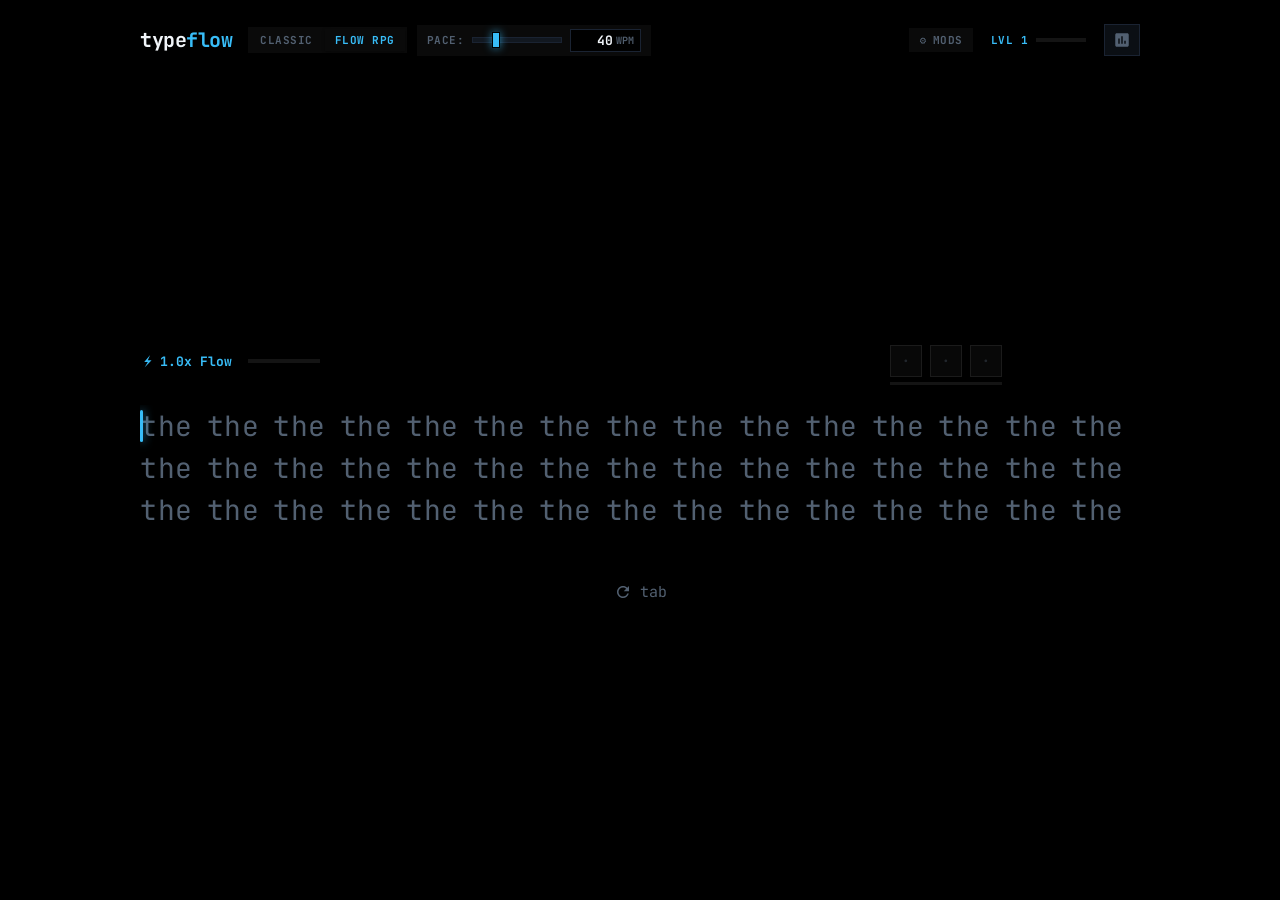
==== commit 523f171d: "feat(ui): refine minimal aesthetic, 6-tab command drawer, and 3-egg hatching requirement" ====
--- a/index.html
+++ b/index.html
@@ -59,8 +59,9 @@
   justify-content: space-between;
   align-items: center;
   padding-bottom: 12px;
-  flex-wrap: wrap;
-  gap: 10px 14px;
+  gap: 16px;
+  position: relative;
+  transition: opacity 0.35s ease;
 }
 .header-left {
   display: flex;
@@ -71,96 +72,198 @@
 .logo-area {
   display: flex;
   align-items: center;
-  gap: 12px;
+  gap: 8px;
   cursor: pointer;
-}
-.logo-icon {
-  width: 32px;
-  height: 32px;
-  background: var(--main-color);
-  border-radius: 8px;
-  display: flex;
-  align-items: center;
-  justify-content: center;
-  color: #000000;
-  font-weight: 700;
-  font-size: 18px;
-  font-family: var(--font-sans);
-  box-shadow: 0 0 12px color-mix(in srgb, var(--main-color) 40%, transparent);
+  user-select: none;
 }
 .logo-title {
-  font-size: 22px;
+  font-size: 20px;
   font-weight: 700;
   color: var(--text-color);
   letter-spacing: -0.5px;
+  font-family: var(--font-mono);
+  text-transform: lowercase;
 }
 .logo-title span {
   color: var(--main-color);
 }
+.session-capsule {
+  display: flex;
+  align-items: center;
+  gap: 10px;
+  background: transparent;
+}
 .mode-tabs {
   display: flex;
-  background: var(--bg-secondary);
-  border: 1px solid var(--border-color);
-  border-radius: 10px;
-  padding: 3px;
-  gap: 4px;
+  background: rgba(255, 255, 255, 0.04);
+  border: none;
+  border-radius: 0px;
+  padding: 2px;
+  gap: 2px;
 }
 .mode-tab {
-  background: none;
+  background: transparent;
   border: none;
   color: var(--sub-color);
-  font-family: var(--font-sans);
-  font-size: 13px;
-  font-weight: 600;
-  padding: 6px 12px;
-  border-radius: 7px;
+  font-family: var(--font-mono);
+  font-size: 11px;
+  font-weight: 700;
+  text-transform: uppercase;
+  letter-spacing: 0.5px;
+  padding: 4px 10px;
+  border-radius: 0px;
   cursor: pointer;
-  transition: all 0.2s ease;
+  transition: all 0.15s ease;
 }
 .mode-tab:hover {
   color: var(--text-color);
 }
 .mode-tab.active {
-  background: var(--sub-alt-color);
+  background: var(--bg-primary);
   color: var(--main-color);
-  border: 1px solid color-mix(in srgb, var(--main-color) 35%, transparent);
-  box-shadow: 0 0 8px color-mix(in srgb, var(--main-color) 20%, transparent);
-}
-.header-controls {
+  border: none;
+  box-shadow: 0 1px 3px rgba(0, 0, 0, 0.4);
+}
+.header-right {
   display: flex;
   align-items: center;
   gap: 12px;
   margin-left: auto;
-}
-.header-actions {
-  display: flex;
-  align-items: center;
-  justify-content: flex-end;
-  flex-wrap: wrap;
-  gap: 8px 10px;
-  margin-left: auto;
-}
-.header-tool-group {
+  position: relative;
+}
+.mods-container {
+  position: relative;
+}
+.mods-btn {
+  background: rgba(255, 255, 255, 0.04);
+  border: none;
+  color: var(--sub-color);
+  font-family: var(--font-mono);
+  font-size: 11px;
+  font-weight: 700;
+  letter-spacing: 0.5px;
+  padding: 5px 10px;
+  border-radius: 0px;
+  cursor: pointer;
   display: inline-flex;
   align-items: center;
   gap: 6px;
-  flex-shrink: 0;
+  transition: all 0.15s ease;
+}
+.mods-btn:hover,
+.mods-btn.active {
+  color: var(--text-color);
+  background: rgba(255, 255, 255, 0.08);
+}
+.mods-btn.has-active-mods {
+  color: var(--main-color);
+  border-color: color-mix(in srgb, var(--main-color) 40%, transparent);
+}
+.mods-active-dot {
+  width: 6px;
+  height: 6px;
+  background: var(--main-color);
+  box-shadow: 0 0 6px var(--main-color);
+  border-radius: 0px;
+  display: inline-block;
+}
+.mods-popover {
+  position: absolute;
+  top: calc(100% + 8px);
+  right: 0;
+  width: 320px;
+  background: #080c10;
+  border: 1px solid var(--border-color);
+  box-shadow: 0 16px 40px rgba(0, 0, 0, 0.95), 0 0 16px color-mix(in srgb, var(--main-color) 12%, transparent);
+  padding: 14px;
+  display: flex;
+  flex-direction: column;
+  gap: 12px;
+  z-index: 60;
+  animation: popoverFadeIn 0.15s ease-out;
+}
+@keyframes popoverFadeIn {
+  from { opacity: 0; transform: translateY(-4px); }
+  to { opacity: 1; transform: translateY(0); }
+}
+.mods-popover-header {
+  display: flex;
+  justify-content: space-between;
+  align-items: center;
+  border-bottom: 1px solid rgba(255, 255, 255, 0.08);
+  padding-bottom: 8px;
+}
+.mods-popover-title {
+  font-family: var(--font-mono);
+  font-size: 11px;
+  font-weight: 700;
+  color: var(--sub-color);
+  letter-spacing: 0.8px;
+  text-transform: uppercase;
+}
+.mods-close-btn {
+  background: transparent;
+  border: none;
+  color: var(--sub-color);
+  font-size: 18px;
+  line-height: 1;
+  cursor: pointer;
+  padding: 0 4px;
+  font-family: var(--font-mono);
+}
+.mods-close-btn:hover {
+  color: var(--text-color);
+}
+.mod-card {
+  display: flex;
+  flex-direction: column;
+  gap: 8px;
+  background: rgba(255, 255, 255, 0.02);
+  border: 1px solid rgba(255, 255, 255, 0.06);
+  padding: 10px 12px;
+}
+.mod-card-top {
+  display: flex;
+  justify-content: space-between;
+  align-items: center;
+}
+.mod-info {
+  display: flex;
+  flex-direction: column;
+  gap: 2px;
+}
+.mod-tag {
+  font-family: var(--font-mono);
+  font-size: 9px;
+  color: var(--sub-color);
+  letter-spacing: 0.5px;
+}
+.mod-name {
+  font-family: var(--font-mono);
+  font-size: 12px;
+  font-weight: 700;
+  color: var(--text-color);
+}
+.zen-active header,
+.zen-active .test-bottom-bar {
+  opacity: 0;
+  pointer-events: none;
+}
+header,
+.test-bottom-bar {
+  transition: opacity 0.35s ease;
 }
 .flow-diff-pill {
-  background: var(--bg-secondary);
-  border: 1px solid var(--border-color);
-  border-radius: 10px;
-  padding: 4px 12px;
+  background: rgba(255, 255, 255, 0.04);
+  border: none;
+  border-radius: 0px;
+  padding: 4px 10px;
   display: flex;
   align-items: center;
-  gap: 10px;
-  font-size: 13px;
+  gap: 8px;
+  font-size: 11px;
+  font-family: var(--font-mono);
   color: var(--sub-color);
-  transition: border-color 0.2s ease, box-shadow 0.2s ease;
-}
-.flow-diff-pill:focus-within {
-  border-color: color-mix(in srgb, var(--main-color) 45%, transparent);
-  box-shadow: 0 0 10px color-mix(in srgb, var(--main-color) 20%, transparent);
 }
 .diff-label {
   font-size: 11px;
@@ -173,10 +276,10 @@
   -webkit-appearance: none;
   appearance: none;
   width: 90px;
-  height: 5px;
+  height: 6px;
   background: var(--sub-alt-color);
   border: 1px solid var(--border-color);
-  border-radius: 3px;
+  border-radius: 0px;
   outline: none;
   cursor: pointer;
   transition: border-color 0.2s ease;
@@ -187,25 +290,25 @@
 .diff-slider::-webkit-slider-thumb {
   -webkit-appearance: none;
   appearance: none;
-  width: 14px;
-  height: 14px;
-  border-radius: 50%;
+  width: 8px;
+  height: 16px;
+  border-radius: 0px;
   background: var(--main-color);
-  border: 2px solid #000000;
+  border: 1px solid #000000;
   box-shadow: 0 0 8px color-mix(in srgb, var(--main-color) 70%, transparent);
   cursor: pointer;
   transition: transform 0.15s ease, box-shadow 0.15s ease;
 }
 .diff-slider::-webkit-slider-thumb:hover {
-  transform: scale(1.18);
+  transform: scaleY(1.15);
   box-shadow: 0 0 12px color-mix(in srgb, var(--main-color) 95%, transparent);
 }
 .diff-slider::-moz-range-thumb {
-  width: 14px;
-  height: 14px;
-  border-radius: 50%;
+  width: 8px;
+  height: 16px;
+  border-radius: 0px;
   background: var(--main-color);
-  border: 2px solid #000000;
+  border: 1px solid #000000;
   box-shadow: 0 0 8px color-mix(in srgb, var(--main-color) 70%, transparent);
   cursor: pointer;
 }
@@ -215,7 +318,7 @@
   gap: 3px;
   background: #000000;
   border: 1px solid var(--border-color);
-  border-radius: 6px;
+  border-radius: 0px;
   padding: 2px 6px;
   transition: border-color 0.2s ease, box-shadow 0.2s ease;
 }
@@ -250,12 +353,13 @@
 .ghost-slider-pill {
   background: var(--bg-secondary);
   border: 1px solid var(--border-color);
-  border-radius: 10px;
-  padding: 4px 12px;
+  border-radius: 0px;
+  padding: 4px 10px;
   display: flex;
   align-items: center;
   gap: 10px;
-  font-size: 13px;
+  font-size: 12px;
+  font-family: var(--font-mono);
   color: var(--sub-color);
   transition: border-color 0.2s ease, box-shadow 0.2s ease;
 }
@@ -280,12 +384,13 @@
 .hd-config-pill {
   background: var(--bg-secondary);
   border: 1px solid var(--border-color);
-  border-radius: 10px;
+  border-radius: 0px;
   padding: 3px 8px;
   display: flex;
   align-items: center;
   gap: 8px;
-  font-size: 13px;
+  font-size: 12px;
+  font-family: var(--font-mono);
   color: var(--sub-color);
   transition: border-color 0.2s ease, box-shadow 0.2s ease;
 }
@@ -296,19 +401,22 @@
 .hd-mode-toggle {
   display: flex;
   gap: 2px;
-  background: rgba(0, 0, 0, 0.25);
-  border-radius: 7px;
-  padding: 2px;
+  background: rgba(0, 0, 0, 0.4);
+  border: 1px solid rgba(255, 255, 255, 0.08);
+  border-radius: 0px;
+  padding: 1px;
 }
 .hd-mode-btn {
   background: none;
   border: none;
   color: var(--sub-color);
-  font-family: var(--font-sans);
-  font-size: 11px;
-  font-weight: 600;
+  font-family: var(--font-mono);
+  font-size: 10px;
+  font-weight: 700;
+  text-transform: uppercase;
+  letter-spacing: 0.5px;
   padding: 3px 8px;
-  border-radius: 5px;
+  border-radius: 0px;
   cursor: pointer;
   transition: all 0.15s ease;
 }
@@ -343,85 +451,85 @@
 }
 .level-hud-card {
   display: flex;
-  flex-direction: column;
-  gap: 4px;
-  background: #090e15;
-  border: 1px solid var(--border-color);
-  border-radius: 10px;
-  padding: 5px 12px;
-  min-width: 170px;
+  align-items: center;
+  gap: 8px;
+  background: transparent;
+  border: none;
+  padding: 4px 6px;
+  font-family: var(--font-mono);
+  cursor: pointer;
+  transition: opacity 0.15s ease;
+}
+.level-hud-card:hover {
+  opacity: 0.85;
 }
 .level-hud-info {
   display: flex;
   align-items: center;
-  justify-content: space-between;
-  gap: 8px;
-  font-size: 11px;
 }
 .hud-level-badge {
-  background: color-mix(in srgb, var(--main-color) 18%, transparent);
-  border: 1px solid color-mix(in srgb, var(--main-color) 40%, transparent);
   color: var(--main-color);
   font-weight: 700;
-  padding: 1px 6px;
-  border-radius: 4px;
   font-size: 11px;
-}
-.hud-level-title {
-  color: var(--text-color);
-  font-weight: 600;
-  white-space: nowrap;
-}
+  font-family: var(--font-mono);
+  letter-spacing: 0.5px;
+  background: transparent;
+  border: none;
+  padding: 0;
+}
+.hud-level-title,
 .hud-xp-ratio {
-  color: var(--sub-color);
-  font-size: 10px;
+  display: none !important;
 }
 .hud-level-bar-bg {
-  width: 100%;
-  height: 5px;
-  background: var(--sub-alt-color);
-  border-radius: 3px;
+  width: 50px;
+  height: 4px;
+  background: rgba(255, 255, 255, 0.08);
+  border: none;
+  border-radius: 0px;
   overflow: hidden;
 }
 .hud-level-bar-fill {
   height: 100%;
   width: 0%;
-  background: linear-gradient(90deg, var(--main-color), #34d399);
-  border-radius: 3px;
-  box-shadow: 0 0 8px color-mix(in srgb, var(--main-color) 60%, transparent);
+  background: var(--main-color);
+  border-radius: 0px;
+  box-shadow: 0 0 6px color-mix(in srgb, var(--main-color) 60%, transparent);
   transition: width 0.3s ease-out;
 }
 .config-pill {
-  background: var(--bg-secondary);
-  border: 1px solid var(--border-color);
-  border-radius: 10px;
-  padding: 6px 14px;
+  background: rgba(255, 255, 255, 0.04);
+  border: none;
+  border-radius: 0px;
+  padding: 4px 10px;
   display: flex;
   align-items: center;
   gap: 10px;
-  font-size: 14px;
+  font-size: 11px;
+  font-family: var(--font-mono);
   color: var(--sub-color);
 }
 .config-item {
   cursor: pointer;
   transition: color 0.2s ease;
-  font-weight: 500;
+  font-weight: 600;
+  border-radius: 0px;
 }
 .config-item:hover,
 .config-item.active {
   color: var(--main-color);
 }
 .icon-btn {
-  background: none;
-  border: 1px solid transparent;
+  background: var(--bg-secondary);
+  border: 1px solid var(--border-color);
   color: var(--sub-color);
   cursor: pointer;
-  font-size: 18px;
+  font-size: 16px;
   display: flex;
   align-items: center;
   justify-content: center;
-  padding: 8px;
-  border-radius: 8px;
+  padding: 6px 8px;
+  border-radius: 0px;
   transition: all 0.2s ease;
 }
 .icon-btn:hover {
@@ -489,52 +597,23 @@
   gap: 12px;
 }
 .flow-speed-tag {
+  display: none !important;
+}
+.speed-status-dot {
+  display: none !important;
+}
+.flow-multiplier-badge {
   display: flex;
   align-items: center;
   gap: 8px;
-  background: var(--bg-secondary);
-  border: 1px solid var(--border-color);
-  padding: 5px 12px;
-  border-radius: 20px;
+  background: transparent;
+  border: none;
+  color: var(--main-color);
   font-size: 13px;
-  font-weight: 600;
-  transition: all 0.2s ease;
-}
-.flow-speed-tag.in-flow {
-  border-color: #2dd4bf;
-  box-shadow: 0 0 12px rgba(45, 212, 191, 0.25);
-  color: #2dd4bf;
-}
-.flow-speed-tag.slow {
-  border-color: #f59e0b;
-  color: #f59e0b;
-}
-.speed-status-dot {
-  width: 8px;
-  height: 8px;
-  border-radius: 50%;
-  background: var(--sub-color);
-  transition: background 0.2s ease;
-}
-.flow-speed-tag.in-flow .speed-status-dot {
-  background: #2dd4bf;
-  box-shadow: 0 0 8px #2dd4bf;
-}
-.flow-speed-tag.slow .speed-status-dot {
-  background: #f59e0b;
-}
-.flow-multiplier-badge {
-  display: flex;
-  align-items: center;
-  gap: 5px;
-  background: color-mix(in srgb, var(--main-color) 12%, transparent);
-  border: 1px solid color-mix(in srgb, var(--main-color) 35%, transparent);
-  color: var(--main-color);
-  font-size: 12px;
   font-weight: 700;
-  padding: 4px 10px;
-  border-radius: 8px;
-  transition: all 0.2s ease;
+  font-family: var(--font-mono);
+  padding: 4px 0;
+  position: relative;
 }
 .words-box.pace-paused {
   border-color: rgba(245, 158, 11, 0.25);
@@ -696,7 +775,7 @@
   display: flex;
   align-items: center;
   justify-content: center;
-  border-radius: 12px;
+  border-radius: 0px;
   cursor: pointer;
   z-index: 20;
   opacity: 0;
@@ -716,7 +795,7 @@
   background: var(--bg-secondary);
   border: 1px solid var(--border-color);
   padding: 12px 22px;
-  border-radius: 20px;
+  border-radius: 0px;
   box-shadow: 0 4px 20px rgba(0, 0, 0, 0.5);
 }
 .focus-notice svg {
@@ -748,14 +827,20 @@
   color: var(--sub-color);
   cursor: pointer;
   padding: 10px 18px;
-  border-radius: 8px;
+  border-radius: 0px;
   font-family: var(--font-mono);
   font-size: 15px;
   display: flex;
   align-items: center;
   gap: 8px;
-  transition: all 0.2s ease;
+  transition: all 0.2s ease, opacity 0.35s cubic-bezier(0.16, 1, 0.3, 1), transform 0.35s cubic-bezier(0.16, 1, 0.3, 1);
   outline: none;
+}
+.restart-btn.fade-out {
+  opacity: 0 !important;
+  pointer-events: none !important;
+  transform: translateY(4px);
+  cursor: default !important;
 }
 .restart-btn svg {
   width: 18px;
@@ -781,7 +866,25 @@
   border: 1px solid var(--border-color);
   color: var(--sub-color);
   padding: 3px 6px;
-  border-radius: 4px;
+  border-radius: 0px;
+}
+.flow-right-cluster {
+  display: flex;
+  align-items: center;
+  gap: 10px;
+}
+.flow-recap-pill {
+  display: none !important;
+}
+.flow-recap-pill .key-hint {
+  font-family: var(--font-mono);
+  font-size: 10px;
+  font-weight: 700;
+  padding: 1px 5px;
+  border-radius: 0px;
+  background: var(--sub-alt-color);
+  border: 1px solid var(--border-color);
+  color: var(--main-color);
 }
 .results-section {
   display: none;
@@ -792,6 +895,9 @@
 }
 .results-section.visible {
   display: flex;
+}
+.results-section.afk-crossfade {
+  animation: fadeIn 1.0s ease;
 }
 @keyframes fadeIn {
   from { opacity: 0; transform: translateY(8px); }
@@ -837,7 +943,7 @@
   background: var(--bg-secondary);
   border: 1px solid var(--border-color);
   padding: 24px;
-  border-radius: 16px;
+  border-radius: 0px;
 }
 .sub-stat {
   display: flex;
@@ -864,7 +970,7 @@
   height: 200px;
   background: var(--bg-secondary);
   border: 1px solid var(--border-color);
-  border-radius: 14px;
+  border-radius: 0px;
   padding: 16px 20px;
   position: relative;
   display: flex;
@@ -899,7 +1005,7 @@
 .legend-color {
   width: 10px;
   height: 3px;
-  border-radius: 2px;
+  border-radius: 0px;
 }
 .legend-color.avg { background: var(--main-color); }
 .legend-color.pace { background: #2dd4bf; }
@@ -907,7 +1013,7 @@
 .legend-dot {
   width: 6px;
   height: 6px;
-  border-radius: 50%;
+  border-radius: 0px;
 }
 .legend-dot.err-fixed { background: #34d399; }
 .legend-dot.err-unfixed { background: var(--error-color); }
@@ -927,7 +1033,7 @@
   border: 1px solid var(--main-color);
   color: var(--text-color);
   padding: 8px 12px;
-  border-radius: 8px;
+  border-radius: 0px;
   font-size: 12px;
   pointer-events: none;
   box-shadow: 0 4px 20px rgba(0, 0, 0, 0.8), 0 0 10px color-mix(in srgb, var(--main-color) 20%, transparent);
@@ -956,7 +1062,7 @@
 .dot-indicator {
   width: 6px;
   height: 6px;
-  border-radius: 50%;
+  border-radius: 0px;
   display: inline-block;
 }
 .dot-wpm { background: var(--main-color); }
@@ -987,7 +1093,7 @@
   font-size: 16px;
   font-weight: 700;
   padding: 12px 28px;
-  border-radius: 10px;
+  border-radius: 0px;
   cursor: pointer;
   display: flex;
   align-items: center;
@@ -1005,26 +1111,12 @@
   width: 18px;
   height: 18px;
 }
-footer {
-  display: flex;
-  justify-content: space-between;
-  align-items: center;
-  font-size: 13px;
-  color: var(--sub-color);
-  padding-top: 16px;
-  border-top: 1px solid var(--border-color);
-}
-.footer-left, .footer-right {
-  display: flex;
-  align-items: center;
-  gap: 16px;
-}
 .shortcut-badge {
   background: var(--bg-secondary);
   border: 1px solid var(--border-color);
   color: var(--sub-color);
   padding: 3px 7px;
-  border-radius: 4px;
+  border-radius: 0px;
   font-size: 12px;
 }
 .modal-backdrop {
@@ -1040,6 +1132,13 @@
   padding: 20px;
   animation: modalFadeIn 0.2s ease-out;
 }
+.modal-backdrop.command-drawer-backdrop {
+  justify-content: flex-end;
+  align-items: stretch;
+  padding: 0;
+  background: rgba(0, 0, 0, 0.72);
+  overflow: hidden;
+}
 @keyframes modalFadeIn {
   from { opacity: 0; transform: scale(0.97); }
   to { opacity: 1; transform: scale(1); }
@@ -1047,7 +1146,7 @@
 .modal-card {
   background: #080c10;
   border: 1px solid var(--border-color);
-  border-radius: 16px;
+  border-radius: 0px;
   width: 100%;
   max-width: 660px;
   max-height: 85vh;
@@ -1058,6 +1157,317 @@
   padding: 26px;
   box-shadow: 0 20px 50px rgba(0, 0, 0, 0.95), 0 0 24px color-mix(in srgb, var(--main-color) 12%, transparent);
 }
+.modal-card.stats-card.command-drawer {
+  width: min(880px, 95vw);
+  max-width: 880px;
+  height: 100vh;
+  max-height: 100vh;
+  margin: 0;
+  border-radius: 0px;
+  border-top: none;
+  border-bottom: none;
+  border-right: none;
+  border-left: 1px solid var(--border-color);
+  background: #080c10;
+  box-shadow: -20px 0 60px rgba(0, 0, 0, 0.95), 0 0 30px color-mix(in srgb, var(--main-color) 8%, transparent);
+  display: flex;
+  flex-direction: row;
+  padding: 0;
+  gap: 0;
+  overflow: hidden;
+  animation: commandDrawerSlideIn 0.28s cubic-bezier(0.16, 1, 0.3, 1) forwards;
+}
+@keyframes commandDrawerSlideIn {
+  from {
+    transform: translateX(100%);
+  }
+  to {
+    transform: translateX(0);
+  }
+}
+.drawer-nav-rail {
+  width: 210px;
+  min-width: 210px;
+  background: #04070a;
+  border-right: 1px solid var(--border-color);
+  display: flex;
+  flex-direction: column;
+  justify-content: space-between;
+  padding: 20px 0 16px 0;
+  user-select: none;
+  z-index: 2;
+}
+.drawer-rail-header {
+  padding: 0 18px 18px 18px;
+  border-bottom: 1px solid var(--border-color);
+  display: flex;
+  flex-direction: column;
+  gap: 4px;
+}
+.drawer-rail-brand {
+  display: flex;
+  align-items: center;
+  gap: 6px;
+}
+.drawer-rail-dot {
+  font-size: 8px;
+  color: var(--main-color);
+  animation: pulseDot 2s infinite ease-in-out;
+}
+.drawer-rail-tag {
+  font-family: var(--font-mono);
+  font-size: 10px;
+  letter-spacing: 0.12em;
+  color: var(--sub-color);
+}
+.drawer-rail-title {
+  font-family: var(--font-mono);
+  font-size: 15px;
+  font-weight: 700;
+  letter-spacing: 0.1em;
+  color: var(--text-color);
+}
+.drawer-nav-menu {
+  display: flex;
+  flex-direction: column;
+  gap: 2px;
+  padding: 12px 0;
+  flex: 1;
+}
+.drawer-nav-btn {
+  display: flex;
+  align-items: center;
+  gap: 10px;
+  width: 100%;
+  padding: 12px 18px;
+  background: transparent;
+  border: none;
+  border-left: 3px solid transparent;
+  border-radius: 0px;
+  color: var(--sub-color);
+  font-family: var(--font-mono);
+  font-size: 12px;
+  font-weight: 500;
+  letter-spacing: 0.08em;
+  text-align: left;
+  cursor: pointer;
+  position: relative;
+  transition: all 0.15s ease;
+}
+.drawer-nav-btn:hover {
+  color: var(--text-color);
+  background: rgba(255, 255, 255, 0.03);
+  border-left-color: var(--sub-color);
+}
+.drawer-nav-btn.active {
+  color: var(--main-color);
+  background: color-mix(in srgb, var(--main-color) 8%, transparent);
+  border-left-color: var(--main-color);
+  font-weight: 700;
+}
+.drawer-nav-btn .nav-idx {
+  font-size: 11px;
+  opacity: 0.65;
+  font-family: var(--font-mono);
+}
+.drawer-nav-btn.active .nav-idx {
+  opacity: 1;
+  color: var(--main-color);
+}
+.drawer-nav-btn .nav-label {
+  flex: 1;
+}
+.drawer-close-rail-btn {
+  display: flex;
+  align-items: center;
+  gap: 8px;
+  margin: 0 14px;
+  padding: 10px 14px;
+  background: transparent;
+  border: 1px solid var(--border-color);
+  border-radius: 0px;
+  color: var(--sub-color);
+  font-family: var(--font-mono);
+  font-size: 11px;
+  letter-spacing: 0.08em;
+  cursor: pointer;
+  transition: all 0.15s ease;
+}
+.drawer-close-rail-btn:hover {
+  color: var(--text-color);
+  border-color: var(--sub-color);
+  background: rgba(255, 255, 255, 0.04);
+}
+.drawer-workspace {
+  flex: 1;
+  display: flex;
+  flex-direction: column;
+  overflow: hidden;
+  background: #080c10;
+}
+.drawer-workspace-header {
+  display: flex;
+  justify-content: space-between;
+  align-items: center;
+  padding: 16px 24px;
+  border-bottom: 1px solid var(--border-color);
+  background: rgba(8, 12, 16, 0.85);
+  backdrop-filter: blur(4px);
+  z-index: 1;
+}
+.drawer-breadcrumb {
+  display: flex;
+  align-items: center;
+  gap: 6px;
+  font-family: var(--font-mono);
+  font-size: 12px;
+}
+.breadcrumb-prefix {
+  color: var(--sub-color);
+  letter-spacing: 0.08em;
+}
+.breadcrumb-title {
+  color: var(--main-color);
+  font-weight: 700;
+  letter-spacing: 0.08em;
+}
+.drawer-mobile-close {
+  display: flex;
+  align-items: center;
+  justify-content: center;
+  background: transparent;
+  border: none;
+  color: var(--sub-color);
+  font-size: 18px;
+  cursor: pointer;
+  padding: 4px;
+}
+.drawer-mobile-close:hover {
+  color: var(--text-color);
+}
+.drawer-workspace-body {
+  flex: 1;
+  overflow-y: auto;
+  padding: 24px 28px;
+  display: flex;
+  flex-direction: column;
+  gap: 20px;
+}
+.drawer-workspace-footer {
+  display: flex;
+  justify-content: space-between;
+  align-items: center;
+  padding: 12px 24px;
+  border-top: 1px solid var(--border-color);
+  background: #04070a;
+  font-family: var(--font-mono);
+  font-size: 11px;
+  color: var(--sub-color);
+}
+.footer-telemetry {
+  display: flex;
+  align-items: center;
+  gap: 8px;
+}
+.telemetry-separator {
+  color: var(--border-color);
+}
+.config-section {
+  display: flex;
+  flex-direction: column;
+  gap: 14px;
+  margin-bottom: 24px;
+}
+.config-section-title {
+  font-family: var(--font-mono);
+  font-size: 12px;
+  letter-spacing: 0.1em;
+  color: var(--main-color);
+  text-transform: uppercase;
+}
+.config-card {
+  background: var(--bg-secondary);
+  border: 1px solid var(--border-color);
+  border-radius: 0px;
+  padding: 16px 20px;
+  display: flex;
+  justify-content: space-between;
+  align-items: center;
+  gap: 16px;
+}
+.config-info {
+  display: flex;
+  flex-direction: column;
+  gap: 4px;
+}
+.config-label {
+  font-family: var(--font-mono);
+  font-size: 13px;
+  font-weight: 600;
+  color: var(--text-color);
+}
+.config-desc {
+  font-size: 12px;
+  color: var(--sub-color);
+  line-height: 1.4;
+}
+.shortcuts-table {
+  width: 100%;
+  border-collapse: collapse;
+  font-size: 12px;
+  font-family: var(--font-mono);
+}
+.shortcuts-table td {
+  padding: 8px 12px;
+  border-bottom: 1px solid var(--border-color);
+}
+.shortcuts-table tr:last-child td {
+  border-bottom: none;
+}
+.shortcut-action {
+  color: var(--text-color);
+}
+.shortcut-keys {
+  text-align: right;
+}
+@media (max-width: 680px) {
+  .modal-card.stats-card.command-drawer {
+    flex-direction: column;
+    width: 100vw;
+    max-width: 100vw;
+  }
+  .drawer-nav-rail {
+    width: 100%;
+    min-width: 100%;
+    flex-direction: row;
+    align-items: center;
+    border-right: none;
+    border-bottom: 1px solid var(--border-color);
+    padding: 6px 10px;
+    overflow-x: auto;
+  }
+  .drawer-rail-header, .drawer-rail-footer {
+    display: none;
+  }
+  .drawer-nav-menu {
+    flex-direction: row;
+    gap: 4px;
+    padding: 0;
+  }
+  .drawer-nav-btn {
+    border-left: none;
+    border-bottom: 2px solid transparent;
+    padding: 8px 12px;
+    white-space: nowrap;
+  }
+  .drawer-nav-btn.active {
+    border-left: none;
+    border-bottom: 2px solid var(--main-color);
+  }
+  .drawer-workspace-body {
+    padding: 16px;
+  }
+}
 .modal-header {
   display: flex;
   justify-content: space-between;
@@ -1089,7 +1499,7 @@
   font-family: var(--font-mono);
   font-size: 13px;
   padding: 8px 16px;
-  border-radius: 8px;
+  border-radius: 0px;
   cursor: pointer;
   transition: all 0.2s ease;
   display: inline-flex;
@@ -1109,7 +1519,7 @@
   font-family: var(--font-mono);
   font-size: 14px;
   padding: 10px 20px;
-  border-radius: 8px;
+  border-radius: 0px;
   cursor: pointer;
   transition: all 0.2s ease;
 }
@@ -1125,7 +1535,7 @@
 .pb-card {
   background: var(--bg-secondary);
   border: 1px solid var(--border-color);
-  border-radius: 12px;
+  border-radius: 0px;
   padding: 16px;
   display: flex;
   flex-direction: column;
@@ -1179,6 +1589,12 @@
 .history-table td {
   color: var(--text-color);
 }
+.flow-history-row {
+  transition: background 0.15s ease;
+}
+.flow-history-row:hover {
+  background: color-mix(in srgb, var(--main-color) 10%, transparent);
+}
 .stats-modal-tabs {
   display: flex;
   gap: 8px;
@@ -1188,7 +1604,7 @@
   background: transparent;
   border: 1px solid var(--border-color);
   color: var(--sub-color);
-  border-radius: 8px;
+  border-radius: 0px;
   padding: 6px 14px;
   font-size: 13px;
   font-family: var(--font-mono);
@@ -1219,7 +1635,7 @@
 .rpg-hero-card {
   background: var(--bg-secondary);
   border: 1px solid var(--border-color);
-  border-radius: 12px;
+  border-radius: 0px;
   padding: 16px;
   display: flex;
   flex-direction: column;
@@ -1237,7 +1653,7 @@
   color: var(--main-color);
   background: color-mix(in srgb, var(--main-color) 12%, transparent);
   border: 1px solid color-mix(in srgb, var(--main-color) 30%, transparent);
-  border-radius: 8px;
+  border-radius: 0px;
   padding: 4px 10px;
   font-family: var(--font-mono);
 }
@@ -1255,16 +1671,18 @@
 }
 .rpg-bar-track {
   width: 100%;
-  height: 8px;
-  background: rgba(255, 255, 255, 0.06);
-  border-radius: 4px;
+  height: 6px;
+  background: rgba(255, 255, 255, 0.08);
+  border: none;
+  border-radius: 0px;
   overflow: hidden;
 }
 .rpg-bar-fill {
   height: 100%;
   width: 0%;
   background: linear-gradient(90deg, var(--main-color), #818cf8);
-  border-radius: 4px;
+  border-radius: 0px;
+  box-shadow: 0 0 8px color-mix(in srgb, var(--main-color) 60%, transparent);
   transition: width 0.3s ease;
 }
 .rpg-metrics-column {
@@ -1275,7 +1693,7 @@
 .rpg-sub-stat {
   background: var(--bg-secondary);
   border: 1px solid var(--border-color);
-  border-radius: 10px;
+  border-radius: 0px;
   padding: 9px 14px;
   display: flex;
   justify-content: space-between;
@@ -1322,7 +1740,7 @@
 .motor-card {
   background: var(--bg-secondary);
   border: 1px solid var(--border-color);
-  border-radius: 12px;
+  border-radius: 0px;
   padding: 14px;
   display: flex;
   flex-direction: column;
@@ -1353,7 +1771,7 @@
   font-size: 10px;
   font-weight: 700;
   padding: 3px 8px;
-  border-radius: 12px;
+  border-radius: 0px;
   text-transform: uppercase;
   letter-spacing: 0.4px;
 }
@@ -1381,7 +1799,7 @@
   display: flex;
   justify-content: space-around;
   background: rgba(0, 0, 0, 0.25);
-  border-radius: 8px;
+  border-radius: 0px;
   padding: 8px 10px;
   font-size: 11px;
 }
@@ -1424,7 +1842,7 @@
   color: var(--sub-color);
   font-size: 11px;
   padding: 3px 8px;
-  border-radius: 6px;
+  border-radius: 0px;
   cursor: pointer;
   transition: all 0.2s ease;
   font-family: var(--font-mono);
@@ -1447,7 +1865,7 @@
   padding: 10px;
   background: rgba(0, 0, 0, 0.25);
   border: 1px solid var(--border-color);
-  border-radius: 10px;
+  border-radius: 0px;
 }
 .deck-word-chip {
   display: inline-flex;
@@ -1455,7 +1873,7 @@
   gap: 6px;
   background: var(--bg-secondary);
   border: 1px solid var(--border-color);
-  border-radius: 8px;
+  border-radius: 0px;
   padding: 4px 10px;
   font-family: var(--font-mono);
   font-size: 12px;
@@ -1614,7 +2032,6 @@
 header .header-left,
 header .header-controls,
 header .header-actions,
-footer,
 #brand-logo {
   opacity: var(--focus-opacity, 1);
   transition: opacity 0.15s ease-out;
@@ -1751,20 +2168,24 @@
   overflow: hidden;
 }
 .momentum-bar-bg {
-  position: absolute;
-  bottom: 0;
-  left: 0;
-  right: 0;
-  height: 2.5px;
+  position: relative;
+  width: 72px;
+  height: 4px;
   background: rgba(255, 255, 255, 0.08);
-  border-radius: 0 0 8px 8px;
+  border: none;
+  border-radius: 0px;
   overflow: hidden;
+  display: inline-block;
+  vertical-align: middle;
+  margin-left: 8px;
 }
 .momentum-bar-fill {
   height: 100%;
   width: 0%;
   background: var(--main-color);
-  transition: background 0.3s ease;
+  border-radius: 0px;
+  box-shadow: 0 0 6px color-mix(in srgb, var(--main-color) 60%, transparent);
+  transition: width 0.15s ease, background 0.3s ease;
 }
 .momentum-bar-fill.rainbow {
   background: linear-gradient(90deg, #ff0055, #ffcc00, #00ff88, #00ccff);
@@ -1806,23 +2227,22 @@
   align-items: center;
   gap: 8px;
   position: relative;
-  background: rgba(255, 255, 255, 0.02);
-  border: 1px solid var(--border-color);
-  padding: 4px 10px;
-  border-radius: 12px;
-  transition: border-color 0.3s ease, box-shadow 0.3s ease, transform 0.2s ease;
+  background: transparent;
+  border: none;
+  padding: 4px 0;
+  border-radius: 0px;
+  transition: opacity 0.2s ease;
 }
 .egg-nest.charging {
-  border-color: color-mix(in srgb, var(--main-color) 45%, transparent);
-  box-shadow: 0 0 calc(var(--nest-glow, 0.2) * 16px) color-mix(in srgb, var(--main-color) calc(var(--nest-glow, 0.2) * 50%), transparent);
+  border-color: transparent;
+  box-shadow: none;
 }
 .egg-nest.high-combo {
-  border-color: color-mix(in srgb, var(--main-color) 75%, transparent);
-  box-shadow: 0 0 16px color-mix(in srgb, var(--main-color) 60%, transparent), 0 0 28px rgba(45, 212, 191, 0.3);
-  animation: nestComboPulse 1.2s ease-in-out infinite alternate;
+  border-color: transparent;
+  box-shadow: none;
 }
 .egg-nest.nest-full {
-  border-color: var(--border-color);
+  border-color: transparent;
   box-shadow: none;
 }
 .egg-nest.nest-full .nest-incubation-track {
@@ -1832,23 +2252,22 @@
   animation: nestEggMaterialize 0.6s cubic-bezier(0.1, 0.9, 0.2, 1);
 }
 @keyframes nestComboPulse {
-  0% { box-shadow: 0 0 10px color-mix(in srgb, var(--main-color) 40%, transparent); }
-  100% { box-shadow: 0 0 20px color-mix(in srgb, var(--main-color) 80%, transparent), 0 0 30px rgba(52, 211, 153, 0.4); }
+  0% { filter: drop-shadow(0 0 6px var(--main-color)); }
+  100% { filter: drop-shadow(0 0 12px #34d399); }
 }
 @keyframes nestEggMaterialize {
   0% { transform: scale(1); filter: brightness(1); }
-  35% { transform: scale(1.05); filter: brightness(1.7) drop-shadow(0 0 16px var(--main-color)); border-color: var(--main-color); }
+  35% { transform: scale(1.05); filter: brightness(1.7) drop-shadow(0 0 16px var(--main-color)); }
   100% { transform: scale(1); filter: brightness(1); }
 }
 .nest-incubation-track {
   position: absolute;
-  bottom: 0;
+  bottom: -4px;
   left: 0;
   right: 0;
-  height: 2.5px;
-  background: rgba(255, 255, 255, 0.05);
-  border-bottom-left-radius: 12px;
-  border-bottom-right-radius: 12px;
+  height: 3px;
+  background: rgba(255, 255, 255, 0.08);
+  border-radius: 0px;
   overflow: hidden;
   pointer-events: none;
 }
@@ -1856,14 +2275,15 @@
   height: 100%;
   width: 0%;
   background: linear-gradient(90deg, var(--main-color) 0%, #2dd4bf 70%, #34d399 100%);
+  border-radius: 0px;
   box-shadow: 0 0 8px color-mix(in srgb, var(--main-color) 70%, transparent);
   transition: width 0.22s cubic-bezier(0.2, 0.8, 0.2, 1);
 }
 .nest-slot {
-  width: 36px;
-  height: 36px;
-  border-radius: 10px;
-  background: var(--bg-secondary);
+  width: 32px;
+  height: 32px;
+  border-radius: 0px;
+  background: rgba(255, 255, 255, 0.03);
   border: 1px solid rgba(255, 255, 255, 0.08);
   display: flex;
   align-items: center;
@@ -1906,7 +2326,7 @@
   font-size: 10px;
   font-weight: 800;
   padding: 1px 6px;
-  border-radius: 4px;
+  border-radius: 0px;
   letter-spacing: 2px;
   text-transform: uppercase;
   box-shadow: 0 0 8px color-mix(in srgb, var(--main-color) 65%, transparent);
@@ -1997,7 +2417,7 @@
   gap: 12px;
   background: rgba(14, 18, 26, 0.96);
   border: 1px solid rgba(255, 255, 255, 0.15);
-  border-radius: 12px;
+  border-radius: 0px;
   padding: 10px 18px;
   box-shadow: 0 10px 30px rgba(0, 0, 0, 0.65), 0 0 20px rgba(255, 215, 0, 0.2);
   pointer-events: none;
@@ -2064,10 +2484,10 @@
   position: absolute;
   top: 6px;
   right: 6px;
-  width: 7px;
-  height: 7px;
+  width: 6px;
+  height: 6px;
   background: #f59e0b;
-  border-radius: 50%;
+  border-radius: 0px;
   box-shadow: 0 0 6px rgba(245, 158, 11, 0.9);
   animation: badgePulse 2s infinite ease-in-out;
 }
@@ -2078,7 +2498,7 @@
 .trophy-summary-bar {
   background: var(--card-bg, #11141c);
   border: 1px solid var(--border-color, rgba(255, 255, 255, 0.08));
-  border-radius: 10px;
+  border-radius: 0px;
   padding: 12px 16px;
   margin-bottom: 14px;
   display: flex;
@@ -2105,13 +2525,15 @@
   width: 100%;
   height: 6px;
   background: rgba(255, 255, 255, 0.08);
-  border-radius: 3px;
+  border: none;
+  border-radius: 0px;
   overflow: hidden;
 }
 .trophy-summary-fill {
   height: 100%;
   background: linear-gradient(90deg, var(--main-color), #818cf8, #f59e0b);
-  border-radius: 3px;
+  border-radius: 0px;
+  box-shadow: 0 0 8px color-mix(in srgb, var(--main-color) 60%, transparent);
   transition: width 0.4s ease-out;
 }
 .trophy-filters {
@@ -2123,7 +2545,7 @@
 .trophy-filter-btn {
   background: rgba(255, 255, 255, 0.04);
   border: 1px solid rgba(255, 255, 255, 0.08);
-  border-radius: 14px;
+  border-radius: 0px;
   padding: 4px 10px;
   font-size: 11px;
   font-family: 'JetBrains Mono', monospace;
@@ -2152,7 +2574,7 @@
 .trophy-card {
   background: var(--card-bg, #11141c);
   border: 1px solid var(--border-color, rgba(255, 255, 255, 0.08));
-  border-radius: 10px;
+  border-radius: 0px;
   padding: 12px;
   display: flex;
   flex-direction: column;
@@ -2202,7 +2624,7 @@
   align-items: center;
   justify-content: center;
   background: rgba(255, 255, 255, 0.05);
-  border-radius: 8px;
+  border-radius: 0px;
 }
 .trophy-title-wrap {
   display: flex;
@@ -2259,13 +2681,13 @@
   width: 100%;
   height: 4px;
   background: rgba(255, 255, 255, 0.06);
-  border-radius: 2px;
+  border-radius: 0px;
   overflow: hidden;
 }
 .trophy-mini-fill {
   height: 100%;
   background: var(--main-color);
-  border-radius: 2px;
+  border-radius: 0px;
   transition: width 0.3s ease;
 }
 .level-hud-card {
@@ -2344,7 +2766,7 @@
 .armory-card {
   background: var(--bg-secondary, #0a0a0c);
   border: 1px solid var(--border-color, #1a1a20);
-  border-radius: 10px;
+  border-radius: 0px;
   padding: 12px;
   display: flex;
   flex-direction: column;
@@ -2379,7 +2801,7 @@
   font-size: 18px;
   width: 32px;
   height: 32px;
-  border-radius: 8px;
+  border-radius: 0px;
   background: rgba(255, 255, 255, 0.05);
   display: flex;
   align-items: center;
@@ -2421,7 +2843,7 @@
   font-size: 10px;
   font-weight: 600;
   padding: 4px 8px;
-  border-radius: 6px;
+  border-radius: 0px;
   text-align: center;
 }
 .armory-badge.equipped {
@@ -2452,7 +2874,7 @@
   font-size: 11px;
   font-weight: 600;
   padding: 5px 10px;
-  border-radius: 99px;
+  border-radius: 0px;
   cursor: pointer;
   transition: all 0.15s ease;
 }
@@ -2540,79 +2962,111 @@
     <header>
       <div class="header-left">
         <div class="logo-area" id="brand-logo" title="Reset Test">
-          <div class="logo-icon">⚡</div>
           <div class="logo-title">type<span>flow</span></div>
         </div>
-        <div class="mode-tabs" id="mode-tabs">
-          <button class="mode-tab" data-mode="classic" id="tab-classic">⏱️ Classic</button>
-          <button class="mode-tab active" data-mode="flow" id="tab-flow">🎮 Flow RPG</button>
+        <div class="session-capsule" id="session-capsule">
+          <div class="mode-tabs" id="mode-tabs">
+            <button class="mode-tab" data-mode="classic" id="tab-classic">Classic</button>
+            <button class="mode-tab active" data-mode="flow" id="tab-flow">Flow RPG</button>
+          </div>
+          <div class="config-pill" id="classic-duration-pill" style="display: none;" title="Test Duration">
+            <span class="config-item active" data-time="30">30s</span>
+            <span class="config-item" data-time="15">15s</span>
+            <span class="config-item" data-time="60">60s</span>
+          </div>
+          <div class="flow-diff-pill" id="flow-target-pill" title="Pace Difficulty Target (WPM)">
+            <span class="diff-label">Pace:</span>
+            <input type="range" id="diff-slider" class="diff-slider" min="15" max="120" step="1" value="40" aria-label="Difficulty slider">
+            <div class="diff-input-wrap">
+              <input type="number" id="diff-input" class="diff-input" min="10" max="300" step="1" value="40" aria-label="Target WPM input">
+              <span class="diff-unit">wpm</span>
+            </div>
+          </div>
         </div>
       </div>
-      <div class="header-controls">
-        <div class="config-pill" id="classic-duration-pill" style="display: none;" title="Test Duration">
-          <span class="config-item active" data-time="30">30s</span>
-          <span class="config-item" data-time="15">15s</span>
-          <span class="config-item" data-time="60">60s</span>
-        </div>
-        <div class="flow-diff-pill" id="flow-target-pill" title="Pace Difficulty Target (WPM)">
-          <span class="diff-label">Pace:</span>
-          <input type="range" id="diff-slider" class="diff-slider" min="15" max="120" step="1" value="40" aria-label="Difficulty slider">
-          <div class="diff-input-wrap">
-            <input type="number" id="diff-input" class="diff-input" min="10" max="300" step="1" value="40" aria-label="Target WPM input">
-            <span class="diff-unit">wpm</span>
+      <div class="header-right">
+        <div class="mods-container">
+          <button class="mods-btn" id="mods-btn" title="Toggle Modifiers (Hidden Horizon, Ghost Pacer, Sound)" aria-expanded="false">
+            <span class="mods-btn-icon">⚙</span>
+            <span class="mods-btn-label">MODS</span>
+            <span class="mods-active-dot" id="mods-active-dot" style="display: none;"></span>
+          </button>
+          <div class="mods-popover" id="mods-popover" style="display: none;">
+            <div class="mods-popover-header">
+              <span class="mods-popover-title">// MODIFIERS & SOUND</span>
+              <button type="button" class="mods-close-btn" id="mods-close-btn" aria-label="Close mods menu">&times;</button>
+            </div>
+            <div class="mod-card" id="mod-card-hd">
+              <div class="mod-card-top">
+                <div class="mod-info">
+                  <span class="mod-tag">MOD 01</span>
+                  <span class="mod-name">Hidden Horizon</span>
+                </div>
+                <button type="button" class="icon-btn" id="hd-btn" title="Toggle Hidden (HD) Look-Ahead Mode">
+                  <span>HD</span>
+                </button>
+              </div>
+              <div class="hd-config-pill" id="hd-config-pill" style="display: none;">
+                <div class="hd-mode-toggle" id="hd-mode-toggle">
+                  <button type="button" class="hd-mode-btn active" id="hd-mode-word" data-mode="word" title="Word Vanish">Word</button>
+                  <button type="button" class="hd-mode-btn" id="hd-mode-char" data-mode="char" title="Combo Horizon">Combo</button>
+                </div>
+                <div class="hd-word-slider-group" id="hd-word-slider-group" style="display: flex;">
+                  <span class="hd-label">Hide:</span>
+                  <input type="range" id="hd-words-slider" class="diff-slider" min="1" max="6" step="1" value="1" aria-label="Hidden words count slider">
+                  <span class="hd-val" id="hd-words-val">1 word</span>
+                </div>
+              </div>
+            </div>
+            <div class="mod-card" id="mod-card-ghost">
+              <div class="mod-card-top">
+                <div class="mod-info">
+                  <span class="mod-tag">MOD 02</span>
+                  <span class="mod-name">Ghost Pacer</span>
+                </div>
+                <button type="button" class="icon-btn" id="ghost-btn" title="Toggle Ghost Cursor Pacer" aria-pressed="false">
+                  <svg width="16" height="16" viewBox="0 0 24 24" fill="currentColor">
+                    <path d="M12 2C7.58 2 4 5.58 4 10v9.5c0 .48.53.77.92.5l2.08-1.4 2.5 1.7c.32.22.75.22 1.07 0l2.43-1.65 2.43 1.65c.32.22.75.22 1.07 0l2.5-1.7 2.08 1.4c.39.27.92-.02.92-.5V10c0-4.42-3.58-8-8-8zm-3 8c-.83 0-1.5-.67-1.5-1.5S8.17 7 9 7s1.5.67 1.5 1.5S9.83 10 9 10zm6 0c-.83 0-1.5-.67-1.5-1.5S14.17 7 15 7s1.5.67 1.5 1.5S15.83 10 15 10z"/>
+                  </svg>
+                </button>
+              </div>
+              <div class="ghost-slider-pill" id="ghost-slider-pill" style="display: none;">
+                <span class="ghost-label">Pace:</span>
+                <input type="range" id="ghost-slider" class="diff-slider" min="15" max="150" step="5" value="50" aria-label="Ghost Cursor speed slider">
+                <span class="ghost-val" id="ghost-val">50 WPM</span>
+              </div>
+            </div>
+            <div class="mod-card" id="mod-card-sound">
+              <div class="mod-card-top">
+                <div class="mod-info">
+                  <span class="mod-tag">AUDIO 01</span>
+                  <span class="mod-name">Key Sound FX</span>
+                </div>
+                <button type="button" class="icon-btn" id="sound-btn" title="Toggle Mechanical Keyboard Sounds">
+                  <svg id="sound-icon-on" style="display: none;" width="16" height="16" viewBox="0 0 24 24" fill="currentColor">
+                    <path d="M3 9v6h4l5 5V4L7 9H3zm13.5 3c0-1.77-1.02-3.29-2.5-4.03v8.05c1.48-.73 2.5-2.25 2.5-4.02zM14 3.23v2.06c2.89.86 5 3.54 5 6.71s-2.11 5.85-5 6.71v2.06c4.01-.91 7-4.49 7-8.77s-2.99-7.86-7-8.77z"/>
+                  </svg>
+                  <svg id="sound-icon-off" width="16" height="16" viewBox="0 0 24 24" fill="currentColor">
+                    <path d="M16.5 12c0-1.77-1.02-3.29-2.5-4.03v2.21l2.45 2.45c.03-.2.05-.41.05-.63zm2.5 0c0 .94-.2 1.82-.54 2.64l1.51 1.51C20.63 14.91 21 13.5 21 12c0-4.28-2.99-7.86-7-8.77v2.06c2.89.86 5 3.54 5 6.71zM4.27 3L3 4.27 7.73 9H3v6h4l5 5v-6.73l4.25 4.25c-.67.52-1.42.93-2.25 1.18v2.06c1.38-.31 2.63-.95 3.69-1.81L19.73 21 21 19.73l-9-9L4.27 3zM12 4L9.91 6.09 12 8.18V4z"/>
+                  </svg>
+                </button>
+              </div>
+            </div>
           </div>
         </div>
         <div class="level-hud-card" id="level-hud-card" title="Player Level & XP Progress • Click to Open Cosmetic Armory">
           <div class="level-hud-info">
-            <span class="hud-level-badge" id="hud-level-badge">Lv. 1</span>
-            <span class="hud-level-title" id="hud-level-title">Novice Typist</span>
-            <span class="hud-xp-ratio" id="hud-xp-ratio">0/100 XP</span>
+            <span class="hud-level-badge" id="hud-level-badge">LVL 1</span>
+            <span class="hud-level-title" id="hud-level-title" style="display: none;">Novice Typist</span>
+            <span class="hud-xp-ratio" id="hud-xp-ratio" style="display: none;">0/100 XP</span>
           </div>
           <div class="hud-level-bar-bg">
             <div class="hud-level-bar-fill" id="hud-level-bar-fill"></div>
           </div>
         </div>
-      </div>
-      <div class="header-actions">
-        <button class="icon-btn" id="stats-btn" title="View Lifetime Stats & Personal Bests">
+        <button class="icon-btn menu-btn" id="stats-btn" title="View Lifetime Stats & Personal Bests">
           <svg width="18" height="18" viewBox="0 0 24 24" fill="currentColor">
             <path d="M19 3H5c-1.1 0-2 .9-2 2v14c0 1.1.9 2 2 2h14c1.1 0 2-.9 2-2V5c0-1.1-.9-2-2-2zM9 17H7v-7h2v7zm4 0h-2V7h2v10zm4 0h-2v-4h2v4z"/>
-          </svg>
-        </button>
-        <div class="header-tool-group">
-          <button class="icon-btn" id="hd-btn" title="Toggle Hidden (HD) Look-Ahead Mode">
-            <span>HD</span>
-          </button>
-          <div class="hd-config-pill" id="hd-config-pill" style="display: none;" title="Hidden Words Count">
-            <div class="hd-mode-toggle" id="hd-mode-toggle">
-              <button type="button" class="hd-mode-btn active" id="hd-mode-word" data-mode="word" title="Word Vanish">Word</button>
-              <button type="button" class="hd-mode-btn" id="hd-mode-char" data-mode="char" title="Combo Horizon">Combo</button>
-            </div>
-            <div class="hd-word-slider-group" id="hd-word-slider-group" style="display: flex;" title="Hidden Words Count">
-              <span class="hd-label">Hide:</span>
-              <input type="range" id="hd-words-slider" class="diff-slider" min="1" max="6" step="1" value="1" aria-label="Hidden words count slider">
-              <span class="hd-val" id="hd-words-val">1 word</span>
-            </div>
-          </div>
-        </div>
-        <div class="header-tool-group">
-          <button class="icon-btn" id="ghost-btn" title="Toggle Ghost Cursor Pacer" aria-pressed="false">
-            <svg width="18" height="18" viewBox="0 0 24 24" fill="currentColor">
-              <path d="M12 2C7.58 2 4 5.58 4 10v9.5c0 .48.53.77.92.5l2.08-1.4 2.5 1.7c.32.22.75.22 1.07 0l2.43-1.65 2.43 1.65c.32.22.75.22 1.07 0l2.5-1.7 2.08 1.4c.39.27.92-.02.92-.5V10c0-4.42-3.58-8-8-8zm-3 8c-.83 0-1.5-.67-1.5-1.5S8.17 7 9 7s1.5.67 1.5 1.5S9.83 10 9 10zm6 0c-.83 0-1.5-.67-1.5-1.5S14.17 7 15 7s1.5.67 1.5 1.5S15.83 10 15 10z"/>
-            </svg>
-          </button>
-          <div class="ghost-slider-pill" id="ghost-slider-pill" style="display: none;" title="Ghost Cursor Pace (WPM)">
-            <span class="ghost-label">Ghost:</span>
-            <input type="range" id="ghost-slider" class="diff-slider" min="15" max="150" step="5" value="50" aria-label="Ghost Cursor speed slider">
-            <span class="ghost-val" id="ghost-val">50 WPM</span>
-          </div>
-        </div>
-        <button class="icon-btn" id="sound-btn" title="Toggle Mechanical Keyboard Sounds">
-          <svg id="sound-icon-on" style="display: none;" width="18" height="18" viewBox="0 0 24 24" fill="currentColor">
-            <path d="M3 9v6h4l5 5V4L7 9H3zm13.5 3c0-1.77-1.02-3.29-2.5-4.03v8.05c1.48-.73 2.5-2.25 2.5-4.02zM14 3.23v2.06c2.89.86 5 3.54 5 6.71s-2.11 5.85-5 6.71v2.06c4.01-.91 7-4.49 7-8.77s-2.99-7.86-7-8.77z"/>
-          </svg>
-          <svg id="sound-icon-off" width="18" height="18" viewBox="0 0 24 24" fill="currentColor">
-            <path d="M16.5 12c0-1.77-1.02-3.29-2.5-4.03v2.21l2.45 2.45c.03-.2.05-.41.05-.63zm2.5 0c0 .94-.2 1.82-.54 2.64l1.51 1.51C20.63 14.91 21 13.5 21 12c0-4.28-2.99-7.86-7-8.77v2.06c2.89.86 5 3.54 5 6.71zM4.27 3L3 4.27 7.73 9H3v6h4l5 5v-6.73l4.25 4.25c-.67.52-1.42.93-2.25 1.18v2.06c1.38-.31 2.63-.95 3.69-1.81L19.73 21 21 19.73l-9-9L4.27 3zM12 4L9.91 6.09 12 8.18V4z"/>
           </svg>
         </button>
       </div>
@@ -2636,28 +3090,35 @@
                 </div>
               </div>
             </div>
-            <div class="egg-nest" id="egg-nest" title="Egg Nest (Max 3) • Press Tab to Hatch">
-              <div class="nest-slot" id="nest-slot-0" data-slot="0">
-                <span class="slot-dot">·</span>
-                <div class="nest-crack-prompt" id="crack-prompt-0">
-                  <span class="p-e">e</span><span class="p-g1">g</span><span class="p-g2">g</span>
+            <div class="flow-right-cluster">
+              <button class="flow-recap-pill" id="flow-recap-pill" style="display: none;" title="Tap ;; on home row or click to inspect last Flow Run">
+                <span class="recap-pill-icon">📈</span>
+                <span class="recap-pill-text" id="flow-recap-pill-text">Flow: 0 WPM • Peak 0</span>
+                <kbd class="key-hint">;;</kbd>
+              </button>
+              <div class="egg-nest" id="egg-nest" title="Egg Nest (Max 3) • Press Tab to Hatch">
+                <div class="nest-slot" id="nest-slot-0" data-slot="0">
+                  <span class="slot-dot">·</span>
+                  <div class="nest-crack-prompt" id="crack-prompt-0">
+                    <span class="p-e">e</span><span class="p-g1">g</span><span class="p-g2">g</span>
+                  </div>
                 </div>
-              </div>
-              <div class="nest-slot" id="nest-slot-1" data-slot="1">
-                <span class="slot-dot">·</span>
-                <div class="nest-crack-prompt" id="crack-prompt-1">
-                  <span class="p-e">e</span><span class="p-g1">g</span><span class="p-g2">g</span>
+                <div class="nest-slot" id="nest-slot-1" data-slot="1">
+                  <span class="slot-dot">·</span>
+                  <div class="nest-crack-prompt" id="crack-prompt-1">
+                    <span class="p-e">e</span><span class="p-g1">g</span><span class="p-g2">g</span>
+                  </div>
                 </div>
-              </div>
-              <div class="nest-slot" id="nest-slot-2" data-slot="2">
-                <span class="slot-dot">·</span>
-                <div class="nest-crack-prompt" id="crack-prompt-2">
-                  <span class="p-e">e</span><span class="p-g1">g</span><span class="p-g2">g</span>
+                <div class="nest-slot" id="nest-slot-2" data-slot="2">
+                  <span class="slot-dot">·</span>
+                  <div class="nest-crack-prompt" id="crack-prompt-2">
+                    <span class="p-e">e</span><span class="p-g1">g</span><span class="p-g2">g</span>
+                  </div>
                 </div>
-              </div>
-              <span class="nest-hint" id="nest-hint">tab: hatch</span>
-              <div class="nest-incubation-track" id="nest-incubation-track" title="Incubation Progress">
-                <div class="nest-incubation-fill" id="nest-incubation-fill"></div>
+                <span class="nest-hint" id="nest-hint"></span>
+                <div class="nest-incubation-track" id="nest-incubation-track" title="Incubation Progress">
+                  <div class="nest-incubation-fill" id="nest-incubation-fill"></div>
+                </div>
               </div>
             </div>
           </div>
@@ -2682,12 +3143,11 @@
         </div>
         <input type="text" id="typing-input" autocomplete="off" autocapitalize="off" autocorrect="off" spellcheck="false">
         <div class="test-bottom-bar">
-          <button class="restart-btn" id="restart-btn" title="Restart Session (Tab + Enter)">
+          <button class="restart-btn" id="restart-btn" title="Restart Session (Tab)">
             <svg width="18" height="18" viewBox="0 0 24 24">
               <path d="M17.65 6.35C16.2 4.9 14.21 4 12 4c-4.42 0-7.99 3.58-7.99 8s3.57 8 7.99 8c3.73 0 6.84-2.55 7.73-6h-2.08c-.82 2.33-3.04 4-5.65 4-3.31 0-6-2.69-6-6s2.69-6 6-6c1.66 0 3.14.69 4.22 1.78L13 11h7V4l-2.35 2.35z"/>
             </svg>
-            <span id="restart-btn-label">restart flow</span>
-            <span class="key-hint">tab + enter</span>
+            <span id="restart-btn-label">tab</span>
           </button>
         </div>
       </section>
@@ -2759,223 +3219,329 @@
             <svg width="18" height="18" viewBox="0 0 24 24">
               <path d="M5 13h11.86l-5.43 5.43 1.42 1.42L21.14 12l-8.29-8.29-1.42 1.42L16.86 11H5v2z"/>
             </svg>
-            <span>Next Test</span>
-            <span class="key-hint" style="background: rgba(0,0,0,0.18); border-color: rgba(0,0,0,0.2); color: #000000;">Tab + Enter</span>
+            <span id="next-test-btn-label">Next Test</span>
+            <span class="key-hint" id="next-test-btn-hint" style="background: rgba(0,0,0,0.18); border-color: rgba(0,0,0,0.2); color: #000000;">Tab + Enter</span>
           </button>
         </div>
       </section>
-      <section class="modal-backdrop" id="stats-modal" style="display: none;">
-        <div class="modal-card stats-card">
-          <div class="modal-header">
-            <div class="modal-title-wrap">
-              <h2>📊 Lifetime Stats & Mastery</h2>
-              <div class="stats-modal-tabs">
-                <button class="stats-tab active" id="tab-stats-flow" data-tab="flow">🎮 Flow RPG & Mastery</button>
-                <button class="stats-tab" id="tab-stats-classic" data-tab="classic">⏱️ Classic Records</button>
-                <button class="stats-tab" id="tab-stats-trophies" data-tab="trophies">🏆 Trophies</button>
-                <button class="stats-tab" id="tab-stats-armory" data-tab="armory">🎨 Armory</button>
+      <section class="modal-backdrop command-drawer-backdrop" id="stats-modal" style="display: none;">
+        <div class="modal-card stats-card command-drawer" id="command-drawer">
+          <nav class="drawer-nav-rail" aria-label="Command Drawer Navigation">
+            <div class="drawer-rail-header">
+              <div class="drawer-rail-brand">
+                <span class="drawer-rail-dot">■</span>
+                <span class="drawer-rail-tag">// UNIT 01</span>
               </div>
+              <div class="drawer-rail-title">COMMAND</div>
             </div>
-            <button class="icon-btn close-modal-btn" id="close-stats-btn" title="Close Stats">✕</button>
-          </div>
-          <div class="stats-pane" id="pane-stats-flow">
-            <div class="rpg-overview-grid">
-              <div class="rpg-hero-card">
-                <div class="rpg-hero-top">
-                  <span class="rpg-level-chip" id="stats-rpg-level">Lv. 1</span>
-                  <span class="rpg-title-text" id="stats-rpg-title">Novice Typist</span>
+            <div class="drawer-nav-menu">
+              <button type="button" class="stats-tab drawer-nav-btn active" id="tab-stats-flow" data-tab="flow">
+                <span class="nav-idx">[01]</span>
+                <span class="nav-label">PROFILE</span>
+              </button>
+              <button type="button" class="stats-tab drawer-nav-btn" id="tab-stats-armory" data-tab="armory">
+                <span class="nav-idx">[02]</span>
+                <span class="nav-label">ARMORY</span>
+              </button>
+              <button type="button" class="stats-tab drawer-nav-btn" id="tab-stats-trophies" data-tab="trophies">
+                <span class="nav-idx">[03]</span>
+                <span class="nav-label">TROPHIES</span>
+              </button>
+              <button type="button" class="stats-tab drawer-nav-btn" id="tab-stats-classic" data-tab="classic">
+                <span class="nav-idx">[04]</span>
+                <span class="nav-label">RECORDS</span>
+              </button>
+              <button type="button" class="stats-tab drawer-nav-btn" id="tab-stats-motor" data-tab="motor">
+                <span class="nav-idx">[05]</span>
+                <span class="nav-label">MOTOR</span>
+              </button>
+              <button type="button" class="stats-tab drawer-nav-btn" id="tab-stats-config" data-tab="config">
+                <span class="nav-idx">[06]</span>
+                <span class="nav-label">CONFIG</span>
+              </button>
+            </div>
+            <div class="drawer-rail-footer">
+              <button type="button" class="drawer-close-rail-btn" id="close-stats-btn" title="Dismiss Command Console (Esc)">
+                <span class="close-symbol">✕</span>
+                <span class="close-label">DISMISS [ESC]</span>
+              </button>
+            </div>
+          </nav>
+          <div class="drawer-workspace">
+            <div class="drawer-workspace-header">
+              <div class="drawer-breadcrumb">
+                <span class="breadcrumb-prefix">OPERATIONAL UNIT //</span>
+                <span class="breadcrumb-title" id="drawer-active-title">PROFILE // RPG OVERVIEW</span>
+              </div>
+              <button type="button" class="icon-btn close-modal-btn drawer-mobile-close" id="close-stats-top-btn" title="Close Command Drawer">✕</button>
+            </div>
+            <div class="drawer-workspace-body">
+              <div class="stats-pane" id="pane-stats-flow">
+                <div class="rpg-overview-grid">
+                  <div class="rpg-hero-card">
+                    <div class="rpg-hero-top">
+                      <span class="rpg-level-chip" id="stats-rpg-level">Lv. 1</span>
+                      <span class="rpg-title-text" id="stats-rpg-title">Novice Typist</span>
+                    </div>
+                    <div class="rpg-xp-info">
+                      <span class="rpg-xp-label">XP Progress</span>
+                      <span class="rpg-xp-numbers" id="stats-rpg-xp">0 / 100 XP</span>
+                    </div>
+                    <div class="rpg-bar-track">
+                      <div class="rpg-bar-fill" id="stats-rpg-xp-bar"></div>
+                    </div>
+                  </div>
+                  <div class="rpg-metrics-column">
+                    <div class="rpg-sub-stat">
+                      <span class="rpg-sub-label">Unlocked Vocabulary</span>
+                      <span class="rpg-sub-val" id="stats-rpg-words-count">1 / 1,000</span>
+                    </div>
+                    <div class="rpg-sub-stat">
+                      <span class="rpg-sub-label">Eggs Hatched</span>
+                      <span class="rpg-sub-val" id="stats-rpg-eggs-count">0</span>
+                    </div>
+                    <div class="rpg-sub-stat">
+                      <span class="rpg-sub-label">Best Flow Streak</span>
+                      <span class="rpg-sub-val" id="stats-rpg-high-streak">0 words</span>
+                    </div>
+                  </div>
                 </div>
-                <div class="rpg-xp-info">
-                  <span class="rpg-xp-label">XP Progress</span>
-                  <span class="rpg-xp-numbers" id="stats-rpg-xp">0 / 100 XP</span>
-                </div>
-                <div class="rpg-bar-track">
-                  <div class="rpg-bar-fill" id="stats-rpg-xp-bar"></div>
+                <div class="history-table-wrap" style="margin-bottom: 18px;">
+                  <div class="history-table-title">⚡ Recent Flow Runs <span style="font-weight: 400; font-size: 11px; color: var(--sub-color); margin-left: 6px;">(Click a row to inspect timeline graph • Tap <kbd class="key-hint">;;</kbd> anytime in Flow Mode)</span></div>
+                  <table class="history-table">
+                    <thead>
+                      <tr>
+                        <th>Date</th>
+                        <th>Duration</th>
+                        <th>Avg WPM</th>
+                        <th>Peak Pace</th>
+                        <th>Acc</th>
+                        <th>Deck Size</th>
+                      </tr>
+                    </thead>
+                    <tbody id="flow-history-tbody">
+                    </tbody>
+                  </table>
                 </div>
               </div>
-              <div class="rpg-metrics-column">
-                <div class="rpg-sub-stat">
-                  <span class="rpg-sub-label">Unlocked Vocabulary</span>
-                  <span class="rpg-sub-val" id="stats-rpg-words-count">1 / 1,000</span>
+              <div class="stats-pane" id="pane-stats-armory" style="display: none;">
+                <div class="trophy-summary-bar">
+                  <div class="trophy-summary-left">
+                    <span class="trophy-summary-title">Cosmetic Armory</span>
+                    <span class="trophy-summary-count" id="armory-count">6 / 34 unlocked (18%)</span>
+                  </div>
+                  <div class="trophy-summary-track">
+                    <div class="trophy-summary-fill" id="armory-progress-bar" style="width: 18%;"></div>
+                  </div>
                 </div>
-                <div class="rpg-sub-stat">
-                  <span class="rpg-sub-label">Eggs Hatched</span>
-                  <span class="rpg-sub-val" id="stats-rpg-eggs-count">0</span>
+                <div class="trophy-filters armory-filters" id="armory-filters">
+                  <button class="trophy-filter-btn armory-filter-btn active" data-filter="all">All</button>
+                  <button class="trophy-filter-btn armory-filter-btn" data-filter="theme">🎨 Themes</button>
+                  <button class="trophy-filter-btn armory-filter-btn" data-filter="flowFx">🌌 Flow FX</button>
+                  <button class="trophy-filter-btn armory-filter-btn" data-filter="caret">│ Caret Shapes</button>
+                  <button class="trophy-filter-btn armory-filter-btn" data-filter="caretFx">✨ Caret FX</button>
+                  <button class="trophy-filter-btn armory-filter-btn" data-filter="ghostStyle">👻 Ghost Pacer</button>
+                  <button class="trophy-filter-btn armory-filter-btn" data-filter="sound">🔊 Sounds</button>
                 </div>
-                <div class="rpg-sub-stat">
-                  <span class="rpg-sub-label">Best Flow Streak</span>
-                  <span class="rpg-sub-val" id="stats-rpg-high-streak">0 words</span>
+                <div class="armory-scroll-container">
+                  <div class="armory-section" data-armory-section="theme">
+                    <div class="armory-section-title">🎨 OLED Stage Themes</div>
+                    <div class="armory-grid" id="armory-themes-grid"></div>
+                  </div>
+                  <div class="armory-section" data-armory-section="flowFx">
+                    <div class="armory-section-title">🌌 Flow State Atmospheres (Flow FX)</div>
+                    <div class="armory-grid" id="armory-flowfx-grid"></div>
+                  </div>
+                  <div class="armory-section" data-armory-section="caret">
+                    <div class="armory-section-title">│ Caret Geometries</div>
+                    <div class="armory-grid" id="armory-carets-grid"></div>
+                  </div>
+                  <div class="armory-section" data-armory-section="caretFx">
+                    <div class="armory-section-title">✨ Flow Caret Modifiers (Independent)</div>
+                    <div class="armory-grid" id="armory-caretfx-grid"></div>
+                  </div>
+                  <div class="armory-section" data-armory-section="ghostStyle">
+                    <div class="armory-section-title">👻 Ghost Cursor Pacer Styles</div>
+                    <div class="armory-grid" id="armory-ghost-grid"></div>
+                  </div>
+                  <div class="armory-section" data-armory-section="sound">
+                    <div class="armory-section-title">🔊 Mechanical Switch Sound Packs</div>
+                    <div class="armory-grid" id="armory-sounds-grid"></div>
+                  </div>
+                </div>
+              </div>
+              <div class="stats-pane" id="pane-stats-trophies" style="display: none;">
+                <div class="trophy-summary-bar">
+                  <div class="trophy-summary-left">
+                    <span class="trophy-summary-title">Trophy Case</span>
+                    <span class="trophy-summary-count" id="trophies-count">0 / 35 unlocked (0%)</span>
+                  </div>
+                  <div class="trophy-summary-track">
+                    <div class="trophy-summary-fill" id="trophies-progress-bar" style="width: 0%;"></div>
+                  </div>
+                </div>
+                <div class="trophy-filters" id="trophy-filters">
+                  <button class="trophy-filter-btn active" data-filter="all">All</button>
+                  <button class="trophy-filter-btn" data-filter="speed">Speed</button>
+                  <button class="trophy-filter-btn" data-filter="flow">Flow</button>
+                  <button class="trophy-filter-btn" data-filter="precision">Precision</button>
+                  <button class="trophy-filter-btn" data-filter="hidden">Hidden</button>
+                  <button class="trophy-filter-btn" data-filter="ghost">Ghost</button>
+                  <button class="trophy-filter-btn" data-filter="rpg">RPG & Deck</button>
+                  <button class="trophy-filter-btn" data-filter="feats">Feats</button>
+                </div>
+                <div class="trophies-grid" id="trophies-grid">
+                </div>
+              </div>
+              <div class="stats-pane" id="pane-stats-classic" style="display: none;">
+                <div class="stats-pbs-grid">
+                  <div class="pb-card">
+                    <span class="pb-label">15s Record</span>
+                    <span class="pb-val" id="pb-15s">0 WPM</span>
+                    <span class="pb-date" id="pb-15s-date">--</span>
+                  </div>
+                  <div class="pb-card highlight">
+                    <span class="pb-label">30s Record</span>
+                    <span class="pb-val" id="pb-30s">0 WPM</span>
+                    <span class="pb-date" id="pb-30s-date">--</span>
+                  </div>
+                  <div class="pb-card">
+                    <span class="pb-label">60s Record</span>
+                    <span class="pb-val" id="pb-60s">0 WPM</span>
+                    <span class="pb-date" id="pb-60s-date">--</span>
+                  </div>
+                </div>
+                <div class="secondary-stats" style="margin-top: 16px;">
+                  <div class="sub-stat">
+                    <span class="stat-label">total tests</span>
+                    <span class="stat-value" id="stats-total-tests">0</span>
+                  </div>
+                  <div class="sub-stat">
+                    <span class="stat-label">total words</span>
+                    <span class="stat-value" id="stats-total-words">0</span>
+                  </div>
+                  <div class="sub-stat">
+                    <span class="stat-label">keystrokes</span>
+                    <span class="stat-value" id="stats-total-keys">0</span>
+                  </div>
+                  <div class="sub-stat">
+                    <span class="stat-label">time typing</span>
+                    <span class="stat-value" id="stats-total-time">0m</span>
+                  </div>
+                </div>
+                <div class="history-table-wrap">
+                  <div class="history-table-title">Recent Tests</div>
+                  <table class="history-table">
+                    <thead>
+                      <tr>
+                        <th>Date</th>
+                        <th>Mode</th>
+                        <th>WPM</th>
+                        <th>Raw</th>
+                        <th>Acc</th>
+                      </tr>
+                    </thead>
+                    <tbody id="stats-history-tbody">
+                    </tbody>
+                  </table>
+                </div>
+              </div>
+              <div class="stats-pane" id="pane-stats-motor" style="display: none;">
+                <div class="motor-mastery-section">
+                  <div class="section-heading-wrap">
+                    <div class="section-title">🧠 Neuromuscular Motor Patterns</div>
+                    <div class="section-subtitle">Physical finger mechanics & proficiency tracking across your deck</div>
+                  </div>
+                  <div class="motor-grid" id="motor-grid">
+                  </div>
+                </div>
+                <div class="deck-explorer-section">
+                  <div class="deck-explorer-header">
+                    <div>
+                      <span class="section-title">Active Deck Words (<span id="deck-unlocked-count">1</span>)</span>
+                      <div class="section-subtitle">Spaced repetition memory and burst speeds</div>
+                    </div>
+                    <div class="deck-filters" id="deck-filters">
+                      <button class="deck-filter-btn active" data-filter="all">All</button>
+                      <button class="deck-filter-btn" data-filter="HOME_CORE">Home Core</button>
+                      <button class="deck-filter-btn" data-filter="ALTERNATING">Alternator</button>
+                      <button class="deck-filter-btn" data-filter="SUFFIX_CURL">Suffixes</button>
+                      <button class="deck-filter-btn" data-filter="REACH_PINKY">Reaches</button>
+                      <button class="deck-filter-btn" data-filter="DOUBLE_BOUNCE">Bounces</button>
+                    </div>
+                  </div>
+                  <div class="deck-words-scroll" id="deck-words-scroll">
+                  </div>
+                </div>
+              </div>
+              <div class="stats-pane" id="pane-stats-config" style="display: none;">
+                <div class="config-section">
+                  <div class="config-section-title">// DATA MANAGEMENT</div>
+                  <div class="config-card">
+                    <div class="config-info">
+                      <span class="config-label">Flow RPG Progress (Ground Zero)</span>
+                      <span class="config-desc">Reset player level back to Level 1, 0 XP, and 1 starting word ("the").</span>
+                    </div>
+                    <button class="btn-danger-outline" id="reset-rpg-stats-btn" title="Reset Flow RPG progress back to Level 1, 0 XP, and 1 Word">Reset RPG ↺</button>
+                  </div>
+                  <div class="config-card">
+                    <div class="config-info">
+                      <span class="config-label">Classic Records & Personal Bests</span>
+                      <span class="config-desc">Clear 15s, 30s, 60s benchmark history and personal bests.</span>
+                    </div>
+                    <button class="btn-secondary" id="reset-classic-stats-btn" style="font-size: 12px; padding: 7px 14px;" title="Reset Classic Mode Personal Bests & Records">Clear Records</button>
+                  </div>
+                </div>
+                <div class="config-section">
+                  <div class="config-section-title">// KEYBOARD SHORTCUTS</div>
+                  <div class="config-card" style="display: block; padding: 8px 16px;">
+                    <table class="shortcuts-table">
+                      <tbody>
+                        <tr>
+                          <td class="shortcut-action">Restart Active Session</td>
+                          <td class="shortcut-keys"><span class="shortcut-badge">Tab</span> + <span class="shortcut-badge">Enter</span></td>
+                        </tr>
+                        <tr>
+                          <td class="shortcut-action">Hatch Egg in Nest (Focus Mode)</td>
+                          <td class="shortcut-keys"><span class="shortcut-badge">Tab</span></td>
+                        </tr>
+                        <tr>
+                          <td class="shortcut-action">Dismiss Drawer / Pause Flow</td>
+                          <td class="shortcut-keys"><span class="shortcut-badge">Esc</span></td>
+                        </tr>
+                        <tr>
+                          <td class="shortcut-action">Inspect Last Flow Run (Home Row)</td>
+                          <td class="shortcut-keys"><kbd class="key-hint">;;</kbd></td>
+                        </tr>
+                        <tr>
+                          <td class="shortcut-action">Zen Focus Wake Up</td>
+                          <td class="shortcut-keys"><span class="shortcut-badge">Esc</span> or pause</td>
+                        </tr>
+                      </tbody>
+                    </table>
+                  </div>
+                </div>
+                <div class="config-section">
+                  <div class="config-section-title">// SYSTEM TELEMETRY</div>
+                  <div class="config-card" style="font-family: var(--font-mono); font-size: 11px; color: var(--sub-color); justify-content: space-between;">
+                    <div>ENGINE: TypeFlow v4.0 (Flow RPG Core)</div>
+                    <div>CHASSIS: Teenage Engineering Tactical</div>
+                  </div>
                 </div>
               </div>
             </div>
-            <div class="motor-mastery-section">
-              <div class="section-heading-wrap">
-                <div class="section-title">🧠 Neuromuscular Motor Patterns</div>
-                <div class="section-subtitle">Physical finger mechanics & proficiency tracking across your deck</div>
+            <div class="drawer-workspace-footer">
+              <div class="footer-telemetry">
+                <span class="telemetry-item">STATUS: NOMINAL</span>
+                <span class="telemetry-separator">::</span>
+                <span class="telemetry-item">BUILD 4.0</span>
               </div>
-              <div class="motor-grid" id="motor-grid">
-              </div>
+              <button type="button" class="btn-secondary" id="close-stats-footer-btn">CLOSE [ESC]</button>
             </div>
-            <div class="deck-explorer-section">
-              <div class="deck-explorer-header">
-                <div>
-                  <span class="section-title">Active Deck Words (<span id="deck-unlocked-count">1</span>)</span>
-                  <div class="section-subtitle">Spaced repetition memory and burst speeds</div>
-                </div>
-                <div class="deck-filters" id="deck-filters">
-                  <button class="deck-filter-btn active" data-filter="all">All</button>
-                  <button class="deck-filter-btn" data-filter="HOME_CORE">Home Core</button>
-                  <button class="deck-filter-btn" data-filter="ALTERNATING">Alternator</button>
-                  <button class="deck-filter-btn" data-filter="SUFFIX_CURL">Suffixes</button>
-                  <button class="deck-filter-btn" data-filter="REACH_PINKY">Reaches</button>
-                  <button class="deck-filter-btn" data-filter="DOUBLE_BOUNCE">Bounces</button>
-                </div>
-              </div>
-              <div class="deck-words-scroll" id="deck-words-scroll">
-              </div>
-            </div>
-          </div>
-          <div class="stats-pane" id="pane-stats-classic" style="display: none;">
-            <div class="stats-pbs-grid">
-              <div class="pb-card">
-                <span class="pb-label">15s Record</span>
-                <span class="pb-val" id="pb-15s">0 WPM</span>
-                <span class="pb-date" id="pb-15s-date">--</span>
-              </div>
-              <div class="pb-card highlight">
-                <span class="pb-label">30s Record</span>
-                <span class="pb-val" id="pb-30s">0 WPM</span>
-                <span class="pb-date" id="pb-30s-date">--</span>
-              </div>
-              <div class="pb-card">
-                <span class="pb-label">60s Record</span>
-                <span class="pb-val" id="pb-60s">0 WPM</span>
-                <span class="pb-date" id="pb-60s-date">--</span>
-              </div>
-            </div>
-            <div class="secondary-stats" style="margin-top: 16px;">
-              <div class="sub-stat">
-                <span class="stat-label">total tests</span>
-                <span class="stat-value" id="stats-total-tests">0</span>
-              </div>
-              <div class="sub-stat">
-                <span class="stat-label">total words</span>
-                <span class="stat-value" id="stats-total-words">0</span>
-              </div>
-              <div class="sub-stat">
-                <span class="stat-label">keystrokes</span>
-                <span class="stat-value" id="stats-total-keys">0</span>
-              </div>
-              <div class="sub-stat">
-                <span class="stat-label">time typing</span>
-                <span class="stat-value" id="stats-total-time">0m</span>
-              </div>
-            </div>
-            <div class="history-table-wrap">
-              <div class="history-table-title">Recent Tests</div>
-              <table class="history-table">
-                <thead>
-                  <tr>
-                    <th>Date</th>
-                    <th>Mode</th>
-                    <th>WPM</th>
-                    <th>Raw</th>
-                    <th>Acc</th>
-                  </tr>
-                </thead>
-                <tbody id="stats-history-tbody">
-                </tbody>
-              </table>
-            </div>
-          </div>
-          <div class="stats-pane" id="pane-stats-trophies" style="display: none;">
-            <div class="trophy-summary-bar">
-              <div class="trophy-summary-left">
-                <span class="trophy-summary-title">Trophy Case</span>
-                <span class="trophy-summary-count" id="trophies-count">0 / 35 unlocked (0%)</span>
-              </div>
-              <div class="trophy-summary-track">
-                <div class="trophy-summary-fill" id="trophies-progress-bar" style="width: 0%;"></div>
-              </div>
-            </div>
-            <div class="trophy-filters" id="trophy-filters">
-              <button class="trophy-filter-btn active" data-filter="all">All</button>
-              <button class="trophy-filter-btn" data-filter="speed">Speed</button>
-              <button class="trophy-filter-btn" data-filter="flow">Flow</button>
-              <button class="trophy-filter-btn" data-filter="precision">Precision</button>
-              <button class="trophy-filter-btn" data-filter="hidden">Hidden</button>
-              <button class="trophy-filter-btn" data-filter="ghost">Ghost</button>
-              <button class="trophy-filter-btn" data-filter="rpg">RPG & Deck</button>
-              <button class="trophy-filter-btn" data-filter="feats">Feats</button>
-            </div>
-            <div class="trophies-grid" id="trophies-grid">
-            </div>
-          </div>
-          <div class="stats-pane" id="pane-stats-armory" style="display: none;">
-            <div class="trophy-summary-bar">
-              <div class="trophy-summary-left">
-                <span class="trophy-summary-title">Cosmetic Armory</span>
-                <span class="trophy-summary-count" id="armory-count">6 / 34 unlocked (18%)</span>
-              </div>
-              <div class="trophy-summary-track">
-                <div class="trophy-summary-fill" id="armory-progress-bar" style="width: 18%;"></div>
-              </div>
-            </div>
-            <div class="trophy-filters armory-filters" id="armory-filters">
-              <button class="trophy-filter-btn armory-filter-btn active" data-filter="all">All</button>
-              <button class="trophy-filter-btn armory-filter-btn" data-filter="theme">🎨 Themes</button>
-              <button class="trophy-filter-btn armory-filter-btn" data-filter="flowFx">🌌 Flow FX</button>
-              <button class="trophy-filter-btn armory-filter-btn" data-filter="caret">│ Caret Shapes</button>
-              <button class="trophy-filter-btn armory-filter-btn" data-filter="caretFx">✨ Caret FX</button>
-              <button class="trophy-filter-btn armory-filter-btn" data-filter="ghostStyle">👻 Ghost Pacer</button>
-              <button class="trophy-filter-btn armory-filter-btn" data-filter="sound">🔊 Sounds</button>
-            </div>
-            <div class="armory-scroll-container">
-              <div class="armory-section" data-armory-section="theme">
-                <div class="armory-section-title">🎨 OLED Stage Themes</div>
-                <div class="armory-grid" id="armory-themes-grid"></div>
-              </div>
-              <div class="armory-section" data-armory-section="flowFx">
-                <div class="armory-section-title">🌌 Flow State Atmospheres (Flow FX)</div>
-                <div class="armory-grid" id="armory-flowfx-grid"></div>
-              </div>
-              <div class="armory-section" data-armory-section="caret">
-                <div class="armory-section-title">│ Caret Geometries</div>
-                <div class="armory-grid" id="armory-carets-grid"></div>
-              </div>
-              <div class="armory-section" data-armory-section="caretFx">
-                <div class="armory-section-title">✨ Flow Caret Modifiers (Independent)</div>
-                <div class="armory-grid" id="armory-caretfx-grid"></div>
-              </div>
-              <div class="armory-section" data-armory-section="ghostStyle">
-                <div class="armory-section-title">👻 Ghost Cursor Pacer Styles</div>
-                <div class="armory-grid" id="armory-ghost-grid"></div>
-              </div>
-              <div class="armory-section" data-armory-section="sound">
-                <div class="armory-section-title">🔊 Mechanical Switch Sound Packs</div>
-                <div class="armory-grid" id="armory-sounds-grid"></div>
-              </div>
-            </div>
-          </div>
-          <div class="modal-footer space-between" style="margin-top: 18px;">
-            <div style="display: flex; gap: 10px; align-items: center;">
-              <button class="btn-danger-outline" id="reset-rpg-stats-btn" title="Reset Flow RPG progress back to Level 1, 0 XP, and 1 Word">Reset RPG (Ground Zero) ↺</button>
-              <button class="btn-secondary" id="reset-classic-stats-btn" style="font-size: 12px; padding: 7px 14px;" title="Reset Classic Mode Personal Bests & Records">Clear Records</button>
-            </div>
-            <button class="btn-secondary" id="close-stats-footer-btn">Close</button>
           </div>
         </div>
       </section>
     </main>
-    <footer>
-      <div class="footer-left">
-        <span><span class="shortcut-badge">tab</span> + <span class="shortcut-badge">enter</span> - restart</span>
-        <span><span class="shortcut-badge">esc</span> - pause / hatchery</span>
-      </div>
-      <div class="footer-right">
-        <span>TypeFlow v4.0 • Flow RPG Edition</span>
-      </div>
-    </footer>
   </div>
   <script>
 const CONSTANTS = {
@@ -4245,6 +4811,8 @@
     this.lastSecCorrect = 0;
     this.lastSecRaw = 0;
     this.secondDeltas = [];
+    this.flowRun = null;
+    this.lastCompletedFlowRun = null;
   }
   reset(options = {}) {
     if (options.mode) this.mode = options.mode;
@@ -4281,6 +4849,10 @@
     this.lastSecCorrect = 0;
     this.lastSecRaw = 0;
     this.secondDeltas = [];
+    this.flowRun = null;
+    if (options.clearFlowRecap) {
+      this.lastCompletedFlowRun = null;
+    }
     this.emit('reset', { mode: this.mode, duration: this.duration });
   }
   setHiddenMode(enabled) {
@@ -4400,6 +4972,7 @@
       const errEntry = {
         id: this.errorLog.length + 1,
         second: sec,
+        flowSecond: this.flowRun ? (this.flowRun.elapsedSeconds + 1) : null,
         wordIdx: this.currentWordIdx,
         charIdx: prevCharIdx,
         isExtra: true,
@@ -4440,6 +5013,7 @@
       const errEntry = {
         id: this.errorLog.length + 1,
         second: sec,
+        flowSecond: this.flowRun ? (this.flowRun.elapsedSeconds + 1) : null,
         wordIdx: this.currentWordIdx,
         charIdx: prevCharIdx,
         isExtra: false,
@@ -4796,6 +5370,190 @@
       duration: this.duration,
       wpmHistory: this.wpmHistory
     };
+  }
+  startFlowRun(initialMomentum = 85, now = Date.now(), preCreditedChars = 0) {
+    if (this.flowRun) return this.flowRun;
+    const baseCorrect = Math.max(0, this.correctKeystrokes - preCreditedChars);
+    const baseRaw = Math.max(0, this.rawKeystrokes - preCreditedChars);
+    this.flowRun = {
+      startTime: now,
+      elapsedSeconds: 0,
+      startCorrectKeystrokes: baseCorrect,
+      startRawKeystrokes: baseRaw,
+      startIncorrectKeystrokes: this.incorrectKeystrokes,
+      startExtraChars: this.extraCharsCount,
+      startFixedErrors: this.totalFixedErrors,
+      lastSecCorrect: baseCorrect,
+      lastSecRaw: baseRaw,
+      secondDeltas: [],
+      cleanWords: 0,
+      wordsCount: 0,
+      maxMomentum: initialMomentum,
+      peakWpm: 0,
+      wpmHistory: [],
+      errorStartIdx: this.errorLog.length
+    };
+    this.emit('flowRunStarted', this.flowRun);
+    return this.flowRun;
+  }
+  recordFlowRunWord(isClean, liveWpm, momentum, unlockedWords = 1, now = Date.now()) {
+    if (!this.flowRun && momentum >= 85) {
+      const lastEntry = this.wordHistory[this.wordHistory.length - 1];
+      const wordChars = lastEntry && Array.isArray(lastEntry.charCorrect)
+        ? lastEntry.charCorrect.filter(Boolean).length + 1
+        : 0;
+      const wordStart = lastEntry && lastEntry.wordStartTime ? lastEntry.wordStartTime : now;
+      this.startFlowRun(momentum, wordStart, wordChars);
+    }
+    if (!this.flowRun) return null;
+    this.flowRun.wordsCount++;
+    if (isClean) {
+      this.flowRun.cleanWords++;
+    }
+    if (momentum > this.flowRun.maxMomentum) {
+      this.flowRun.maxMomentum = momentum;
+    }
+    if (liveWpm > this.flowRun.peakWpm) {
+      this.flowRun.peakWpm = liveWpm;
+    }
+    if (momentum < 50) {
+      return this.endFlowRun(unlockedWords, now);
+    }
+    return null;
+  }
+  tickFlowRun(momentum = 85, now = Date.now()) {
+    if (!this.flowRun) return null;
+    this.flowRun.elapsedSeconds++;
+    const elapsed = this.flowRun.elapsedSeconds;
+    if (momentum > this.flowRun.maxMomentum) {
+      this.flowRun.maxMomentum = momentum;
+    }
+    const runCorrect = Math.max(0, this.correctKeystrokes - this.flowRun.startCorrectKeystrokes);
+    const runRaw = Math.max(0, this.rawKeystrokes - this.flowRun.startRawKeystrokes);
+    const currentWpm = Math.round((runCorrect / 5) / (Math.max(1, elapsed) / 60));
+    const currentRaw = Math.round((runRaw / 5) / (Math.max(1, elapsed) / 60));
+    const deltaCorrect = Math.max(0, this.correctKeystrokes - this.flowRun.lastSecCorrect);
+    const deltaRaw = Math.max(0, this.rawKeystrokes - this.flowRun.lastSecRaw);
+    this.flowRun.lastSecCorrect = this.correctKeystrokes;
+    this.flowRun.lastSecRaw = this.rawKeystrokes;
+    this.flowRun.secondDeltas.push({ correct: deltaCorrect, raw: deltaRaw });
+    const recentWindow = this.flowRun.secondDeltas.slice(-3);
+    const burstCorrectSum = recentWindow.reduce((a, b) => a + b.correct, 0);
+    const burstWindowSec = Math.max(1, recentWindow.length);
+    const burstWpm = Math.round((burstCorrectSum / 5) / (burstWindowSec / 60));
+    if (burstWpm > this.flowRun.peakWpm) this.flowRun.peakWpm = burstWpm;
+    if (currentWpm > this.flowRun.peakWpm) this.flowRun.peakWpm = currentWpm;
+    const runErrors = this.errorLog.slice(this.flowRun.errorStartIdx);
+    const secErrors = runErrors.filter(e => e.flowSecond === elapsed);
+    const errorsThisSec = secErrors.length;
+    const fixedThisSec = secErrors.filter(e => e.fixed).length;
+    const snap = {
+      second: elapsed,
+      time: elapsed,
+      wpm: currentWpm,
+      rawWpm: currentRaw,
+      raw: currentRaw,
+      burstWpm,
+      momentum: Math.round(momentum),
+      errors: errorsThisSec,
+      fixed: fixedThisSec
+    };
+    this.flowRun.wpmHistory.push(snap);
+    return snap;
+  }
+  endFlowRun(unlockedWords = 1, now = Date.now()) {
+    if (!this.flowRun) return null;
+    const run = this.flowRun;
+    this.flowRun = null;
+    const wallSec = Math.max(0, Math.round((now - run.startTime) / 1000));
+    const duration = Math.max(run.elapsedSeconds, wallSec);
+    if (duration < 5 || run.cleanWords < 3) {
+      return null;
+    }
+    const correctChars = Math.max(0, this.correctKeystrokes - run.startCorrectKeystrokes);
+    const incorrectChars = Math.max(0, this.incorrectKeystrokes - run.startIncorrectKeystrokes);
+    const extraChars = Math.max(0, this.extraCharsCount - run.startExtraChars);
+    const fixedErrors = Math.max(0, this.totalFixedErrors - run.startFixedErrors);
+    const rawChars = Math.max(0, this.rawKeystrokes - run.startRawKeystrokes);
+    const totalAttempts = correctChars + incorrectChars;
+    const finalWpm = Math.round((correctChars / 5) / (Math.max(1, duration) / 60));
+    const finalRawWpm = Math.round((rawChars / 5) / (Math.max(1, duration) / 60));
+    const finalAcc = totalAttempts > 0 ? Math.round((correctChars / totalAttempts) * 100) : 100;
+    const runErrors = this.errorLog.slice(run.errorStartIdx);
+    if (run.wpmHistory.length > 0 && runErrors.length > 0) {
+      const counts = new Map();
+      for (let i = 0; i < runErrors.length; i++) {
+        const e = runErrors[i];
+        const fSec = e.flowSecond || 1;
+        let entry = counts.get(fSec);
+        if (!entry) {
+          entry = { errors: 0, fixed: 0 };
+          counts.set(fSec, entry);
+        }
+        entry.errors++;
+        if (e.fixed) entry.fixed++;
+      }
+      for (let i = 0; i < run.wpmHistory.length; i++) {
+        const snap = run.wpmHistory[i];
+        const sec = snap.second || (i + 1);
+        const entry = counts.get(sec);
+        snap.errors = entry ? entry.errors : 0;
+        snap.fixed = entry ? entry.fixed : 0;
+      }
+    }
+    if (run.wpmHistory.length === 0) {
+      for (let s = 1; s <= duration; s++) {
+        run.wpmHistory.push({
+          second: s,
+          time: s,
+          wpm: finalWpm,
+          rawWpm: finalRawWpm,
+          raw: finalRawWpm,
+          burstWpm: run.peakWpm || finalWpm,
+          momentum: Math.round(run.maxMomentum),
+          errors: s === duration ? incorrectChars : 0,
+          fixed: s === duration ? fixedErrors : 0
+        });
+      }
+    }
+    let consistency = 100;
+    if (run.wpmHistory.length > 2) {
+      const wpms = run.wpmHistory.map(h => h.wpm);
+      const mean = wpms.reduce((a, b) => a + b, 0) / wpms.length;
+      const variance = wpms.reduce((a, b) => a + Math.pow(b - mean, 2), 0) / wpms.length;
+      const stdDev = Math.sqrt(variance);
+      consistency = Math.max(0, Math.min(100, Math.round(100 - (stdDev / (mean || 1)) * 100)));
+    }
+    const peakWpm = Math.max(
+      finalWpm,
+      Math.round(run.peakWpm || 0),
+      ...run.wpmHistory.map(h => h.burstWpm || h.wpm || 0)
+    );
+    const summary = {
+      id: now,
+      date: new Date(now).toLocaleDateString(undefined, { month: 'short', day: 'numeric', hour: '2-digit', minute: '2-digit' }),
+      mode: 'flow',
+      duration,
+      wpm: finalWpm,
+      rawWpm: finalRawWpm,
+      peakWpm,
+      accuracy: finalAcc,
+      consistency,
+      correctChars,
+      incorrectChars,
+      extraChars,
+      missedChars: 0,
+      fixedErrors,
+      wordsCount: run.wordsCount,
+      totalWords: run.wordsCount,
+      cleanWords: run.cleanWords,
+      unlockedWords: Math.max(1, Number(unlockedWords) || 1),
+      maxMomentum: Math.round(run.maxMomentum),
+      wpmHistory: run.wpmHistory
+    };
+    this.lastCompletedFlowRun = summary;
+    this.emit('flowRunCompleted', summary);
+    return summary;
   }
   static getBlindfoldMask(combo) {
     const c = Math.max(0, combo || 0);
@@ -6270,7 +7028,9 @@
     caretFx: 'rainbow_prism',
     ghostStyle: 'phantom_line',
     sound: 'clicky_blue'
-  }
+  },
+  flowHistory: [],
+  lastFlowRun: null
 };
 function safeGetLocalStorage() {
   try {
@@ -6426,6 +7186,9 @@
         state.equippedCosmetics = Object.assign({}, defaultCosmetics);
       } else {
         state.equippedCosmetics = Object.assign({}, defaultCosmetics, state.equippedCosmetics);
+      }
+      if (!Array.isArray(state.flowHistory)) {
+        state.flowHistory = [];
       }
       return state;
     } catch (e) {
@@ -7011,6 +7774,61 @@
     save.equippedCosmetics[category] = id;
     this.saveGameSave(save);
     return Object.assign({}, save.equippedCosmetics);
+  }
+  recordFlowRun(runData) {
+    if (!runData || typeof runData !== 'object') return null;
+    try {
+      const save = this.getGameSave();
+      const unlockedCount = runData.unlockedWords || (Array.isArray(save.unlockedRanks) ? save.unlockedRanks.length : 1);
+      const entry = Object.assign({
+        id: Date.now(),
+        date: new Date().toLocaleDateString(undefined, { month: 'short', day: 'numeric', hour: '2-digit', minute: '2-digit' }),
+        mode: 'flow',
+        duration: 0,
+        wpm: 0,
+        rawWpm: 0,
+        peakWpm: 0,
+        accuracy: 100,
+        consistency: 100,
+        correctChars: 0,
+        incorrectChars: 0,
+        extraChars: 0,
+        missedChars: 0,
+        fixedErrors: 0,
+        wordsCount: 0,
+        cleanWords: 0,
+        unlockedWords: unlockedCount,
+        maxMomentum: 100,
+        wpmHistory: []
+      }, runData, { unlockedWords: unlockedCount });
+      save.lastFlowRun = entry;
+      if (!Array.isArray(save.flowHistory)) {
+        save.flowHistory = [];
+      }
+      save.flowHistory.unshift(entry);
+      if (save.flowHistory.length > 15) {
+        save.flowHistory.pop();
+      }
+      this.saveGameSave(save);
+      return entry;
+    } catch (e) {
+      console.error('[StorageService] Failed to record flow run:', e);
+      return null;
+    }
+  }
+  getLastFlowRun() {
+    const save = this.getGameSave();
+    if (save.lastFlowRun && typeof save.lastFlowRun === 'object') {
+      return save.lastFlowRun;
+    }
+    if (Array.isArray(save.flowHistory) && save.flowHistory.length > 0) {
+      return save.flowHistory[0];
+    }
+    return null;
+  }
+  getFlowHistory() {
+    const save = this.getGameSave();
+    return Array.isArray(save.flowHistory) ? save.flowHistory : [];
   }
 }
 const storageService = new StorageService();
@@ -8016,8 +8834,11 @@
       document.getElementById('nest-slot-2')
     ] : []);
     this.nestHint = elements.nestHint || (typeof document !== 'undefined' ? document.getElementById('nest-hint') : null);
+    this.restartBtn = elements.restartBtn || (typeof document !== 'undefined' ? document.getElementById('restart-btn') : null);
     this.incubationTrack = elements.incubationTrack || (typeof document !== 'undefined' ? document.getElementById('nest-incubation-track') : null);
     this.incubationFill = elements.incubationFill || (typeof document !== 'undefined' ? document.getElementById('nest-incubation-fill') : null);
+    this.flowRecapPill = elements.flowRecapPill || (typeof document !== 'undefined' ? document.getElementById('flow-recap-pill') : null);
+    this.flowRecapPillText = elements.flowRecapPillText || (typeof document !== 'undefined' ? document.getElementById('flow-recap-pill-text') : null);
   }
   bindEvents(handlers = {}) {
     if (this.nestSlots && Array.isArray(this.nestSlots)) {
@@ -8029,6 +8850,26 @@
           }
         });
       });
+    }
+    if (this.flowRecapPill) {
+      this.flowRecapPill.addEventListener('click', () => {
+        if (typeof handlers.onFlowRecapClick === 'function') {
+          handlers.onFlowRecapClick();
+        }
+      });
+    }
+  }
+  updateFlowRecapPill(runSummary) {
+    if (!this.flowRecapPill) return;
+    if (!runSummary || typeof runSummary !== 'object') {
+      this.flowRecapPill.style.display = 'none';
+      return;
+    }
+    this.flowRecapPill.style.display = 'inline-flex';
+    if (this.flowRecapPillText) {
+      const wpm = runSummary.wpm || 0;
+      const peak = runSummary.peakWpm || wpm;
+      this.flowRecapPillText.textContent = `Flow: ${wpm} WPM • Peak ${peak}`;
     }
   }
   render(nestModel) {
@@ -8097,15 +8938,21 @@
     }, 200);
   }
   updateHint(isHatching, eggCount) {
-    if (!this.nestHint) return;
-    if (isHatching) {
-      this.nestHint.classList.add('visible');
-      this.nestHint.textContent = "type 'egg' (tab: back)";
-    } else if (eggCount > 0) {
-      this.nestHint.classList.add('visible');
-      this.nestHint.textContent = 'tab: hatch';
-    } else {
-      this.nestHint.classList.remove('visible');
+    if (this.nestHint) {
+      if (isHatching) {
+        this.nestHint.classList.add('visible');
+        this.nestHint.textContent = "type 'egg' (tab: back)";
+      } else if (eggCount >= 3) {
+        this.nestHint.classList.add('visible');
+        this.nestHint.textContent = 'tab: hatch';
+      } else {
+        this.nestHint.classList.remove('visible');
+        this.nestHint.textContent = '';
+      }
+    }
+    if (this.restartBtn) {
+      const shouldFadeOutRestart = isHatching || eggCount >= 3;
+      this.restartBtn.classList.toggle('fade-out', shouldFadeOutRestart);
     }
   }
   updateIncubation(chargePct = 0, comboTier = 'baseline', isFull = false) {
@@ -8166,7 +9013,12 @@
     this.ghostSliderPill = elements.ghostSliderPill || (typeof document !== 'undefined' ? document.getElementById('ghost-slider-pill') : null);
     this.ghostSlider = elements.ghostSlider || (typeof document !== 'undefined' ? document.getElementById('ghost-slider') : null);
     this.ghostVal = elements.ghostVal || (typeof document !== 'undefined' ? document.getElementById('ghost-val') : null);
+    this.modsBtn = elements.modsBtn || (typeof document !== 'undefined' ? document.getElementById('mods-btn') : null);
+    this.modsPopover = elements.modsPopover || (typeof document !== 'undefined' ? document.getElementById('mods-popover') : null);
+    this.modsCloseBtn = elements.modsCloseBtn || (typeof document !== 'undefined' ? document.getElementById('mods-close-btn') : null);
+    this.modsActiveDot = elements.modsActiveDot || (typeof document !== 'undefined' ? document.getElementById('mods-active-dot') : null);
     this.timerEl = elements.timerEl || (typeof document !== 'undefined' ? document.getElementById('timer') : null);
+    this.restartBtn = elements.restartBtn || (typeof document !== 'undefined' ? document.getElementById('restart-btn') : null);
     this.restartBtnLabel = elements.restartBtnLabel || (typeof document !== 'undefined' ? document.getElementById('restart-btn-label') : null);
     this.liveStats = elements.liveStats || (typeof document !== 'undefined' ? document.getElementById('live-stats') : null);
     this.liveWpmEl = elements.liveWpmEl || (typeof document !== 'undefined' ? document.getElementById('live-wpm') : null);
@@ -8294,6 +9146,31 @@
         if (handlers.onOpenArmory) handlers.onOpenArmory();
       });
     }
+    const modsBtn = this.modsBtn || ((typeof document !== 'undefined') ? document.getElementById('mods-btn') : null);
+    if (modsBtn) {
+      modsBtn.addEventListener('click', (e) => {
+        e.stopPropagation();
+        this.toggleModsPopover();
+      });
+    }
+    const modsCloseBtn = this.modsCloseBtn || ((typeof document !== 'undefined') ? document.getElementById('mods-close-btn') : null);
+    if (modsCloseBtn) {
+      modsCloseBtn.addEventListener('click', (e) => {
+        e.stopPropagation();
+        this.toggleModsPopover(false);
+      });
+    }
+    if (typeof document !== 'undefined') {
+      document.addEventListener('click', (e) => {
+        const popover = this.modsPopover || document.getElementById('mods-popover');
+        const btn = this.modsBtn || document.getElementById('mods-btn');
+        if (popover && popover.style.display !== 'none') {
+          if (!popover.contains(e.target) && (!btn || !btn.contains(e.target))) {
+            this.toggleModsPopover(false);
+          }
+        }
+      });
+    }
   }
   setFocusOpacity(opacity) {
     if (typeof document !== 'undefined' && document.documentElement) {
@@ -8314,10 +9191,18 @@
     if (this.flowTargetPill) this.flowTargetPill.style.display = isClassic ? 'none' : 'flex';
     if (this.levelHudCard) this.levelHudCard.style.display = isClassic ? 'none' : 'flex';
     if (this.restartBtnLabel) {
-      this.restartBtnLabel.textContent = isClassic ? 'restart test' : 'restart flow';
+      this.restartBtnLabel.textContent = 'tab';
+    }
+    if (this.restartBtn && isClassic) {
+      this.restartBtn.classList.remove('fade-out');
     }
     if (this.liveStats) {
       this.liveStats.classList.remove('visible');
+    }
+  }
+  setRestartPromptVisible(visible) {
+    if (this.restartBtn) {
+      this.restartBtn.classList.toggle('fade-out', !visible);
     }
   }
   updateTimer(timeLeft) {
@@ -8391,7 +9276,7 @@
   }
   updateLevelCard(level, currentXp, reqXp, title) {
     if (!this.levelHudCard) return;
-    if (this.hudLevelBadge) this.hudLevelBadge.textContent = `Lv. ${level}`;
+    if (this.hudLevelBadge) this.hudLevelBadge.textContent = `LVL ${level}`;
     if (this.hudLevelTitle) this.hudLevelTitle.textContent = title;
     if (this.hudXpRatio) this.hudXpRatio.textContent = `${currentXp}/${reqXp} XP`;
     if (this.hudLevelBarFill) {
@@ -8417,6 +9302,7 @@
   updateSoundState(enabled) {
     if (this.soundIconOn) this.soundIconOn.style.display = enabled ? 'block' : 'none';
     if (this.soundIconOff) this.soundIconOff.style.display = enabled ? 'none' : 'block';
+    this._refreshModsIndicator();
   }
   spawnXpToast(text, multiplier = 1.0, anchorEl = null, isBonus = false, isRainbow = false) {
     if (!this.xpToastLayer) return;
@@ -8475,6 +9361,7 @@
     if (valEl) {
       valEl.textContent = `${distance} ${distance === 1 ? 'word' : 'words'}`;
     }
+    this._refreshModsIndicator();
   }
   updateGhostState(enabled, speed) {
     const btn = this.ghostBtn || ((typeof document !== 'undefined') ? document.getElementById('ghost-btn') : null);
@@ -8497,6 +9384,43 @@
     if (valEl) {
       valEl.textContent = `${speed || 50} WPM`;
     }
+    this._refreshModsIndicator();
+  }
+  toggleModsPopover(forceState) {
+    const popover = this.modsPopover || ((typeof document !== 'undefined') ? document.getElementById('mods-popover') : null);
+    const btn = this.modsBtn || ((typeof document !== 'undefined') ? document.getElementById('mods-btn') : null);
+    if (!popover) return;
+    const isCurrentlyVisible = popover.style.display !== 'none';
+    const show = forceState !== undefined ? Boolean(forceState) : !isCurrentlyVisible;
+    popover.style.display = show ? 'flex' : 'none';
+    if (btn) {
+      btn.setAttribute('aria-expanded', show ? 'true' : 'false');
+      btn.classList.toggle('active', show);
+    }
+  }
+  isModsPopoverOpen() {
+    const popover = this.modsPopover || ((typeof document !== 'undefined') ? document.getElementById('mods-popover') : null);
+    return Boolean(popover && popover.style.display !== 'none');
+  }
+  updateModsActiveIndicator(isHdActive, isGhostActive, isSoundActive) {
+    const dot = this.modsActiveDot || ((typeof document !== 'undefined') ? document.getElementById('mods-active-dot') : null);
+    const btn = this.modsBtn || ((typeof document !== 'undefined') ? document.getElementById('mods-btn') : null);
+    const hasActiveMods = Boolean(isHdActive || isGhostActive || isSoundActive);
+    if (dot) {
+      dot.style.display = hasActiveMods ? 'inline-block' : 'none';
+    }
+    if (btn) {
+      btn.classList.toggle('has-active-mods', hasActiveMods);
+    }
+  }
+  _refreshModsIndicator() {
+    const hdBtn = this.hdBtn || ((typeof document !== 'undefined') ? document.getElementById('hd-btn') : null);
+    const ghostBtn = this.ghostBtn || ((typeof document !== 'undefined') ? document.getElementById('ghost-btn') : null);
+    const soundOn = this.soundIconOn || ((typeof document !== 'undefined') ? document.getElementById('sound-icon-on') : null);
+    const isHd = Boolean(hdBtn && hdBtn.classList.contains('active'));
+    const isGhost = Boolean(ghostBtn && ghostBtn.classList.contains('active'));
+    const isSound = Boolean(soundOn && soundOn.style.display !== 'none');
+    this.updateModsActiveIndicator(isHd, isGhost, isSound);
   }
   showAchievementToast(achievement) {
     if (!achievement) return;
@@ -8787,7 +9711,8 @@
       this.render(this.cachedHistory, this.hoveredPointIndex);
       if (this.chartTooltip) {
         const sec = pt.item.second || pt.item.time || (closestIdx + 1);
-        if (this.tooltipTime) this.tooltipTime.textContent = `${sec}s`;
+        const momTag = (typeof pt.item.momentum === 'number') ? ` • ${pt.item.momentum}% Flow` : '';
+        if (this.tooltipTime) this.tooltipTime.textContent = `${sec}s${momTag}`;
         if (this.tooltipWpm) this.tooltipWpm.textContent = `${pt.item.wpm} WPM`;
         if (this.tooltipPace) this.tooltipPace.textContent = `${pt.item.burstWpm || pt.item.wpm} WPM`;
         if (this.tooltipRaw) this.tooltipRaw.textContent = `${pt.item.rawWpm || pt.item.raw || pt.item.wpm} WPM`;
@@ -8812,7 +9737,8 @@
       if (this.chartHoverStats) {
         const sec = pt.item.second || pt.item.time || (closestIdx + 1);
         const errors = (typeof pt.item.errors === 'number') ? pt.item.errors : 0;
-        this.chartHoverStats.innerHTML = `<strong>${sec}s:</strong> Avg ${pt.item.wpm} WPM • Pace ${pt.item.burstWpm || pt.item.wpm} WPM • Raw ${pt.item.rawWpm || pt.item.raw || pt.item.wpm} WPM • ${errors} err`;
+        const momHover = (typeof pt.item.momentum === 'number') ? ` • ${pt.item.momentum}% Flow` : '';
+        this.chartHoverStats.innerHTML = `<strong>${sec}s:</strong> Avg ${pt.item.wpm} WPM • Pace ${pt.item.burstWpm || pt.item.wpm} WPM • Raw ${pt.item.rawWpm || pt.item.raw || pt.item.wpm} WPM${momHover} • ${errors} err`;
       }
     }
   }
@@ -8834,24 +9760,38 @@
     this.resultsSection = elements.resultsSection || (typeof document !== 'undefined' ? document.getElementById('results-section') : null);
     this.nextTestBtn = elements.nextTestBtn || (typeof document !== 'undefined' ? document.getElementById('next-test-btn') : null);
     this.testSection = elements.testSection || (typeof document !== 'undefined' ? document.getElementById('test-section') : null);
-    this.resWpmEl = elements.resWpmEl || (typeof document !== 'undefined' ? document.getElementById('res-wpm') : null);
-    this.resAccEl = elements.resAccEl || (typeof document !== 'undefined' ? document.getElementById('res-acc') : null);
-    this.resRawEl = elements.resRawEl || (typeof document !== 'undefined' ? document.getElementById('res-raw') : null);
-    this.resCharsEl = elements.resCharsEl || (typeof document !== 'undefined' ? document.getElementById('res-chars') : null);
-    this.resFixedEl = elements.resFixedEl || (typeof document !== 'undefined' ? document.getElementById('res-fixed') : null);
-    this.resFixedDetailEl = elements.resFixedDetailEl || (typeof document !== 'undefined' ? document.getElementById('res-fixed-detail') : null);
-    this.resConsistencyEl = elements.resConsistencyEl || (typeof document !== 'undefined' ? document.getElementById('res-consistency') : null);
-    this.resTimeEl = elements.resTimeEl || (typeof document !== 'undefined' ? document.getElementById('res-time') : null);
-    this.resTimeDetailEl = elements.resTimeDetailEl || (typeof document !== 'undefined' ? document.getElementById('res-time-detail') : null);
+    this.resWpmEl = elements.resWpmEl || elements.resWpm || (typeof document !== 'undefined' ? document.getElementById('res-wpm') : null);
+    this.resWpm = this.resWpmEl;
+    this.resAccEl = elements.resAccEl || elements.resAcc || (typeof document !== 'undefined' ? document.getElementById('res-acc') : null);
+    this.resAcc = this.resAccEl;
+    this.resRawEl = elements.resRawEl || elements.resRaw || (typeof document !== 'undefined' ? document.getElementById('res-raw') : null);
+    this.resRaw = this.resRawEl;
+    this.resCharsEl = elements.resCharsEl || elements.resChars || (typeof document !== 'undefined' ? document.getElementById('res-chars') : null);
+    this.resChars = this.resCharsEl;
+    this.resFixedEl = elements.resFixedEl || elements.resFixed || (typeof document !== 'undefined' ? document.getElementById('res-fixed') : null);
+    this.resFixed = this.resFixedEl;
+    this.resFixedDetailEl = elements.resFixedDetailEl || elements.resFixedDetail || (typeof document !== 'undefined' ? document.getElementById('res-fixed-detail') : null);
+    this.resFixedDetail = this.resFixedDetailEl;
+    this.resConsistencyEl = elements.resConsistencyEl || elements.resConsistency || (typeof document !== 'undefined' ? document.getElementById('res-consistency') : null);
+    this.resConsistency = this.resConsistencyEl;
+    this.resTimeEl = elements.resTimeEl || elements.resTime || (typeof document !== 'undefined' ? document.getElementById('res-time') : null);
+    this.resTime = this.resTimeEl;
+    this.resTimeDetailEl = elements.resTimeDetailEl || elements.resTimeDetail || (typeof document !== 'undefined' ? document.getElementById('res-time-detail') : null);
+    this.resTimeDetail = this.resTimeDetailEl;
     this.statsModal = elements.statsModal || (typeof document !== 'undefined' ? document.getElementById('stats-modal') : null);
     this.tabStatsFlow = elements.tabStatsFlow || (typeof document !== 'undefined' ? document.getElementById('tab-stats-flow') : null);
     this.tabStatsClassic = elements.tabStatsClassic || (typeof document !== 'undefined' ? document.getElementById('tab-stats-classic') : null);
     this.tabStatsTrophies = elements.tabStatsTrophies || (typeof document !== 'undefined' ? document.getElementById('tab-stats-trophies') : null);
     this.tabStatsArmory = elements.tabStatsArmory || (typeof document !== 'undefined' ? document.getElementById('tab-stats-armory') : null);
+    this.tabStatsMotor = elements.tabStatsMotor || (typeof document !== 'undefined' ? document.getElementById('tab-stats-motor') : null);
+    this.tabStatsConfig = elements.tabStatsConfig || (typeof document !== 'undefined' ? document.getElementById('tab-stats-config') : null);
     this.paneStatsFlow = elements.paneStatsFlow || (typeof document !== 'undefined' ? document.getElementById('pane-stats-flow') : null);
     this.paneStatsClassic = elements.paneStatsClassic || (typeof document !== 'undefined' ? document.getElementById('pane-stats-classic') : null);
     this.paneStatsTrophies = elements.paneStatsTrophies || (typeof document !== 'undefined' ? document.getElementById('pane-stats-trophies') : null);
     this.paneStatsArmory = elements.paneStatsArmory || (typeof document !== 'undefined' ? document.getElementById('pane-stats-armory') : null);
+    this.paneStatsMotor = elements.paneStatsMotor || (typeof document !== 'undefined' ? document.getElementById('pane-stats-motor') : null);
+    this.paneStatsConfig = elements.paneStatsConfig || (typeof document !== 'undefined' ? document.getElementById('pane-stats-config') : null);
+    this.drawerActiveTitle = elements.drawerActiveTitle || (typeof document !== 'undefined' ? document.getElementById('drawer-active-title') : null);
     this.trophiesCountEl = elements.trophiesCountEl || (typeof document !== 'undefined' ? document.getElementById('trophies-count') : null);
     this.trophiesProgressBar = elements.trophiesProgressBar || (typeof document !== 'undefined' ? document.getElementById('trophies-progress-bar') : null);
     this.trophiesGrid = elements.trophiesGrid || (typeof document !== 'undefined' ? document.getElementById('trophies-grid') : null);
@@ -8896,37 +9836,70 @@
     this.classicTotalKeys = elements.classicTotalKeys || (typeof document !== 'undefined' ? (document.getElementById('stats-total-keys') || document.getElementById('classic-total-keys')) : null);
     this.classicHistoryTable = elements.classicHistoryTable || (typeof document !== 'undefined' ? document.getElementById('classic-history-table') : null);
     this.classicHistoryTbody = elements.classicHistoryTbody || (typeof document !== 'undefined' ? (document.getElementById('stats-history-tbody') || (this.classicHistoryTable ? this.classicHistoryTable.querySelector('tbody') : null)) : null);
+    this.flowHistoryTbody = elements.flowHistoryTbody || (typeof document !== 'undefined' ? document.getElementById('flow-history-tbody') : null);
+    this.nextTestBtnLabel = elements.nextTestBtnLabel || (typeof document !== 'undefined' ? document.getElementById('next-test-btn-label') : null);
+    this.nextTestBtnHint = elements.nextTestBtnHint || (typeof document !== 'undefined' ? document.getElementById('next-test-btn-hint') : null);
+  }
+  _getDoc() {
+    return (this.statsModal && this.statsModal.ownerDocument)
+      ? this.statsModal.ownerDocument
+      : (this.resultsSection && this.resultsSection.ownerDocument
+        ? this.resultsSection.ownerDocument
+        : ((typeof document !== 'undefined') ? document : null));
   }
   showClassicResults(stats) {
     if (this.testSection) this.testSection.style.display = 'none';
-    if (this.resultsSection) this.resultsSection.classList.add('visible');
+    if (this.resultsSection) {
+      this.resultsSection.classList.remove('flow-recap-mode', 'afk-crossfade');
+      this.resultsSection.classList.add('visible');
+    }
     if (this.resWpmEl) this.resWpmEl.textContent = stats.wpm;
-    if (this.resAccEl) this.resAccEl.textContent = `${stats.accuracy}%`;
-    if (this.resRawEl) this.resRawEl.textContent = stats.rawWpm;
+    if (this.resAccEl) this.resAccEl.textContent = `${stats.accuracy ?? stats.acc ?? 100}%`;
+    if (this.resRawEl) this.resRawEl.textContent = stats.rawWpm ?? stats.wpm;
     if (this.resCharsEl) {
-      this.resCharsEl.textContent = `${stats.correctChars}/${stats.incorrectChars}/${stats.extraChars || 0}/${stats.missedChars || 0}`;
+      this.resCharsEl.textContent = `${stats.correctChars || 0}/${stats.incorrectChars || 0}/${stats.extraChars || 0}/${stats.missedChars || 0}`;
     }
     if (this.resFixedEl) this.resFixedEl.textContent = stats.fixedErrors || 0;
     if (this.resFixedDetailEl) {
       const fixed = stats.fixedErrors || 0;
       this.resFixedDetailEl.textContent = fixed === 1 ? '1 error fixed' : `${fixed} errors fixed`;
     }
-    if (this.resConsistencyEl) this.resConsistencyEl.textContent = `${stats.consistency}%`;
+    if (this.resConsistencyEl) this.resConsistencyEl.textContent = `${stats.consistency ?? 100}%`;
     if (this.resTimeEl) this.resTimeEl.textContent = `${stats.duration}s`;
     if (this.resTimeDetailEl) this.resTimeDetailEl.textContent = 'standard mode';
+    if (this.nextTestBtnLabel) this.nextTestBtnLabel.textContent = 'Next Test';
+    if (this.nextTestBtnHint) this.nextTestBtnHint.textContent = 'Tab + Enter';
+  }
+  showFlowRecap(stats, isAfk = false) {
+    if (!stats) return;
+    this.showClassicResults(stats);
+    if (this.resultsSection) {
+      this.resultsSection.classList.add('flow-recap-mode');
+      this.resultsSection.classList.toggle('afk-crossfade', Boolean(isAfk));
+    }
+    if (this.resTimeDetailEl) {
+      const unlocked = stats.unlockedWords || 1;
+      this.resTimeDetailEl.textContent = `flow run • ${unlocked} ${unlocked === 1 ? 'word' : 'words'} unlocked`;
+    }
+    if (this.nextTestBtnLabel) this.nextTestBtnLabel.textContent = 'Resume Flow';
+    if (this.nextTestBtnHint) this.nextTestBtnHint.textContent = ';; / Esc';
   }
   hideClassicResults() {
-    if (this.resultsSection) this.resultsSection.classList.remove('visible');
+    if (this.resultsSection) {
+      this.resultsSection.classList.remove('visible', 'flow-recap-mode', 'afk-crossfade');
+    }
     if (this.testSection) this.testSection.style.display = 'flex';
   }
   openStatsModal(defaultTab = 'flow') {
     if (this.statsModal) {
       this.statsModal.style.display = 'flex';
+      this.statsModal.classList.add('open');
     }
     this.switchStatsTab(defaultTab);
   }
   closeStatsModal() {
     if (this.statsModal) {
+      this.statsModal.classList.remove('open');
       this.statsModal.style.display = 'none';
     }
   }
@@ -8935,14 +9908,31 @@
     const isClassic = tabName === 'classic';
     const isTrophies = tabName === 'trophies';
     const isArmory = tabName === 'armory';
+    const isMotor = tabName === 'motor';
+    const isConfig = tabName === 'config';
     if (this.tabStatsFlow) this.tabStatsFlow.classList.toggle('active', isFlow);
     if (this.tabStatsClassic) this.tabStatsClassic.classList.toggle('active', isClassic);
     if (this.tabStatsTrophies) this.tabStatsTrophies.classList.toggle('active', isTrophies);
     if (this.tabStatsArmory) this.tabStatsArmory.classList.toggle('active', isArmory);
+    if (this.tabStatsMotor) this.tabStatsMotor.classList.toggle('active', isMotor);
+    if (this.tabStatsConfig) this.tabStatsConfig.classList.toggle('active', isConfig);
     if (this.paneStatsFlow) this.paneStatsFlow.style.display = isFlow ? 'flex' : 'none';
     if (this.paneStatsClassic) this.paneStatsClassic.style.display = isClassic ? 'flex' : 'none';
     if (this.paneStatsTrophies) this.paneStatsTrophies.style.display = isTrophies ? 'flex' : 'none';
     if (this.paneStatsArmory) this.paneStatsArmory.style.display = isArmory ? 'flex' : 'none';
+    if (this.paneStatsMotor) this.paneStatsMotor.style.display = isMotor ? 'flex' : 'none';
+    if (this.paneStatsConfig) this.paneStatsConfig.style.display = isConfig ? 'flex' : 'none';
+    if (this.drawerActiveTitle) {
+      const titles = {
+        flow: 'PROFILE // RPG OVERVIEW',
+        armory: 'ARMORY // COSMETIC REPOSITORY',
+        trophies: 'TROPHIES // ACHIEVEMENTS CASE',
+        classic: 'RECORDS // BENCHMARK ARCHIVE',
+        motor: 'MOTOR // NEUROMUSCULAR PATTERNS',
+        config: 'CONFIG // SYSTEM PARAMETERS'
+      };
+      this.drawerActiveTitle.textContent = titles[tabName] || 'PROFILE // OVERVIEW';
+    }
   }
   bindEvents(handlers = {}) {
     if (this.tabStatsFlow) {
@@ -8963,6 +9953,18 @@
         if (handlers.onSelectArmoryTab) handlers.onSelectArmoryTab();
       });
     }
+    if (this.tabStatsMotor) {
+      this.tabStatsMotor.addEventListener('click', () => {
+        this.switchStatsTab('motor');
+        if (handlers.onSelectMotorTab) handlers.onSelectMotorTab();
+      });
+    }
+    if (this.tabStatsConfig) {
+      this.tabStatsConfig.addEventListener('click', () => {
+        this.switchStatsTab('config');
+        if (handlers.onSelectConfigTab) handlers.onSelectConfigTab();
+      });
+    }
     if (this.nextTestBtn) {
       this.nextTestBtn.addEventListener('click', () => {
         if (handlers.onNextTest) handlers.onNextTest();
@@ -8970,6 +9972,7 @@
     }
     const closeStatsBtn = (typeof document !== 'undefined') ? document.getElementById('close-stats-btn') : null;
     const closeStatsFooterBtn = (typeof document !== 'undefined') ? document.getElementById('close-stats-footer-btn') : null;
+    const closeStatsTopBtn = (typeof document !== 'undefined') ? document.getElementById('close-stats-top-btn') : null;
     if (closeStatsBtn) {
       closeStatsBtn.addEventListener('click', () => {
         if (handlers.onCloseStats) handlers.onCloseStats();
@@ -8978,6 +9981,18 @@
     if (closeStatsFooterBtn) {
       closeStatsFooterBtn.addEventListener('click', () => {
         if (handlers.onCloseStats) handlers.onCloseStats();
+      });
+    }
+    if (closeStatsTopBtn) {
+      closeStatsTopBtn.addEventListener('click', () => {
+        if (handlers.onCloseStats) handlers.onCloseStats();
+      });
+    }
+    if (this.statsModal) {
+      this.statsModal.addEventListener('click', (e) => {
+        if (e.target === this.statsModal) {
+          if (handlers.onCloseStats) handlers.onCloseStats();
+        }
       });
     }
     const statsBtn = (typeof document !== 'undefined') ? document.getElementById('stats-btn') : null;
@@ -9056,10 +10071,13 @@
       });
     }
   }
-  renderFlowStats(gameState, bucketStats, getWordMetaFn, storageService = null) {
+  renderFlowStats(gameState, bucketStats, getWordMetaFn, storageService = null, onSelectFlowRun = null) {
     if (!gameState) return;
     this.currentGameState = gameState;
     this.getWordMetaFn = getWordMetaFn;
+    if (onSelectFlowRun) {
+      this.onSelectFlowRun = onSelectFlowRun;
+    }
     const storage = storageService || (typeof StorageManager !== 'undefined' ? StorageManager : null);
     if (this.statsRpgLevel) this.statsRpgLevel.textContent = `Lv. ${gameState.level}`;
     if (this.statsRpgTitle && storage) {
@@ -9078,10 +10096,42 @@
     if (this.deckUnlockedCount) this.deckUnlockedCount.textContent = unlocked.length;
     if (this.statsRpgEggsCount) this.statsRpgEggsCount.textContent = Math.max(0, unlocked.length - 1);
     if (this.statsRpgHighStreak) this.statsRpgHighStreak.textContent = `${gameState.highStreak || 0} words`;
-    if (this.motorGrid && bucketStats) {
+    const doc = this._getDoc();
+    if (this.flowHistoryTbody && doc) {
+      this.flowHistoryTbody.innerHTML = '';
+      const flowHistory = Array.isArray(gameState.flowHistory) ? gameState.flowHistory : [];
+      if (flowHistory.length === 0) {
+        this.flowHistoryTbody.innerHTML = '<tr><td colspan="6" style="text-align: center; color: var(--sub-color); padding: 12px;">No qualifying flow runs recorded yet (maintain ≥85% Flow for 5s+ & 3+ clean words).</td></tr>';
+      } else {
+        flowHistory.forEach(item => {
+          const tr = doc.createElement('tr');
+          tr.className = 'flow-history-row';
+          tr.style.cursor = 'pointer';
+          tr.title = 'Click to inspect this Flow Run on the timeline graph';
+          const acc = item.accuracy ?? item.acc ?? 100;
+          const peak = item.peakWpm || item.wpm || 0;
+          const unlockedCount = item.unlockedWords || unlocked.length || 1;
+          tr.innerHTML = `
+            <td>${item.date || '--'}</td>
+            <td>${item.duration || 0}s</td>
+            <td style="color: var(--main-color); font-weight: 700;">${item.wpm || 0} WPM</td>
+            <td>${peak} WPM</td>
+            <td>${acc}%</td>
+            <td>${unlockedCount} words</td>
+          `;
+          tr.addEventListener('click', () => {
+            if (this.onSelectFlowRun) {
+              this.onSelectFlowRun(item);
+            }
+          });
+          this.flowHistoryTbody.appendChild(tr);
+        });
+      }
+    }
+    if (this.motorGrid && bucketStats && doc) {
       this.motorGrid.innerHTML = '';
       Object.values(bucketStats).forEach(b => {
-        const card = document.createElement('div');
+        const card = doc.createElement('div');
         card.className = `motor-card ${b.isProficient ? 'proficient' : ''} ${!b.isDiscovered ? 'locked' : ''}`;
         card.style.borderColor = b.isDiscovered ? b.bucketColor : 'var(--border-color)';
         let statusText = '🔒 Undiscovered';
@@ -9155,7 +10205,9 @@
         srsBadge = '⚡';
         srsTitle = 'In Flow';
       }
-      const chip = document.createElement('div');
+      const doc = this._getDoc();
+      if (!doc) return;
+      const chip = doc.createElement('div');
       chip.className = 'deck-word-chip';
       chip.style.borderColor = meta.bucketColor || 'var(--border-color)';
       chip.title = `${meta.bucketName || 'Pattern'} (${meta.bucketTag || meta.bucketId || ''}) • ${meta.tierName || meta.tier || ''} • ${srsTitle} • Clean hits: ${cleanHits} • Avg: ${wpm} WPM`;
@@ -9193,15 +10245,16 @@
       const mins = Math.floor(sec / 60);
       this.classicTotalTime.textContent = `${mins}m ${sec % 60}s`;
     }
+    const doc = this._getDoc();
     const tbody = this.classicHistoryTbody || (this.classicHistoryTable ? this.classicHistoryTable.querySelector('tbody') : null);
-    if (tbody) {
+    if (tbody && doc) {
       tbody.innerHTML = '';
       const history = stats.recentHistory || [];
       if (history.length === 0) {
         tbody.innerHTML = '<tr><td colspan="5" style="text-align: center; color: var(--sub-color); padding: 12px;">No tests recorded yet.</td></tr>';
       } else {
         history.forEach(item => {
-          const tr = document.createElement('tr');
+          const tr = doc.createElement('tr');
           tr.innerHTML = `
             <td>${item.date}</td>
             <td>${item.duration}s</td>
@@ -9377,6 +10430,7 @@
   constructor(handlers = {}) {
     this.handlers = handlers;
     this.lastTabPressTime = 0;
+    this.lastSemicolonTime = 0;
     this.lastKeyHandled = false;
     this._boundKeyDown = this.handleKeyDown.bind(this);
     this._boundBeforeInput = this.handleBeforeInput.bind(this);
@@ -9401,6 +10455,18 @@
       this.typingInput.removeEventListener('beforeinput', this._boundBeforeInput);
     }
   }
+  _handleSemicolonPress() {
+    const now = Date.now();
+    if (now - this.lastSemicolonTime <= 400) {
+      this.lastSemicolonTime = 0;
+      if (this.handlers.onFlowRecapToggle) {
+        this.handlers.onFlowRecapToggle();
+      }
+      return true;
+    }
+    this.lastSemicolonTime = now;
+    return false;
+  }
   handleKeyDown(e) {
     const isStatsOpen = this.handlers.isStatsOpen ? this.handlers.isStatsOpen() : false;
     if (isStatsOpen) {
@@ -9414,6 +10480,7 @@
     }
     const isHatching = this.handlers.isHatching ? this.handlers.isHatching() : false;
     const isTestFinished = this.handlers.isTestFinished ? this.handlers.isTestFinished() : false;
+    const isFlowRecapOpen = this.handlers.isFlowRecapOpen ? this.handlers.isFlowRecapOpen() : false;
     if (e.key === 'Tab') {
       e.preventDefault();
       this.lastTabPressTime = Date.now();
@@ -9438,6 +10505,55 @@
       }
       return;
     }
+    if (e.key === ';' && !e.ctrlKey && !e.altKey && !e.metaKey && !isHatching && !isTestFinished) {
+      e.preventDefault();
+      this.lastKeyHandled = true;
+      this._handleSemicolonPress();
+      return;
+    }
+    if (isFlowRecapOpen) {
+      if (e.key === 'Enter') {
+        e.preventDefault();
+        if (this.handlers.onDismissFlowRecap) {
+          this.handlers.onDismissFlowRecap(false);
+        }
+        return;
+      }
+      if (e.key === ' ' || e.key === 'Spacebar' || e.code === 'Space') {
+        e.preventDefault();
+        this.lastKeyHandled = true;
+        if (this.handlers.onDismissFlowRecap) {
+          this.handlers.onDismissFlowRecap(true);
+        }
+        if (this.handlers.onSpace) {
+          this.handlers.onSpace();
+        }
+        return;
+      }
+      if (e.key === 'Backspace') {
+        e.preventDefault();
+        this.lastKeyHandled = true;
+        if (this.handlers.onDismissFlowRecap) {
+          this.handlers.onDismissFlowRecap(true);
+        }
+        if (this.handlers.onBackspace) {
+          this.handlers.onBackspace();
+        }
+        return;
+      }
+      if (e.key.length === 1 && !e.ctrlKey && !e.altKey && !e.metaKey) {
+        e.preventDefault();
+        this.lastKeyHandled = true;
+        if (this.handlers.onDismissFlowRecap) {
+          this.handlers.onDismissFlowRecap(true);
+        }
+        if (this.handlers.onChar) {
+          this.handlers.onChar(e.key);
+        }
+        return;
+      }
+      return;
+    }
     if (isHatching) {
       if (e.key === 'Backspace') {
         e.preventDefault();
@@ -9497,6 +10613,7 @@
     const isStatsOpen = this.handlers.isStatsOpen ? this.handlers.isStatsOpen() : false;
     const isHatching = this.handlers.isHatching ? this.handlers.isHatching() : false;
     const isTestFinished = this.handlers.isTestFinished ? this.handlers.isTestFinished() : false;
+    const isFlowRecapOpen = this.handlers.isFlowRecapOpen ? this.handlers.isFlowRecapOpen() : false;
     if (isTestFinished || isHatching || isStatsOpen) return;
     if (this.lastKeyHandled) {
       this.lastKeyHandled = false;
@@ -9504,14 +10621,25 @@
     }
     if (e.inputType === 'deleteContentBackward') {
       e.preventDefault();
+      if (isFlowRecapOpen && this.handlers.onDismissFlowRecap) {
+        this.handlers.onDismissFlowRecap(true);
+      }
       if (this.handlers.onBackspace) this.handlers.onBackspace();
     } else if (e.inputType === 'insertText' && e.data) {
       e.preventDefault();
       for (let i = 0; i < e.data.length; i++) {
         const ch = e.data[i];
-        if (ch === ' ') {
+        if (ch === ';') {
+          this._handleSemicolonPress();
+        } else if (ch === ' ') {
+          if (isFlowRecapOpen && this.handlers.onDismissFlowRecap) {
+            this.handlers.onDismissFlowRecap(true);
+          }
           if (this.handlers.onSpace) this.handlers.onSpace();
         } else {
+          if (isFlowRecapOpen && this.handlers.onDismissFlowRecap) {
+            this.handlers.onDismissFlowRecap(true);
+          }
           if (this.handlers.onChar) this.handlers.onChar(ch);
         }
       }
@@ -9617,6 +10745,11 @@
     this.visualMomentum = 0;
     this.lastTestFinishedTime = 0;
     this.currentMode = 'flow';
+    this.isFlowRecapVisible = false;
+    this.activeRecapRun = null;
+    this.lastFlowRunEndTime = 0;
+    this.afkRecapTriggered = false;
+    this.lastFlowTickTime = 0;
     this.ghostEnabled = false;
     this.ghostSpeed = 50;
     this.ghostAnimId = null;
@@ -9627,6 +10760,8 @@
     this.isGhostRunning = false;
     this.ghostNeedsSync = true;
     this._onWindowResize = null;
+    this.isZenActive = false;
+    this.zenTimer = null;
     const KBClass = deps.keyboardControllerClass || _KeyboardController;
     if (KBClass) {
       this.keyboardController = new KBClass({
@@ -9639,6 +10774,9 @@
         onHatchChar: (c) => this.handleHatchChar(c),
         onHatchBackspace: () => this.handleHatchBackspace(),
         onEnterFinished: () => this.resetTest(),
+        onFlowRecapToggle: () => this.toggleFlowRecap(),
+        onDismissFlowRecap: (isTypingWake) => this.dismissFlowRecap(isTypingWake),
+        isFlowRecapOpen: () => this.isFlowRecapVisible,
         isHatching: () => this.eggNestModel.isHatching(),
         isTestFinished: () => this.sessionModel.isFinished,
         isStatsOpen: () => this.isStatsModalOpen(),
@@ -9730,11 +10868,12 @@
         if (status.state === 'occupied') {
           if (this.eggNestModel.hatchingSlotIndex === slotIdx) {
             this.exitHatchMode();
-          } else {
+          } else if (this.eggNestModel.basket.length >= 3) {
             this.enterHatchMode(slotIdx);
           }
         }
-      }
+      },
+      onFlowRecapClick: () => this.openFlowRecap(false)
     });
     this.stageView.bindEvents({
       onClick: () => {
@@ -9745,6 +10884,10 @@
     });
     this.modalView.bindEvents({
       onNextTest: () => {
+        if (this.isFlowRecapVisible) {
+          this.dismissFlowRecap(false);
+          return;
+        }
         if (Date.now() - this.lastTestFinishedTime < 350) return;
         this.resetTest();
       },
@@ -9766,6 +10909,12 @@
           }
           this.pendingHatchedWords = [];
           this.pendingRareEpicUnlocks = [];
+          this.activeRecapRun = null;
+          this.lastFlowRunEndTime = 0;
+          this.afkRecapTriggered = false;
+          if (this.nestView && this.nestView.updateFlowRecapPill) {
+            this.nestView.updateFlowRecapPill(null);
+          }
           this.updateLevelHud();
           this.nestView.render(this.eggNestModel);
           this.resetTest();
@@ -9792,7 +10941,12 @@
     this.chartView.bindEvents();
     if (typeof window !== 'undefined') {
       this._onWindowResize = () => {
-        if (!this.sessionModel.isFinished) {
+        if (this.isFlowRecapVisible) {
+          const run = this.activeRecapRun || (this.storageService.getLastFlowRun ? this.storageService.getLastFlowRun() : null);
+          if (run && Array.isArray(run.wpmHistory)) {
+            this.chartView.render(run.wpmHistory, this.chartView.hoveredPointIndex);
+          }
+        } else if (!this.sessionModel.isFinished) {
           this.stageView.updateCaret(this.sessionModel.currentWordIdx, this.sessionModel.currentCharIdx);
           this.ensureWordBuffer(this.sessionModel.currentWordIdx);
         } else {
@@ -9800,6 +10954,11 @@
         }
       };
       window.addEventListener('resize', this._onWindowResize);
+    }
+    if (typeof document !== 'undefined') {
+      document.addEventListener('mousemove', () => {
+        this.deactivateZenFocus();
+      });
     }
     if (this.achievementsModel && this.storageService.syncRetroactiveAchievements) {
       const newRetroUnlocks = this.storageService.syncRetroactiveAchievements(this.achievementsModel);
@@ -10142,10 +11301,15 @@
     }
   }
   resetTest() {
+    this.deactivateZenFocus();
     if (this.classicTimerInterval) {
       clearInterval(this.classicTimerInterval);
       this.classicTimerInterval = null;
     }
+    this._finalizeActiveFlowRun();
+    this.isFlowRecapVisible = false;
+    this.lastFlowRunEndTime = 0;
+    this.afkRecapTriggered = false;
     this.stopGhostPacer(true);
     if (this.stageView.setGhostVisible) {
       this.stageView.setGhostVisible(false);
@@ -10205,6 +11369,12 @@
       this.flowModel.getComboTier(),
       (gameState.eggBasket || []).length >= 3
     );
+    if (this.nestView && this.nestView.updateFlowRecapPill) {
+      const lastRun = (this.currentMode === 'flow' && this.storageService.getLastFlowRun)
+        ? this.storageService.getLastFlowRun()
+        : null;
+      this.nestView.updateFlowRecapPill(lastRun);
+    }
     this.stageView.focusInput();
   }
   startClassicTimer() {
@@ -10224,6 +11394,7 @@
     }, 1000);
   }
   endClassicTest() {
+    this.deactivateZenFocus();
     this.lastTestFinishedTime = Date.now();
     const stats = this.sessionModel.calculateFinalStats();
     this.stopGhostPacer(true);
@@ -10281,6 +11452,7 @@
   handleChar(char) {
     if (this.sessionModel.isFinished) return;
     this.audioService.init();
+    this.onTypingActivity();
     if (!this.sessionModel.isActive && this.currentMode === 'classic') {
       this.startClassicTimer();
     }
@@ -10337,6 +11509,7 @@
   }
   handleBackspace() {
     if (this.sessionModel.isFinished) return;
+    this.onTypingActivity();
     this.lastKeystrokeTime = null;
     if (this.sessionModel.currentCharIdx === 0) {
       if (this.sessionModel.currentWordIdx > 0) {
@@ -10382,6 +11555,7 @@
   handleSpace() {
     if (this.sessionModel.isFinished) return;
     if (this.sessionModel.currentCharIdx === 0) return;
+    this.onTypingActivity();
     this.lastKeystrokeTime = null;
     this.flowModel.recordKeystroke();
     this.audioService.init();
@@ -10409,6 +11583,20 @@
       const prevMomentum = this.flowModel.momentum;
       const evalRes = this.flowModel.evaluateWord(hasUncorrectedErrors, liveWpm, isHadBackspace, basketCount, baseXp);
       const earnedXp = evalRes.earnedXp;
+      const unlockedRanksCount = (gameState.unlockedRanks || [1]).length;
+      const wasFlowRunActive = Boolean(this.sessionModel.flowRun);
+      const isCleanWord = !hasUncorrectedErrors && !isHadBackspace;
+      const completedFlowRun = this.sessionModel.recordFlowRunWord
+        ? this.sessionModel.recordFlowRunWord(isCleanWord, liveWpm, this.flowModel.momentum, unlockedRanksCount)
+        : null;
+      if (!wasFlowRunActive && this.sessionModel.flowRun) {
+        this.lastFlowTickTime = Date.now();
+        this.lastFlowRunEndTime = 0;
+        this.afkRecapTriggered = false;
+      }
+      if (completedFlowRun) {
+        this.handleFlowRunCompleted(completedFlowRun);
+      }
       if (this.cushionAbsorbedState && this.flowModel.momentum >= 100) {
         this.triggerAchievementEvent('cushion_recovered');
         this.cushionAbsorbedState = false;
@@ -10720,13 +11908,18 @@
       this.exitHatchMode();
       return;
     }
-    if (this.currentMode === 'flow' && this.eggNestModel.basket.length > 0) {
+    if (this.currentMode === 'flow' && this.eggNestModel.basket.length >= 3) {
       this.enterHatchMode();
       return;
     }
     this.resetTest();
   }
   handleEscape() {
+    this.deactivateZenFocus();
+    if (this.hudView && this.hudView.isModsPopoverOpen && this.hudView.isModsPopoverOpen()) {
+      this.hudView.toggleModsPopover(false);
+      return;
+    }
     if (this.eggNestModel.isHatching()) {
       this.exitHatchMode();
       return;
@@ -10735,7 +11928,111 @@
       this.closeStats();
       return;
     }
+    if (this.isFlowRecapVisible) {
+      this.dismissFlowRecap(false);
+      return;
+    }
     this.resetTest();
+  }
+  _finalizeActiveFlowRun() {
+    if (this.sessionModel && this.sessionModel.flowRun && this.sessionModel.endFlowRun) {
+      const gameSave = this.storageService.getGameSave ? this.storageService.getGameSave() : {};
+      const unlockedCount = (gameSave.unlockedRanks || [1]).length;
+      const completedRun = this.sessionModel.endFlowRun(unlockedCount);
+      if (completedRun) {
+        this.handleFlowRunCompleted(completedRun);
+      }
+    }
+  }
+  handleFlowRunCompleted(completedRun) {
+    if (!completedRun) return;
+    const saved = (this.storageService && this.storageService.recordFlowRun)
+      ? this.storageService.recordFlowRun(completedRun)
+      : completedRun;
+    this.activeRecapRun = saved;
+    this.lastFlowRunEndTime = Date.now();
+    this.afkRecapTriggered = false;
+    if (this.nestView && this.nestView.updateFlowRecapPill && this.currentMode === 'flow') {
+      this.nestView.updateFlowRecapPill(saved);
+    }
+  }
+  openFlowRecap(isAfk = false, customRun = null) {
+    if (this.currentMode !== 'flow' && !customRun) return false;
+    if (!isAfk && !customRun && this.sessionModel && this.sessionModel.flowRun) {
+      this._finalizeActiveFlowRun();
+    }
+    const runToDisplay = customRun
+      || this.activeRecapRun
+      || (this.sessionModel && this.sessionModel.lastCompletedFlowRun)
+      || (this.storageService && this.storageService.getLastFlowRun ? this.storageService.getLastFlowRun() : null);
+    if (!runToDisplay) return false;
+    this.activeRecapRun = runToDisplay;
+    this.isFlowRecapVisible = true;
+    this.stopGhostPacer(false);
+    if (this.stageView && this.stageView.setGhostVisible) {
+      this.stageView.setGhostVisible(false);
+    }
+    if (this.modalView && this.modalView.showFlowRecap) {
+      this.modalView.showFlowRecap(runToDisplay, isAfk);
+    }
+    if (this.chartView && Array.isArray(runToDisplay.wpmHistory)) {
+      this.chartView.render(runToDisplay.wpmHistory);
+    }
+    return true;
+  }
+  dismissFlowRecap(isTypingWake = false) {
+    if (!this.isFlowRecapVisible) return false;
+    this.isFlowRecapVisible = false;
+    if (this.modalView && this.modalView.hideClassicResults) {
+      this.modalView.hideClassicResults();
+    }
+    if (this.stageView) {
+      this.stageView.focusInput();
+      this.stageView.updateCaret(this.sessionModel.currentWordIdx, this.sessionModel.currentCharIdx);
+    }
+    return true;
+  }
+  toggleFlowRecap() {
+    if (this.isFlowRecapVisible) {
+      return this.dismissFlowRecap(false);
+    }
+    return this.openFlowRecap(false);
+  }
+  _getDoc() {
+    const inputDoc = (this.stageView && this.stageView.typingInput && this.stageView.typingInput.ownerDocument);
+    if (inputDoc && typeof inputDoc.getElementById === 'function') {
+      return inputDoc;
+    }
+    return (typeof document !== 'undefined' && typeof document.getElementById === 'function') ? document : null;
+  }
+  activateZenFocus() {
+    if (this.isZenActive) return;
+    this.isZenActive = true;
+    const doc = this._getDoc();
+    if (doc) {
+      const appEl = (typeof doc.getElementById === 'function') ? (doc.getElementById('app') || doc.body) : doc.body;
+      if (appEl && appEl.classList) appEl.classList.add('zen-active');
+    }
+  }
+  deactivateZenFocus() {
+    if (this.zenTimer) {
+      clearTimeout(this.zenTimer);
+      this.zenTimer = null;
+    }
+    if (!this.isZenActive) return;
+    this.isZenActive = false;
+    const doc = this._getDoc();
+    if (doc) {
+      const appEl = (typeof doc.getElementById === 'function') ? (doc.getElementById('app') || doc.body) : doc.body;
+      if (appEl && appEl.classList) appEl.classList.remove('zen-active');
+    }
+  }
+  onTypingActivity() {
+    this.activateZenFocus();
+    if (this.zenTimer) clearTimeout(this.zenTimer);
+    this.zenTimer = setTimeout(() => {
+      this.deactivateZenFocus();
+    }, 1000);
   }
   openStats(tab = 'flow') {
     this.resetTest();
@@ -10743,7 +12040,19 @@
     const gameState = this.storageService.getGameSave();
     const bucketStats = this.storageService.getBucketStats(gameState);
     this.modalView.openStatsModal(tab);
-    this.modalView.renderFlowStats(gameState, bucketStats, (r) => this.wordsModel.getWord(r), this.storageService);
+    this.modalView.renderFlowStats(
+      gameState,
+      bucketStats,
+      (r) => this.wordsModel.getWord(r),
+      this.storageService,
+      (runItem) => {
+        this.closeStats();
+        if (this.currentMode !== 'flow') {
+          this.switchMode('flow');
+        }
+        this.openFlowRecap(false, runItem);
+      }
+    );
     this.modalView.renderClassicStats(this.storageService.getClassicStats());
     if (this.achievementsModel && this.modalView.renderTrophies) {
       this.modalView.renderTrophies(this.achievementsModel, this.storageService);
@@ -10766,25 +12075,56 @@
   startIdleDecayLoop() {
     if (this.idleDecayInterval) clearInterval(this.idleDecayInterval);
     this.idleDecayInterval = setInterval(() => {
-      if (this.currentMode !== 'flow' || !this.sessionModel.isActive || this.flowModel.momentum <= 0) return;
+      if (this.currentMode !== 'flow' || !this.sessionModel.isActive) return;
       if (this.eggNestModel.isHatching() || this.isStatsModalOpen()) return;
-      const decay = this.flowModel.applyIdleDecay(Date.now(), 0.20);
-      if (decay > 0) {
-        this.storageService.updateEggCharge(this.flowModel.eggCharge);
-        const basketCount = (this.storageService.getGameSave().eggBasket || []).length;
-        this.nestView.updateIncubation(
-          this.flowModel.eggCharge,
-          this.flowModel.getComboTier(),
-          basketCount >= 3
-        );
-        this.hudView.updateFlowGauge(
-          this.sessionModel.getInstantaneousWpm(),
-          this.flowModel.targetWpm,
-          this.flowModel.momentum,
-          this.flowModel.getMultiplier(),
-          0.0,
-          (this.storageService.getGameSave().unlockedRanks || [1]).length
-        );
+      const now = Date.now();
+      if (this.sessionModel.flowRun && now - (this.lastFlowTickTime || 0) >= 1000) {
+        this.lastFlowTickTime = now;
+        if (this.sessionModel.tickFlowRun) {
+          this.sessionModel.tickFlowRun(this.flowModel.momentum);
+        }
+      }
+      if (this.flowModel.momentum > 0) {
+        const decay = this.flowModel.applyIdleDecay(now, 0.20);
+        if (decay > 0) {
+          this.storageService.updateEggCharge(this.flowModel.eggCharge);
+          const gameSave = this.storageService.getGameSave();
+          const basketCount = (gameSave.eggBasket || []).length;
+          const unlockedCount = (gameSave.unlockedRanks || [1]).length;
+          this.nestView.updateIncubation(
+            this.flowModel.eggCharge,
+            this.flowModel.getComboTier(),
+            basketCount >= 3
+          );
+          this.hudView.updateFlowGauge(
+            this.sessionModel.getInstantaneousWpm(),
+            this.flowModel.targetWpm,
+            this.flowModel.momentum,
+            this.flowModel.getMultiplier(),
+            0.0,
+            unlockedCount
+          );
+          if (this.sessionModel.flowRun && this.flowModel.momentum < 50) {
+            const completedRun = this.sessionModel.endFlowRun
+              ? this.sessionModel.endFlowRun(unlockedCount)
+              : null;
+            if (completedRun) {
+              this.handleFlowRunCompleted(completedRun);
+            }
+          }
+        }
+      }
+      if (
+        !this.sessionModel.flowRun &&
+        !this.isFlowRecapVisible &&
+        !this.afkRecapTriggered &&
+        this.lastFlowRunEndTime > 0
+      ) {
+        const lastActivity = Math.max(this.lastFlowRunEndTime, this.flowModel.lastKeystrokeTime || 0);
+        if (now - lastActivity >= 7000) {
+          this.afkRecapTriggered = true;
+          this.openFlowRecap(true);
+        }
       }
     }, 200);
   }
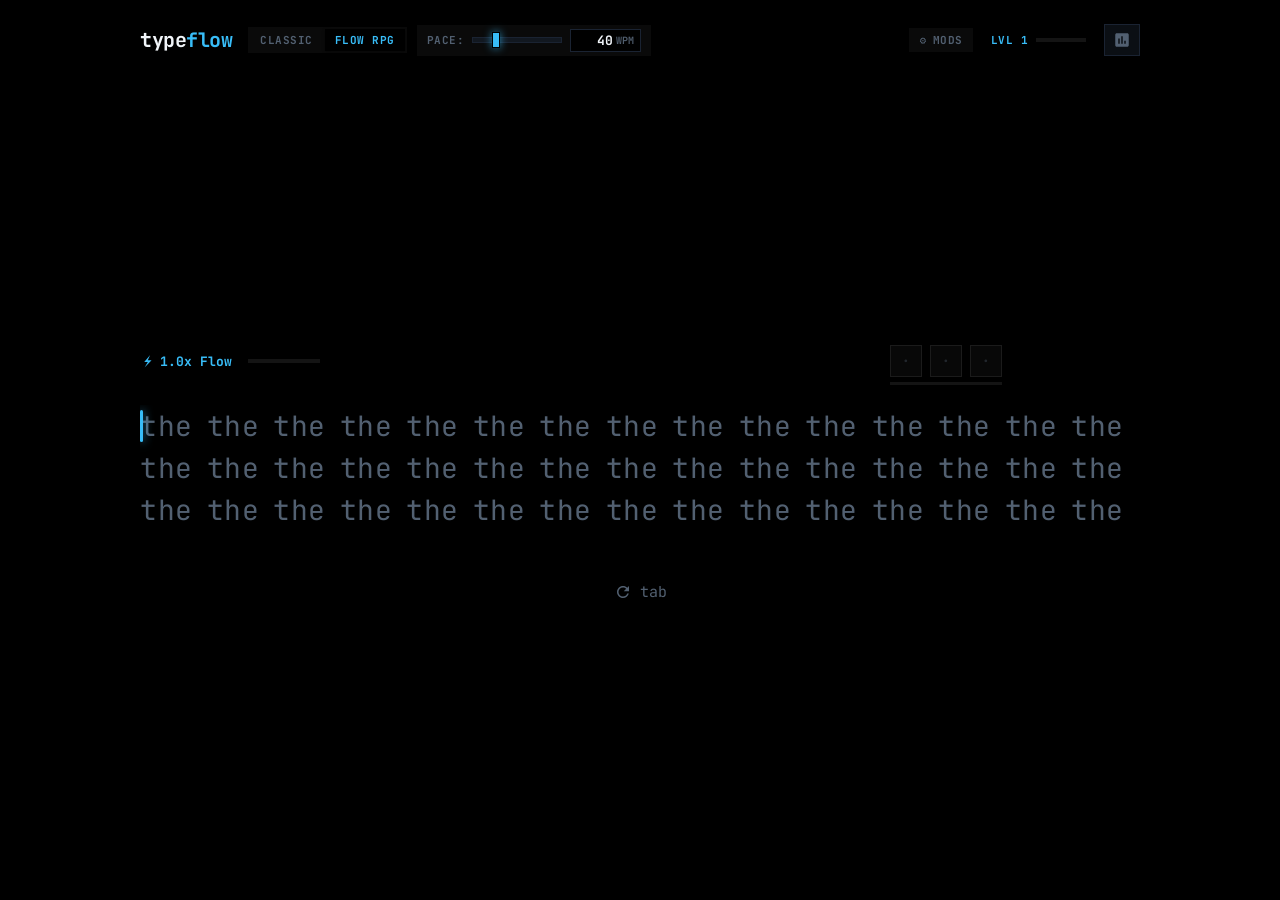
==== commit ce4013d1: "feat(mods): extract GhostPacerModel, template.html, and add word difficulty, punctuation, and capita" ====
--- a/index.html
+++ b/index.html
@@ -119,7 +119,7 @@
   color: var(--text-color);
 }
 .mode-tab.active {
-  background: var(--bg-primary);
+  background: var(--bg-color);
   color: var(--main-color);
   border: none;
   box-shadow: 0 1px 3px rgba(0, 0, 0, 0.4);
@@ -172,13 +172,15 @@
   top: calc(100% + 8px);
   right: 0;
   width: 320px;
+  max-height: calc(100vh - 80px);
+  overflow-y: auto;
   background: #080c10;
   border: 1px solid var(--border-color);
   box-shadow: 0 16px 40px rgba(0, 0, 0, 0.95), 0 0 16px color-mix(in srgb, var(--main-color) 12%, transparent);
   padding: 14px;
   display: flex;
   flex-direction: column;
-  gap: 12px;
+  gap: 10px;
   z-index: 60;
   animation: popoverFadeIn 0.15s ease-out;
 }
@@ -373,11 +375,19 @@
   color: var(--sub-color);
   font-weight: 700;
   letter-spacing: 0.5px;
+  white-space: nowrap;
+}
+.ghost-slider-pill .diff-slider {
+  flex: 1;
+  min-width: 0;
+  width: auto;
 }
 .ghost-slider-pill .ghost-val {
   font-size: 12px;
   font-variant-numeric: tabular-nums;
   min-width: 54px;
+  text-align: right;
+  white-space: nowrap;
   font-weight: 600;
   color: var(--text-color);
 }
@@ -385,9 +395,9 @@
   background: var(--bg-secondary);
   border: 1px solid var(--border-color);
   border-radius: 0px;
-  padding: 3px 8px;
+  padding: 6px 10px;
   display: flex;
-  align-items: center;
+  flex-direction: column;
   gap: 8px;
   font-size: 12px;
   font-family: var(--font-mono);
@@ -404,9 +414,12 @@
   background: rgba(0, 0, 0, 0.4);
   border: 1px solid rgba(255, 255, 255, 0.08);
   border-radius: 0px;
-  padding: 1px;
+  padding: 2px;
+  width: 100%;
 }
 .hd-mode-btn {
+  flex: 1;
+  text-align: center;
   background: none;
   border: none;
   color: var(--sub-color);
@@ -415,7 +428,7 @@
   font-weight: 700;
   text-transform: uppercase;
   letter-spacing: 0.5px;
-  padding: 3px 8px;
+  padding: 4px 8px;
   border-radius: 0px;
   cursor: pointer;
   transition: all 0.15s ease;
@@ -432,8 +445,7 @@
   display: flex;
   align-items: center;
   gap: 8px;
-  padding-left: 6px;
-  border-left: 1px solid var(--border-color);
+  width: 100%;
 }
 .hd-word-slider-group .hd-label {
   font-size: 11px;
@@ -441,11 +453,19 @@
   color: var(--sub-color);
   font-weight: 700;
   letter-spacing: 0.5px;
+  white-space: nowrap;
+}
+.hd-word-slider-group .diff-slider {
+  flex: 1;
+  min-width: 0;
+  width: auto;
 }
 .hd-word-slider-group .hd-val {
   font-size: 12px;
   font-variant-numeric: tabular-nums;
-  min-width: 80px;
+  min-width: 54px;
+  text-align: right;
+  white-space: nowrap;
   font-weight: 600;
   color: var(--text-color);
 }
@@ -875,16 +895,6 @@
 }
 .flow-recap-pill {
   display: none !important;
-}
-.flow-recap-pill .key-hint {
-  font-family: var(--font-mono);
-  font-size: 10px;
-  font-weight: 700;
-  padding: 1px 5px;
-  border-radius: 0px;
-  background: var(--sub-alt-color);
-  border: 1px solid var(--border-color);
-  color: var(--main-color);
 }
 .results-section {
   display: none;
@@ -1589,9 +1599,11 @@
 .history-table td {
   color: var(--text-color);
 }
+.classic-history-row,
 .flow-history-row {
   transition: background 0.15s ease;
 }
+.classic-history-row:hover,
 .flow-history-row:hover {
   background: color-mix(in srgb, var(--main-color) 10%, transparent);
 }
@@ -2030,8 +2042,6 @@
   }
 }
 header .header-left,
-header .header-controls,
-header .header-actions,
 #brand-logo {
   opacity: var(--focus-opacity, 1);
   transition: opacity 0.15s ease-out;
@@ -2978,7 +2988,7 @@
             <span class="diff-label">Pace:</span>
             <input type="range" id="diff-slider" class="diff-slider" min="15" max="120" step="1" value="40" aria-label="Difficulty slider">
             <div class="diff-input-wrap">
-              <input type="number" id="diff-input" class="diff-input" min="10" max="300" step="1" value="40" aria-label="Target WPM input">
+              <input type="number" id="diff-input" class="diff-input" min="5" max="300" step="1" value="40" aria-label="Target WPM input">
               <span class="diff-unit">wpm</span>
             </div>
           </div>
@@ -3034,6 +3044,41 @@
                 <span class="ghost-label">Pace:</span>
                 <input type="range" id="ghost-slider" class="diff-slider" min="15" max="150" step="5" value="50" aria-label="Ghost Cursor speed slider">
                 <span class="ghost-val" id="ghost-val">50 WPM</span>
+              </div>
+            </div>
+            <div class="mod-card" id="mod-card-difficulty">
+              <div class="mod-card-top">
+                <div class="mod-info">
+                  <span class="mod-tag">MOD 03 // CLASSIC</span>
+                  <span class="mod-name">Word Difficulty</span>
+                </div>
+              </div>
+              <div class="hd-mode-toggle" id="word-diff-toggle" role="group" aria-label="Classic Word Pool Difficulty">
+                <button type="button" class="hd-mode-btn" id="word-diff-easy" data-difficulty="easy" title="Easy Pool (Top 200 short & common words)">Easy</button>
+                <button type="button" class="hd-mode-btn active" id="word-diff-normal" data-difficulty="normal" title="Normal Pool (Balanced 1,000 words)">Normal</button>
+                <button type="button" class="hd-mode-btn" id="word-diff-hard" data-difficulty="hard" title="Hard Pool (Long & complex 1,000 words)">Hard</button>
+              </div>
+            </div>
+            <div class="mod-card" id="mod-card-punct">
+              <div class="mod-card-top">
+                <div class="mod-info">
+                  <span class="mod-tag">MOD 04</span>
+                  <span class="mod-name">Punctuation</span>
+                </div>
+                <button type="button" class="icon-btn" id="punct-btn" title="Toggle Punctuation (. , ! ? ' &quot; -)" aria-pressed="false">
+                  <span>@!</span>
+                </button>
+              </div>
+            </div>
+            <div class="mod-card" id="mod-card-caps">
+              <div class="mod-card-top">
+                <div class="mod-info">
+                  <span class="mod-tag">MOD 05</span>
+                  <span class="mod-name">Capital Letters</span>
+                </div>
+                <button type="button" class="icon-btn" id="caps-btn" title="Toggle Capital Letters at the start of words" aria-pressed="false">
+                  <span>Aa</span>
+                </button>
               </div>
             </div>
             <div class="mod-card" id="mod-card-sound">
@@ -3220,7 +3265,7 @@
               <path d="M5 13h11.86l-5.43 5.43 1.42 1.42L21.14 12l-8.29-8.29-1.42 1.42L16.86 11H5v2z"/>
             </svg>
             <span id="next-test-btn-label">Next Test</span>
-            <span class="key-hint" id="next-test-btn-hint" style="background: rgba(0,0,0,0.18); border-color: rgba(0,0,0,0.2); color: #000000;">Tab + Enter</span>
+            <span class="key-hint" id="next-test-btn-hint" style="background: rgba(0,0,0,0.18); border-color: rgba(0,0,0,0.2); color: #000000;">tab</span>
           </button>
         </div>
       </section>
@@ -3430,7 +3475,7 @@
                   </div>
                 </div>
                 <div class="history-table-wrap">
-                  <div class="history-table-title">Recent Tests</div>
+                  <div class="history-table-title">⏱️ Recent Tests <span style="font-weight: 400; font-size: 11px; color: var(--sub-color); margin-left: 6px;">(Click a row to inspect timeline graph)</span></div>
                   <table class="history-table">
                     <thead>
                       <tr>
@@ -3571,11 +3616,13 @@
     MOMENTUM_MAX: 1.20,
     APEX_THRESHOLD: 1.00,
     TRANSITION_THRESHOLD: 0.85,
+    CONTINUATION_FLOOR: 0.50,
     ACCEL_PER_CLEAN_WORD: 0.04,
     DAMPENED_STUMBLE_PENALTY: 0.08,
-    NORMAL_STUMBLE_PENALTY: 0.18,
+    NORMAL_STUMBLE_PENALTY: 0.12,
+    ERROR_PENALTY: 0.25,
     CUSHION_TIME_MS: 3000,
-    IDLE_DECAY_RATE_PER_SEC: 0.05,
+    IDLE_DECAY_RATE_PER_SEC: 0.06,
     CHALLENGE_SCALE: {
       SUB_FLOW: 0.35,
       TRANSITION: 0.85,
@@ -3589,15 +3636,41 @@
     INPUT_MAX: 300,
     DEFAULT_WPM: 40
   },
+  HIDDEN: {
+    METHODS: ['word', 'char'],
+    DEFAULT_METHOD: 'word',
+    WORD_DISTANCE_MIN: 1,
+    WORD_DISTANCE_MAX: 6,
+    DEFAULT_WORD_DISTANCE: 1
+  },
+  GHOST: {
+    MIN_WPM: 15,
+    MAX_WPM: 150,
+    DEFAULT_WPM: 50,
+    FADE_DELAY_MS: 600,
+    RESET_DELAY_MS: 1200,
+    MAX_FRAME_DT_MS: 100
+  },
   CLASSIC: {
     DURATIONS: [15, 30, 60],
-    DEFAULT_DURATION: 30
+    DEFAULT_DURATION: 30,
+    DIFFICULTIES: ['easy', 'normal', 'hard'],
+    DEFAULT_DIFFICULTY: 'normal'
+  },
+  TEXT_MODS: {
+    DIFFICULTIES: ['easy', 'normal', 'hard'],
+    DEFAULT_DIFFICULTY: 'normal',
+    DEFAULT_PUNCTUATION: false,
+    DEFAULT_CAPITALS: false
   },
   NEST: {
     MAX_SLOTS: 3,
     CRACK_WORD: 'egg',
     DROP_CHANCE_BASE: 0.15,
-    STREAK_BONUS_INTERVAL: 15
+    STREAK_BONUS_INTERVAL: 15,
+    CHARGE_MAX: 100.0,
+    CHARGE_TYPO_PENALTY: 12.0,
+    CHARGE_SLOW_PENALTY: 3.0
   },
   STREAM_BUFFER: {
     INITIAL_WORD_COUNT: 60,
@@ -3605,9 +3678,12 @@
     REFILL_BATCH_SIZE: 30
   },
   STORAGE_KEYS: {
-    CLASSIC_STATS: 'typeflow_classic_stats_v1',
-    GAME_SAVE:     'typeflow_game_save_v2',
-    ACTIVE_MODE:   'typeflow_active_mode'
+    CLASSIC_STATS:    'typeflow_classic_stats_v1',
+    GAME_SAVE:        'typeflow_game_save_v2',
+    ACTIVE_MODE:      'typeflow_active_mode',
+    WORD_DIFFICULTY:  'typeflow_word_difficulty',
+    PUNCTUATION_MODE: 'typeflow_punctuation_mode',
+    CAPITALS_MODE:    'typeflow_capitals_mode'
   }
 };
 if (typeof window !== 'undefined') {
@@ -3819,6 +3895,38 @@
   return base * getClassicTypabilityMultiplier(word);
 });
 const CLASSIC_TOTAL_WEIGHT = CLASSIC_WEIGHTS.reduce((a, b) => a + b, 0);
+const CLASSIC_WEIGHTS_EASY = RAW_WORDS_LIST.map((word, i) => {
+  if (i >= 200 || word.length > 6) return 0;
+  const base = i < 80 ? (0.65 / 80) : (0.35 / 120);
+  const lenMult = word.length <= 2 ? 0.55 : (word.length <= 5 ? 1.25 : 0.90);
+  return base * lenMult;
+});
+const CLASSIC_TOTAL_EASY = CLASSIC_WEIGHTS_EASY.reduce((a, b) => a + b, 0);
+const CLASSIC_WEIGHTS_HARD = RAW_WORDS_LIST.map((word, i) => {
+  let base;
+  if (i < 100) base = 0.08 / 100;
+  else if (i < 350) base = 0.22 / 250;
+  else if (i < 700) base = 0.38 / 350;
+  else base = 0.32 / 300;
+  const len = word.length;
+  const lenMult = len <= 3 ? 0.05
+                : len === 4 ? 0.25
+                : len === 5 ? 0.65
+                : len === 6 ? 1.15
+                : len === 7 ? 1.60 : 2.20;
+  return base * lenMult;
+});
+const CLASSIC_TOTAL_HARD = CLASSIC_WEIGHTS_HARD.reduce((a, b) => a + b, 0);
+const CLASSIC_WEIGHTS_BY_DIFFICULTY = {
+  easy: CLASSIC_WEIGHTS_EASY,
+  normal: CLASSIC_WEIGHTS,
+  hard: CLASSIC_WEIGHTS_HARD
+};
+const CLASSIC_TOTAL_BY_DIFFICULTY = {
+  easy: CLASSIC_TOTAL_EASY,
+  normal: CLASSIC_TOTAL_WEIGHT,
+  hard: CLASSIC_TOTAL_HARD
+};
 const LEFT_HAND = new Set("qwertasdfgzxcvb".split(""));
 const TOP_ROW   = new Set("qwertyuiop".split(""));
 const BOT_ROW   = new Set("zxcvbnm".split(""));
@@ -4403,17 +4511,90 @@
 function getSrsWeightedRandomWords(unlockedRanks, userStats, targetWpm, count = 70, currentMomentum = 0, bigramLedger = null) {
   return generateWords(count, unlockedRanks, DICTIONARY, userStats, targetWpm, currentMomentum, bigramLedger);
 }
-function getRandomWords(count = 70, recentBuffer = null) {
+const CONTRACTION_MAP = {
+  do: "don't",
+  can: "can't",
+  will: "won't",
+  it: "it's",
+  that: "that's",
+  what: "what's",
+  there: "there's",
+  he: "he's",
+  she: "she's",
+  we: "we're",
+  they: "they're",
+  you: "you're",
+  would: "wouldn't",
+  could: "couldn't",
+  should: "shouldn't",
+  have: "haven't",
+  not: "isn't"
+};
+const REVERSE_CONTRACTION_MAP = Object.entries(CONTRACTION_MAP).reduce((acc, [base, contracted]) => {
+  acc[contracted] = base;
+  return acc;
+}, {});
+function capitalizeFirstLetter(word) {
+  if (!word || typeof word !== 'string') return word;
+  return word.replace(/[a-zA-Z]/, ch => ch.toUpperCase());
+}
+function applyTextModifiers(words = [], options = {}, state = null) {
+  if (!Array.isArray(words) || words.length === 0) return [];
+  const capitals = Boolean(options && options.capitals);
+  const punctuation = Boolean(options && options.punctuation);
+  if (!capitals && !punctuation) return words.slice();
+  const tracker = (state && typeof state === 'object')
+    ? state
+    : { forceNextCapital: punctuation && capitals };
+  return words.map((rawWord) => {
+    let w = String(rawWord || '');
+    if (!w) return w;
+    const lower = w.toLowerCase();
+    const shouldCap = capitals && (tracker.forceNextCapital || Math.random() < 0.20);
+    tracker.forceNextCapital = false;
+    if (punctuation) {
+      if (CONTRACTION_MAP[lower] && Math.random() < 0.28) {
+        w = CONTRACTION_MAP[lower];
+      } else if (Math.random() < 0.22) {
+        const roll = Math.random();
+        if (roll < 0.45) {
+          w = w + ',';
+        } else if (roll < 0.75) {
+          w = w + '.';
+          tracker.forceNextCapital = true;
+        } else if (roll < 0.83) {
+          w = w + '?';
+          tracker.forceNextCapital = true;
+        } else if (roll < 0.90) {
+          w = w + '!';
+          tracker.forceNextCapital = true;
+        } else if (roll < 0.95) {
+          w = `"${w}"`;
+        } else {
+          w = w + '-';
+        }
+      }
+    }
+    if (shouldCap) {
+      w = capitalizeFirstLetter(w);
+    }
+    return w;
+  });
+}
+function getRandomWords(count = 70, recentBuffer = null, difficulty = 'normal') {
   const result = [];
   const bufferCap = 20;
   const buffer = recentBuffer || [];
+  const diffKey = (difficulty === 'easy' || difficulty === 'hard') ? difficulty : 'normal';
+  const weights = CLASSIC_WEIGHTS_BY_DIFFICULTY[diffKey] || CLASSIC_WEIGHTS;
+  const totalWeight = CLASSIC_TOTAL_BY_DIFFICULTY[diffKey] || CLASSIC_TOTAL_WEIGHT;
   for (let i = 0; i < count; i++) {
     let word;
     for (let attempts = 0; attempts < 60; attempts++) {
-      let r = Math.random() * CLASSIC_TOTAL_WEIGHT;
+      let r = Math.random() * totalWeight;
       let idx = 0;
-      for (let j = 0; j < CLASSIC_WEIGHTS.length; j++) {
-        r -= CLASSIC_WEIGHTS[j];
+      for (let j = 0; j < weights.length; j++) {
+        r -= weights[j];
         if (r <= 0) {
           idx = j;
           break;
@@ -4432,6 +4613,7 @@
   constructor(dictionary = DICTIONARY) {
     this.dictionary = dictionary;
     this.classicBuffer = [];
+    this.textModState = { forceNextCapital: true };
     this.rankedWords = dictionary.map(d => d.word);
     this.wordByRank = new Map();
     this.wordByText = new Map();
@@ -4446,14 +4628,31 @@
     return getWordMetadata(rank);
   }
   getWordByText(text) {
-    const raw = this.wordByText.get(text);
+    if (!text || typeof text !== 'string') return null;
+    let raw = this.wordByText.get(text);
+    if (!raw) {
+      const stripped = text.replace(/^[^a-zA-Z]+|[^a-zA-Z]+$/g, '').toLowerCase();
+      const base = REVERSE_CONTRACTION_MAP[stripped] || stripped.replace(/[^a-z]/g, '');
+      raw = this.wordByText.get(base);
+    }
     return raw ? getWordMetadata(raw.rank) : null;
   }
-  generateBatch(count, unlockedRanks, userStats, targetWpm, currentMomentum, bigramLedger = null) {
-    return generateWords(count, unlockedRanks, this.dictionary, userStats, targetWpm, currentMomentum, bigramLedger || this.bigramLedger);
-  }
-  generateClassicBatch(count = 70) {
-    return getRandomWords(count, this.classicBuffer);
+  generateBatch(count, unlockedRanks, userStats, targetWpm, currentMomentum, bigramLedger = null, textModOptions = null) {
+    const words = generateWords(count, unlockedRanks, this.dictionary, userStats, targetWpm, currentMomentum, bigramLedger || this.bigramLedger);
+    if (textModOptions && (textModOptions.capitals || textModOptions.punctuation)) {
+      return this.applyTextModifiers(words, textModOptions);
+    }
+    return words;
+  }
+  generateClassicBatch(count = 70, difficulty = 'normal', textModOptions = null) {
+    const words = getRandomWords(count, this.classicBuffer, difficulty);
+    if (textModOptions && (textModOptions.capitals || textModOptions.punctuation)) {
+      return this.applyTextModifiers(words, textModOptions);
+    }
+    return words;
+  }
+  applyTextModifiers(words = [], options = {}) {
+    return applyTextModifiers(words, options, this.textModState);
   }
   getAnchors(unlockedRanks, userStats, bigramLedger = null) {
     return getAnchorWords(unlockedRanks, this.dictionary, userStats, bigramLedger || this.bigramLedger);
@@ -4474,6 +4673,7 @@
   resetHistory() {
     resetRecentHistory();
     this.classicBuffer = [];
+    this.textModState = { forceNextCapital: true };
   }
   rollEgg(unlockedRanks, streak = 0, forceRarity = null, wordStats = {}, targetWpm = 40, pendingRanks = [], bigramLedger = null) {
     return rollNewEgg(unlockedRanks, streak, forceRarity, wordStats, targetWpm, pendingRanks, bigramLedger);
@@ -4484,6 +4684,9 @@
   window.RAW_WORDS_LIST = RAW_WORDS_LIST;
   window.CLASSIC_WEIGHTS = CLASSIC_WEIGHTS;
   window.CLASSIC_TOTAL_WEIGHT = CLASSIC_TOTAL_WEIGHT;
+  window.CLASSIC_WEIGHTS_BY_DIFFICULTY = CLASSIC_WEIGHTS_BY_DIFFICULTY;
+  window.CLASSIC_TOTAL_BY_DIFFICULTY = CLASSIC_TOTAL_BY_DIFFICULTY;
+  window.applyTextModifiers = applyTextModifiers;
   window.getClassicTypabilityMultiplier = getClassicTypabilityMultiplier;
   window.RANKED_WORDS = RANKED_WORDS;
   window.DICTIONARY = DICTIONARY;
@@ -4517,6 +4720,9 @@
     RAW_WORDS_LIST,
     CLASSIC_WEIGHTS,
     CLASSIC_TOTAL_WEIGHT,
+    CLASSIC_WEIGHTS_BY_DIFFICULTY,
+    CLASSIC_TOTAL_BY_DIFFICULTY,
+    applyTextModifiers,
     getClassicTypabilityMultiplier,
     RANKED_WORDS,
     DICTIONARY,
@@ -4545,22 +4751,10 @@
     WordsModel
   };
 }
-var _EventEmitter = (typeof EventEmitter !== 'undefined') ? EventEmitter : null;
-if (!_EventEmitter && typeof require !== 'undefined') {
-  try {
-    _EventEmitter = require('../core/EventEmitter.js').EventEmitter;
-  } catch (e) {}
-}
-if (!_EventEmitter) {
-  _EventEmitter = class {
-    constructor() { this._listeners = new Map(); }
-    on(event, handler) { if (!this._listeners.has(event)) this._listeners.set(event, []); this._listeners.get(event).push(handler); return () => this.off(event, handler); }
-    off(event, handler) { const l = this._listeners.get(event); if (!l) return; const i = l.indexOf(handler); if (i !== -1) l.splice(i, 1); }
-    emit(event, ...args) { const l = this._listeners.get(event); if (!l) return; l.slice().forEach(fn => { try { fn(...args); } catch(e) { console.error(e); } }); }
-    removeAllListeners(event) { if (event) this._listeners.delete(event); else this._listeners.clear(); }
-  };
-}
-class FlowModel extends _EventEmitter {
+var _FlowEmitterBase = (typeof EventEmitter !== 'undefined')
+  ? EventEmitter
+  : (typeof require !== 'undefined' ? require('../core/EventEmitter.js').EventEmitter : class {});
+class FlowModel extends _FlowEmitterBase {
   constructor(options = {}) {
     super();
     this.targetWpm = options.targetWpm || 40;
@@ -4759,22 +4953,10 @@
 if (typeof module !== 'undefined' && module.exports) {
   module.exports = { FlowModel };
 }
-var _EventEmitter = (typeof EventEmitter !== 'undefined') ? EventEmitter : null;
-if (!_EventEmitter && typeof require !== 'undefined') {
-  try {
-    _EventEmitter = require('../core/EventEmitter.js').EventEmitter;
-  } catch (e) {}
-}
-if (!_EventEmitter) {
-  _EventEmitter = class {
-    constructor() { this._listeners = new Map(); }
-    on(event, handler) { if (!this._listeners.has(event)) this._listeners.set(event, []); this._listeners.get(event).push(handler); return () => this.off(event, handler); }
-    off(event, handler) { const l = this._listeners.get(event); if (!l) return; const i = l.indexOf(handler); if (i !== -1) l.splice(i, 1); }
-    emit(event, ...args) { const l = this._listeners.get(event); if (!l) return; l.slice().forEach(fn => { try { fn(...args); } catch(e) { console.error(e); } }); }
-    removeAllListeners(event) { if (event) this._listeners.delete(event); else this._listeners.clear(); }
-  };
-}
-class SessionModel extends _EventEmitter {
+var _SessionEmitterBase = (typeof EventEmitter !== 'undefined')
+  ? EventEmitter
+  : (typeof require !== 'undefined' ? require('../core/EventEmitter.js').EventEmitter : class {});
+class SessionModel extends _SessionEmitterBase {
   constructor(options = {}) {
     super();
     this.mode = options.mode || 'flow'; // 'classic' | 'flow'
@@ -5607,22 +5789,10 @@
 if (typeof module !== 'undefined' && module.exports) {
   module.exports = { SessionModel };
 }
-var _EventEmitter = (typeof EventEmitter !== 'undefined') ? EventEmitter : null;
-if (!_EventEmitter && typeof require !== 'undefined') {
-  try {
-    _EventEmitter = require('../core/EventEmitter.js').EventEmitter;
-  } catch (e) {}
-}
-if (!_EventEmitter) {
-  _EventEmitter = class {
-    constructor() { this._listeners = new Map(); }
-    on(event, handler) { if (!this._listeners.has(event)) this._listeners.set(event, []); this._listeners.get(event).push(handler); return () => this.off(event, handler); }
-    off(event, handler) { const l = this._listeners.get(event); if (!l) return; const i = l.indexOf(handler); if (i !== -1) l.splice(i, 1); }
-    emit(event, ...args) { const l = this._listeners.get(event); if (!l) return; l.slice().forEach(fn => { try { fn(...args); } catch(e) { console.error(e); } }); }
-    removeAllListeners(event) { if (event) this._listeners.delete(event); else this._listeners.clear(); }
-  };
-}
-class EggNestModel extends _EventEmitter {
+var _NestEmitterBase = (typeof EventEmitter !== 'undefined')
+  ? EventEmitter
+  : (typeof require !== 'undefined' ? require('../core/EventEmitter.js').EventEmitter : class {});
+class EggNestModel extends _NestEmitterBase {
   constructor(options = {}) {
     super();
     this.maxSlots = options.maxSlots || 3;
@@ -5826,6 +5996,111 @@
 }
 if (typeof module !== 'undefined' && module.exports) {
   module.exports = { EggNestModel };
+}
+var _GhostEmitterBase = (typeof EventEmitter !== 'undefined')
+  ? EventEmitter
+  : (typeof require !== 'undefined' ? require('../core/EventEmitter.js').EventEmitter : class {});
+class GhostPacerModel extends _GhostEmitterBase {
+  constructor(options = {}) {
+    super();
+    this.minWpm = options.minWpm || 15;
+    this.maxWpm = options.maxWpm || 150;
+    this.maxFrameDtMs = options.maxFrameDtMs || 100;
+    this.enabled = Boolean(options.enabled);
+    this.speed = this.clampSpeed(options.speed !== undefined ? options.speed : 50);
+    this.totalChars = 0;
+    this.isRunning = false;
+    this.needsSync = true;
+    this.consecutiveWords = 0;
+  }
+  clampSpeed(speed) {
+    const parsed = parseInt(speed, 10);
+    const num = (typeof parsed === 'number' && !isNaN(parsed) && parsed > 0) ? parsed : 50;
+    return Math.max(this.minWpm, Math.min(this.maxWpm, num));
+  }
+  setSpeed(speed) {
+    this.speed = this.clampSpeed(speed);
+    this.emit('speedChanged', this.speed);
+    return this.speed;
+  }
+  setEnabled(enabled) {
+    this.enabled = Boolean(enabled);
+    if (this.enabled) {
+      this.needsSync = true;
+    } else {
+      this.isRunning = false;
+    }
+    this.emit('enabledChanged', this.enabled);
+    return this.enabled;
+  }
+  toggle() {
+    return this.setEnabled(!this.enabled);
+  }
+  getCharCumulativeIndex(words = [], wordIdx = 0, charIdx = 0) {
+    const list = Array.isArray(words) ? words : [];
+    let total = 0;
+    for (let i = 0; i < wordIdx && i < list.length; i++) {
+      total += list[i].length + 1;
+    }
+    return total + charIdx;
+  }
+  mapCharsToPosition(words = [], totalChars = this.totalChars) {
+    const list = Array.isArray(words) ? words : [];
+    let remaining = Math.max(0, totalChars);
+    for (let i = 0; i < list.length; i++) {
+      const wLen = list[i].length;
+      const totalSlot = wLen + 1;
+      if (remaining < totalSlot) {
+        const charIdx = Math.floor(remaining);
+        const fraction = remaining - charIdx;
+        return {
+          wordIdx: i,
+          charIdx: Math.min(charIdx, wLen),
+          fraction,
+          isOutOfBounds: false
+        };
+      }
+      remaining -= totalSlot;
+    }
+    return {
+      wordIdx: Math.max(0, list.length - 1),
+      charIdx: 999,
+      fraction: 0,
+      isOutOfBounds: true
+    };
+  }
+  advance(dtMs, words = []) {
+    const clampedDt = Math.max(0, Math.min(this.maxFrameDtMs, Number(dtMs) || 0));
+    const charsPerMs = (this.speed * 5) / 60000;
+    this.totalChars += charsPerMs * clampedDt;
+    return this.mapCharsToPosition(words, this.totalChars);
+  }
+  syncToPlayer(words = [], wordIdx = 0, charIdx = 0) {
+    this.totalChars = this.getCharCumulativeIndex(words, wordIdx, charIdx);
+    return this.totalChars;
+  }
+  compensateInsertedWords(insertedWords = []) {
+    if (!Array.isArray(insertedWords) || insertedWords.length === 0) return this.totalChars;
+    const insertedChars = insertedWords.reduce((acc, w) => acc + w.length + 1, 0);
+    this.totalChars += insertedChars;
+    return this.totalChars;
+  }
+  isPlayerAhead(words = [], wordIdx = 0, charIdx = 0) {
+    const playerCumIdx = this.getCharCumulativeIndex(words, wordIdx, charIdx);
+    return playerCumIdx > Math.floor(this.totalChars);
+  }
+  reset() {
+    this.totalChars = 0;
+    this.isRunning = false;
+    this.needsSync = true;
+    this.consecutiveWords = 0;
+  }
+}
+if (typeof window !== 'undefined') {
+  window.GhostPacerModel = GhostPacerModel;
+}
+if (typeof module !== 'undefined' && module.exports) {
+  module.exports = { GhostPacerModel };
 }
 const ACHIEVEMENTS = {
   cruising_60: {
@@ -6150,7 +6425,7 @@
     tier: 'feat',
     title: 'Shock Absorber',
     icon: '🛡️',
-    desc: 'Absorb a typo above 100% Apex using the Cushion Buffer without dropping below 85% Flow, and recover back to 100%.',
+    desc: 'Absorb a fixed typo or slow word above 100% Apex using the Cushion Buffer without dropping below 85% Flow, and recover back to 100%.',
     category: 'feats'
   },
   in_stride_crack: {
@@ -6673,8 +6948,8 @@
     icon: '🕸️',
     desc: 'Synthwave wireframe laser frame with perspective corner grids and subtle CRT scanlines.',
     reqLevel: 11,
-    reqTrophies: ['flow_architect'],
-    reqLabel: 'Lv. 11 or Flow Architect Trophy',
+    reqTrophies: ['lexicon_architect'],
+    reqLabel: 'Lv. 11 or Lexicon Architect Trophy',
     swatches: ['#e879f9', '#22d3ee', '#7928ca']
   },
   solar_flame: {
@@ -6684,8 +6959,8 @@
     icon: '🔥',
     desc: 'Procedural organic flames generated via SVG turbulence filters with rising combustion embers.',
     reqLevel: 16,
-    reqTrophies: ['unstoppable_current', 'supersonic_90'],
-    reqLabel: 'Lv. 16 or Unstoppable / Supersonic',
+    reqTrophies: ['unbroken_stream', 'triple_digits'],
+    reqLabel: 'Lv. 16 or Unbroken Stream / Triple Digits',
     swatches: ['#dc2626', '#f97316', '#fbbf24', '#fef08a']
   },
   hyperdrive_warp: {
@@ -6695,8 +6970,8 @@
     icon: '🚀',
     desc: 'Sci-fi velocity tunnel with radial speedline streaks around the viewport periphery.',
     reqLevel: 19,
-    reqTrophies: ['flow_grandmaster', 'mach_1'],
-    reqLabel: 'Lv. 19 or Grandmaster / Mach 1',
+    reqTrophies: ['zen_master', 'terminal_velocity'],
+    reqLabel: 'Lv. 19 or Zen Master / Terminal Velocity',
     swatches: ['#38bdf8', '#818cf8', '#f8fafc']
   }
 };
@@ -6730,8 +7005,8 @@
     icon: '☀️',
     desc: 'Blazing thermal gradient rising from cherry red and ember orange to solar gold.',
     reqLevel: 8,
-    reqTrophies: ['hot_streak'],
-    reqLabel: 'Lv. 8 or Hot Streak Trophy',
+    reqTrophies: ['redline_runner'],
+    reqLabel: 'Lv. 8 or Redline Runner Trophy',
     swatches: ['#dc2626', '#f97316', '#fbbf24', '#fef08a']
   },
   holo_glitch: {
@@ -6752,8 +7027,8 @@
     icon: '❄️',
     desc: 'Shimmering diamond cyan, polar ice, and snow-white crystalline refraction.',
     reqLevel: 15,
-    reqTrophies: ['ice_veins'],
-    reqLabel: 'Lv. 15 or Ice in the Veins Trophy',
+    reqTrophies: ['surgical_precision'],
+    reqLabel: 'Lv. 15 or Surgical Precision Trophy',
     swatches: ['#38bdf8', '#e0f2fe', '#ffffff', '#818cf8']
   },
   plasma_arc: {
@@ -6787,8 +7062,8 @@
     icon: '▁',
     desc: 'Full-character glowing cyan underline runner skimming beneath target letters.',
     reqLevel: 3,
-    reqTrophies: ['pace_setter'],
-    reqLabel: 'Lv. 3 or Pace Setter Trophy',
+    reqTrophies: ['rabbit_chaser'],
+    reqLabel: 'Lv. 3 or Rabbit Chaser Trophy',
     swatches: ['#22d3ee', '#0ea5e9']
   },
   theme_specter: {
@@ -6809,8 +7084,8 @@
     icon: '▢',
     desc: 'Full-character hollow terminal wireframe box framing the target pace character.',
     reqLevel: 6,
-    reqTrophies: ['ghost_whisperer'],
-    reqLabel: 'Lv. 6 or Ghost Whisperer Trophy',
+    reqTrophies: ['rabbit_chaser'],
+    reqLabel: 'Lv. 6 or Rabbit Chaser Trophy',
     swatches: ['#38bdf8', '#0f172a']
   },
   golden_hare: {
@@ -6820,8 +7095,8 @@
     icon: '🏆',
     desc: 'Championship radiant gold vertical capsule with warm amber luminescence.',
     reqLevel: 10,
-    reqTrophies: ['shadow_conqueror'],
-    reqLabel: 'Lv. 10 or Shadow Conqueror Trophy',
+    reqTrophies: ['shadow_boxer'],
+    reqLabel: 'Lv. 10 or Shadow Boxer Trophy',
     swatches: ['#fbbf24', '#f59e0b', '#fef08a']
   },
   shadow_rival: {
@@ -6831,8 +7106,8 @@
     icon: '⚔️',
     desc: 'Translucent dark-crimson block cursor with a razor-sharp crimson bottom edge.',
     reqLevel: 14,
-    reqTrophies: ['ghost_duelist'],
-    reqLabel: 'Lv. 14 or Ghost Duelist Trophy',
+    reqTrophies: ['shadow_boxer'],
+    reqLabel: 'Lv. 14 or Shadow Boxer Trophy',
     swatches: ['#f43f5e', '#881337']
   }
 };
@@ -6949,6 +7224,14 @@
       return !wasUnlocked && nowUnlocked;
     });
   }
+  getNewlyUnlockedOnAchievement(level = 1, prevAchievements = {}, nextAchievements = {}) {
+    const lv = Math.max(1, Number(level) || 1);
+    return this.listAll().filter(item => {
+      const wasUnlocked = this.isUnlocked(item.id, lv, prevAchievements);
+      const nowUnlocked = this.isUnlocked(item.id, lv, nextAchievements);
+      return !wasUnlocked && nowUnlocked;
+    });
+  }
 }
 if (typeof window !== 'undefined') {
   window.COSMETIC_THEMES = COSMETIC_THEMES;
@@ -6973,14 +7256,17 @@
   };
 }
 const STORAGE_KEYS = {
-  CLASSIC_STATS: 'typeflow_classic_stats_v1',
-  GAME_SAVE:     'typeflow_game_save_v2',
-  ACTIVE_MODE:   'typeflow_active_mode',
-  HIDDEN_MODE:   'typeflow_hidden_mode',
-  HIDDEN_METHOD: 'typeflow_hidden_method',
+  CLASSIC_STATS:    'typeflow_classic_stats_v1',
+  GAME_SAVE:        'typeflow_game_save_v2',
+  ACTIVE_MODE:      'typeflow_active_mode',
+  HIDDEN_MODE:      'typeflow_hidden_mode',
+  HIDDEN_METHOD:    'typeflow_hidden_method',
   HIDDEN_WORD_DIST: 'typeflow_hidden_word_dist',
-  GHOST_CURSOR:  'typeflow_ghost_cursor',
-  GHOST_SPEED:   'typeflow_ghost_speed'
+  GHOST_CURSOR:     'typeflow_ghost_cursor',
+  GHOST_SPEED:      'typeflow_ghost_speed',
+  WORD_DIFFICULTY:  'typeflow_word_difficulty',
+  PUNCTUATION_MODE: 'typeflow_punctuation_mode',
+  CAPITALS_MODE:    'typeflow_capitals_mode'
 };
 const DEFAULT_CLASSIC_STATS = {
   personalBests: {
@@ -6992,7 +7278,8 @@
   totalWords: 0,
   totalKeystrokes: 0,
   totalTimeSeconds: 0,
-  recentHistory: []
+  recentHistory: [],
+  lastClassicTest: null
 };
 const DEFAULT_GAME_SAVE = {
   level: 1,
@@ -7010,6 +7297,9 @@
   hiddenWordDistance: 1,
   ghostCursor: false,
   ghostSpeed: 50,
+  wordDifficulty: 'normal',
+  punctuationMode: false,
+  capitalsMode: false,
   achievements: {},
   achievementCounters: {
     tests60Wpm: 0,
@@ -7078,29 +7368,73 @@
       return JSON.parse(JSON.stringify(DEFAULT_CLASSIC_STATS));
     }
   }
-  recordClassicTest(duration, wpm, rawWpm, acc, consistency, keystrokes, wordsCount) {
+  recordClassicTest(duration, wpm, rawWpm, acc, consistency, keystrokes, wordsCount, details = null) {
     try {
       const stats = this.getClassicStats();
+      let dur = duration;
+      let w = wpm;
+      let raw = rawWpm;
+      let accuracy = acc;
+      let cons = consistency;
+      let keys = keystrokes;
+      let words = wordsCount;
+      let extra = details;
+      if (typeof duration === 'object' && duration !== null) {
+        dur = duration.duration;
+        w = duration.wpm;
+        raw = duration.rawWpm ?? duration.wpm;
+        accuracy = duration.accuracy ?? duration.acc;
+        cons = duration.consistency;
+        keys = duration.keystrokes ?? ((duration.correctChars || 0) + (duration.incorrectChars || 0));
+        words = duration.wordsCount ?? duration.words;
+        extra = duration;
+      }
       stats.totalTests += 1;
-      stats.totalKeystrokes += (keystrokes || 0);
-      stats.totalWords += (wordsCount || 0);
-      stats.totalTimeSeconds += (duration || 30);
-      const durKey = duration.toString();
-      if (!stats.personalBests[durKey] || wpm > stats.personalBests[durKey].wpm) {
+      stats.totalKeystrokes += (keys || 0);
+      stats.totalWords += (words || 0);
+      stats.totalTimeSeconds += (dur || 30);
+      const durKey = (dur || 30).toString();
+      if (!stats.personalBests[durKey] || w > stats.personalBests[durKey].wpm) {
         stats.personalBests[durKey] = {
-          wpm,
-          acc,
+          wpm: w,
+          acc: accuracy ?? 100,
           date: new Date().toISOString()
         };
       }
-      stats.recentHistory.unshift({
+      const wpmHistoryClone = (extra && Array.isArray(extra.wpmHistory))
+        ? JSON.parse(JSON.stringify(extra.wpmHistory))
+        : [];
+      const entry = Object.assign({
+        id: Date.now(),
         date: new Date().toLocaleDateString(undefined, { month: 'short', day: 'numeric', hour: '2-digit', minute: '2-digit' }),
-        duration,
-        wpm,
-        rawWpm,
-        acc,
-        consistency
+        mode: 'classic',
+        duration: dur || 30,
+        wpm: w || 0,
+        rawWpm: raw ?? w ?? 0,
+        accuracy: accuracy ?? 100,
+        acc: accuracy ?? 100,
+        consistency: cons ?? 100,
+        correctChars: (extra && extra.correctChars !== undefined) ? extra.correctChars : (keys || 0),
+        incorrectChars: (extra && extra.incorrectChars !== undefined) ? extra.incorrectChars : 0,
+        extraChars: (extra && extra.extraChars !== undefined) ? extra.extraChars : 0,
+        missedChars: (extra && extra.missedChars !== undefined) ? extra.missedChars : 0,
+        fixedErrors: (extra && extra.fixedErrors !== undefined) ? extra.fixedErrors : 0,
+        wordsCount: words || 0,
+        wpmHistory: wpmHistoryClone
+      }, extra || {}, {
+        duration: dur || 30,
+        wpm: w || 0,
+        rawWpm: raw ?? w ?? 0,
+        accuracy: accuracy ?? 100,
+        acc: accuracy ?? 100,
+        consistency: cons ?? 100,
+        wpmHistory: wpmHistoryClone
       });
+      stats.lastClassicTest = entry;
+      if (!Array.isArray(stats.recentHistory)) {
+        stats.recentHistory = [];
+      }
+      stats.recentHistory.unshift(entry);
       if (stats.recentHistory.length > 15) {
         stats.recentHistory.pop();
       }
@@ -7135,6 +7469,72 @@
     if (level >= 10) return 'Velocity Adept';
     if (level >= 5)  return 'Rhythm Apprentice';
     return 'Novice Typist';
+  }
+  normalizeHiddenMethod(val) {
+    if (val === 'char' || val === 'combo') return 'char';
+    return 'word';
+  }
+  clampHiddenWordDistance(val) {
+    const parsed = parseInt(val, 10);
+    if (isNaN(parsed) || parsed < 1 || parsed > 6) return 1;
+    return parsed;
+  }
+  clampGhostSpeed(val, strictClamp = false) {
+    const parsed = parseInt(val, 10);
+    if (isNaN(parsed) || parsed <= 0) return 50;
+    return strictClamp ? Math.max(15, Math.min(150, parsed)) : parsed;
+  }
+  normalizeWordDifficulty(val) {
+    if (val === 'easy' || val === 'normal' || val === 'hard') return val;
+    return 'normal';
+  }
+  normalizeEquippedCosmetics(equipped) {
+    const defaults = {
+      theme: 'oled_cyan',
+      flowFx: 'adaptive_resonance',
+      caret: 'line',
+      caretFx: 'rainbow_prism',
+      ghostStyle: 'phantom_line',
+      sound: 'clicky_blue'
+    };
+    if (!equipped || typeof equipped !== 'object') {
+      return Object.assign({}, defaults);
+    }
+    return Object.assign({}, defaults, equipped);
+  }
+  sanitizeGameSave(rawState) {
+    const defaultClone = JSON.parse(JSON.stringify(DEFAULT_GAME_SAVE));
+    const state = Object.assign(defaultClone, rawState || {});
+    if (!state.unlockedRanks || state.unlockedRanks.length === 0) {
+      state.unlockedRanks = [1];
+    }
+    if (state.eggBasket && state.eggBasket.length > 3) {
+      state.eggBasket = state.eggBasket.slice(0, 3);
+    }
+    if (!state.bigramLedger || typeof state.bigramLedger !== 'object') {
+      state.bigramLedger = {};
+    }
+    if (typeof state.hiddenMode !== 'boolean') {
+      state.hiddenMode = false;
+    }
+    state.hiddenMethod = this.normalizeHiddenMethod(state.hiddenMethod);
+    state.hiddenWordDistance = this.clampHiddenWordDistance(state.hiddenWordDistance);
+    if (typeof state.ghostCursor !== 'boolean') {
+      state.ghostCursor = false;
+    }
+    state.ghostSpeed = this.clampGhostSpeed(state.ghostSpeed, false);
+    state.wordDifficulty = this.normalizeWordDifficulty(state.wordDifficulty);
+    if (typeof state.punctuationMode !== 'boolean') {
+      state.punctuationMode = false;
+    }
+    if (typeof state.capitalsMode !== 'boolean') {
+      state.capitalsMode = false;
+    }
+    state.equippedCosmetics = this.normalizeEquippedCosmetics(state.equippedCosmetics);
+    if (!Array.isArray(state.flowHistory)) {
+      state.flowHistory = [];
+    }
+    return state;
   }
   getGameSave() {
     try {
@@ -7146,51 +7546,7 @@
         return fresh;
       }
       const parsed = JSON.parse(data);
-      const defaultClone = JSON.parse(JSON.stringify(DEFAULT_GAME_SAVE));
-      const state = Object.assign(defaultClone, parsed);
-      if (!state.unlockedRanks || state.unlockedRanks.length === 0) {
-        state.unlockedRanks = [1];
-      }
-      if (state.eggBasket && state.eggBasket.length > 3) {
-        state.eggBasket = state.eggBasket.slice(0, 3);
-      }
-      if (!state.bigramLedger || typeof state.bigramLedger !== 'object') {
-        state.bigramLedger = {};
-      }
-      if (typeof state.hiddenMode !== 'boolean') {
-        state.hiddenMode = false;
-      }
-      if (state.hiddenMethod !== 'char' && state.hiddenMethod !== 'word' && state.hiddenMethod !== 'combo') {
-        state.hiddenMethod = 'word';
-      } else if (state.hiddenMethod === 'combo') {
-        state.hiddenMethod = 'char';
-      }
-      if (typeof state.hiddenWordDistance !== 'number' || isNaN(state.hiddenWordDistance) || state.hiddenWordDistance < 1 || state.hiddenWordDistance > 5) {
-        state.hiddenWordDistance = 1;
-      }
-      if (typeof state.ghostCursor !== 'boolean') {
-        state.ghostCursor = false;
-      }
-      if (typeof state.ghostSpeed !== 'number' || isNaN(state.ghostSpeed) || state.ghostSpeed <= 0) {
-        state.ghostSpeed = 50;
-      }
-      const defaultCosmetics = {
-        theme: 'oled_cyan',
-        flowFx: 'adaptive_resonance',
-        caret: 'line',
-        caretFx: 'rainbow_prism',
-        ghostStyle: 'phantom_line',
-        sound: 'clicky_blue'
-      };
-      if (!state.equippedCosmetics || typeof state.equippedCosmetics !== 'object') {
-        state.equippedCosmetics = Object.assign({}, defaultCosmetics);
-      } else {
-        state.equippedCosmetics = Object.assign({}, defaultCosmetics, state.equippedCosmetics);
-      }
-      if (!Array.isArray(state.flowHistory)) {
-        state.flowHistory = [];
-      }
-      return state;
+      return this.sanitizeGameSave(parsed);
     } catch (e) {
       return JSON.parse(JSON.stringify(DEFAULT_GAME_SAVE));
     }
@@ -7541,17 +7897,16 @@
       const s = this._getStorage();
       if (s) {
         const val = s.getItem(STORAGE_KEYS.HIDDEN_METHOD);
-        if (val === 'char' || val === 'word') return val;
-        if (val === 'combo') return 'char';
+        if (val !== null) return this.normalizeHiddenMethod(val);
       }
       const save = this.getGameSave();
-      return (save.hiddenMethod === 'char') ? 'char' : 'word';
+      return this.normalizeHiddenMethod(save.hiddenMethod);
     } catch (e) {
       return 'word';
     }
   }
   setHiddenMethod(val) {
-    const method = (val === 'char' || val === 'combo') ? 'char' : 'word';
+    const method = this.normalizeHiddenMethod(val);
     try {
       const s = this._getStorage();
       if (s) s.setItem(STORAGE_KEYS.HIDDEN_METHOD, method);
@@ -7567,12 +7922,11 @@
     try {
       const s = this._getStorage();
       if (s) {
-        const val = parseInt(s.getItem(STORAGE_KEYS.HIDDEN_WORD_DIST), 10);
-        if (!isNaN(val) && val >= 1 && val <= 6) return val;
+        const raw = s.getItem(STORAGE_KEYS.HIDDEN_WORD_DIST);
+        if (raw !== null) return this.clampHiddenWordDistance(raw);
       }
       const save = this.getGameSave();
-      const dist = parseInt(save.hiddenWordDistance, 10);
-      return (!isNaN(dist) && dist >= 1 && dist <= 6) ? dist : 1;
+      return this.clampHiddenWordDistance(save.hiddenWordDistance);
     } catch (e) {
       return 1;
     }
@@ -7622,19 +7976,16 @@
       const s = this._getStorage();
       if (s) {
         const val = s.getItem(STORAGE_KEYS.GHOST_SPEED);
-        if (val !== null) {
-          const num = parseInt(val, 10);
-          if (!isNaN(num) && num > 0) return num;
-        }
+        if (val !== null) return this.clampGhostSpeed(val, false);
       }
       const save = this.getGameSave();
-      return (typeof save.ghostSpeed === 'number' && save.ghostSpeed > 0) ? save.ghostSpeed : 50;
+      return this.clampGhostSpeed(save.ghostSpeed, false);
     } catch (e) {
       return 50;
     }
   }
   setGhostSpeed(speed) {
-    const num = Math.max(15, Math.min(150, parseInt(speed, 10) || 50));
+    const num = this.clampGhostSpeed(speed, true);
     try {
       const s = this._getStorage();
       if (s) s.setItem(STORAGE_KEYS.GHOST_SPEED, String(num));
@@ -7644,6 +7995,84 @@
       return num;
     } catch (e) {
       return num;
+    }
+  }
+  getWordDifficulty() {
+    try {
+      const s = this._getStorage();
+      if (s) {
+        const val = s.getItem(STORAGE_KEYS.WORD_DIFFICULTY);
+        if (val !== null) return this.normalizeWordDifficulty(val);
+      }
+      const save = this.getGameSave();
+      return this.normalizeWordDifficulty(save.wordDifficulty);
+    } catch (e) {
+      return 'normal';
+    }
+  }
+  setWordDifficulty(diff) {
+    const clean = this.normalizeWordDifficulty(diff);
+    try {
+      const s = this._getStorage();
+      if (s) s.setItem(STORAGE_KEYS.WORD_DIFFICULTY, clean);
+      const save = this.getGameSave();
+      save.wordDifficulty = clean;
+      this.saveGameSave(save);
+      return clean;
+    } catch (e) {
+      return clean;
+    }
+  }
+  getPunctuationMode() {
+    try {
+      const s = this._getStorage();
+      if (s) {
+        const val = s.getItem(STORAGE_KEYS.PUNCTUATION_MODE);
+        if (val !== null) return val === 'true';
+      }
+      const save = this.getGameSave();
+      return !!save.punctuationMode;
+    } catch (e) {
+      return false;
+    }
+  }
+  setPunctuationMode(enabled) {
+    const val = !!enabled;
+    try {
+      const s = this._getStorage();
+      if (s) s.setItem(STORAGE_KEYS.PUNCTUATION_MODE, String(val));
+      const save = this.getGameSave();
+      save.punctuationMode = val;
+      this.saveGameSave(save);
+      return val;
+    } catch (e) {
+      return val;
+    }
+  }
+  getCapitalsMode() {
+    try {
+      const s = this._getStorage();
+      if (s) {
+        const val = s.getItem(STORAGE_KEYS.CAPITALS_MODE);
+        if (val !== null) return val === 'true';
+      }
+      const save = this.getGameSave();
+      return !!save.capitalsMode;
+    } catch (e) {
+      return false;
+    }
+  }
+  setCapitalsMode(enabled) {
+    const val = !!enabled;
+    try {
+      const s = this._getStorage();
+      if (s) s.setItem(STORAGE_KEYS.CAPITALS_MODE, String(val));
+      const save = this.getGameSave();
+      save.capitalsMode = val;
+      this.saveGameSave(save);
+      return val;
+    } catch (e) {
+      return val;
     }
   }
   getAchievements() {
@@ -7708,14 +8137,16 @@
         for (const t of classicStats.recentHistory) {
           if (t.duration >= 30) {
             const acc = t.accuracy ?? t.acc ?? 0;
-            if (t.wpm >= 60 && acc >= 96) counters.tests60Wpm++;
-            if (t.wpm >= 100 && acc >= 96) counters.tests100Wpm++;
-            if (acc >= 98) counters.tests98Acc++;
-            if (typeof t.incorrectChars === 'number' && t.incorrectChars === 0 && (!t.fixedErrors || t.fixedErrors === 0)) {
+            const wpm = t.wpm || 0;
+            if (wpm >= 60 && acc >= 96) counters.tests60Wpm++;
+            if (wpm >= 100 && acc >= 96) counters.tests100Wpm++;
+            if (wpm >= 50 && acc >= 98) counters.tests98Acc++;
+            if (wpm >= 50 && typeof t.incorrectChars === 'number' && t.incorrectChars === 0 && (!t.fixedErrors || t.fixedErrors === 0)) {
               counters.tests100RawAcc++;
             }
-            if (t.wpm >= 50 && t.consistency >= 85) counters.tests85Consistency++;
-            if (t.wpm >= 70 && t.consistency >= 92) counters.tests92Consistency++;
+            if (wpm >= 50 && t.consistency >= 85) counters.tests85Consistency++;
+            if (wpm >= 70 && t.consistency >= 92) counters.tests92Consistency++;
+            if (t.hiddenMode && acc >= 96) counters.testsHiddenMode++;
             modified = true;
           }
         }
@@ -7746,31 +8177,12 @@
   }
   getEquippedCosmetics() {
     const save = this.getGameSave();
-    return Object.assign(
-      {
-        theme: 'oled_cyan',
-        flowFx: 'adaptive_resonance',
-        caret: 'line',
-        caretFx: 'rainbow_prism',
-        ghostStyle: 'phantom_line',
-        sound: 'clicky_blue'
-      },
-      save.equippedCosmetics || {}
-    );
+    return this.normalizeEquippedCosmetics(save.equippedCosmetics);
   }
   setEquippedCosmetic(category, id) {
     if (!category || !id) return this.getEquippedCosmetics();
     const save = this.getGameSave();
-    if (!save.equippedCosmetics || typeof save.equippedCosmetics !== 'object') {
-      save.equippedCosmetics = {
-        theme: 'oled_cyan',
-        flowFx: 'adaptive_resonance',
-        caret: 'line',
-        caretFx: 'rainbow_prism',
-        ghostStyle: 'phantom_line',
-        sound: 'clicky_blue'
-      };
-    }
+    save.equippedCosmetics = this.normalizeEquippedCosmetics(save.equippedCosmetics);
     save.equippedCosmetics[category] = id;
     this.saveGameSave(save);
     return Object.assign({}, save.equippedCosmetics);
@@ -7829,6 +8241,20 @@
   getFlowHistory() {
     const save = this.getGameSave();
     return Array.isArray(save.flowHistory) ? save.flowHistory : [];
+  }
+  getLastClassicTest() {
+    const stats = this.getClassicStats();
+    if (stats.lastClassicTest && typeof stats.lastClassicTest === 'object') {
+      return stats.lastClassicTest;
+    }
+    if (Array.isArray(stats.recentHistory) && stats.recentHistory.length > 0) {
+      return stats.recentHistory[0];
+    }
+    return null;
+  }
+  getClassicHistory() {
+    const stats = this.getClassicStats();
+    return Array.isArray(stats.recentHistory) ? stats.recentHistory : [];
   }
 }
 const storageService = new StorageService();
@@ -9013,6 +9439,11 @@
     this.ghostSliderPill = elements.ghostSliderPill || (typeof document !== 'undefined' ? document.getElementById('ghost-slider-pill') : null);
     this.ghostSlider = elements.ghostSlider || (typeof document !== 'undefined' ? document.getElementById('ghost-slider') : null);
     this.ghostVal = elements.ghostVal || (typeof document !== 'undefined' ? document.getElementById('ghost-val') : null);
+    this.wordDiffEasy = elements.wordDiffEasy || (typeof document !== 'undefined' ? document.getElementById('word-diff-easy') : null);
+    this.wordDiffNormal = elements.wordDiffNormal || (typeof document !== 'undefined' ? document.getElementById('word-diff-normal') : null);
+    this.wordDiffHard = elements.wordDiffHard || (typeof document !== 'undefined' ? document.getElementById('word-diff-hard') : null);
+    this.punctBtn = elements.punctBtn || (typeof document !== 'undefined' ? document.getElementById('punct-btn') : null);
+    this.capsBtn = elements.capsBtn || (typeof document !== 'undefined' ? document.getElementById('caps-btn') : null);
     this.modsBtn = elements.modsBtn || (typeof document !== 'undefined' ? document.getElementById('mods-btn') : null);
     this.modsPopover = elements.modsPopover || (typeof document !== 'undefined' ? document.getElementById('mods-popover') : null);
     this.modsCloseBtn = elements.modsCloseBtn || (typeof document !== 'undefined' ? document.getElementById('mods-close-btn') : null);
@@ -9126,6 +9557,36 @@
         if (handlers.onGhostSpeedChange) handlers.onGhostSpeedChange(val);
       });
     }
+    const diffEasy = this.wordDiffEasy || ((typeof document !== 'undefined') ? document.getElementById('word-diff-easy') : null);
+    const diffNormal = this.wordDiffNormal || ((typeof document !== 'undefined') ? document.getElementById('word-diff-normal') : null);
+    const diffHard = this.wordDiffHard || ((typeof document !== 'undefined') ? document.getElementById('word-diff-hard') : null);
+    if (diffEasy) {
+      diffEasy.addEventListener('click', () => {
+        if (handlers.onWordDifficultyChange) handlers.onWordDifficultyChange('easy');
+      });
+    }
+    if (diffNormal) {
+      diffNormal.addEventListener('click', () => {
+        if (handlers.onWordDifficultyChange) handlers.onWordDifficultyChange('normal');
+      });
+    }
+    if (diffHard) {
+      diffHard.addEventListener('click', () => {
+        if (handlers.onWordDifficultyChange) handlers.onWordDifficultyChange('hard');
+      });
+    }
+    const punctBtn = this.punctBtn || ((typeof document !== 'undefined') ? document.getElementById('punct-btn') : null);
+    if (punctBtn) {
+      punctBtn.addEventListener('click', () => {
+        if (handlers.onPunctuationToggle) handlers.onPunctuationToggle();
+      });
+    }
+    const capsBtn = this.capsBtn || ((typeof document !== 'undefined') ? document.getElementById('caps-btn') : null);
+    if (capsBtn) {
+      capsBtn.addEventListener('click', () => {
+        if (handlers.onCapitalsToggle) handlers.onCapitalsToggle();
+      });
+    }
     const restartBtn = (typeof document !== 'undefined') ? document.getElementById('restart-btn') : null;
     const brandLogo = (typeof document !== 'undefined') ? document.getElementById('brand-logo') : null;
     if (restartBtn) {
@@ -9160,8 +9621,11 @@
         this.toggleModsPopover(false);
       });
     }
-    if (typeof document !== 'undefined') {
-      document.addEventListener('click', (e) => {
+    if (typeof document !== 'undefined' && typeof document.addEventListener === 'function') {
+      if (this._onDocClick && typeof document.removeEventListener === 'function') {
+        document.removeEventListener('click', this._onDocClick);
+      }
+      this._onDocClick = (e) => {
         const popover = this.modsPopover || document.getElementById('mods-popover');
         const btn = this.modsBtn || document.getElementById('mods-btn');
         if (popover && popover.style.display !== 'none') {
@@ -9169,7 +9633,8 @@
             this.toggleModsPopover(false);
           }
         }
-      });
+      };
+      document.addEventListener('click', this._onDocClick);
     }
   }
   setFocusOpacity(opacity) {
@@ -9386,6 +9851,38 @@
     }
     this._refreshModsIndicator();
   }
+  updateWordDifficultyState(difficulty = 'normal') {
+    const clean = (difficulty === 'easy' || difficulty === 'hard') ? difficulty : 'normal';
+    const easyBtn = this.wordDiffEasy || ((typeof document !== 'undefined') ? document.getElementById('word-diff-easy') : null);
+    const normalBtn = this.wordDiffNormal || ((typeof document !== 'undefined') ? document.getElementById('word-diff-normal') : null);
+    const hardBtn = this.wordDiffHard || ((typeof document !== 'undefined') ? document.getElementById('word-diff-hard') : null);
+    if (easyBtn) easyBtn.classList.toggle('active', clean === 'easy');
+    if (normalBtn) normalBtn.classList.toggle('active', clean === 'normal');
+    if (hardBtn) hardBtn.classList.toggle('active', clean === 'hard');
+    this._refreshModsIndicator();
+  }
+  updatePunctuationState(enabled = false) {
+    const btn = this.punctBtn || ((typeof document !== 'undefined') ? document.getElementById('punct-btn') : null);
+    if (btn) {
+      btn.classList.toggle('active', !!enabled);
+      btn.setAttribute('aria-pressed', String(!!enabled));
+      btn.title = enabled
+        ? 'Punctuation Mode: ON - Click to disable'
+        : 'Toggle Punctuation (. , ! ? \' " -)';
+    }
+    this._refreshModsIndicator();
+  }
+  updateCapitalsState(enabled = false) {
+    const btn = this.capsBtn || ((typeof document !== 'undefined') ? document.getElementById('caps-btn') : null);
+    if (btn) {
+      btn.classList.toggle('active', !!enabled);
+      btn.setAttribute('aria-pressed', String(!!enabled));
+      btn.title = enabled
+        ? 'Capital Letters Mode: ON - Click to disable'
+        : 'Toggle Capital Letters at the start of words';
+    }
+    this._refreshModsIndicator();
+  }
   toggleModsPopover(forceState) {
     const popover = this.modsPopover || ((typeof document !== 'undefined') ? document.getElementById('mods-popover') : null);
     const btn = this.modsBtn || ((typeof document !== 'undefined') ? document.getElementById('mods-btn') : null);
@@ -9402,10 +9899,10 @@
     const popover = this.modsPopover || ((typeof document !== 'undefined') ? document.getElementById('mods-popover') : null);
     return Boolean(popover && popover.style.display !== 'none');
   }
-  updateModsActiveIndicator(isHdActive, isGhostActive, isSoundActive) {
+  updateModsActiveIndicator(isHdActive, isGhostActive, isSoundActive, isExtraModActive = false) {
     const dot = this.modsActiveDot || ((typeof document !== 'undefined') ? document.getElementById('mods-active-dot') : null);
     const btn = this.modsBtn || ((typeof document !== 'undefined') ? document.getElementById('mods-btn') : null);
-    const hasActiveMods = Boolean(isHdActive || isGhostActive || isSoundActive);
+    const hasActiveMods = Boolean(isHdActive || isGhostActive || isSoundActive || isExtraModActive);
     if (dot) {
       dot.style.display = hasActiveMods ? 'inline-block' : 'none';
     }
@@ -9417,10 +9914,17 @@
     const hdBtn = this.hdBtn || ((typeof document !== 'undefined') ? document.getElementById('hd-btn') : null);
     const ghostBtn = this.ghostBtn || ((typeof document !== 'undefined') ? document.getElementById('ghost-btn') : null);
     const soundOn = this.soundIconOn || ((typeof document !== 'undefined') ? document.getElementById('sound-icon-on') : null);
+    const punctBtn = this.punctBtn || ((typeof document !== 'undefined') ? document.getElementById('punct-btn') : null);
+    const capsBtn = this.capsBtn || ((typeof document !== 'undefined') ? document.getElementById('caps-btn') : null);
+    const easyBtn = this.wordDiffEasy || ((typeof document !== 'undefined') ? document.getElementById('word-diff-easy') : null);
+    const hardBtn = this.wordDiffHard || ((typeof document !== 'undefined') ? document.getElementById('word-diff-hard') : null);
     const isHd = Boolean(hdBtn && hdBtn.classList.contains('active'));
     const isGhost = Boolean(ghostBtn && ghostBtn.classList.contains('active'));
     const isSound = Boolean(soundOn && soundOn.style.display !== 'none');
-    this.updateModsActiveIndicator(isHd, isGhost, isSound);
+    const isPunct = Boolean(punctBtn && punctBtn.classList.contains('active'));
+    const isCaps = Boolean(capsBtn && capsBtn.classList.contains('active'));
+    const isCustomDiff = Boolean((easyBtn && easyBtn.classList.contains('active')) || (hardBtn && hardBtn.classList.contains('active')));
+    this.updateModsActiveIndicator(isHd, isGhost, isSound, isPunct || isCaps || isCustomDiff);
   }
   showAchievementToast(achievement) {
     if (!achievement) return;
@@ -9500,6 +10004,18 @@
       this.flowVignetteOverlay.classList.add(`flow-fx-${this.activeFlowFxId}`);
     }
     return this.activeFlowFxId;
+  }
+  destroy() {
+    if (this._onDocClick && typeof document !== 'undefined' && typeof document.removeEventListener === 'function') {
+      document.removeEventListener('click', this._onDocClick);
+      this._onDocClick = null;
+    }
+    if (this.toastTimeout) {
+      clearTimeout(this.toastTimeout);
+      this.toastTimeout = null;
+    }
+    this.toastQueue = [];
+    this.isToastShowing = false;
   }
 }
 if (typeof window !== 'undefined') {
@@ -9837,6 +10353,7 @@
     this.classicHistoryTable = elements.classicHistoryTable || (typeof document !== 'undefined' ? document.getElementById('classic-history-table') : null);
     this.classicHistoryTbody = elements.classicHistoryTbody || (typeof document !== 'undefined' ? (document.getElementById('stats-history-tbody') || (this.classicHistoryTable ? this.classicHistoryTable.querySelector('tbody') : null)) : null);
     this.flowHistoryTbody = elements.flowHistoryTbody || (typeof document !== 'undefined' ? document.getElementById('flow-history-tbody') : null);
+    this.onSelectClassicTest = null;
     this.nextTestBtnLabel = elements.nextTestBtnLabel || (typeof document !== 'undefined' ? document.getElementById('next-test-btn-label') : null);
     this.nextTestBtnHint = elements.nextTestBtnHint || (typeof document !== 'undefined' ? document.getElementById('next-test-btn-hint') : null);
   }
@@ -9857,7 +10374,17 @@
     if (this.resAccEl) this.resAccEl.textContent = `${stats.accuracy ?? stats.acc ?? 100}%`;
     if (this.resRawEl) this.resRawEl.textContent = stats.rawWpm ?? stats.wpm;
     if (this.resCharsEl) {
-      this.resCharsEl.textContent = `${stats.correctChars || 0}/${stats.incorrectChars || 0}/${stats.extraChars || 0}/${stats.missedChars || 0}`;
+      let correct = stats.correctChars;
+      let incorrect = stats.incorrectChars;
+      let extra = stats.extraChars || 0;
+      let missed = stats.missedChars || 0;
+      if (correct === undefined && (stats.keystrokes || stats.wpm)) {
+        const total = stats.keystrokes || Math.round((stats.rawWpm || stats.wpm || 0) * 5 * ((stats.duration || 30) / 60));
+        const acc = (stats.accuracy ?? stats.acc ?? 100) / 100;
+        correct = Math.round(total * acc);
+        incorrect = Math.max(0, total - correct);
+      }
+      this.resCharsEl.textContent = `${correct || 0}/${incorrect || 0}/${extra}/${missed}`;
     }
     if (this.resFixedEl) this.resFixedEl.textContent = stats.fixedErrors || 0;
     if (this.resFixedDetailEl) {
@@ -9866,9 +10393,11 @@
     }
     if (this.resConsistencyEl) this.resConsistencyEl.textContent = `${stats.consistency ?? 100}%`;
     if (this.resTimeEl) this.resTimeEl.textContent = `${stats.duration}s`;
-    if (this.resTimeDetailEl) this.resTimeDetailEl.textContent = 'standard mode';
+    if (this.resTimeDetailEl) {
+      this.resTimeDetailEl.textContent = stats.date ? `classic test • ${stats.date}` : 'standard mode';
+    }
     if (this.nextTestBtnLabel) this.nextTestBtnLabel.textContent = 'Next Test';
-    if (this.nextTestBtnHint) this.nextTestBtnHint.textContent = 'Tab + Enter';
+    if (this.nextTestBtnHint) this.nextTestBtnHint.textContent = 'tab';
   }
   showFlowRecap(stats, isAfk = false) {
     if (!stats) return;
@@ -10220,7 +10749,10 @@
       this.deckWordsScroll.appendChild(chip);
     });
   }
-  renderClassicStats(stats) {
+  renderClassicStats(stats, onSelectClassicTest = null) {
+    if (onSelectClassicTest) {
+      this.onSelectClassicTest = onSelectClassicTest;
+    }
     if (!stats) return;
     if (this.pb15s && this.pb15sDate) {
       const pb = stats.personalBests['15'];
@@ -10255,13 +10787,22 @@
       } else {
         history.forEach(item => {
           const tr = doc.createElement('tr');
+          tr.className = 'classic-history-row';
+          tr.style.cursor = 'pointer';
+          tr.title = 'Click to inspect this Classic Test on the timeline graph';
+          const acc = item.accuracy ?? item.acc ?? 100;
           tr.innerHTML = `
-            <td>${item.date}</td>
-            <td>${item.duration}s</td>
-            <td>${item.wpm} WPM</td>
-            <td>${item.rawWpm || item.wpm}</td>
-            <td>${item.acc}%</td>
+            <td>${item.date || '--'}</td>
+            <td>${item.duration || 0}s</td>
+            <td style="color: var(--main-color); font-weight: 700;">${item.wpm || 0} WPM</td>
+            <td>${item.rawWpm ?? item.wpm ?? 0}</td>
+            <td>${acc}%</td>
           `;
+          tr.addEventListener('click', () => {
+            if (this.onSelectClassicTest) {
+              this.onSelectClassicTest(item);
+            }
+          });
           tbody.appendChild(tr);
         });
       }
@@ -10479,7 +11020,8 @@
       return;
     }
     const isHatching = this.handlers.isHatching ? this.handlers.isHatching() : false;
-    const isTestFinished = this.handlers.isTestFinished ? this.handlers.isTestFinished() : false;
+    const isClassicRecapOpen = this.handlers.isClassicRecapOpen ? this.handlers.isClassicRecapOpen() : false;
+    const isTestFinished = (this.handlers.isTestFinished ? this.handlers.isTestFinished() : false) || isClassicRecapOpen;
     const isFlowRecapOpen = this.handlers.isFlowRecapOpen ? this.handlers.isFlowRecapOpen() : false;
     if (e.key === 'Tab') {
       e.preventDefault();
@@ -10685,6 +11227,12 @@
     _CosmeticsModel = require('../models/CosmeticsModel.js').CosmeticsModel;
   } catch (e) {}
 }
+var _GhostPacerModel = (typeof GhostPacerModel !== 'undefined') ? GhostPacerModel : null;
+if (!_GhostPacerModel && typeof require !== 'undefined') {
+  try {
+    _GhostPacerModel = require('../models/GhostPacerModel.js').GhostPacerModel;
+  } catch (e) {}
+}
 class GameController {
   constructor(deps = {}) {
     this.wordsModel = deps.wordsModel || new WordsModel();
@@ -10710,11 +11258,18 @@
     } else {
       this.cosmeticsModel = null;
     }
+    const GPClass = deps.ghostPacerModelClass || _GhostPacerModel || (typeof GhostPacerModel !== 'undefined' ? GhostPacerModel : null);
+    if (deps.ghostPacerModel) {
+      this.ghostPacerModel = deps.ghostPacerModel;
+    } else if (GPClass) {
+      this.ghostPacerModel = new GPClass();
+    } else {
+      this.ghostPacerModel = null;
+    }
     this.flowStartTime = null;
     this.consecutiveApexWords = 0;
     this.cushionAbsorbedState = false;
     this.hatchModeEnteredMomentum = null;
-    this.ghostConsecutiveWords = 0;
     const BLClass = deps.bigramLedgerClass || _BigramLedger || (typeof BigramLedger !== 'undefined' ? BigramLedger : null);
     if (deps.bigramLedger) {
       this.bigramLedger = deps.bigramLedger;
@@ -10746,22 +11301,27 @@
     this.lastTestFinishedTime = 0;
     this.currentMode = 'flow';
     this.isFlowRecapVisible = false;
+    this.isClassicRecapVisible = false;
     this.activeRecapRun = null;
+    this.activeClassicRecapRun = null;
     this.lastFlowRunEndTime = 0;
     this.afkRecapTriggered = false;
     this.lastFlowTickTime = 0;
-    this.ghostEnabled = false;
-    this.ghostSpeed = 50;
     this.ghostAnimId = null;
     this.ghostLastFrameTime = null;
-    this.ghostTotalChars = 0;
     this.ghostPhaseTimer = null;
     this.ghostResetTimer = null;
-    this.isGhostRunning = false;
-    this.ghostNeedsSync = true;
     this._onWindowResize = null;
     this.isZenActive = false;
     this.zenTimer = null;
+    this._boundMouseMoveDoc = null;
+    this._onMouseMove = null;
+    this._zenMouseStartTime = null;
+    this._zenMouseLastTime = null;
+    this._zenMouseLastX = null;
+    this._zenMouseLastY = null;
+    this._zenMouseDistance = 0;
+    this._zenMouseResetTimer = null;
     const KBClass = deps.keyboardControllerClass || _KeyboardController;
     if (KBClass) {
       this.keyboardController = new KBClass({
@@ -10777,6 +11337,7 @@
         onFlowRecapToggle: () => this.toggleFlowRecap(),
         onDismissFlowRecap: (isTypingWake) => this.dismissFlowRecap(isTypingWake),
         isFlowRecapOpen: () => this.isFlowRecapVisible,
+        isClassicRecapOpen: () => this.isClassicRecapVisible,
         isHatching: () => this.eggNestModel.isHatching(),
         isTestFinished: () => this.sessionModel.isFinished,
         isStatsOpen: () => this.isStatsModalOpen(),
@@ -10829,6 +11390,18 @@
     if (this.hudView.updateGhostState) {
       this.hudView.updateGhostState(this.ghostEnabled, this.ghostSpeed);
     }
+    this.wordDifficulty = this.storageService.getWordDifficulty ? this.storageService.getWordDifficulty() : 'normal';
+    this.punctuationEnabled = this.storageService.getPunctuationMode ? this.storageService.getPunctuationMode() : false;
+    this.capitalsEnabled = this.storageService.getCapitalsMode ? this.storageService.getCapitalsMode() : false;
+    if (this.hudView.updateWordDifficultyState) {
+      this.hudView.updateWordDifficultyState(this.wordDifficulty);
+    }
+    if (this.hudView.updatePunctuationState) {
+      this.hudView.updatePunctuationState(this.punctuationEnabled);
+    }
+    if (this.hudView.updateCapitalsState) {
+      this.hudView.updateCapitalsState(this.capitalsEnabled);
+    }
     this.keyboardController.attach(
       typeof window !== 'undefined' ? window : null,
       this.stageView.typingInput,
@@ -10859,6 +11432,9 @@
       onHiddenWordDistanceChange: (dist) => this.setHiddenWordDistance(dist),
       onGhostToggle: () => this.toggleGhostCursor(),
       onGhostSpeedChange: (speed) => this.updateGhostSpeed(speed),
+      onWordDifficultyChange: (diff) => this.setWordDifficulty(diff),
+      onPunctuationToggle: () => this.togglePunctuationMode(),
+      onCapitalsToggle: () => this.toggleCapitalsMode(),
       onRestart: () => this.resetTest(),
       onOpenArmory: () => this.openStats('armory')
     });
@@ -10884,6 +11460,10 @@
     });
     this.modalView.bindEvents({
       onNextTest: () => {
+        if (this.isClassicRecapVisible) {
+          this.dismissClassicRecap();
+          return;
+        }
         if (this.isFlowRecapVisible) {
           this.dismissFlowRecap(false);
           return;
@@ -10926,7 +11506,7 @@
       onResetClassic: () => {
         if (window.confirm('Clear all Classic Mode Personal Bests and test history?')) {
           this.storageService.resetClassicStats();
-          this.modalView.renderClassicStats(this.storageService.getClassicStats());
+          this.modalView.renderClassicStats(this.storageService.getClassicStats(), this.modalView.onSelectClassicTest);
         }
       },
       onSelectTrophiesTab: () => {
@@ -10941,7 +11521,13 @@
     this.chartView.bindEvents();
     if (typeof window !== 'undefined') {
       this._onWindowResize = () => {
-        if (this.isFlowRecapVisible) {
+        if (this.isClassicRecapVisible) {
+          const run = this.activeClassicRecapRun || (this.storageService.getLastClassicTest ? this.storageService.getLastClassicTest() : null);
+          const history = run ? ((Array.isArray(run.wpmHistory) && run.wpmHistory.length > 0) ? run.wpmHistory : this._generateFallbackWpmHistory(run)) : [];
+          if (history.length > 0) {
+            this.chartView.render(history, this.chartView.hoveredPointIndex);
+          }
+        } else if (this.isFlowRecapVisible) {
           const run = this.activeRecapRun || (this.storageService.getLastFlowRun ? this.storageService.getLastFlowRun() : null);
           if (run && Array.isArray(run.wpmHistory)) {
             this.chartView.render(run.wpmHistory, this.chartView.hoveredPointIndex);
@@ -10955,10 +11541,13 @@
       };
       window.addEventListener('resize', this._onWindowResize);
     }
-    if (typeof document !== 'undefined') {
-      document.addEventListener('mousemove', () => {
-        this.deactivateZenFocus();
-      });
+    const doc = this._getDoc();
+    if (doc) {
+      this._boundMouseMoveDoc = doc;
+      this._onMouseMove = (e) => {
+        this.handleMouseMove(e);
+      };
+      doc.addEventListener('mousemove', this._onMouseMove);
     }
     if (this.achievementsModel && this.storageService.syncRetroactiveAchievements) {
       const newRetroUnlocks = this.storageService.syncRetroactiveAchievements(this.achievementsModel);
@@ -11017,9 +11606,26 @@
     this.renderArmoryModal();
     return true;
   }
+  _notifyUnlockedCosmetics(unlockedCosmetics) {
+    if (!unlockedCosmetics || unlockedCosmetics.length === 0) return;
+    for (const item of unlockedCosmetics) {
+      if (this.hudView && this.hudView.showAchievementToast) {
+        this.hudView.showAchievementToast({
+          tier: 'cosmetic',
+          icon: item.icon,
+          title: item.title,
+          desc: `Unlocked ${item.category} in the Cosmetic Armory!`
+        });
+      }
+    }
+    if (this.hudView && this.hudView.setStatsBadgeVisible) {
+      this.hudView.setStatsBadgeVisible(true);
+    }
+  }
   triggerAchievementEvent(eventType, payload = {}) {
     if (!this.achievementsModel) return;
     const gameSave = this.storageService.getGameSave ? this.storageService.getGameSave() : {};
+    const prevAchievements = Object.assign({}, gameSave.achievements || (this.storageService.getAchievements ? this.storageService.getAchievements() : {}));
     const motorSummary = (eventType === 'lexicon_updated' && this.storageService.getMotorMasterySummary)
       ? this.storageService.getMotorMasterySummary(gameSave)
       : {};
@@ -11041,6 +11647,17 @@
           this.audioService.playAchievementUnlock(ach.tier);
         }
       }
+      if (this.cosmeticsModel && this.cosmeticsModel.getNewlyUnlockedOnAchievement) {
+        const nextAchievements = this.storageService.getAchievements
+          ? this.storageService.getAchievements()
+          : Object.assign({}, this.achievementsModel.unlocked);
+        const unlockedCosmetics = this.cosmeticsModel.getNewlyUnlockedOnAchievement(
+          gameSave.level || 1,
+          prevAchievements,
+          nextAchievements
+        );
+        this._notifyUnlockedCosmetics(unlockedCosmetics);
+      }
       if (this.hudView && this.hudView.setStatsBadgeVisible) {
         this.hudView.setStatsBadgeVisible(true);
       }
@@ -11144,15 +11761,57 @@
       streak
     );
   }
+  get ghostEnabled() {
+    return this.ghostPacerModel ? this.ghostPacerModel.enabled : Boolean(this._ghostEnabled);
+  }
+  set ghostEnabled(val) {
+    if (this.ghostPacerModel) this.ghostPacerModel.setEnabled(val);
+    else this._ghostEnabled = Boolean(val);
+  }
+  get ghostSpeed() {
+    return this.ghostPacerModel ? this.ghostPacerModel.speed : (this._ghostSpeed || 50);
+  }
+  set ghostSpeed(val) {
+    if (this.ghostPacerModel) this.ghostPacerModel.setSpeed(val);
+    else this._ghostSpeed = Math.max(15, Math.min(150, parseInt(val, 10) || 50));
+  }
+  get ghostTotalChars() {
+    return this.ghostPacerModel ? this.ghostPacerModel.totalChars : (this._ghostTotalChars || 0);
+  }
+  set ghostTotalChars(val) {
+    if (this.ghostPacerModel) this.ghostPacerModel.totalChars = Number(val) || 0;
+    else this._ghostTotalChars = Number(val) || 0;
+  }
+  get isGhostRunning() {
+    return this.ghostPacerModel ? this.ghostPacerModel.isRunning : Boolean(this._isGhostRunning);
+  }
+  set isGhostRunning(val) {
+    if (this.ghostPacerModel) this.ghostPacerModel.isRunning = Boolean(val);
+    else this._isGhostRunning = Boolean(val);
+  }
+  get ghostNeedsSync() {
+    return this.ghostPacerModel ? this.ghostPacerModel.needsSync : Boolean(this._ghostNeedsSync);
+  }
+  set ghostNeedsSync(val) {
+    if (this.ghostPacerModel) this.ghostPacerModel.needsSync = Boolean(val);
+    else this._ghostNeedsSync = Boolean(val);
+  }
+  get ghostConsecutiveWords() {
+    return this.ghostPacerModel ? this.ghostPacerModel.consecutiveWords : (this._ghostConsecutiveWords || 0);
+  }
+  set ghostConsecutiveWords(val) {
+    if (this.ghostPacerModel) this.ghostPacerModel.consecutiveWords = Number(val) || 0;
+    else this._ghostConsecutiveWords = Number(val) || 0;
+  }
   toggleGhostCursor() {
-    this.ghostEnabled = !this.ghostEnabled;
+    const next = this.ghostPacerModel ? this.ghostPacerModel.toggle() : (this.ghostEnabled = !this.ghostEnabled);
     if (this.storageService.setGhostCursor) {
-      this.storageService.setGhostCursor(this.ghostEnabled);
+      this.storageService.setGhostCursor(next);
     }
     if (this.hudView.updateGhostState) {
-      this.hudView.updateGhostState(this.ghostEnabled, this.ghostSpeed);
-    }
-    if (!this.ghostEnabled) {
+      this.hudView.updateGhostState(next, this.ghostSpeed);
+    }
+    if (!next) {
       this.stopGhostPacer(true);
       if (this.stageView.setGhostVisible) {
         this.stageView.setGhostVisible(false);
@@ -11161,21 +11820,67 @@
       this.ghostNeedsSync = true;
       this.syncGhostToPlayer();
     }
-    return this.ghostEnabled;
+    return next;
   }
   updateGhostSpeed(speed) {
-    const num = Math.max(15, Math.min(150, parseInt(speed, 10) || 50));
-    this.ghostSpeed = num;
+    const num = this.ghostPacerModel
+      ? this.ghostPacerModel.setSpeed(speed)
+      : (this.ghostSpeed = Math.max(15, Math.min(150, parseInt(speed, 10) || 50)));
     if (this.storageService.setGhostSpeed) {
       this.storageService.setGhostSpeed(num);
     }
     if (this.hudView.updateGhostState) {
-      this.hudView.updateGhostState(this.ghostEnabled, this.ghostSpeed);
+      this.hudView.updateGhostState(this.ghostEnabled, num);
     }
     return num;
+  }
+  _getTextModOptions() {
+    return {
+      capitals: Boolean(this.capitalsEnabled),
+      punctuation: Boolean(this.punctuationEnabled)
+    };
+  }
+  setWordDifficulty(diff) {
+    const clean = (diff === 'easy' || diff === 'hard') ? diff : 'normal';
+    this.wordDifficulty = clean;
+    if (this.storageService && this.storageService.setWordDifficulty) {
+      this.storageService.setWordDifficulty(clean);
+    }
+    if (this.hudView && this.hudView.updateWordDifficultyState) {
+      this.hudView.updateWordDifficultyState(clean);
+    }
+    if (this.currentMode === 'classic') {
+      this.resetTest();
+    }
+    return clean;
+  }
+  togglePunctuationMode() {
+    this.punctuationEnabled = !this.punctuationEnabled;
+    if (this.storageService && this.storageService.setPunctuationMode) {
+      this.storageService.setPunctuationMode(this.punctuationEnabled);
+    }
+    if (this.hudView && this.hudView.updatePunctuationState) {
+      this.hudView.updatePunctuationState(this.punctuationEnabled);
+    }
+    this.resetTest();
+    return this.punctuationEnabled;
+  }
+  toggleCapitalsMode() {
+    this.capitalsEnabled = !this.capitalsEnabled;
+    if (this.storageService && this.storageService.setCapitalsMode) {
+      this.storageService.setCapitalsMode(this.capitalsEnabled);
+    }
+    if (this.hudView && this.hudView.updateCapitalsState) {
+      this.hudView.updateCapitalsState(this.capitalsEnabled);
+    }
+    this.resetTest();
+    return this.capitalsEnabled;
   }
   getCharCumulativeIndex(wordIdx, charIdx) {
     const words = this.sessionModel.words || [];
+    if (this.ghostPacerModel) {
+      return this.ghostPacerModel.getCharCumulativeIndex(words, wordIdx, charIdx);
+    }
     let total = 0;
     for (let i = 0; i < wordIdx && i < words.length; i++) {
       total += words[i].length + 1;
@@ -11184,16 +11889,8 @@
   }
   mapCharsToPosition(totalChars) {
     const words = this.sessionModel.words || [];
-    let remaining = Math.max(0, totalChars);
-    for (let i = 0; i < words.length; i++) {
-      const wLen = words[i].length;
-      const totalSlot = wLen + 1;
-      if (remaining < totalSlot) {
-        const charIdx = Math.floor(remaining);
-        const fraction = remaining - charIdx;
-        return { wordIdx: i, charIdx: Math.min(charIdx, wLen), fraction, isOutOfBounds: false };
-      }
-      remaining -= totalSlot;
+    if (this.ghostPacerModel) {
+      return this.ghostPacerModel.mapCharsToPosition(words, totalChars);
     }
     return { wordIdx: Math.max(0, words.length - 1), charIdx: 999, fraction: 0, isOutOfBounds: true };
   }
@@ -11244,9 +11941,10 @@
       const currentTime = now || ((typeof performance !== 'undefined' && performance.now) ? performance.now() : Date.now());
       const dt = Math.min(100, currentTime - this.ghostLastFrameTime);
       this.ghostLastFrameTime = currentTime;
-      const v = (this.ghostSpeed * 5) / 60000;
-      this.ghostTotalChars += v * dt;
-      const pos = this.mapCharsToPosition(this.ghostTotalChars);
+      const words = this.sessionModel.words || [];
+      const pos = this.ghostPacerModel
+        ? this.ghostPacerModel.advance(dt, words)
+        : this.mapCharsToPosition((this.ghostTotalChars += ((this.ghostSpeed * 5) / 60000) * dt));
       let res = null;
       if (this.stageView.updateGhostCaret) {
         res = this.stageView.updateGhostCaret(pos.wordIdx, pos.charIdx, pos.fraction);
@@ -11289,10 +11987,15 @@
     }
   }
   syncGhostToPlayer() {
-    this.ghostTotalChars = this.getCharCumulativeIndex(
-      this.sessionModel.currentWordIdx,
-      this.sessionModel.currentCharIdx
-    );
+    const words = this.sessionModel.words || [];
+    if (this.ghostPacerModel) {
+      this.ghostPacerModel.syncToPlayer(words, this.sessionModel.currentWordIdx, this.sessionModel.currentCharIdx);
+    } else {
+      this.ghostTotalChars = this.getCharCumulativeIndex(
+        this.sessionModel.currentWordIdx,
+        this.sessionModel.currentCharIdx
+      );
+    }
     if (this.stageView.syncGhostToCaret) {
       this.stageView.syncGhostToCaret(
         this.sessionModel.currentWordIdx,
@@ -11308,6 +12011,8 @@
     }
     this._finalizeActiveFlowRun();
     this.isFlowRecapVisible = false;
+    this.isClassicRecapVisible = false;
+    this.activeClassicRecapRun = null;
     this.lastFlowRunEndTime = 0;
     this.afkRecapTriggered = false;
     this.stopGhostPacer(true);
@@ -11329,9 +12034,10 @@
     const gameState = this.storageService.getGameSave();
     this.eggNestModel.syncBasket(gameState.eggBasket || []);
     const count = this.bufferConfig.initialWordCount;
+    const textModOpts = this._getTextModOptions();
     const words = (this.currentMode === 'flow')
-      ? this.wordsModel.generateBatch(count, gameState.unlockedRanks, gameState.wordStats, this.flowModel.targetWpm, 0, this.bigramLedger)
-      : this.wordsModel.generateClassicBatch(count);
+      ? this.wordsModel.generateBatch(count, gameState.unlockedRanks, gameState.wordStats, this.flowModel.targetWpm, 0, this.bigramLedger, textModOpts)
+      : this.wordsModel.generateClassicBatch(count, this.wordDifficulty, textModOpts);
     if (this.currentMode === 'flow' && this.pendingHatchedWords && this.pendingHatchedWords.length > 0) {
       const nextWordObj = this.pendingHatchedWords.shift();
       const sandwich = this.wordsModel.createSandwich(
@@ -11401,15 +12107,21 @@
     if (this.stageView.setGhostVisible) {
       this.stageView.setGhostVisible(false);
     }
-    this.storageService.recordClassicTest(
+    const saved = this.storageService.recordClassicTest(
       this.sessionModel.duration,
       stats.wpm,
       stats.rawWpm,
       stats.accuracy,
       stats.consistency,
       stats.correctChars + stats.incorrectChars,
-      this.sessionModel.currentWordIdx
+      this.sessionModel.currentWordIdx,
+      stats
     );
+    this.activeClassicRecapRun = (saved && saved.lastClassicTest) || Object.assign({}, stats, {
+      duration: this.sessionModel.duration,
+      wordsCount: this.sessionModel.currentWordIdx,
+      date: new Date().toLocaleDateString(undefined, { month: 'short', day: 'numeric', hour: '2-digit', minute: '2-digit' })
+    });
     if (this.bigramLedger) {
       this.storageService.saveBigramLedger(this.bigramLedger.toJSON());
     }
@@ -11685,21 +12397,7 @@
             xpRes.newLevel,
             curSave.achievements || {}
           );
-          if (unlockedCosmetics && unlockedCosmetics.length > 0) {
-            for (const item of unlockedCosmetics) {
-              if (this.hudView && this.hudView.showAchievementToast) {
-                this.hudView.showAchievementToast({
-                  tier: 'cosmetic',
-                  icon: item.icon,
-                  title: item.title,
-                  desc: `Unlocked ${item.category} in the Cosmetic Armory!`
-                });
-              }
-            }
-            if (this.hudView && this.hudView.setStatsBadgeVisible) {
-              this.hudView.setStatsBadgeVisible(true);
-            }
-          }
+          this._notifyUnlockedCosmetics(unlockedCosmetics);
         }
       }
       if (evalRes.eggRollSuccess) {
@@ -11767,8 +12465,11 @@
         this.sessionModel.insertWordsAt(insertPos, sandwich);
         this.stageView.insertWordsAt(insertPos, sandwich);
         if (this.ghostEnabled && this.ghostTotalChars >= insertBoundaryChars) {
-          const addedChars = sandwich.reduce((sum, w) => sum + w.length + 1, 0);
-          this.ghostTotalChars += addedChars;
+          if (this.ghostPacerModel) {
+            this.ghostPacerModel.compensateInsertedWords(sandwich);
+          } else {
+            this.ghostTotalChars += sandwich.reduce((sum, w) => sum + w.length + 1, 0);
+          }
         }
       }
     } else {
@@ -11801,9 +12502,10 @@
     if (remainingWords <= this.bufferConfig.refillThreshold) {
       const gameState = this.storageService.getGameSave();
       const refillCount = this.bufferConfig.refillBatchSize;
+      const textModOpts = this._getTextModOptions();
       const more = (this.currentMode === 'flow')
-        ? this.wordsModel.generateBatch(refillCount, gameState.unlockedRanks, gameState.wordStats, this.flowModel.targetWpm, this.flowModel.momentum, this.bigramLedger)
-        : this.wordsModel.generateClassicBatch(refillCount);
+        ? this.wordsModel.generateBatch(refillCount, gameState.unlockedRanks, gameState.wordStats, this.flowModel.targetWpm, this.flowModel.momentum, this.bigramLedger, textModOpts)
+        : this.wordsModel.generateClassicBatch(refillCount, this.wordDifficulty, textModOpts);
       this.sessionModel.appendWords(more);
       this.stageView.appendWords(more);
     }
@@ -11928,6 +12630,10 @@
       this.closeStats();
       return;
     }
+    if (this.isClassicRecapVisible) {
+      this.dismissClassicRecap();
+      return;
+    }
     if (this.isFlowRecapVisible) {
       this.dismissFlowRecap(false);
       return;
@@ -11998,6 +12704,59 @@
     }
     return this.openFlowRecap(false);
   }
+  openClassicRecap(customRun = null) {
+    if (this.currentMode !== 'classic' && !customRun) return false;
+    const runToDisplay = customRun
+      || this.activeClassicRecapRun
+      || (this.storageService && this.storageService.getLastClassicTest ? this.storageService.getLastClassicTest() : null);
+    if (!runToDisplay) return false;
+    this.activeClassicRecapRun = runToDisplay;
+    this.isClassicRecapVisible = true;
+    this.stopGhostPacer(false);
+    if (this.stageView && this.stageView.setGhostVisible) {
+      this.stageView.setGhostVisible(false);
+    }
+    if (this.modalView && this.modalView.showClassicResults) {
+      this.modalView.showClassicResults(runToDisplay);
+    }
+    const history = (Array.isArray(runToDisplay.wpmHistory) && runToDisplay.wpmHistory.length > 0)
+      ? runToDisplay.wpmHistory
+      : this._generateFallbackWpmHistory(runToDisplay);
+    if (this.chartView && history.length > 0) {
+      this.chartView.render(history);
+    }
+    return true;
+  }
+  dismissClassicRecap() {
+    if (!this.isClassicRecapVisible) return false;
+    this.isClassicRecapVisible = false;
+    this.activeClassicRecapRun = null;
+    if (this.modalView && this.modalView.hideClassicResults) {
+      this.modalView.hideClassicResults();
+    }
+    this.resetTest();
+    return true;
+  }
+  _generateFallbackWpmHistory(item) {
+    if (!item) return [];
+    const dur = Math.max(1, item.duration || 30);
+    const w = item.wpm || 0;
+    const raw = item.rawWpm ?? w;
+    const fallback = [];
+    for (let s = 1; s <= dur; s++) {
+      fallback.push({
+        second: s,
+        time: s,
+        wpm: w,
+        rawWpm: raw,
+        raw: raw,
+        burstWpm: w,
+        errors: 0,
+        fixed: 0
+      });
+    }
+    return fallback;
+  }
   _getDoc() {
     const inputDoc = (this.stageView && this.stageView.typingInput && this.stageView.typingInput.ownerDocument);
     if (inputDoc && typeof inputDoc.getElementById === 'function') {
@@ -12006,6 +12765,7 @@
     return (typeof document !== 'undefined' && typeof document.getElementById === 'function') ? document : null;
   }
   activateZenFocus() {
+    this._resetZenMouseTracker();
     if (this.isZenActive) return;
     this.isZenActive = true;
     const doc = this._getDoc();
@@ -12015,6 +12775,7 @@
     }
   }
   deactivateZenFocus() {
+    this._resetZenMouseTracker();
     if (this.zenTimer) {
       clearTimeout(this.zenTimer);
       this.zenTimer = null;
@@ -12028,11 +12789,68 @@
     }
   }
   onTypingActivity() {
+    this._resetZenMouseTracker();
     this.activateZenFocus();
     if (this.zenTimer) clearTimeout(this.zenTimer);
     this.zenTimer = setTimeout(() => {
       this.deactivateZenFocus();
     }, 1000);
+  }
+  handleMouseMove(e) {
+    if (!this.isZenActive) {
+      this._resetZenMouseTracker();
+      return;
+    }
+    const now = (e && typeof e.timeStamp === 'number' && e.timeStamp > 0) ? e.timeStamp : Date.now();
+    const x = (e && typeof e.clientX === 'number') ? e.clientX : null;
+    const y = (e && typeof e.clientY === 'number') ? e.clientY : null;
+    if (this._zenMouseLastTime && (now - this._zenMouseLastTime > 300)) {
+      this._resetZenMouseTracker();
+    }
+    if (!this._zenMouseStartTime) {
+      this._zenMouseStartTime = now;
+      this._zenMouseLastTime = now;
+      this._zenMouseLastX = x;
+      this._zenMouseLastY = y;
+      this._zenMouseDistance = 0;
+      this._scheduleZenMouseReset();
+      return;
+    }
+    this._zenMouseLastTime = now;
+    if (x !== null && y !== null && this._zenMouseLastX !== null && this._zenMouseLastY !== null) {
+      const dx = x - this._zenMouseLastX;
+      const dy = y - this._zenMouseLastY;
+      this._zenMouseDistance += Math.hypot(dx, dy);
+      this._zenMouseLastX = x;
+      this._zenMouseLastY = y;
+    }
+    this._scheduleZenMouseReset();
+    const elapsed = now - this._zenMouseStartTime;
+    const hasCoordinates = (x !== null && y !== null);
+    const meetsDistance = !hasCoordinates || this._zenMouseDistance >= 30;
+    if ((elapsed >= 250 && meetsDistance) || (elapsed >= 100 && this._zenMouseDistance >= 120)) {
+      this._resetZenMouseTracker();
+      this.deactivateZenFocus();
+    }
+  }
+  _scheduleZenMouseReset() {
+    if (this._zenMouseResetTimer) {
+      clearTimeout(this._zenMouseResetTimer);
+    }
+    this._zenMouseResetTimer = setTimeout(() => {
+      this._resetZenMouseTracker();
+    }, 300);
+  }
+  _resetZenMouseTracker() {
+    if (this._zenMouseResetTimer) {
+      clearTimeout(this._zenMouseResetTimer);
+      this._zenMouseResetTimer = null;
+    }
+    this._zenMouseStartTime = null;
+    this._zenMouseLastTime = null;
+    this._zenMouseLastX = null;
+    this._zenMouseLastY = null;
+    this._zenMouseDistance = 0;
   }
   openStats(tab = 'flow') {
     this.resetTest();
@@ -12053,7 +12871,16 @@
         this.openFlowRecap(false, runItem);
       }
     );
-    this.modalView.renderClassicStats(this.storageService.getClassicStats());
+    this.modalView.renderClassicStats(
+      this.storageService.getClassicStats(),
+      (testItem) => {
+        this.closeStats();
+        if (this.currentMode !== 'classic') {
+          this.switchMode('classic');
+        }
+        this.openClassicRecap(testItem);
+      }
+    );
     if (this.achievementsModel && this.modalView.renderTrophies) {
       this.modalView.renderTrophies(this.achievementsModel, this.storageService);
     }
@@ -12179,6 +13006,12 @@
     }
   }
   destroy() {
+    if (this._onMouseMove && this._boundMouseMoveDoc) {
+      this._boundMouseMoveDoc.removeEventListener('mousemove', this._onMouseMove);
+      this._onMouseMove = null;
+      this._boundMouseMoveDoc = null;
+    }
+    this.deactivateZenFocus();
     if (this._onWindowResize && typeof window !== 'undefined') {
       window.removeEventListener('resize', this._onWindowResize);
       this._onWindowResize = null;
@@ -12199,6 +13032,9 @@
     if (this.physicsAnimFrame && typeof window !== 'undefined' && window.cancelAnimationFrame) {
       window.cancelAnimationFrame(this.physicsAnimFrame);
       this.physicsAnimFrame = null;
+    }
+    if (this.hudView && typeof this.hudView.destroy === 'function') {
+      this.hudView.destroy();
     }
     if (this.keyboardController) {
       this.keyboardController.detach(typeof window !== 'undefined' ? window : null);
@@ -12218,6 +13054,7 @@
     const sessionModel = new SessionModel();
     const flowModel = new FlowModel();
     const eggNestModel = new EggNestModel();
+    const ghostPacerModel = (typeof GhostPacerModel !== 'undefined') ? new GhostPacerModel() : null;
     const storageService = (typeof StorageManager !== 'undefined') ? StorageManager : new StorageService();
     const audio = (typeof audioService !== 'undefined') ? audioService : new AudioService();
     const stageView = new StageView();
@@ -12230,6 +13067,7 @@
       sessionModel,
       flowModel,
       eggNestModel,
+      ghostPacerModel,
       storageService,
       audioService: audio,
       stageView,
